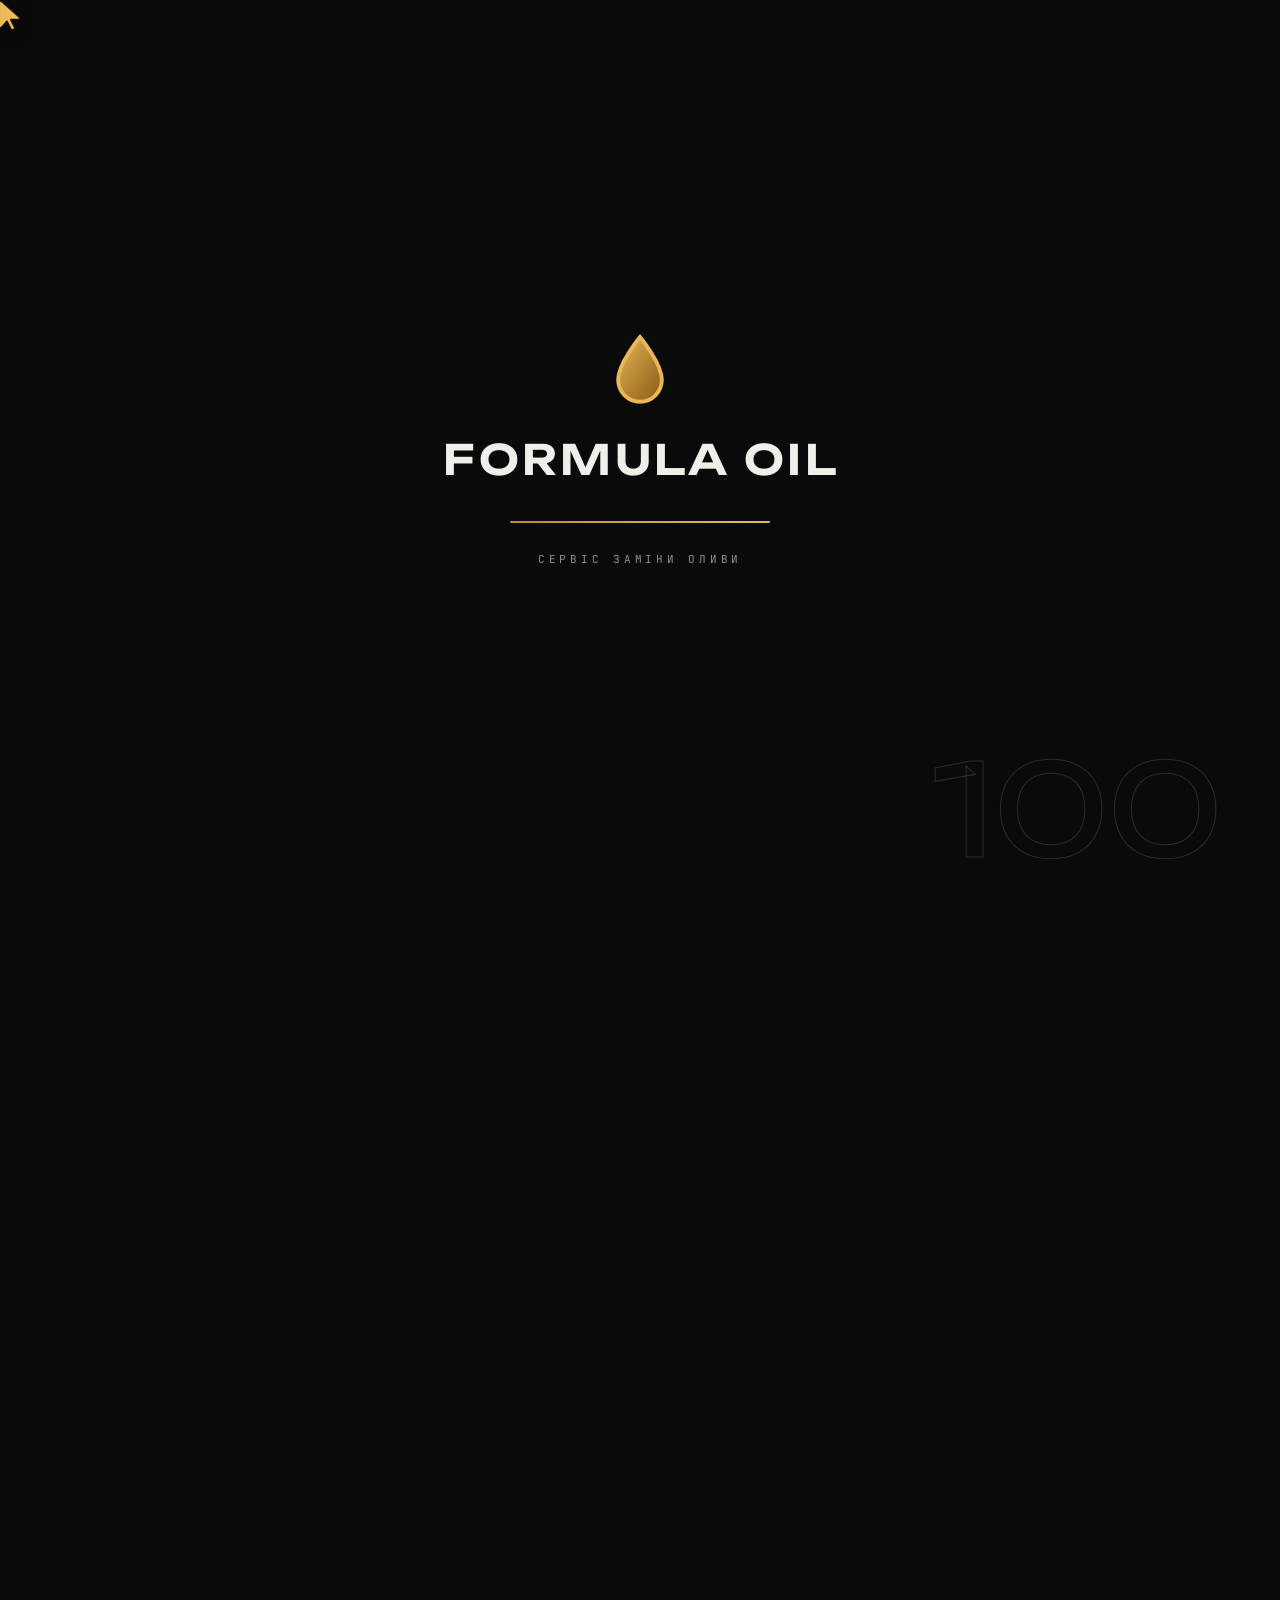
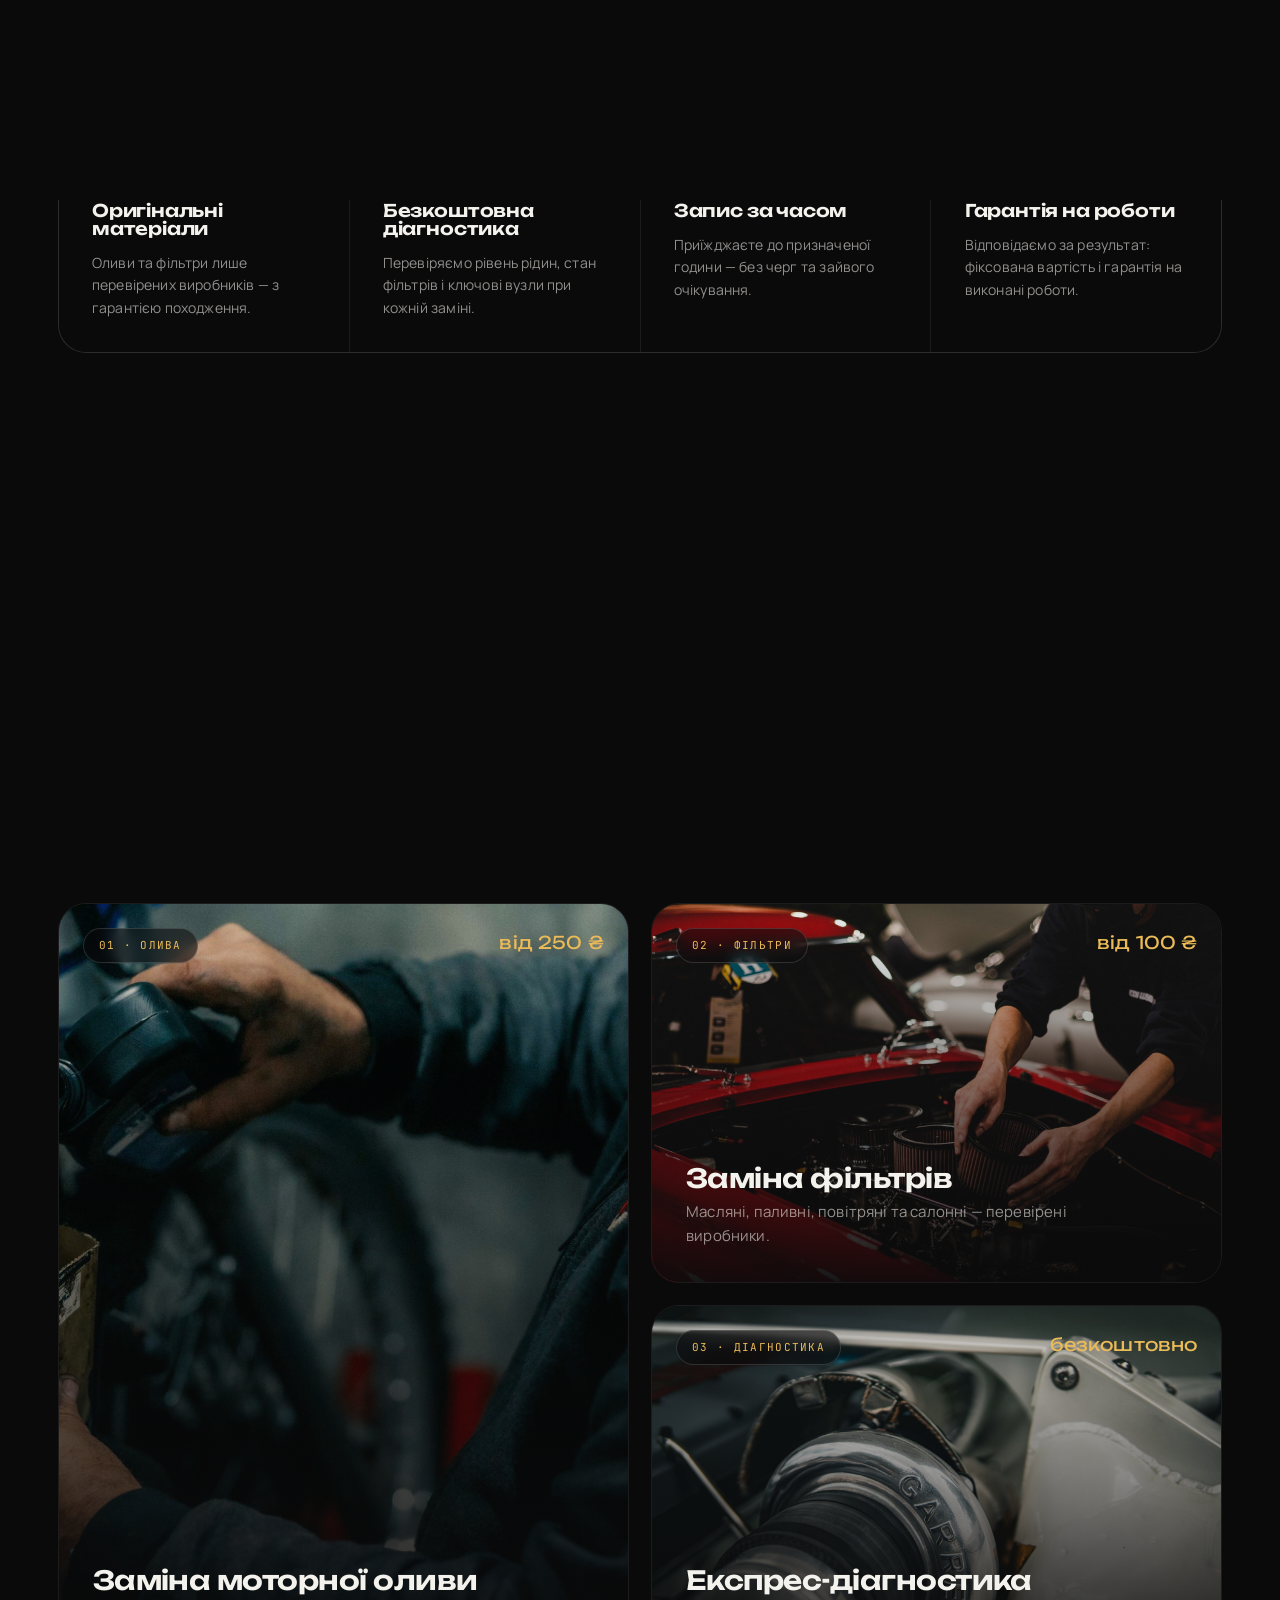
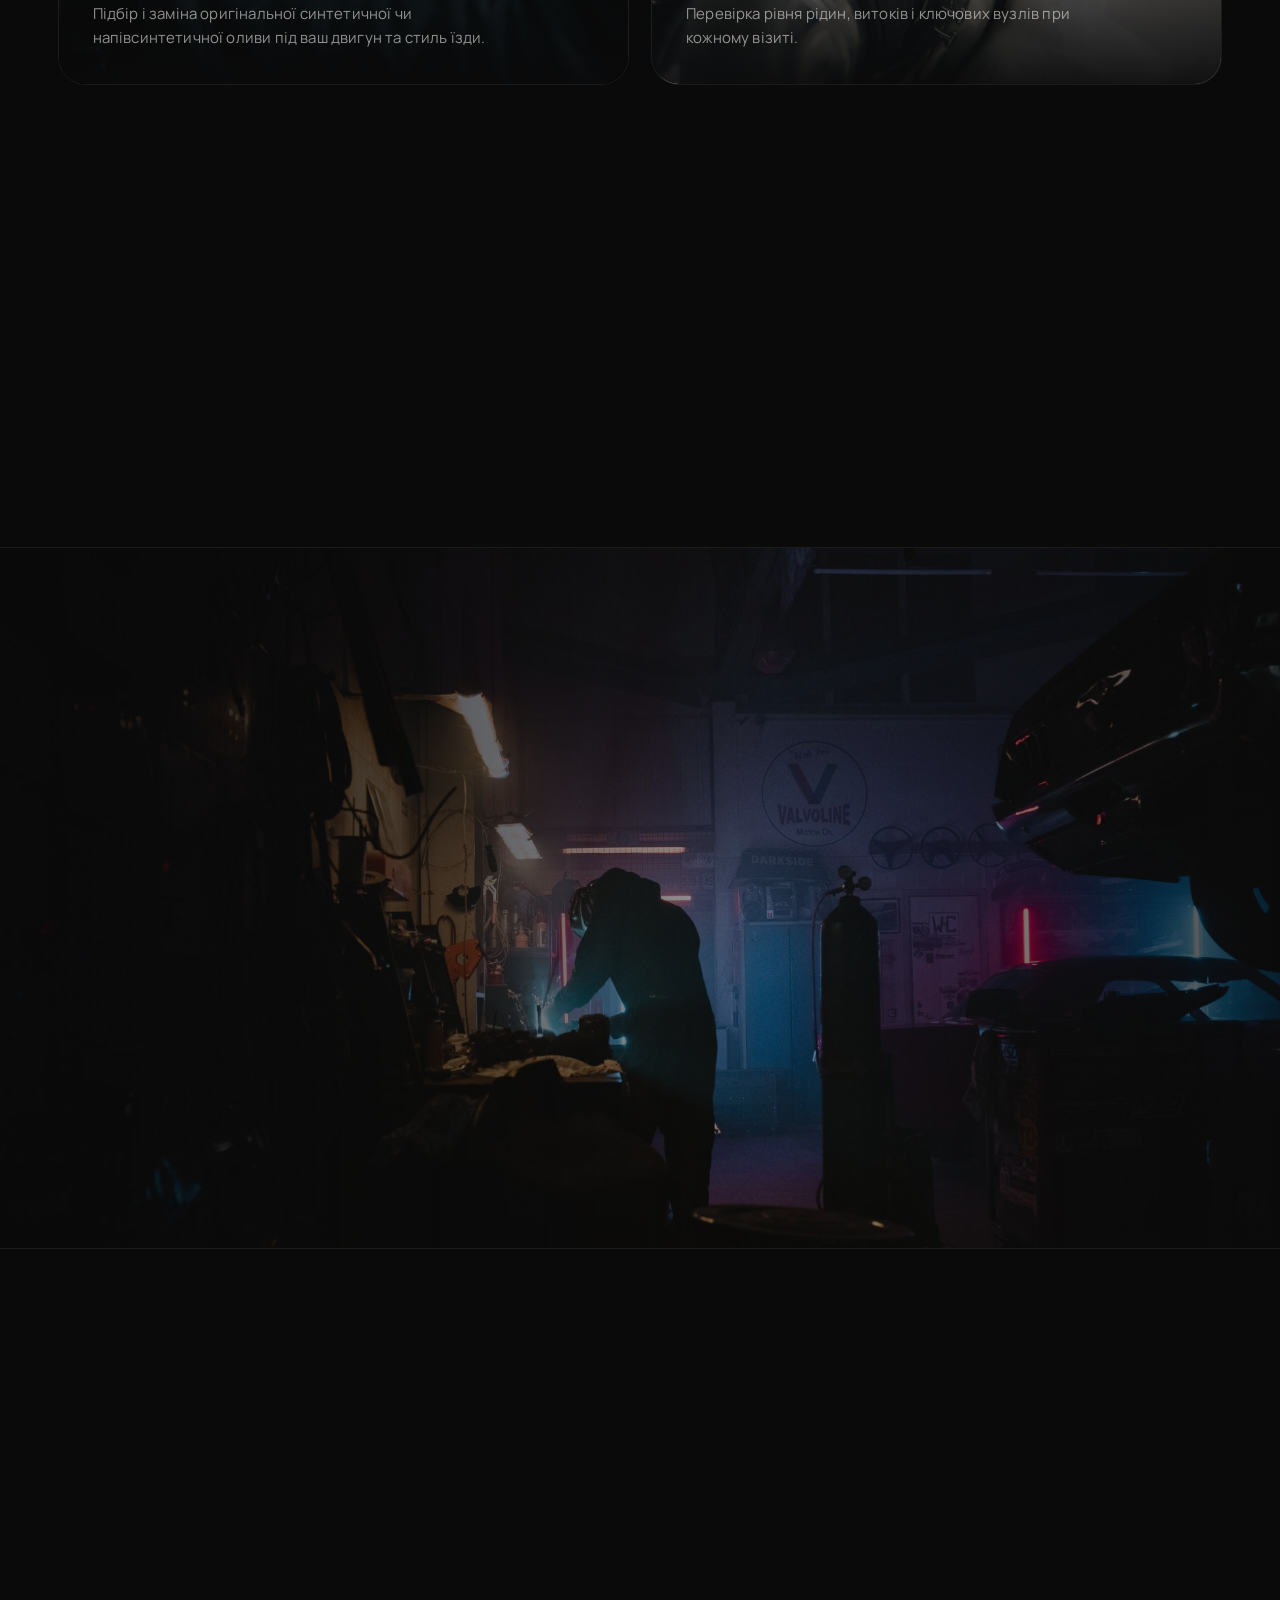
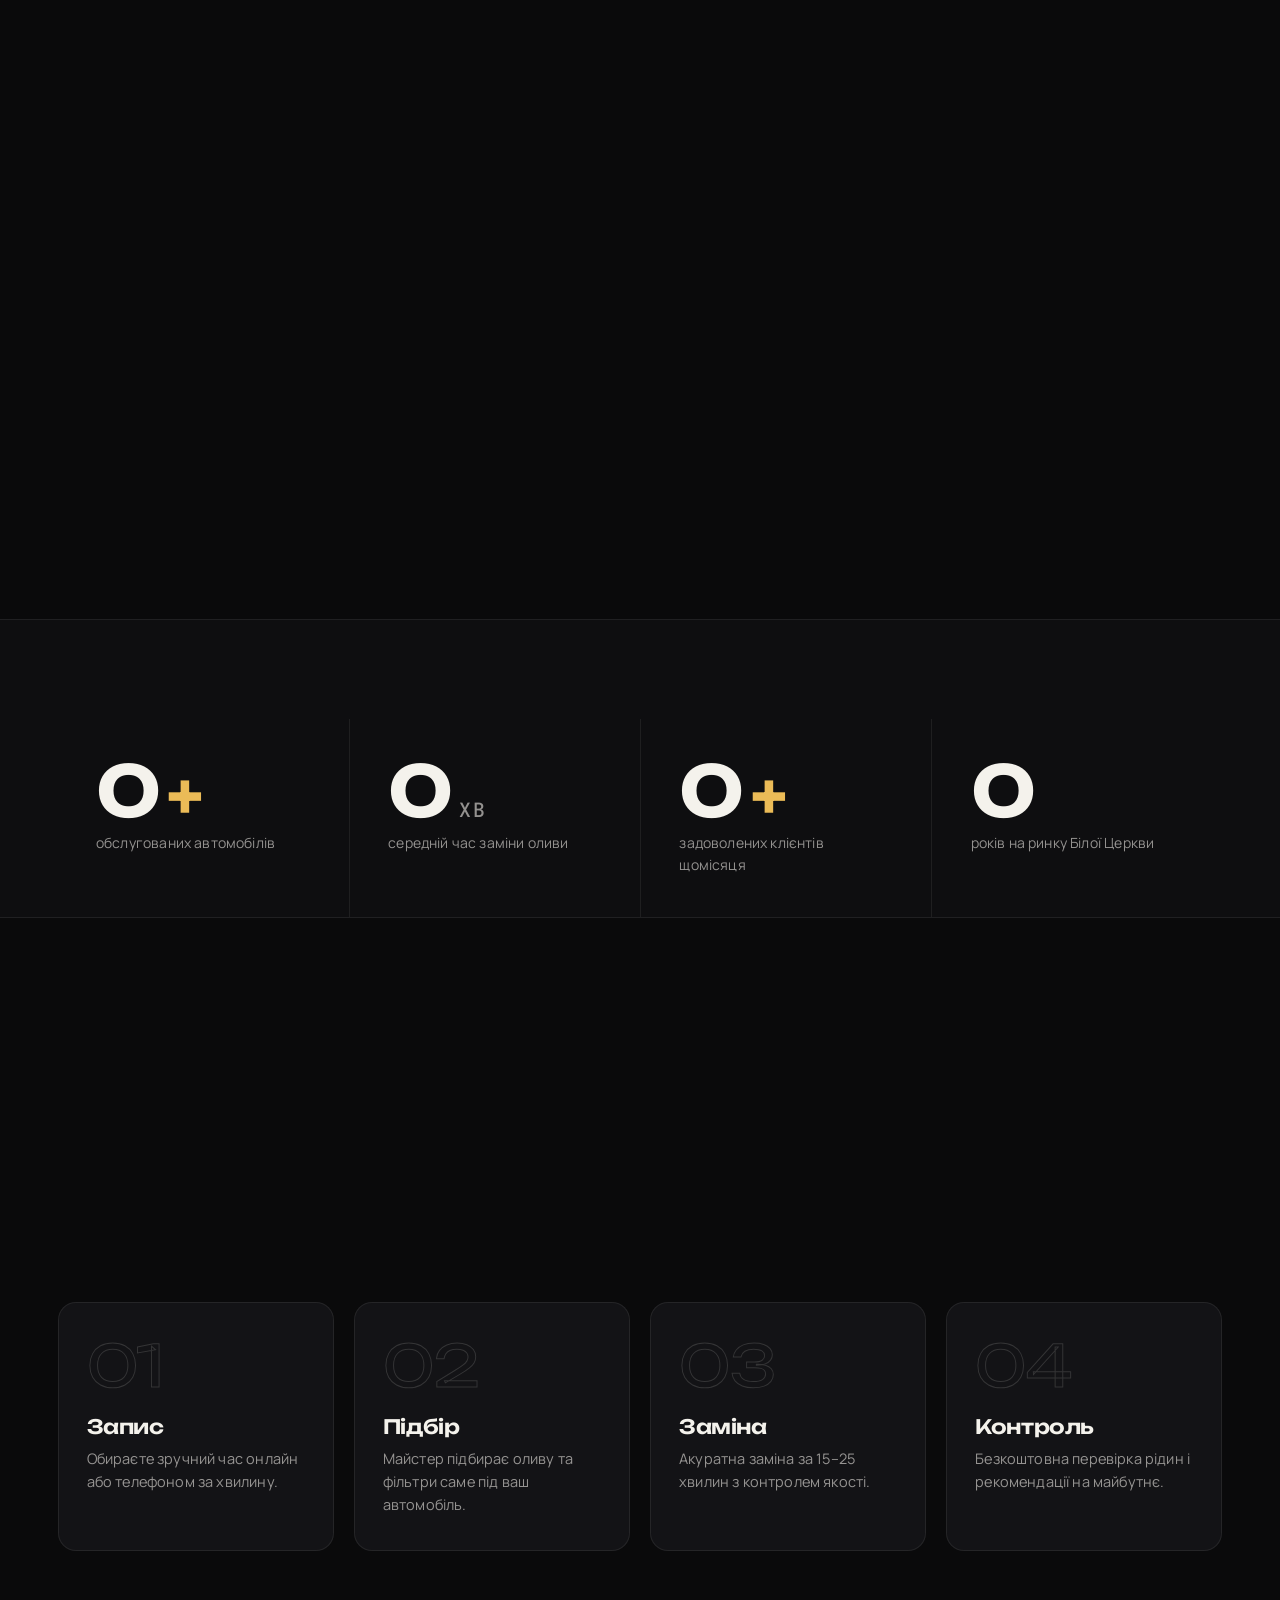
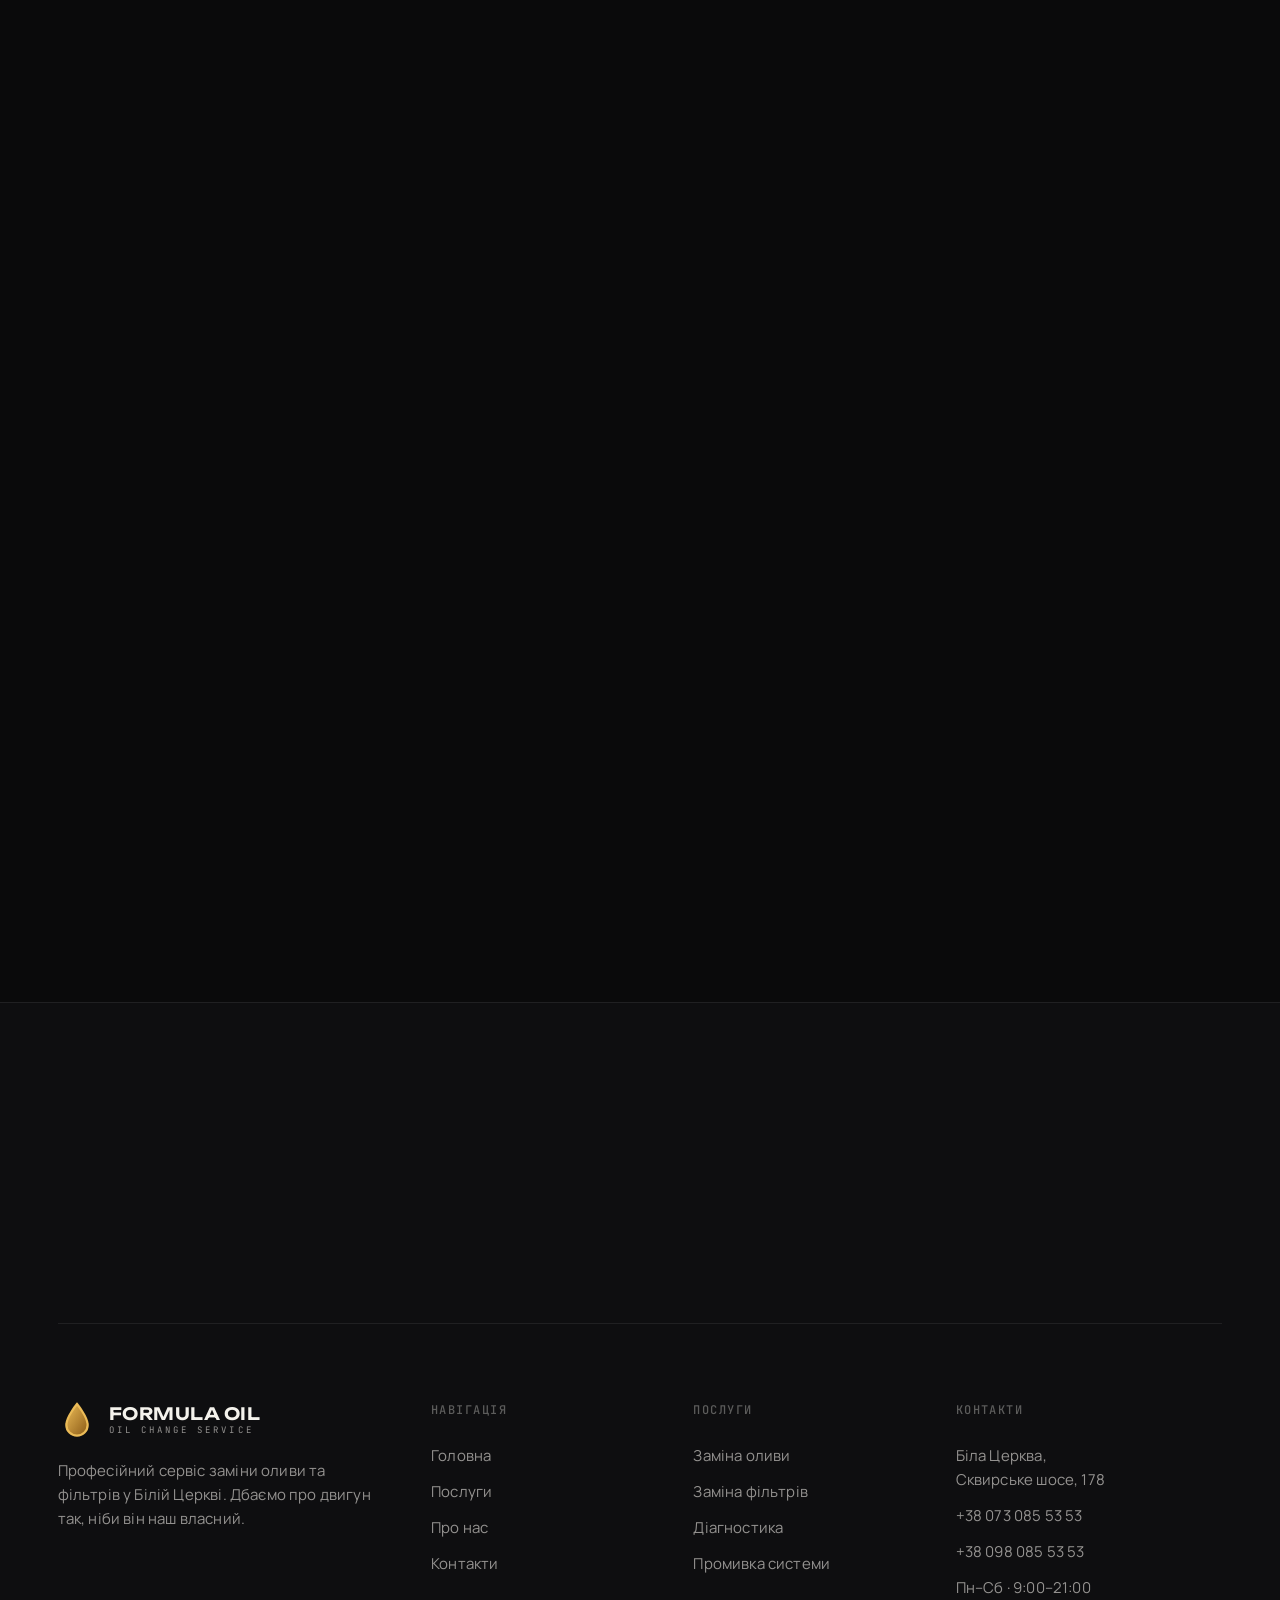
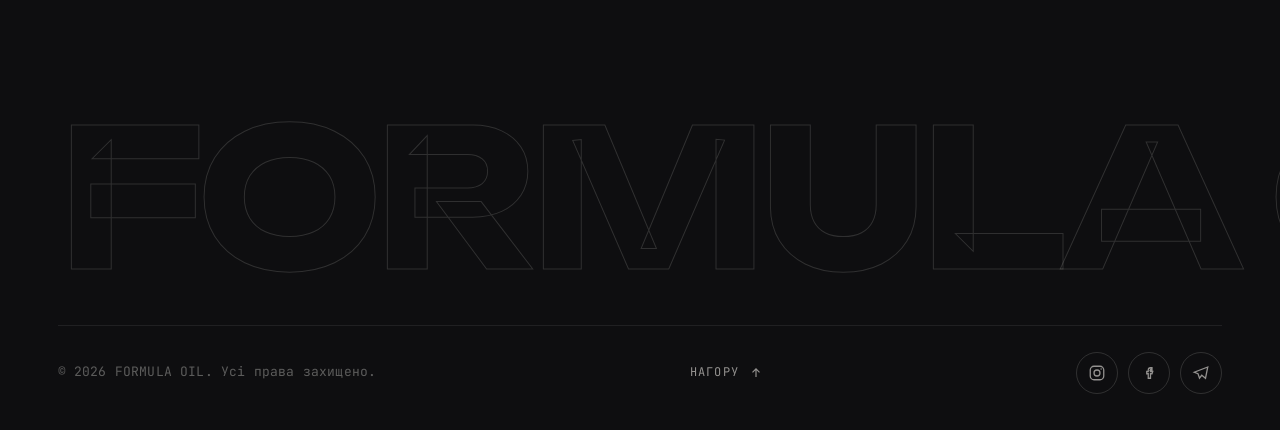
==== index.html @ d1374e4c "Replace hero kicker with a clean phone line Removed "Сервісний центр · Est. 2013"; the hero top line" ====
<!DOCTYPE html>
<html lang="uk" class="no-js">
<head>
  <meta charset="UTF-8" />
  <meta name="viewport" content="width=device-width, initial-scale=1.0" />
  <title>FORMULA OIL — Професійна заміна оливи та фільтрів · Біла Церква</title>
  <meta name="description" content="Сервісний центр FORMULA OIL: швидка та професійна заміна моторної оливи, масляних, паливних і повітряних фільтрів. Запис без черг. Біла Церква, Сквирське шосе 178." />
  <meta name="theme-color" content="#0A0A0B" />
  <link rel="preconnect" href="https://fonts.googleapis.com" />
  <link rel="preconnect" href="https://fonts.gstatic.com" crossorigin />
  <link href="https://fonts.googleapis.com/css2?family=Unbounded:wght@400;500;600;700;800&family=Manrope:wght@400;500;600;700;800&family=JetBrains+Mono:wght@400;500&display=swap" rel="stylesheet" />
  <link rel="stylesheet" href="assets/css/style.css" />
</head>
<body>

  <svg width="0" height="0" style="position:absolute" aria-hidden="true">
    <defs><linearGradient id="oilgrad" x1="0" y1="0" x2="1" y2="1"><stop offset="0" stop-color="#EBBB57" /><stop offset="1" stop-color="#8A5A16" /></linearGradient></defs>
  </svg>

  <div class="bg-fx" aria-hidden="true"><span class="glow glow--1"></span><span class="glow glow--2"></span><span class="grain"></span></div>

  <!-- PRELOADER -->
  <div class="preloader" role="status" aria-label="Завантаження">
    <div class="preloader__count">0</div>
    <div class="preloader__logo">
      <svg class="preloader__mark" viewBox="0 0 100 100" aria-hidden="true">
        <path class="drop-fill" d="M50 8 C50 8 22 42 22 63 a28 28 0 0 0 56 0 C78 42 50 8 50 8 Z" />
        <path class="drop" d="M50 8 C50 8 22 42 22 63 a28 28 0 0 0 56 0 C78 42 50 8 50 8 Z" />
      </svg>
      <div class="preloader__word" aria-label="FORMULA OIL"><span>F</span><span>O</span><span>R</span><span>M</span><span>U</span><span>L</span><span>A</span><span>&nbsp;</span><span>O</span><span>I</span><span>L</span></div>
    </div>
    <div class="preloader__bar"><i></i></div>
    <div class="preloader__sub" style="opacity:0">Сервіс заміни оливи</div>
  </div>

  <!-- TRANSITION -->
  <div class="transition" aria-hidden="true">
    <svg class="transition__mark" viewBox="0 0 100 100"><path class="drop-fill" d="M50 8 C50 8 22 42 22 63 a28 28 0 0 0 56 0 C78 42 50 8 50 8 Z" /><path class="drop" d="M50 8 C50 8 22 42 22 63 a28 28 0 0 0 56 0 C78 42 50 8 50 8 Z" /></svg>
  </div>

  <!-- HEADER -->
  <header class="header">
    <div class="container container--wide">
      <a class="logo" href="index.html" aria-label="FORMULA OIL — головна">
        <svg class="logo__mark" viewBox="0 0 100 100" aria-hidden="true"><path class="drop-fill" d="M50 8 C50 8 22 42 22 63 a28 28 0 0 0 56 0 C78 42 50 8 50 8 Z" /><path class="drop" d="M50 8 C50 8 22 42 22 63 a28 28 0 0 0 56 0 C78 42 50 8 50 8 Z" /></svg>
        <span class="logo__word"><b>FORMULA OIL</b><span>Oil change service</span></span>
      </a>
      <nav class="nav" aria-label="Головне меню">
        <a class="nav__link" href="index.html"><span>Головна</span></a>
        <a class="nav__link" href="services.html"><span>Послуги</span></a>
        <a class="nav__link" href="about.html"><span>Про нас</span></a>
        <a class="nav__link" href="contacts.html"><span>Контакти</span></a>
      </nav>
      <div class="header__actions">
        <a class="header__phone" href="tel:+380730855353" aria-label="Зателефонувати"><svg viewBox="0 0 24 24" fill="currentColor"><path d="M6.6 10.8a15.5 15.5 0 0 0 6.6 6.6l2.2-2.2c.3-.28.7-.37 1.02-.24 1.12.37 2.33.57 3.58.57.55 0 1 .45 1 1V20c0 .55-.45 1-1 1C10.4 21 3 13.6 3 4.5 3 3.95 3.45 3.5 4 3.5H7.5c.55 0 1 .45 1 1 0 1.25.2 2.46.57 3.58.13.32.04.72-.24 1L6.6 10.8z"/></svg><span>+38 073 085 53 53</span></a>
        <div class="header__socials">
          <a href="https://instagram.com/" target="_blank" rel="noopener" aria-label="Instagram"><svg viewBox="0 0 24 24" fill="currentColor"><path d="M12 2.2c3.2 0 3.58.01 4.85.07 1.17.05 1.8.25 2.23.42.56.22.96.48 1.38.9.42.42.68.82.9 1.38.17.43.37 1.06.42 2.23.06 1.27.07 1.65.07 4.85s-.01 3.58-.07 4.85c-.05 1.17-.25 1.8-.42 2.23-.22.56-.48.96-.9 1.38-.42.42-.82.68-1.38.9-.43.17-1.06.37-2.23.42-1.27.06-1.65.07-4.85.07s-3.58-.01-4.85-.07c-1.17-.05-1.8-.25-2.23-.42a3.7 3.7 0 0 1-1.38-.9 3.7 3.7 0 0 1-.9-1.38c-.17-.43-.37-1.06-.42-2.23C2.2 15.58 2.2 15.2 2.2 12s.01-3.58.07-4.85c.05-1.17.25-1.8.42-2.23.22-.56.48-.96.9-1.38.42-.42.82-.68 1.38-.9.43-.17 1.06-.37 2.23-.42C8.42 2.2 8.8 2.2 12 2.2zm0 1.8c-3.15 0-3.5.01-4.75.07-.9.04-1.4.2-1.72.32-.43.17-.74.37-1.06.7-.32.32-.52.63-.7 1.06-.12.32-.28.82-.32 1.72C3.98 8.5 3.98 8.85 3.98 12s0 3.5.07 4.75c.04.9.2 1.4.32 1.72.17.43.37.74.7 1.06.32.32.63.52 1.06.7.32.12.82.28 1.72.32 1.25.06 1.6.07 4.75.07s3.5-.01 4.75-.07c.9-.04 1.4-.2 1.72-.32.43-.17.74-.37 1.06-.7.32-.32.52-.63.7-1.06.12-.32.28-.82.32-1.72.06-1.25.07-1.6.07-4.75s0-3.5-.07-4.75c-.04-.9-.2-1.4-.32-1.72a2.9 2.9 0 0 0-.7-1.06 2.9 2.9 0 0 0-1.06-.7c-.32-.12-.82-.28-1.72-.32C15.5 4.01 15.15 4 12 4zm0 3.06A4.94 4.94 0 1 1 7.06 12 4.94 4.94 0 0 1 12 7.06zm0 1.8A3.14 3.14 0 1 0 15.14 12 3.14 3.14 0 0 0 12 8.86zm5.15-.63a1.15 1.15 0 1 1-1.15-1.15 1.15 1.15 0 0 1 1.15 1.15z"/></svg></a>
          <a href="https://t.me/" target="_blank" rel="noopener" aria-label="Telegram"><svg viewBox="0 0 24 24" fill="currentColor"><path d="M21.94 4.3L2.9 11.64c-1.05.42-1.04 1.02-.19 1.28l4.88 1.52 1.9 5.82c.23.63.4.87.85.87.35 0 .5-.16.7-.35l2.34-2.28 4.87 3.6c.9.5 1.54.24 1.76-.83l3.18-14.98c.33-1.3-.5-1.9-1.36-1.5z"/></svg></a>
          <a href="https://facebook.com/" target="_blank" rel="noopener" aria-label="Facebook"><svg viewBox="0 0 24 24" fill="currentColor"><path d="M22 12a10 10 0 1 0-11.56 9.88v-6.99H7.9V12h2.54V9.8c0-2.5 1.5-3.9 3.78-3.9 1.1 0 2.24.2 2.24.2v2.46h-1.26c-1.24 0-1.63.77-1.63 1.56V12h2.78l-.44 2.89h-2.34v6.99A10 10 0 0 0 22 12z"/></svg></a>
        </div>
        <span class="header__sep" aria-hidden="true"></span>
        <a class="btn btn--primary" href="contacts.html#zapys"><span class="hide-sm">Записатися</span>
          <svg class="btn__ico" viewBox="0 0 24 24" fill="none" stroke="currentColor" stroke-width="2"><path d="M5 12h14M13 6l6 6-6 6"/></svg></a>
        <button class="burger" aria-label="Меню"><span></span><span></span></button>
      </div>
    </div>
  </header>

  <!-- MOBILE MENU -->
  <div class="mobile-menu">
    <nav class="mobile-menu__nav">
      <a href="index.html">Головна <i>01</i></a>
      <a href="services.html">Послуги <i>02</i></a>
      <a href="about.html">Про нас <i>03</i></a>
      <a href="contacts.html">Контакти <i>04</i></a>
    </nav>
    <div class="mobile-menu__foot">
      <span>Біла Церква · Сквирське шосе, 178</span><span>Пн–Сб · 9:00–21:00</span><a href="tel:+380730855353">+38 073 085 53 53</a>
    </div>
  </div>

  <a class="mobile-cta" href="contacts.html#zapys" aria-label="Записатися на заміну">Записатися
    <svg viewBox="0 0 24 24" fill="none" stroke="currentColor" stroke-width="2"><path d="M5 12h14M13 6l6 6-6 6"/></svg></a>

  <main>
    <!-- HERO -->
    <section class="hero">
      <div class="hero__media"><img src="assets/img/gallery/engine-2.jpg" alt="Макрозйомка двигуна автомобіля" fetchpriority="high" /></div>
      <div class="container container--wide">
        <div class="hero__grid">
          <div class="hero__main">
            <div class="hero__phones" data-hero>
              <span class="hero__phones-status"><i></i>Відчинено</span>
              <a href="tel:+380730855353"><svg viewBox="0 0 24 24" fill="currentColor" aria-hidden="true"><path d="M6.6 10.8a15.5 15.5 0 0 0 6.6 6.6l2.2-2.2c.3-.28.7-.37 1.02-.24 1.12.37 2.33.57 3.58.57.55 0 1 .45 1 1V20c0 .55-.45 1-1 1C10.4 21 3 13.6 3 4.5 3 3.95 3.45 3.5 4 3.5H7.5c.55 0 1 .45 1 1 0 1.25.2 2.46.57 3.58.13.32.04.72-.24 1L6.6 10.8z"/></svg>+38 073 085 53 53</a>
              <a href="tel:+380980855353">+38 098 085 53 53</a>
            </div>
            <h1 class="hero__title">
              <span class="line"><span>Заміна оливи</span></span>
              <span class="line"><span>для тих, хто</span></span>
              <span class="line"><span><em>чує</em> свій <span class="outline">мотор</span></span></span>
            </h1>
            <div class="hero__bottom">
              <div class="hero__lead-wrap">
                <p class="lead" data-hero>Швидка та професійна заміна моторної оливи, масляних, паливних і повітряних фільтрів. Запис за часом — без черг та зайвого очікування.</p>
              </div>
              <div class="hero__stats" data-hero>
                <div class="stat"><b><span data-count="12">0</span><span class="plus">+</span></b><span>років досвіду</span></div>
                <div class="stat"><b><span data-count="20">0</span><span class="unit">хв</span></b><span>середня заміна</span></div>
                <div class="stat"><b><span data-count="6000">0</span><span class="plus">+</span></b><span>обслугованих авто</span></div>
              </div>
            </div>
          </div>
          <div class="hero__side" aria-hidden="true">Formula Oil — Біла Церква</div>
        </div>
      </div>
    </section>

    <!-- MARQUEE -->
    <div class="marquee" aria-hidden="true">
      <div class="marquee__track" data-speed="34">
        <span>Синтетика</span><span class="outline">Заміна оливи</span><span>Масляний фільтр</span><span class="outline">Повітряний фільтр</span><span>Паливний фільтр</span><span class="outline">Діагностика</span>
        <span>Синтетика</span><span class="outline">Заміна оливи</span><span>Масляний фільтр</span><span class="outline">Повітряний фільтр</span><span>Паливний фільтр</span><span class="outline">Діагностика</span>
      </div>
    </div>

    <!-- APPROACH / MANIFEST -->
    <section class="section section--tight" id="approach">
      <div class="container container--wide">
        <div class="approach">
          <div class="approach__lead">
            <span class="kicker" data-reveal>Наш підхід</span>
            <h2 class="h-xl" data-reveal>Ми не просто зливаємо стару оливу — ми <em class="hl">продовжуємо життя</em> вашого двигуна.</h2>
          </div>
          <div class="approach__note" data-reveal data-delay="0.1">
            <p>FORMULA OIL — це сервіс, де кожна заміна проходить за чітким протоколом: підбір матеріалів під ваш двигун, контроль рівня рідин і безкоштовна діагностика ключових вузлів. Уважно, чесно та за розкладом.</p>
            <a class="link-arrow" href="about.html">Дізнатися більше про нас
              <svg viewBox="0 0 24 24" fill="none" stroke="currentColor" stroke-width="2"><path d="M5 12h14M13 6l6 6-6 6"/></svg></a>
          </div>
        </div>

        <div class="approach-grid" data-reveal-group>
          <article class="acard">
            <span class="acard__n">01</span>
            <span class="acard__ico"><svg viewBox="0 0 24 24" fill="none" stroke="currentColor" stroke-width="1.5"><path d="M12 2l2.4 5.4L20 8.3l-4 3.9.95 5.8L12 15.3 7.05 18l.95-5.8-4-3.9 5.6-.9L12 2z"/></svg></span>
            <h3>Оригінальні матеріали</h3>
            <p>Оливи та фільтри лише перевірених виробників — з гарантією походження.</p>
          </article>
          <article class="acard">
            <span class="acard__n">02</span>
            <span class="acard__ico"><svg viewBox="0 0 24 24" fill="none" stroke="currentColor" stroke-width="1.5"><circle cx="11" cy="11" r="7"/><path d="M21 21l-4.3-4.3"/></svg></span>
            <h3>Безкоштовна діагностика</h3>
            <p>Перевіряємо рівень рідин, стан фільтрів і ключові вузли при кожній заміні.</p>
          </article>
          <article class="acard">
            <span class="acard__n">03</span>
            <span class="acard__ico"><svg viewBox="0 0 24 24" fill="none" stroke="currentColor" stroke-width="1.5"><circle cx="12" cy="12" r="9"/><path d="M12 7v5l3 2"/></svg></span>
            <h3>Запис за часом</h3>
            <p>Приїжджаєте до призначеної години — без черг та зайвого очікування.</p>
          </article>
          <article class="acard">
            <span class="acard__n">04</span>
            <span class="acard__ico"><svg viewBox="0 0 24 24" fill="none" stroke="currentColor" stroke-width="1.5"><path d="M12 3l7 3v6c0 4.5-3 7.5-7 9-4-1.5-7-4.5-7-9V6l7-3z"/><path d="M9 12l2 2 4-4"/></svg></span>
            <h3>Гарантія на роботи</h3>
            <p>Відповідаємо за результат: фіксована вартість і гарантія на виконані роботи.</p>
          </article>
        </div>
      </div>
    </section>

    <!-- SERVICES PREVIEW -->
    <section class="section" id="services">
      <div class="container container--wide">
        <div class="section-head section-head--split">
          <div class="section-head__l">
            <span class="kicker" data-reveal>Наші послуги</span>
            <h2 class="h-xl" data-reveal data-delay="0.05">Повний догляд за системою мащення</h2>
          </div>
          <span class="sec-index" data-reveal><b>01</b> / 04 напрямки</span>
        </div>

        <div class="grid grid--2" data-reveal-group>
          <article class="svc svc--tall">
            <img src="assets/img/services/oil-2.jpg" alt="Заливання свіжої моторної оливи" />
            <span class="svc__tag">01 · Олива</span><span class="svc__price">від 250 ₴</span>
            <div class="svc__body"><h3>Заміна моторної оливи</h3><p>Підбір і заміна оригінальної синтетичної чи напівсинтетичної оливи під ваш двигун та стиль їзди.</p></div>
          </article>
          <div class="grid" style="gap:22px">
            <article class="svc">
              <img src="assets/img/services/filter-1.jpg" alt="Заміна фільтрів" />
              <span class="svc__tag">02 · Фільтри</span><span class="svc__price">від 100 ₴</span>
              <div class="svc__body"><h3>Заміна фільтрів</h3><p>Масляні, паливні, повітряні та салонні — перевірені виробники.</p></div>
            </article>
            <article class="svc">
              <img src="assets/img/gallery/engine-1.jpg" alt="Діагностика двигуна" />
              <span class="svc__tag">03 · Діагностика</span><span class="svc__price">безкоштовно</span>
              <div class="svc__body"><h3>Експрес-діагностика</h3><p>Перевірка рівня рідин, витоків і ключових вузлів при кожному візиті.</p></div>
            </article>
          </div>
        </div>
        <div style="margin-top:22px" data-reveal>
          <article class="svc" style="min-height:300px">
            <img src="assets/img/services/mechanic-3.jpg" alt="Комплексне обслуговування" />
            <span class="svc__tag">04 · Комплекс</span><span class="svc__price">від 590 ₴</span>
            <div class="svc__body" style="display:flex;justify-content:space-between;align-items:flex-end;flex-wrap:wrap;gap:20px">
              <div><h3>Промивка системи та комплексне ТО</h3><p>Промивка мащення, заміна технічних рідин і планове ТО «під ключ».</p></div>
              <a class="link-arrow" href="services.html">Усі послуги <svg viewBox="0 0 24 24" fill="none" stroke="currentColor" stroke-width="2"><path d="M5 12h14M13 6l6 6-6 6"/></svg></a>
            </div>
          </article>
        </div>
      </div>
    </section>

    <!-- SHOWCASE full-bleed -->
    <section class="showcase bleed">
      <img src="assets/img/wide/shop-1.jpg" alt="Атмосфера сервісного боксу" />
      <div class="container container--wide">
        <div class="showcase__inner">
          <span class="kicker" data-reveal>Атмосфера сервісу</span>
          <h2 class="h-xl" data-reveal data-delay="0.05">Місце, де техніка<br />зустрічає турботу</h2>
          <p class="lead" data-reveal data-delay="0.1">Обладнаний бокс, професійний інструмент і майстри, які люблять свою справу. Поки ми доглядаємо ваше авто — ви відпочиваєте за кавою.</p>
          <div data-reveal data-delay="0.15"><a class="btn btn--ghost btn--lg" href="about.html">Про сервіс</a></div>
        </div>
      </div>
    </section>

    <!-- WHY US -->
    <section class="section">
      <div class="container container--wide">
        <div class="split">
          <div class="split__body">
            <span class="kicker" data-reveal>Чому обирають нас</span>
            <h2 class="h-lg" data-reveal data-delay="0.05">Сервіс, у якому<br />відчувається турбота</h2>
            <div class="features">
              <div class="feature" data-reveal><span class="feature__n">01</span><div class="feature__c"><h4>Запис за часом</h4><p>Приїжджаєте до призначеної години — жодних черг та втраченого часу.</p></div></div>
              <div class="feature" data-reveal data-delay="0.05"><span class="feature__n">02</span><div class="feature__c"><h4>Оригінальні матеріали</h4><p>Працюємо лише з якісними оливами й фільтрами перевірених виробників.</p></div></div>
              <div class="feature" data-reveal data-delay="0.1"><span class="feature__n">03</span><div class="feature__c"><h4>Прозорі ціни</h4><p>Фіксована вартість робіт, яку ви бачите заздалегідь. Без прихованих доплат.</p></div></div>
              <div class="feature" data-reveal data-delay="0.15"><span class="feature__n">04</span><div class="feature__c"><h4>Комфортна зона очікування</h4><p>Затишний простір і кава, поки ми доглядаємо ваше авто.</p></div></div>
            </div>
          </div>
          <div class="split__media" data-reveal="scale">
            <img src="assets/img/services/dip-1.jpg" alt="Перевірка рівня оливи по щупу" />
            <div class="split__badge"><b><span data-count="100">0</span><span class="unit" style="font-size:0.5em;color:var(--accent-2)">%</span></b><span>клієнтів повертаються<br />на планове ТО</span></div>
          </div>
        </div>
      </div>
    </section>

    <!-- STAT STRIP full-bleed -->
    <div class="bleed" style="border-block:1px solid var(--line);background:var(--bg-2)">
      <div class="container container--wide">
        <div class="stat-strip__head">
          <div data-reveal><span class="kicker">Цифри, що говорять</span></div>
          <p class="text-muted" data-reveal style="font-size:14px;max-width:320px">Десятки років сумарного досвіду й тисячі авто, яким ми продовжили життя.</p>
        </div>
        <div class="stat-strip" data-reveal-group>
          <div class="cell"><b><span data-count="6000">0</span><span class="plus">+</span></b><span>обслугованих автомобілів</span></div>
          <div class="cell"><b><span data-count="20">0</span><span class="unit">хв</span></b><span>середній час заміни оливи</span></div>
          <div class="cell"><b><span data-count="100">0</span><span class="plus">+</span></b><span>задоволених клієнтів щомісяця</span></div>
          <div class="cell"><b><span data-count="12">0</span></b><span>років на ринку Білої Церкви</span></div>
        </div>
      </div>
    </div>

    <!-- PROCESS -->
    <section class="section">
      <div class="container container--wide">
        <div class="section-head section-head--center" data-reveal>
          <span class="kicker kicker--center">Як це працює</span>
          <h2 class="h-xl">Чотири кроки до<br />здорового двигуна</h2>
        </div>
        <div class="steps" data-reveal-group>
          <div class="step"><div class="step__n">01</div><h4>Запис</h4><p>Обираєте зручний час онлайн або телефоном за хвилину.</p></div>
          <div class="step"><div class="step__n">02</div><h4>Підбір</h4><p>Майстер підбирає оливу та фільтри саме під ваш автомобіль.</p></div>
          <div class="step"><div class="step__n">03</div><h4>Заміна</h4><p>Акуратна заміна за 15–25 хвилин з контролем якості.</p></div>
          <div class="step"><div class="step__n">04</div><h4>Контроль</h4><p>Безкоштовна перевірка рідин і рекомендації на майбутнє.</p></div>
        </div>
      </div>
    </section>

    <!-- TESTIMONIALS -->
    <section class="section section--tight" style="background:var(--bg-2);border-block:1px solid var(--line)">
      <div class="container container--wide">
        <div class="section-head section-head--split">
          <div class="section-head__l"><span class="kicker" data-reveal>Відгуки клієнтів</span><h2 class="h-lg" data-reveal data-delay="0.05">Понад 100 задоволених<br />водіїв Білої Церкви</h2></div>
          <span class="sec-index" data-reveal>★ 4.9 / 5 · Google</span>
        </div>
      </div>
      <div class="reviews-marquee bleed" data-reveal>
        <div class="reviews-track" data-speed="90">
          <div class="quote"><span class="quote__mark">“</span><p>Записався ввечері, приїхав вранці — за 20 хвилин усе зробили. Показали стару оливу, пояснили стан фільтрів. Дуже професійно.</p><div class="quote__by"><span class="quote__ava"><img src="assets/img/faces/person-4.jpg" alt="" /></span><div><b>Олександр К.</b><span>Volkswagen Passat</span></div></div><span class="quote__stars">★★★★★</span></div>
          <div class="quote"><span class="quote__mark">“</span><p>Нарешті сервіс, де не треба сидіти в черзі пів дня. Все за часом, чисто, культурно. Кава поки чекаєш — приємна дрібниця.</p><div class="quote__by"><span class="quote__ava"><img src="assets/img/faces/person-2.jpg" alt="" /></span><div><b>Ірина М.</b><span>Toyota RAV4</span></div></div><span class="quote__stars">★★★★★</span></div>
          <div class="quote"><span class="quote__mark">“</span><p>Ціну назвали одразу й не змінили після роботи. Порадили, яку оливу краще лити наступного разу. Тепер обслуговуюсь тільки тут.</p><div class="quote__by"><span class="quote__ava"><img src="assets/img/faces/person-7.jpg" alt="" /></span><div><b>Дмитро П.</b><span>Skoda Octavia</span></div></div><span class="quote__stars">★★★★★</span></div>
          <div class="quote"><span class="quote__mark">“</span><p>Дуже уважні хлопці. Перевірили не лише оливу, а й усі рідини. Знайшли невеликий витік, про який я навіть не знала.</p><div class="quote__by"><span class="quote__ava"><img src="assets/img/faces/person-1.jpg" alt="" /></span><div><b>Наталія С.</b><span>Hyundai Tucson</span></div></div><span class="quote__stars">★★★★★</span></div>
          <div class="quote"><span class="quote__mark">“</span><p>Швидко, акуратно, без нав’язування зайвого. Саме те, що потрібно. Рекомендую всім знайомим.</p><div class="quote__by"><span class="quote__ava"><img src="assets/img/faces/person-9.jpg" alt="" /></span><div><b>Оксана В.</b><span>Renault Megane</span></div></div><span class="quote__stars">★★★★★</span></div>
          <div class="quote"><span class="quote__mark">“</span><p>Обслуговую тут два авто вже третій рік. Жодного разу не підвели. Завжди чесно й по совісті.</p><div class="quote__by"><span class="quote__ava"><img src="assets/img/faces/person-3.jpg" alt="" /></span><div><b>Юлія К.</b><span>Nissan Qashqai</span></div></div><span class="quote__stars">★★★★★</span></div>
          <div class="quote"><span class="quote__mark">“</span><p>Приємно, коли до твоєї машини ставляться дбайливо. Все пояснили простими словами, показали, що і навіщо.</p><div class="quote__by"><span class="quote__ava"><img src="assets/img/faces/person-11.jpg" alt="" /></span><div><b>Тетяна Л.</b><span>Mazda CX-5</span></div></div><span class="quote__stars">★★★★★</span></div>
          <div class="quote"><span class="quote__mark">“</span><p>Зручний онлайн-запис, нагадали про візит. Заміна зайняла менше пів години. Сервіс на рівні.</p><div class="quote__by"><span class="quote__ava"><img src="assets/img/faces/person-13.jpg" alt="" /></span><div><b>Марина Д.</b><span>Kia Sportage</span></div></div><span class="quote__stars">★★★★★</span></div>
          <div class="quote"><span class="quote__mark">“</span><p>Робили комплекс — олива і три фільтри. Ціна вийшла адекватна, а різницю в роботі двигуна було чути одразу.</p><div class="quote__by"><span class="quote__ava"><img src="assets/img/faces/person-12.jpg" alt="" /></span><div><b>Світлана Р.</b><span>Audi A4</span></div></div><span class="quote__stars">★★★★★</span></div>
          <div class="quote"><span class="quote__mark">“</span><p>Культура спілкування на висоті. Порадили інтервал заміни під мій стиль їзди. Дуже задоволена результатом.</p><div class="quote__by"><span class="quote__ava"><img src="assets/img/faces/person-5.jpg" alt="" /></span><div><b>Людмила Ф.</b><span>Ford Kuga</span></div></div><span class="quote__stars">★★★★★</span></div>
          <div class="quote" aria-hidden="true"><span class="quote__mark">“</span><p>Записався ввечері, приїхав вранці — за 20 хвилин усе зробили. Показали стару оливу, пояснили стан фільтрів. Дуже професійно.</p><div class="quote__by"><span class="quote__ava"><img src="assets/img/faces/person-4.jpg" alt="" /></span><div><b>Олександр К.</b><span>Volkswagen Passat</span></div></div><span class="quote__stars">★★★★★</span></div>
          <div class="quote" aria-hidden="true"><span class="quote__mark">“</span><p>Нарешті сервіс, де не треба сидіти в черзі пів дня. Все за часом, чисто, культурно. Кава поки чекаєш — приємна дрібниця.</p><div class="quote__by"><span class="quote__ava"><img src="assets/img/faces/person-2.jpg" alt="" /></span><div><b>Ірина М.</b><span>Toyota RAV4</span></div></div><span class="quote__stars">★★★★★</span></div>
          <div class="quote" aria-hidden="true"><span class="quote__mark">“</span><p>Ціну назвали одразу й не змінили після роботи. Порадили, яку оливу краще лити наступного разу. Тепер обслуговуюсь тільки тут.</p><div class="quote__by"><span class="quote__ava"><img src="assets/img/faces/person-7.jpg" alt="" /></span><div><b>Дмитро П.</b><span>Skoda Octavia</span></div></div><span class="quote__stars">★★★★★</span></div>
          <div class="quote" aria-hidden="true"><span class="quote__mark">“</span><p>Дуже уважні хлопці. Перевірили не лише оливу, а й усі рідини. Знайшли невеликий витік, про який я навіть не знала.</p><div class="quote__by"><span class="quote__ava"><img src="assets/img/faces/person-1.jpg" alt="" /></span><div><b>Наталія С.</b><span>Hyundai Tucson</span></div></div><span class="quote__stars">★★★★★</span></div>
          <div class="quote" aria-hidden="true"><span class="quote__mark">“</span><p>Швидко, акуратно, без нав’язування зайвого. Саме те, що потрібно. Рекомендую всім знайомим.</p><div class="quote__by"><span class="quote__ava"><img src="assets/img/faces/person-9.jpg" alt="" /></span><div><b>Оксана В.</b><span>Renault Megane</span></div></div><span class="quote__stars">★★★★★</span></div>
          <div class="quote" aria-hidden="true"><span class="quote__mark">“</span><p>Обслуговую тут два авто вже третій рік. Жодного разу не підвели. Завжди чесно й по совісті.</p><div class="quote__by"><span class="quote__ava"><img src="assets/img/faces/person-3.jpg" alt="" /></span><div><b>Юлія К.</b><span>Nissan Qashqai</span></div></div><span class="quote__stars">★★★★★</span></div>
          <div class="quote" aria-hidden="true"><span class="quote__mark">“</span><p>Приємно, коли до твоєї машини ставляться дбайливо. Все пояснили простими словами, показали, що і навіщо.</p><div class="quote__by"><span class="quote__ava"><img src="assets/img/faces/person-11.jpg" alt="" /></span><div><b>Тетяна Л.</b><span>Mazda CX-5</span></div></div><span class="quote__stars">★★★★★</span></div>
          <div class="quote" aria-hidden="true"><span class="quote__mark">“</span><p>Зручний онлайн-запис, нагадали про візит. Заміна зайняла менше пів години. Сервіс на рівні.</p><div class="quote__by"><span class="quote__ava"><img src="assets/img/faces/person-13.jpg" alt="" /></span><div><b>Марина Д.</b><span>Kia Sportage</span></div></div><span class="quote__stars">★★★★★</span></div>
          <div class="quote" aria-hidden="true"><span class="quote__mark">“</span><p>Робили комплекс — олива і три фільтри. Ціна вийшла адекватна, а різницю в роботі двигуна було чути одразу.</p><div class="quote__by"><span class="quote__ava"><img src="assets/img/faces/person-12.jpg" alt="" /></span><div><b>Світлана Р.</b><span>Audi A4</span></div></div><span class="quote__stars">★★★★★</span></div>
          <div class="quote" aria-hidden="true"><span class="quote__mark">“</span><p>Культура спілкування на висоті. Порадили інтервал заміни під мій стиль їзди. Дуже задоволена результатом.</p><div class="quote__by"><span class="quote__ava"><img src="assets/img/faces/person-5.jpg" alt="" /></span><div><b>Людмила Ф.</b><span>Ford Kuga</span></div></div><span class="quote__stars">★★★★★</span></div>
        </div>
      </div>
    </section>

    <!-- FAQ -->
    <section class="section">
      <div class="container container--wide">
        <div class="split" style="align-items:start">
          <div class="split__body">
            <span class="kicker" data-reveal>Питання та відповіді</span>
            <h2 class="h-xl" data-reveal data-delay="0.05">Коротко про<br />головне</h2>
            <p class="text-muted" data-reveal data-delay="0.1">Не знайшли відповідь? Зателефонуйте — підкажемо все за хвилину.</p>
            <div data-reveal data-delay="0.15"><a class="btn btn--ghost" href="tel:+380730855353">+38 073 085 53 53</a></div>
          </div>
          <div class="faq" data-reveal>
            <div class="faq__item"><button class="faq__q">Як часто потрібно міняти оливу?<span class="faq__ico"></span></button><div class="faq__a"><div class="faq__a-inner">Для більшості легкових авто — кожні 8 000–10 000 км або раз на рік. Точний інтервал залежить від двигуна, типу оливи та умов експлуатації. Підкажемо оптимальний саме для вас.</div></div></div>
            <div class="faq__item"><button class="faq__q">Скільки триває заміна?<span class="faq__ico"></span></button><div class="faq__a"><div class="faq__a-inner">Стандартна заміна оливи з фільтром — 15–25 хвилин. Комплексне ТО з кількома фільтрами — до години. Оскільки працюємо за записом, вам не доведеться чекати.</div></div></div>
            <div class="faq__item"><button class="faq__q">Чи можна приїхати зі своєю оливою?<span class="faq__ico"></span></button><div class="faq__a"><div class="faq__a-inner">Так, ми виконаємо заміну з вашими матеріалами. Але завжди перевіримо відповідність допускам виробника, щоб убезпечити двигун.</div></div></div>
            <div class="faq__item"><button class="faq__q">Потрібен запис чи можна без нього?<span class="faq__ico"></span></button><div class="faq__a"><div class="faq__a-inner">Ми радимо записатися — так ви приїдете до вільного майстра без черги. Але й без запису намагаємось прийняти якнайшвидше.</div></div></div>
            <div class="faq__item"><button class="faq__q">Чи є гарантія на роботи?<span class="faq__ico"></span></button><div class="faq__a"><div class="faq__a-inner">Так. Ми відповідаємо за якість виконаних робіт і використані матеріали, а після заміни проводимо безкоштовний контроль рівня та відсутності витоків.</div></div></div>
          </div>
        </div>
      </div>
    </section>

    <!-- CTA -->
    <section class="section section--tight">
      <div class="container container--wide">
        <div class="cta-band" data-reveal="scale">
          <img src="assets/img/services/oil-1.jpg" alt="Свіжа моторна олива" />
          <div class="cta-band__inner">
            <span class="kicker">Готові подбати про авто?</span>
            <h2 class="h-xl">Запишіться на заміну<br />оливи вже сьогодні</h2>
            <p class="lead">Оберіть зручний час — решту зробимо швидко, якісно та з турботою про ваш двигун.</p>
            <div class="hero__actions">
              <a class="btn btn--primary btn--lg" href="contacts.html#zapys">Записатися онлайн
                <svg class="btn__ico" viewBox="0 0 24 24" fill="none" stroke="currentColor" stroke-width="2"><path d="M5 12h14M13 6l6 6-6 6"/></svg></a>
              <a class="btn btn--ghost btn--lg" href="tel:+380730855353">Зателефонувати</a>
            </div>
          </div>
        </div>
      </div>
    </section>
  </main>

  <!-- FOOTER -->
  <footer class="footer">
    <div class="container container--wide">
      <div class="footer__cta">
        <h2 data-reveal>Час подбати<br />про ваш двигун.</h2>
        <a class="btn btn--primary btn--lg" href="contacts.html#zapys" data-reveal>Записатися на заміну
          <svg class="btn__ico" viewBox="0 0 24 24" fill="none" stroke="currentColor" stroke-width="2"><path d="M5 12h14M13 6l6 6-6 6"/></svg></a>
      </div>

      <div class="footer__top">
        <div class="footer__brand">
          <a class="logo" href="index.html"><svg class="logo__mark" viewBox="0 0 100 100" aria-hidden="true"><path class="drop-fill" d="M50 8 C50 8 22 42 22 63 a28 28 0 0 0 56 0 C78 42 50 8 50 8 Z" /><path class="drop" d="M50 8 C50 8 22 42 22 63 a28 28 0 0 0 56 0 C78 42 50 8 50 8 Z" /></svg><span class="logo__word"><b>FORMULA OIL</b><span>Oil change service</span></span></a>
          <p>Професійний сервіс заміни оливи та фільтрів у Білій Церкві. Дбаємо про двигун так, ніби він наш власний.</p>
        </div>
        <div class="footer__col"><h5>Навігація</h5><a href="index.html">Головна</a><a href="services.html">Послуги</a><a href="about.html">Про нас</a><a href="contacts.html">Контакти</a></div>
        <div class="footer__col"><h5>Послуги</h5><a href="services.html">Заміна оливи</a><a href="services.html">Заміна фільтрів</a><a href="services.html">Діагностика</a><a href="services.html">Промивка системи</a></div>
        <div class="footer__col"><h5>Контакти</h5><p>Біла Церква,<br />Сквирське шосе, 178</p><a href="tel:+380730855353">+38 073 085 53 53</a><a href="tel:+380980855353">+38 098 085 53 53</a><p>Пн–Сб · 9:00–21:00</p></div>
      </div>

      <div class="footer__word" aria-hidden="true">FORMULA OIL</div>

      <div class="footer__bottom">
        <p>© <span data-year>2026</span> FORMULA OIL. Усі права захищено.</p>
        <a class="to-top" href="#" data-totop>Нагору
          <svg viewBox="0 0 24 24" fill="none" stroke="currentColor" stroke-width="2" style="width:14px;height:14px"><path d="M12 19V5M6 11l6-6 6 6"/></svg></a>
        <div class="footer__socials">
          <a href="#" aria-label="Instagram"><svg viewBox="0 0 24 24" fill="none" stroke="currentColor" stroke-width="1.7"><rect x="3" y="3" width="18" height="18" rx="5"/><circle cx="12" cy="12" r="4"/><circle cx="17.5" cy="6.5" r="1" fill="currentColor" stroke="none"/></svg></a>
          <a href="#" aria-label="Facebook"><svg viewBox="0 0 24 24" fill="none" stroke="currentColor" stroke-width="1.7"><path d="M14 8h2V5h-2a3 3 0 0 0-3 3v2H9v3h2v6h3v-6h2l1-3h-3V8a1 1 0 0 1 1-1z"/></svg></a>
          <a href="#" aria-label="Telegram"><svg viewBox="0 0 24 24" fill="none" stroke="currentColor" stroke-width="1.7"><path d="M21 4 3 11l5 2 2 6 3-4 5 4z"/></svg></a>
        </div>
      </div>
    </div>
  </footer>

  <script src="assets/js/vendor/gsap.min.js"></script>
  <script src="assets/js/vendor/ScrollTrigger.min.js"></script>
  <script src="assets/js/vendor/ScrollToPlugin.min.js"></script>
  <script src="assets/js/vendor/lax.min.js"></script>
  <script src="assets/js/app.js"></script>
</body>
</html>
---- assets/css/style.css ----
/* =============================================================
   FORMULA OIL — Premium dark techno design system  v2
   Wider, bolder, more individual · pure HTML/CSS/JS + GSAP
   ============================================================= */

/* ---------- Design tokens ---------- */
:root {
  --bg:        #0A0A0B;
  --bg-2:      #0E0E10;
  --surface:   #131316;
  --surface-2: #191920;
  --line:      rgba(242, 240, 234, 0.08);
  --line-2:    rgba(242, 240, 234, 0.15);

  --text:      #F4F2EC;
  --muted:     rgba(244, 242, 236, 0.58);
  --faint:     rgba(244, 242, 236, 0.34);

  --accent:      #C8892A;
  --accent-2:    #EBBB57;
  --accent-deep: #8A5A16;
  --accent-glow: rgba(200, 137, 42, 0.32);

  --font-display: "Unbounded", "Manrope", system-ui, sans-serif;
  --font-body:    "Manrope", system-ui, -apple-system, sans-serif;
  --font-mono:    "JetBrains Mono", ui-monospace, monospace;

  --container: 1440px;
  --container-wide: 1760px;
  --gutter: clamp(22px, 4.5vw, 76px);
  --radius: 18px;
  --radius-lg: 28px;

  --ease: cubic-bezier(0.22, 1, 0.36, 1);
  --ease-out: cubic-bezier(0.16, 1, 0.3, 1);
  --ease-inout: cubic-bezier(0.76, 0, 0.24, 1);

  --header-h: 88px;
}

*, *::before, *::after { box-sizing: border-box; }

/* Force a PERMANENT scrollbar so locking scroll during the preloader never
   removes it — otherwise the page (and full-bleed hero image) shifts ~15px
   sideways when the lock releases = the "image jumps into place". */
html { -webkit-text-size-adjust: 100%; scroll-behavior: smooth; overflow-y: scroll; }
html.has-cursor, html.has-cursor * { cursor: none; }

body {
  margin: 0;
  font-family: var(--font-body);
  background: var(--bg);
  color: var(--text);
  font-size: 17px;
  line-height: 1.6;
  letter-spacing: 0.01em;
  -webkit-font-smoothing: antialiased;
  text-rendering: optimizeLegibility;
  overflow-x: hidden;
}
/* lock scroll WITHOUT touching overflow (that would drop the scrollbar and
   reflow the page). position:fixed pins the body; JS sets `top` to preserve the
   current scroll position; the permanent html scrollbar keeps width constant. */
body.is-locked { position: fixed; left: 0; right: 0; width: 100%; }

img { max-width: 100%; display: block; }
a { color: inherit; text-decoration: none; }
button { font-family: inherit; cursor: pointer; border: none; background: none; color: inherit; }

h1, h2, h3, h4 {
  font-family: var(--font-display);
  font-weight: 600;
  line-height: 1.02;
  letter-spacing: -0.02em;
  margin: 0;
}
p { margin: 0; }
::selection { background: var(--accent); color: #0A0A0B; }

/* ---------- Ambient background ---------- */
.bg-fx { position: fixed; inset: 0; z-index: 0; pointer-events: none; overflow: hidden; }
.bg-fx .glow { position: absolute; border-radius: 50%; filter: blur(130px); opacity: 0.5; }
.bg-fx .glow--1 { width: 48vw; height: 48vw; top: -14vw; right: -8vw; background: radial-gradient(circle, rgba(200,137,42,0.30), transparent 70%); }
.bg-fx .glow--2 { width: 42vw; height: 42vw; bottom: -16vw; left: -12vw; background: radial-gradient(circle, rgba(200,137,42,0.15), transparent 70%); }
.bg-fx .grain {
  position: absolute; inset: -200%;
  background-image: url("data:image/svg+xml,%3Csvg xmlns='http://www.w3.org/2000/svg' width='140' height='140'%3E%3Cfilter id='n'%3E%3CfeTurbulence type='fractalNoise' baseFrequency='0.9' numOctaves='2'/%3E%3C/filter%3E%3Crect width='100%25' height='100%25' filter='url(%23n)' opacity='0.35'/%3E%3C/svg%3E");
  opacity: 0.04; mix-blend-mode: overlay;
}

/* ---------- Custom cursor: a yellow OS-style arrow pointer ---------- */
.cur { position: fixed; top: 0; left: 0; z-index: 9999; pointer-events: none; will-change: transform; transition: opacity 0.25s var(--ease); }
.cur__arrow { position: absolute; left: -1px; top: -1px; width: 21px; height: 33px; filter: drop-shadow(0 2px 4px rgba(0,0,0,0.5)); transform-origin: 2px 2px; transition: transform 0.14s var(--ease); }
.cur.is-pointer .cur__arrow { transform: scale(1.18); }
.cur.is-down .cur__arrow { transform: scale(0.9); }
@media (hover: none), (pointer: coarse) { .cur { display: none; } html.has-cursor, html.has-cursor * { cursor: auto; } }

/* ---------- Layout ---------- */
.container { width: 100%; max-width: var(--container); margin: 0 auto; padding-inline: var(--gutter); position: relative; z-index: 1; }
.container--wide { max-width: var(--container-wide); }
.container--narrow { max-width: 1080px; }

.section { position: relative; padding-block: clamp(80px, 11vw, 176px); z-index: 1; }
.section--tight { padding-block: clamp(60px, 8vw, 116px); }

/* APPROACH / manifest section */
.approach { display: grid; grid-template-columns: 1.3fr 1fr; gap: clamp(30px, 5vw, 80px); align-items: start; }
.approach__lead { display: flex; flex-direction: column; gap: 24px; }
.approach__lead .h-xl { max-width: 16ch; }
.approach__note { display: flex; flex-direction: column; gap: 26px; padding-top: clamp(6px, 1vw, 14px); border-left: 1px solid var(--line); padding-left: clamp(24px, 3vw, 44px); }
.approach__note p { color: var(--muted); font-size: 16.5px; line-height: 1.72; }

.approach-grid { display: grid; grid-template-columns: repeat(4, 1fr); gap: 1px; margin-top: clamp(50px, 6vw, 92px); background: var(--line); border: 1px solid var(--line); border-radius: var(--radius-lg); overflow: hidden; }
.acard { background: var(--bg); padding: clamp(28px, 2.6vw, 42px); display: flex; flex-direction: column; gap: 14px; position: relative; transition: background 0.4s var(--ease); }
.acard::before { content: ""; position: absolute; top: 0; left: 0; right: 0; height: 2px; background: linear-gradient(90deg, var(--accent-2), var(--accent)); transform: scaleX(0); transform-origin: left; transition: transform 0.55s var(--ease); }
.acard:hover { background: var(--bg-2); }
.acard:hover::before { transform: scaleX(1); }
.acard__n { font-family: var(--font-mono); font-size: 12px; letter-spacing: 0.22em; color: var(--faint); }
.acard__ico { width: 40px; height: 40px; color: var(--accent-2); margin-top: 8px; }
.acard__ico svg { width: 100%; height: 100%; }
.acard h3 { font-size: 17.5px; font-weight: 600; letter-spacing: -0.01em; margin-top: 4px; }
.acard p { font-size: 14px; color: var(--muted); line-height: 1.6; }
@media (max-width: 900px) { .approach { grid-template-columns: 1fr; gap: 26px; } .approach__note { border-left: none; padding-left: 0; padding-top: 0; } .approach-grid { grid-template-columns: repeat(2, 1fr); } }
@media (max-width: 540px) { .approach-grid { grid-template-columns: 1fr; } }
main { position: relative; z-index: 1; }

.bleed { width: 100vw; position: relative; left: 50%; right: 50%; margin-left: -50vw; margin-right: -50vw; }

/* ---------- Kicker ---------- */
.kicker { display: inline-flex; align-items: center; gap: 12px; font-family: var(--font-mono); font-size: 12px; letter-spacing: 0.28em; text-transform: uppercase; color: var(--accent-2); font-weight: 500; }
.kicker::before { content: ""; width: 30px; height: 1px; background: linear-gradient(90deg, var(--accent), transparent); }
.kicker--center::after { content: ""; width: 30px; height: 1px; background: linear-gradient(90deg, transparent, var(--accent)); }
.kicker--plain::before { display: none; }

/* ---------- Headings ---------- */
.display { font-size: clamp(2.8rem, 8vw, 8.5rem); line-height: 0.94; letter-spacing: -0.035em; font-weight: 600; }
.h-xl { font-size: clamp(2.2rem, 5vw, 4.6rem); line-height: 0.98; }
.h-lg { font-size: clamp(1.8rem, 3.2vw, 3rem); }
.h-md { font-size: clamp(1.3rem, 2vw, 1.8rem); }

.lead { font-size: clamp(1.05rem, 1.5vw, 1.32rem); color: var(--muted); line-height: 1.6; max-width: 58ch; }
.text-accent { color: var(--accent-2); }
.text-muted { color: var(--muted); }
.mono { font-family: var(--font-mono); }
em.hl { font-style: normal; color: var(--accent-2); }

.section-head { display: flex; flex-direction: column; gap: 22px; max-width: 820px; margin-bottom: clamp(44px, 6vw, 84px); }
.section-head--center { align-items: center; text-align: center; margin-inline: auto; }
.section-head--split { max-width: none; flex-direction: row; justify-content: space-between; align-items: flex-end; gap: 40px; }
.section-head--split .section-head__l { max-width: 720px; display: flex; flex-direction: column; gap: 22px; }

/* index number tag for sections */
.sec-index { font-family: var(--font-mono); font-size: 13px; letter-spacing: 0.2em; color: var(--faint); }
.sec-index b { color: var(--accent-2); }

/* ---------- Buttons ---------- */
.btn {
  --pad-y: 16px; --pad-x: 32px;
  position: relative; display: inline-flex; align-items: center; justify-content: center; gap: 12px;
  padding: var(--pad-y) var(--pad-x); border-radius: 100px;
  font-family: var(--font-mono); font-size: 13px; letter-spacing: 0.12em; text-transform: uppercase; font-weight: 500;
  transition: transform 0.5s var(--ease), background 0.4s var(--ease), color 0.4s var(--ease), box-shadow 0.5s var(--ease), border-color 0.4s var(--ease);
  will-change: transform; overflow: hidden;
}
/* Primary CTA — rectangular gold-outline that fills gold on hover, with an
   inverting arrow coin. Deliberately different from the pill ghost buttons. */
.btn--primary { --pad-x: 22px; border-radius: 10px; background: rgba(235,187,87,0.05); color: var(--accent-2); border: 1.5px solid rgba(235,187,87,0.55); font-weight: 600; z-index: 0; }
.btn--primary::before { content: ""; position: absolute; inset: 0; z-index: -1; background: linear-gradient(135deg, #F6D482 0%, #EBBB57 50%, #D49B3B 100%); transform: scaleX(0); transform-origin: left; will-change: transform; transition: transform 0.5s cubic-bezier(0.7, 0, 0.2, 1); }
.btn--primary:hover { color: #1B1204; border-color: var(--accent); box-shadow: 0 16px 40px -14px rgba(211,155,59,0.5); }
.btn--primary:hover::before { transform: scaleX(1); }
.btn--primary > * { position: relative; z-index: 1; }
.btn--primary .btn__ico { width: 28px; height: 28px; padding: 7px; border-radius: 50%; background: var(--accent-2); color: #1B1204; box-sizing: border-box; transition: background 0.4s var(--ease), color 0.4s var(--ease), transform 0.5s var(--ease); }
.btn--primary:hover .btn__ico { background: #1B1204; color: var(--accent-2); transform: translateX(3px); }
.btn--ghost { border: 1px solid var(--line-2); color: var(--text); background: rgba(255,255,255,0.02); backdrop-filter: blur(6px); }
.btn--ghost:hover { border-color: var(--accent); color: var(--accent-2); }
.btn--lg { --pad-y: 19px; --pad-x: 40px; font-size: 14px; }
.btn__ico { width: 16px; height: 16px; transition: transform 0.5s var(--ease); }
.btn:hover .btn__ico { transform: translateX(4px); }

.link-arrow { display: inline-flex; align-items: center; gap: 10px; font-family: var(--font-mono); font-size: 13px; letter-spacing: 0.1em; text-transform: uppercase; color: var(--text); transition: gap 0.4s var(--ease), color 0.4s var(--ease); }
.link-arrow svg { width: 16px; height: 16px; color: var(--accent-2); transition: transform 0.4s var(--ease); }
.link-arrow:hover { gap: 16px; color: var(--accent-2); }

/* ============================================================
   HEADER — edge to edge, individual
   ============================================================ */
@keyframes pulse { 0%{box-shadow:0 0 0 0 rgba(87,199,122,0.5)} 70%{box-shadow:0 0 0 7px rgba(87,199,122,0)} 100%{box-shadow:0 0 0 0 rgba(87,199,122,0)} }

.header {
  position: fixed; top: 0; left: 0; right: 0; height: var(--header-h); z-index: 90;
  display: flex; align-items: center;
  transition: height 0.4s var(--ease), background 0.4s var(--ease), border-color 0.4s var(--ease);
  border-bottom: 1px solid transparent;
}
.header::before { content: ""; position: absolute; inset: 0; background: linear-gradient(180deg, rgba(8,8,10,0.9) 0%, rgba(8,8,10,0.55) 55%, rgba(8,8,10,0) 100%); backdrop-filter: blur(3px); -webkit-backdrop-filter: blur(3px); opacity: 0; transition: opacity 0.4s var(--ease); z-index: -1; }
.header.is-scrolled { height: 72px; border-bottom-color: var(--line); }
.header.is-scrolled::before { opacity: 1; }
.header .container--wide { display: flex; align-items: center; justify-content: space-between; width: 100%; }

.logo { display: inline-flex; align-items: center; gap: 13px; z-index: 2; }
.logo__mark { width: 38px; height: 38px; flex: none; transition: transform 0.6s var(--ease); }
.logo:hover .logo__mark { transform: rotate(-8deg) scale(1.05); }
.logo__mark .drop { fill: none; stroke: var(--accent-2); stroke-width: 6; }
.logo__mark .drop-fill { fill: url(#oilgrad); }
.logo__word { display: flex; flex-direction: column; line-height: 1; }
.logo__word b { font-family: var(--font-display); font-weight: 600; font-size: 17px; letter-spacing: 0.03em; }
.logo__word span { font-family: var(--font-mono); font-size: 9px; letter-spacing: 0.34em; color: var(--muted); text-transform: uppercase; margin-top: 4px; }

.nav { display: flex; align-items: center; gap: 4px; }
.nav__link { position: relative; padding: 10px 18px; font-size: 15px; color: var(--muted); transition: color 0.3s var(--ease); overflow: hidden; }
.nav__link span { position: relative; display: inline-block; transition: transform 0.4s var(--ease); }
.nav__link::after { content: ""; position: absolute; left: 18px; right: 18px; bottom: 6px; height: 1px; background: var(--accent); transform: scaleX(0); transform-origin: left; transition: transform 0.4s var(--ease); }
.nav__link:hover { color: var(--text); }
.nav__link:hover::after, .nav__link.is-active::after { transform: scaleX(1); }
.nav__link.is-active { color: var(--text); }

.header__actions { display: flex; align-items: center; gap: 14px; }
.header__phone { display: inline-flex; align-items: center; gap: 9px; font-family: var(--font-mono); font-size: 13px; letter-spacing: 0.01em; color: var(--text); white-space: nowrap; transition: color 0.3s var(--ease); }
.header__phone svg { width: 16px; height: 16px; color: var(--accent-2); flex: none; }
.header__phone:hover { color: var(--accent-2); }
@media (max-width: 1180px) { .header__phone { display: none; } }
.header__socials { display: flex; align-items: center; gap: 9px; }
.header__socials a { width: 40px; height: 40px; border-radius: 50%; display: inline-flex; align-items: center; justify-content: center; border: 1px solid var(--line-2); color: var(--muted); background: rgba(255,255,255,0.015); transition: color 0.3s var(--ease), border-color 0.3s var(--ease), background 0.3s var(--ease), transform 0.3s var(--ease); }
.header__socials a:hover { color: var(--accent-2); border-color: rgba(235,187,87,0.5); background: rgba(235,187,87,0.08); transform: translateY(-2px); }
.header__socials svg { width: 17px; height: 17px; }
.header__sep { width: 1px; height: 26px; background: var(--line-2); }
@media (max-width: 1080px) { .header__socials, .header__sep { display: none; } }

/* mobile floating CTA (hero buttons removed → CTA lives in header + here) */
.mobile-cta { display: none; }
@media (max-width: 900px) {
  .mobile-cta { display: inline-flex; align-items: center; gap: 10px; position: fixed; right: 16px; bottom: 16px; z-index: 70; padding: 15px 22px; border-radius: 100px; background: linear-gradient(135deg, #F6D482, #EBBB57 46%, #D49B3B); color: #1E1406; font-family: var(--font-mono); font-size: 12px; letter-spacing: 0.1em; text-transform: uppercase; font-weight: 600; box-shadow: 0 12px 30px -8px rgba(211,155,59,0.6), inset 0 1px 0 rgba(255,255,255,0.5); }
  .mobile-cta svg { width: 16px; height: 16px; }
}

.burger { display: none; width: 48px; height: 48px; border-radius: 50%; border: 1px solid var(--line-2); position: relative; z-index: 2; }
.burger span { position: absolute; left: 50%; top: 50%; width: 20px; height: 1.6px; border-radius: 2px; background: var(--text); transition: transform 0.4s var(--ease), opacity 0.3s var(--ease); }
.burger span:nth-child(1) { transform: translate(-50%, -50%) translateY(-4px); }
.burger span:nth-child(2) { transform: translate(-50%, -50%) translateY(4px); }
.burger.is-open span:nth-child(1) { transform: translate(-50%, -50%) rotate(45deg); }
.burger.is-open span:nth-child(2) { transform: translate(-50%, -50%) rotate(-45deg); }

/* mobile menu */
.mobile-menu { position: fixed; inset: 0; z-index: 80; background: var(--bg); padding: calc(var(--header-h) + 50px) var(--gutter) 40px; display: flex; flex-direction: column; justify-content: space-between; clip-path: inset(0 0 100% 0); transition: clip-path 0.7s var(--ease); pointer-events: none; }
.mobile-menu.is-open { clip-path: inset(0 0 0 0); pointer-events: auto; }
.mobile-menu__nav { display: flex; flex-direction: column; gap: 4px; }
.mobile-menu__nav a { font-family: var(--font-display); font-size: clamp(2rem, 9vw, 3.2rem); padding: 10px 0; border-bottom: 1px solid var(--line); color: var(--text); display: flex; justify-content: space-between; align-items: center; }
.mobile-menu__nav a i { font-family: var(--font-mono); font-size: 13px; color: var(--faint); font-style: normal; }
.mobile-menu__foot { display: flex; flex-direction: column; gap: 8px; color: var(--muted); font-family: var(--font-mono); font-size: 13px; }

/* ============================================================
   PRELOADER & TRANSITION
   ============================================================ */
.preloader { position: fixed; inset: 0; z-index: 100; background: var(--bg); display: flex; flex-direction: column; align-items: center; justify-content: center; gap: 28px; }
.preloader.is-hidden { display: none; }
.preloader__logo { display: flex; flex-direction: column; align-items: center; gap: 18px; }
.preloader__mark { width: 78px; height: 78px; }
.preloader__mark .drop { fill: none; stroke: var(--accent-2); stroke-width: 5; }
.preloader__mark .drop-fill { fill: url(#oilgrad); opacity: 0; }
.preloader__word { font-family: var(--font-display); font-weight: 600; font-size: clamp(1.7rem, 5vw, 2.6rem); letter-spacing: 0.02em; display: flex; gap: 0.06em; overflow: hidden; }
.preloader__word span { display: inline-block; }
.preloader__sub { font-family: var(--font-mono); font-size: 11px; letter-spacing: 0.34em; text-transform: uppercase; color: var(--muted); }
.preloader__bar { width: min(260px, 62vw); height: 2px; background: var(--line); border-radius: 2px; overflow: hidden; }
.preloader__bar i { display: block; height: 100%; width: 0%; background: linear-gradient(90deg, var(--accent), var(--accent-2)); box-shadow: 0 0 16px var(--accent-glow); }
.preloader__count { position: absolute; bottom: 40px; right: var(--gutter); font-family: var(--font-display); font-size: clamp(3rem, 12vw, 8rem); color: transparent; -webkit-text-stroke: 1px var(--line-2); line-height: 0.8; }

.transition { position: fixed; inset: 0; z-index: 99; background: var(--bg); display: flex; align-items: center; justify-content: center; transform: translateY(100%); pointer-events: none; }
.transition__mark { width: 64px; height: 64px; opacity: 0; }
.transition__mark .drop { fill: none; stroke: var(--accent-2); stroke-width: 5; }
.transition__mark .drop-fill { fill: url(#oilgrad); }

/* ============================================================
   HERO — editorial, asymmetric, individual
   ============================================================ */
.hero { position: relative; min-height: 100svh; display: flex; align-items: flex-end; padding-top: calc(var(--header-h) + 22px); padding-bottom: clamp(26px, 3.4vw, 48px); overflow: hidden; }
.hero__media { position: absolute; inset: 0; z-index: 0; }
.hero__media img { width: 100%; height: 100%; object-fit: cover; filter: saturate(0.92) contrast(1.06); }
.hero__media::after { content: ""; position: absolute; inset: 0; background: linear-gradient(180deg, rgba(8,8,10,0.5) 0%, rgba(8,8,10,0.16) 22%, rgba(8,8,10,0.4) 56%, rgba(8,8,10,0.9) 85%, var(--bg) 100%), linear-gradient(90deg, rgba(8,8,10,0.82) 0%, rgba(8,8,10,0.3) 46%, transparent 72%); }

.hero__grid { position: relative; z-index: 2; width: 100%; display: grid; grid-template-columns: 1fr auto; align-items: end; gap: 40px; }
.hero__side { writing-mode: vertical-rl; transform: rotate(180deg); font-family: var(--font-mono); font-size: 12px; letter-spacing: 0.28em; text-transform: uppercase; color: var(--muted); display: flex; align-items: center; gap: 18px; }
.hero__side::before { content: ""; height: 60px; width: 1px; background: linear-gradient(var(--accent), transparent); }

.hero__main { display: grid; gap: clamp(18px, 2.6vw, 30px); max-width: 1120px; }
.hero__title { font-size: clamp(2.4rem, 6vw, 6rem); line-height: 0.95; letter-spacing: -0.035em; text-shadow: 0 2px 40px rgba(0,0,0,0.5); }
.hero .lead { text-shadow: 0 1px 16px rgba(0,0,0,0.55); }
.hero .kicker { text-shadow: 0 1px 10px rgba(0,0,0,0.5); }
.hero__title .line { display: block; overflow: hidden; padding-bottom: 0.09em; margin-top: -0.02em; }
.hero__title .line > span { display: inline-block; }
.hero__title em { font-style: normal; color: var(--accent-2); }
.hero__title .outline { color: transparent; -webkit-text-stroke: 1.5px var(--text); }

/* hero phones — clean line right under the header (replaces the old kicker) */
.hero__phones { display: inline-flex; align-items: center; gap: 22px; flex-wrap: wrap; align-self: flex-start; }
.hero__phones-status { display: inline-flex; align-items: center; gap: 8px; font-family: var(--font-mono); font-size: 11.5px; letter-spacing: 0.1em; text-transform: uppercase; color: var(--accent-2); white-space: nowrap; }
.hero__phones-status i { width: 7px; height: 7px; border-radius: 50%; background: #57C77A; box-shadow: 0 0 0 0 rgba(87,199,122,0.6); animation: pulse 2s infinite; flex: none; }
.hero__phones a { display: inline-flex; align-items: center; gap: 9px; font-family: var(--font-mono); font-size: clamp(15px, 1.5vw, 18px); font-weight: 500; letter-spacing: 0.02em; color: var(--text); white-space: nowrap; text-shadow: 0 1px 12px rgba(0,0,0,0.55); transition: color 0.3s var(--ease); }
.hero__phones a svg { width: 16px; height: 16px; color: var(--accent-2); flex: none; }
.hero__phones a:hover { color: var(--accent-2); }
@media (max-width: 620px) { .hero__phones { gap: 8px 18px; } .hero__phones-status { width: 100%; } }

.hero__bottom { display: flex; flex-wrap: wrap; gap: 26px 56px; align-items: flex-end; justify-content: space-between; }
.hero__lead-wrap { max-width: 500px; display: flex; flex-direction: column; gap: 22px; }
.hero__actions { display: flex; flex-wrap: wrap; gap: 16px; align-items: center; }

.hero__stats { display: flex; gap: clamp(28px, 3vw, 52px); }
.stat { display: flex; flex-direction: column; gap: 10px; }
.stat b { font-family: var(--font-display); font-size: clamp(2.4rem, 4vw, 3.6rem); font-weight: 600; color: var(--text); line-height: 0.9; display: inline-flex; align-items: baseline; gap: 5px; }
.stat b .plus { color: var(--accent-2); font-size: 0.82em; }
.stat b .unit { color: var(--muted); font-family: var(--font-mono); font-size: 0.32em; letter-spacing: 0.08em; text-transform: uppercase; font-weight: 500; }
.stat > span { font-size: 13px; color: var(--muted); font-family: var(--font-mono); letter-spacing: 0.02em; max-width: 18ch; }

.hero__scroll { position: absolute; bottom: 30px; left: 50%; transform: translateX(-50%); z-index: 3; display: flex; flex-direction: column; align-items: center; gap: 10px; font-family: var(--font-mono); font-size: 10px; letter-spacing: 0.2em; text-transform: uppercase; color: var(--muted); }
.hero__scroll .dot { width: 22px; height: 36px; border: 1px solid var(--line-2); border-radius: 20px; position: relative; }
.hero__scroll .dot::after { content: ""; position: absolute; top: 6px; left: 50%; transform: translateX(-50%); width: 4px; height: 4px; border-radius: 50%; background: var(--accent-2); animation: scrolldot 1.8s var(--ease) infinite; }
@keyframes scrolldot { 0%{opacity:0;top:6px} 30%{opacity:1} 100%{opacity:0;top:22px} }

/* ============================================================
   MARQUEE
   ============================================================ */
.marquee { border-block: 1px solid var(--line); padding-block: 26px; overflow: hidden; background: linear-gradient(180deg, rgba(200,137,42,0.05), transparent); }
.marquee--plain { background: none; }
.marquee__track { display: flex; gap: 64px; width: max-content; will-change: transform; }
.marquee__track span { font-family: var(--font-display); font-size: clamp(1.3rem, 2.6vw, 2.3rem); letter-spacing: 0.01em; color: var(--faint); display: inline-flex; align-items: center; gap: 64px; text-transform: uppercase; }
.marquee__track span::after { content: "◆"; color: var(--accent); font-size: 0.55em; }
.marquee__track .outline { color: transparent; -webkit-text-stroke: 1px var(--faint); }

/* ============================================================
   GRIDS / CARDS
   ============================================================ */
.grid { display: grid; gap: 22px; }
.grid--3 { grid-template-columns: repeat(3, 1fr); }
.grid--2 { grid-template-columns: repeat(2, 1fr); }
.grid--4 { grid-template-columns: repeat(4, 1fr); }
.grid--asym { grid-template-columns: 1.4fr 1fr; }

.card { position: relative; padding: 36px 32px; border-radius: var(--radius); background: linear-gradient(180deg, rgba(255,255,255,0.035), rgba(255,255,255,0.008)); border: 1px solid var(--line); backdrop-filter: blur(8px); overflow: hidden; transition: transform 0.6s var(--ease), border-color 0.5s var(--ease); will-change: transform; }
.card::after { content: ""; position: absolute; inset: 0; background: radial-gradient(600px circle at var(--mx, 50%) var(--my, 0%), rgba(200,137,42,0.10), transparent 40%); opacity: 0; transition: opacity 0.5s var(--ease); pointer-events: none; }
.card:hover { transform: translateY(-6px); border-color: var(--line-2); }
.card:hover::after { opacity: 1; }
.card__num { font-family: var(--font-mono); font-size: 12px; letter-spacing: 0.2em; color: var(--accent-2); }
.card__ico { width: 54px; height: 54px; border-radius: 14px; display: grid; place-items: center; background: rgba(200,137,42,0.12); border: 1px solid rgba(200,137,42,0.22); color: var(--accent-2); margin-bottom: 24px; }
.card__ico svg { width: 26px; height: 26px; }
.card h3 { font-size: 1.4rem; margin-bottom: 12px; letter-spacing: -0.01em; }
.card p { color: var(--muted); font-size: 15.5px; line-height: 1.6; }
.card__foot { margin-top: 26px; display: flex; align-items: center; justify-content: space-between; }

/* service card w/ image */
.svc { position: relative; border-radius: var(--radius-lg); overflow: hidden; border: 1px solid var(--line); min-height: 380px; display: flex; align-items: flex-end; isolation: isolate; }
.svc img { position: absolute; inset: 0; width: 100%; height: 100%; object-fit: cover; z-index: -2; transition: transform 1.1s var(--ease); }
.svc::after { content: ""; position: absolute; inset: 0; z-index: -1; background: linear-gradient(180deg, rgba(10,10,11,0.05) 0%, rgba(10,10,11,0.5) 52%, rgba(10,10,11,0.95) 100%); }
.svc:hover img { transform: scale(1.06); }
.svc__body { padding: 34px; width: 100%; }
.svc__body h3 { font-size: 1.65rem; margin-bottom: 8px; }
.svc__body p { color: var(--muted); font-size: 15px; max-width: 44ch; }
.svc__tag { position: absolute; top: 24px; left: 24px; font-family: var(--font-mono); font-size: 11px; letter-spacing: 0.12em; text-transform: uppercase; padding: 8px 15px; border-radius: 100px; background: rgba(10,10,11,0.55); backdrop-filter: blur(8px); border: 1px solid var(--line-2); color: var(--accent-2); }
.svc__price { position: absolute; top: 24px; right: 24px; font-family: var(--font-display); font-size: 1.1rem; color: var(--accent-2); }
.svc--tall { min-height: 520px; }

/* ============================================================
   SPLIT / feature
   ============================================================ */
.split { display: grid; grid-template-columns: 1fr 1fr; gap: clamp(32px, 5vw, 84px); align-items: center; }
.split--reverse .split__media { order: 2; }
.split__media { position: relative; border-radius: var(--radius-lg); overflow: hidden; aspect-ratio: 4/5; border: 1px solid var(--line); }
.split__media img { width: 100%; height: 100%; object-fit: cover; will-change: transform; }
.split__media--wide { aspect-ratio: 3/2; }
.split__badge { position: absolute; bottom: 24px; left: 24px; right: 24px; padding: 22px 26px; border-radius: 16px; background: rgba(10,10,11,0.6); backdrop-filter: blur(14px); border: 1px solid var(--line-2); display: flex; align-items: center; gap: 20px; }
.split__badge b { font-family: var(--font-display); font-size: 2.2rem; color: var(--accent-2); line-height: 1; }
.split__badge span { font-size: 14px; color: var(--muted); }
.split__body { display: flex; flex-direction: column; gap: 28px; }

.features { display: flex; flex-direction: column; gap: 2px; }
.feature { display: flex; gap: 22px; padding: 24px 4px; border-top: 1px solid var(--line); align-items: flex-start; transition: padding-left 0.4s var(--ease); }
.feature:last-child { border-bottom: 1px solid var(--line); }
.feature:hover { padding-left: 12px; }
.feature__n { font-family: var(--font-mono); font-size: 13px; color: var(--accent-2); padding-top: 3px; min-width: 42px; }
.feature__c h4 { font-size: 1.24rem; margin-bottom: 6px; font-family: var(--font-body); font-weight: 700; letter-spacing: 0; }
.feature__c p { color: var(--muted); font-size: 15px; }

/* ============================================================
   FULL-BLEED SHOWCASE
   ============================================================ */
.showcase { position: relative; min-height: 78vh; display: flex; align-items: center; overflow: hidden; isolation: isolate; border-block: 1px solid var(--line); }
.showcase img { position: absolute; inset: 0; width: 100%; height: 118%; object-fit: cover; z-index: -2; will-change: transform; }
.showcase::after { content: ""; position: absolute; inset: 0; z-index: -1; background: linear-gradient(90deg, rgba(10,10,11,0.92) 10%, rgba(10,10,11,0.35) 60%, rgba(10,10,11,0.7)); }
.showcase__inner { max-width: 660px; display: flex; flex-direction: column; gap: 28px; padding-block: 60px; }

/* stat strip */
.stat-strip { display: grid; grid-template-columns: repeat(4, 1fr); }
.stat-strip .cell { padding: 40px clamp(20px,3vw,44px); border-left: 1px solid var(--line); display: flex; flex-direction: column; gap: 10px; }
.stat-strip .cell:first-child { border-left: none; }
.stat-strip .cell b { font-family: var(--font-display); font-size: clamp(2.8rem, 5.5vw, 4.6rem); line-height: 0.9; color: var(--text); display: inline-flex; align-items: baseline; gap: 6px; }
.stat-strip .cell b .plus { color: var(--accent-2); font-size: 0.82em; }
.stat-strip .cell b .unit { color: var(--muted); font-family: var(--font-mono); font-size: 0.28em; letter-spacing: 0.08em; text-transform: uppercase; font-weight: 500; }
.stat-strip .cell > span { font-size: 14px; color: var(--muted); }
.stat-strip__head { display: flex; align-items: flex-end; justify-content: space-between; gap: 24px; padding: clamp(30px,4vw,50px) 0 4px; flex-wrap: wrap; }

/* ============================================================
   STEPS
   ============================================================ */
.steps { display: grid; grid-template-columns: repeat(4, 1fr); gap: 20px; }
.step { padding: 34px 28px; border-radius: var(--radius); border: 1px solid var(--line); background: var(--surface); position: relative; overflow: hidden; }
.step__n { font-family: var(--font-display); font-size: 3.6rem; line-height: 1; color: transparent; -webkit-text-stroke: 1px var(--line-2); margin-bottom: 22px; transition: -webkit-text-stroke 0.5s; }
.step h4 { font-size: 1.24rem; margin-bottom: 10px; }
.step p { color: var(--muted); font-size: 14.5px; }
.step:hover .step__n { -webkit-text-stroke: 1px var(--accent); }

/* ============================================================
   PRICING
   ============================================================ */
.price-table { border: 1px solid var(--line); border-radius: var(--radius-lg); overflow: hidden; background: var(--surface); }
.price-row { display: grid; grid-template-columns: 1.6fr 1fr auto; gap: 20px; align-items: center; padding: 26px clamp(24px, 3vw, 42px); border-top: 1px solid var(--line); transition: background 0.4s var(--ease); }
.price-row:first-child { border-top: none; }
.price-row:hover { background: rgba(200,137,42,0.05); }
.price-row--feat { background: rgba(200,137,42,0.07); }
.price-row__name { display: flex; flex-direction: column; gap: 4px; }
.price-row__name b { font-size: 1.14rem; font-weight: 600; }
.price-row__name span { font-size: 13.5px; color: var(--muted); }
.price-row__time { font-family: var(--font-mono); font-size: 13px; color: var(--muted); }
.price-row__cost { font-family: var(--font-display); font-size: 1.35rem; color: var(--accent-2); white-space: nowrap; }
.price-row__cost small { font-size: 0.7em; color: var(--muted); }

/* ============================================================
   TESTIMONIALS
   ============================================================ */
.quote { padding: 42px 38px; border-radius: var(--radius-lg); border: 1px solid var(--line); background: linear-gradient(180deg, rgba(255,255,255,0.035), rgba(255,255,255,0.008)); display: flex; flex-direction: column; gap: 26px; height: 100%; }
.quote__mark { font-family: var(--font-display); font-size: 3.2rem; color: var(--accent); line-height: 0.6; height: 26px; }
.quote p { font-size: 1.06rem; color: var(--text); line-height: 1.6; flex: 1; }
.quote__by { display: flex; align-items: center; gap: 15px; }
.quote__ava { width: 50px; height: 50px; border-radius: 50%; overflow: hidden; flex: none; border: 1px solid var(--line-2); }
.quote__ava img { width: 100%; height: 100%; object-fit: cover; object-position: center 30%; }
.quote__by b { display: block; font-size: 15px; }
.quote__by span { font-size: 13px; color: var(--muted); }
.quote__stars { color: var(--accent-2); letter-spacing: 2px; font-size: 13px; }

/* auto-swipe reviews carousel */
.reviews-marquee { overflow: hidden; -webkit-mask-image: linear-gradient(90deg, transparent, #000 5%, #000 95%, transparent); mask-image: linear-gradient(90deg, transparent, #000 5%, #000 95%, transparent); }
.reviews-track { display: flex; gap: 22px; width: max-content; will-change: transform; }
.reviews-track .quote { width: min(400px, 84vw); flex: none; }
@media (max-width: 560px) { .reviews-track .quote { padding: 32px 28px; } }

/* ============================================================
   TEAM
   ============================================================ */
.member { position: relative; border-radius: var(--radius-lg); overflow: hidden; border: 1px solid var(--line); aspect-ratio: 3/4; }
.member img { width: 100%; height: 100%; object-fit: cover; object-position: center 25%; filter: grayscale(0.4) contrast(1.05); transition: filter 0.6s var(--ease), transform 1s var(--ease); }
.member::after { content: ""; position: absolute; inset: 0; background: linear-gradient(180deg, transparent 42%, rgba(10,10,11,0.92)); }
.member:hover img { filter: grayscale(0) contrast(1.05); transform: scale(1.04); }
.member__info { position: absolute; left: 26px; right: 26px; bottom: 24px; z-index: 2; }
.member__info b { font-family: var(--font-display); font-size: 1.35rem; display: block; }
.member__info span { font-family: var(--font-mono); font-size: 12px; color: var(--accent-2); letter-spacing: 0.1em; text-transform: uppercase; }

/* ============================================================
   FAQ (accordion)
   ============================================================ */
.faq { display: flex; flex-direction: column; }
.faq__item { border-top: 1px solid var(--line); }
.faq__item:last-child { border-bottom: 1px solid var(--line); }
.faq__q { width: 100%; text-align: left; display: flex; align-items: center; justify-content: space-between; gap: 24px; padding: 30px 4px; font-family: var(--font-display); font-size: clamp(1.15rem, 2vw, 1.6rem); font-weight: 500; color: var(--text); transition: color 0.3s var(--ease); }
.faq__q:hover { color: var(--accent-2); }
.faq__ico { position: relative; width: 22px; height: 22px; flex: none; }
.faq__ico::before, .faq__ico::after { content: ""; position: absolute; background: var(--accent-2); transition: transform 0.4s var(--ease); }
.faq__ico::before { top: 10px; left: 0; right: 0; height: 1.5px; }
.faq__ico::after { left: 10px; top: 0; bottom: 0; width: 1.5px; }
.faq__item.is-open .faq__ico::after { transform: scaleY(0); }
.faq__a { overflow: hidden; height: 0; }
.faq__a-inner { padding: 0 4px 30px; color: var(--muted); font-size: 16px; max-width: 76ch; }

/* ============================================================
   CTA
   ============================================================ */
.cta-band { position: relative; border-radius: var(--radius-lg); overflow: hidden; padding: clamp(52px, 8vw, 104px) clamp(32px, 6vw, 88px); border: 1px solid var(--line); isolation: isolate; }
.cta-band img { position: absolute; inset: 0; width: 100%; height: 100%; object-fit: cover; z-index: -2; }
.cta-band::after { content: ""; position: absolute; inset: 0; z-index: -1; background: linear-gradient(90deg, rgba(10,10,11,0.94), rgba(10,10,11,0.55) 80%); }
.cta-band__inner { max-width: 640px; display: flex; flex-direction: column; gap: 28px; }

/* ============================================================
   PAGE HERO
   ============================================================ */
.page-hero { position: relative; padding-top: calc(var(--header-h) + clamp(56px, 9vw, 124px)); padding-bottom: clamp(44px, 6vw, 90px); overflow: hidden; }
.page-hero__media { position: absolute; inset: 0; z-index: -2; }
.page-hero__media img { width: 100%; height: 100%; object-fit: cover; opacity: 0.42; filter: saturate(0.8); will-change: transform; }
.page-hero::after { content: ""; position: absolute; inset: 0; z-index: -1; background: linear-gradient(180deg, rgba(10,10,11,0.72), var(--bg) 92%); }
.page-hero__inner { display: flex; flex-direction: column; gap: 24px; max-width: 900px; }
.breadcrumb { font-family: var(--font-mono); font-size: 12px; letter-spacing: 0.1em; color: var(--muted); text-transform: uppercase; }
.breadcrumb a:hover { color: var(--accent-2); }
.breadcrumb i { font-style: normal; color: var(--faint); margin-inline: 8px; }
.page-hero__meta { display: flex; gap: 40px; flex-wrap: wrap; margin-top: 12px; }

/* ============================================================
   FORM
   ============================================================ */
.form { display: grid; gap: 18px; }
.field { display: flex; flex-direction: column; gap: 8px; }
.field label { font-family: var(--font-mono); font-size: 12px; letter-spacing: 0.1em; text-transform: uppercase; color: var(--muted); }
.field input, .field select, .field textarea { width: 100%; padding: 17px 19px; border-radius: 12px; background: var(--surface); border: 1px solid var(--line-2); color: var(--text); font-family: var(--font-body); font-size: 16px; transition: border-color 0.3s var(--ease), background 0.3s var(--ease); }
.field input::placeholder, .field textarea::placeholder { color: var(--faint); }
.field input:focus, .field select:focus, .field textarea:focus { outline: none; border-color: var(--accent); background: var(--surface-2); }
.field textarea { resize: vertical; min-height: 120px; }
.form__row { display: grid; grid-template-columns: 1fr 1fr; gap: 18px; }
.form__note { font-size: 13px; color: var(--faint); }
.form__ok { display: none; padding: 16px 20px; border-radius: 12px; background: rgba(200,137,42,0.12); border: 1px solid rgba(200,137,42,0.3); color: var(--accent-2); font-size: 15px; }
.form__ok.is-visible { display: block; }

/* choice chips */
.chips { display: flex; flex-wrap: wrap; gap: 10px; }
.chip { padding: 11px 18px; border-radius: 100px; border: 1px solid var(--line-2); font-family: var(--font-mono); font-size: 12px; letter-spacing: 0.06em; text-transform: uppercase; color: var(--muted); background: var(--surface); transition: all 0.3s var(--ease); }
.chip:hover { border-color: var(--accent); color: var(--accent-2); }
.chip.is-active { background: linear-gradient(180deg, var(--accent-2), var(--accent)); color: #17110A; border-color: transparent; }

/* info tiles */
.info-tile { padding: 30px; border-radius: var(--radius); border: 1px solid var(--line); background: var(--surface); display: flex; gap: 18px; align-items: flex-start; transition: border-color 0.4s var(--ease), transform 0.5s var(--ease); }
.info-tile:hover { border-color: var(--line-2); transform: translateY(-3px); }
.info-tile__ico { width: 46px; height: 46px; border-radius: 12px; background: rgba(200,137,42,0.12); border: 1px solid rgba(200,137,42,0.22); display: grid; place-items: center; color: var(--accent-2); flex: none; }
.info-tile__ico svg { width: 22px; height: 22px; }
.info-tile b { display: block; font-size: 12px; font-family: var(--font-mono); letter-spacing: 0.1em; text-transform: uppercase; color: var(--muted); margin-bottom: 6px; }
.info-tile a, .info-tile p { font-size: 1.06rem; color: var(--text); }
.info-tile a:hover { color: var(--accent-2); }

.map-wrap { border-radius: var(--radius-lg); overflow: hidden; border: 1px solid var(--line); filter: grayscale(0.4) invert(0.9) hue-rotate(180deg) contrast(0.9); }
.map-wrap iframe { width: 100%; height: 100%; min-height: 340px; border: 0; display: block; }

/* ============================================================
   FOOTER — individual, oversized
   ============================================================ */
.footer { position: relative; z-index: 1; border-top: 1px solid var(--line); padding-top: clamp(60px, 8vw, 100px); padding-bottom: 36px; background: var(--bg-2); overflow: hidden; }
.footer__cta { display: flex; flex-wrap: wrap; justify-content: space-between; align-items: flex-end; gap: 34px; padding-bottom: clamp(50px, 7vw, 90px); border-bottom: 1px solid var(--line); }
.footer__cta h2 { font-size: clamp(2rem, 5vw, 4rem); }
.footer__top { display: grid; grid-template-columns: 1.5fr 1fr 1fr 1.2fr; gap: 40px; padding-block: clamp(50px, 6vw, 80px); }
.footer__brand { display: flex; flex-direction: column; gap: 20px; max-width: 320px; }
.footer__brand p { color: var(--muted); font-size: 15px; }
.footer__col h5 { font-family: var(--font-mono); font-size: 12px; letter-spacing: 0.12em; text-transform: uppercase; color: var(--faint); margin: 0 0 18px; font-weight: 500; }
.footer__col a, .footer__col p { display: block; color: var(--muted); font-size: 15px; padding: 6px 0; transition: color 0.3s var(--ease); }
.footer__col a:hover { color: var(--accent-2); }
.footer__word { font-family: var(--font-display); font-weight: 700; font-size: clamp(3.4rem, 15vw, 15rem); line-height: 0.8; letter-spacing: -0.04em; color: transparent; -webkit-text-stroke: 1px var(--line-2); white-space: nowrap; margin-block: clamp(20px, 3vw, 40px) clamp(30px, 4vw, 50px); user-select: none; }
.footer__bottom { display: flex; justify-content: space-between; align-items: center; padding-top: 26px; border-top: 1px solid var(--line); gap: 20px; flex-wrap: wrap; }
.footer__bottom p { font-size: 13px; color: var(--faint); font-family: var(--font-mono); }
.footer__socials { display: flex; gap: 10px; }
.footer__socials a { width: 42px; height: 42px; border-radius: 50%; border: 1px solid var(--line-2); display: grid; place-items: center; color: var(--muted); transition: all 0.3s var(--ease); }
.footer__socials a:hover { border-color: var(--accent); color: var(--accent-2); transform: translateY(-3px); }
.footer__socials svg { width: 18px; height: 18px; }
.to-top { display: inline-flex; align-items: center; gap: 10px; font-family: var(--font-mono); font-size: 12px; letter-spacing: 0.1em; text-transform: uppercase; color: var(--muted); transition: color 0.3s var(--ease); }
.to-top:hover { color: var(--accent-2); }

/* ============================================================
   REVEAL — initial states (JS-driven, guaranteed once)
   ============================================================ */
[data-reveal] { opacity: 0; }
.no-js [data-reveal], .no-js .hero__title .line > span { opacity: 1 !important; transform: none !important; }
.reveal-line { display: block; overflow: hidden; }
.reveal-line > * { display: block; }

/* ============================================================
   RESPONSIVE
   ============================================================ */
@media (max-width: 1180px) {
  .grid--4 { grid-template-columns: repeat(2, 1fr); }
  .steps { grid-template-columns: repeat(2, 1fr); }
  .footer__top { grid-template-columns: 1fr 1fr; gap: 34px; }
  .stat-strip { grid-template-columns: repeat(2, 1fr); }
  .stat-strip .cell:nth-child(3) { border-left: none; }
  .stat-strip .cell { border-top: 1px solid var(--line); }
  .stat-strip .cell:nth-child(-n+2) { border-top: none; }
}
@media (max-width: 900px) {
  .nav { display: none; }
  .burger { display: block; }
  .topbar__l .hide-mob, .topbar__r .hide-mob { display: none; }
  .grid--3, .grid--2, .grid--asym { grid-template-columns: 1fr; }
  .split { grid-template-columns: 1fr; }
  .split--reverse .split__media { order: 0; }
  .split__media { aspect-ratio: 3/2; }
  .price-row { grid-template-columns: 1fr auto; }
  .price-row__time { display: none; }
  .form__row { grid-template-columns: 1fr; }
  .hero__side { display: none; }
  .hero__grid { grid-template-columns: 1fr; }
  .hero__bottom { flex-direction: column; align-items: flex-start; gap: 28px; }
  .section-head--split { flex-direction: column; align-items: flex-start; }
  .section--tight { padding-block: clamp(48px, 9vw, 78px); }
  .approach-grid { margin-top: clamp(34px, 6vw, 52px); }
}
@media (max-width: 560px) {
  .grid--4 { grid-template-columns: 1fr; }
  .steps { grid-template-columns: 1fr; }
  .footer__top { grid-template-columns: 1fr; }
  .stat-strip { grid-template-columns: 1fr; }
  .stat-strip .cell { border-left: none; border-top: 1px solid var(--line); }
  .stat-strip .cell:first-child { border-top: none; }
  .hero__stats { display: none; }
  .hero__actions { flex-direction: column; align-items: stretch; width: 100%; }
  .hero__actions .btn { width: 100%; justify-content: center; }
  .header__actions .btn span.hide-sm { display: none; }
  :root { --gutter: 20px; }
}

@media (prefers-reduced-motion: reduce) {
  *, *::before, *::after { animation-duration: 0.001ms !important; transition-duration: 0.001ms !important; }
  .hero__media img, .showcase img { height: 100%; }
  [data-reveal] { opacity: 1 !important; }
}
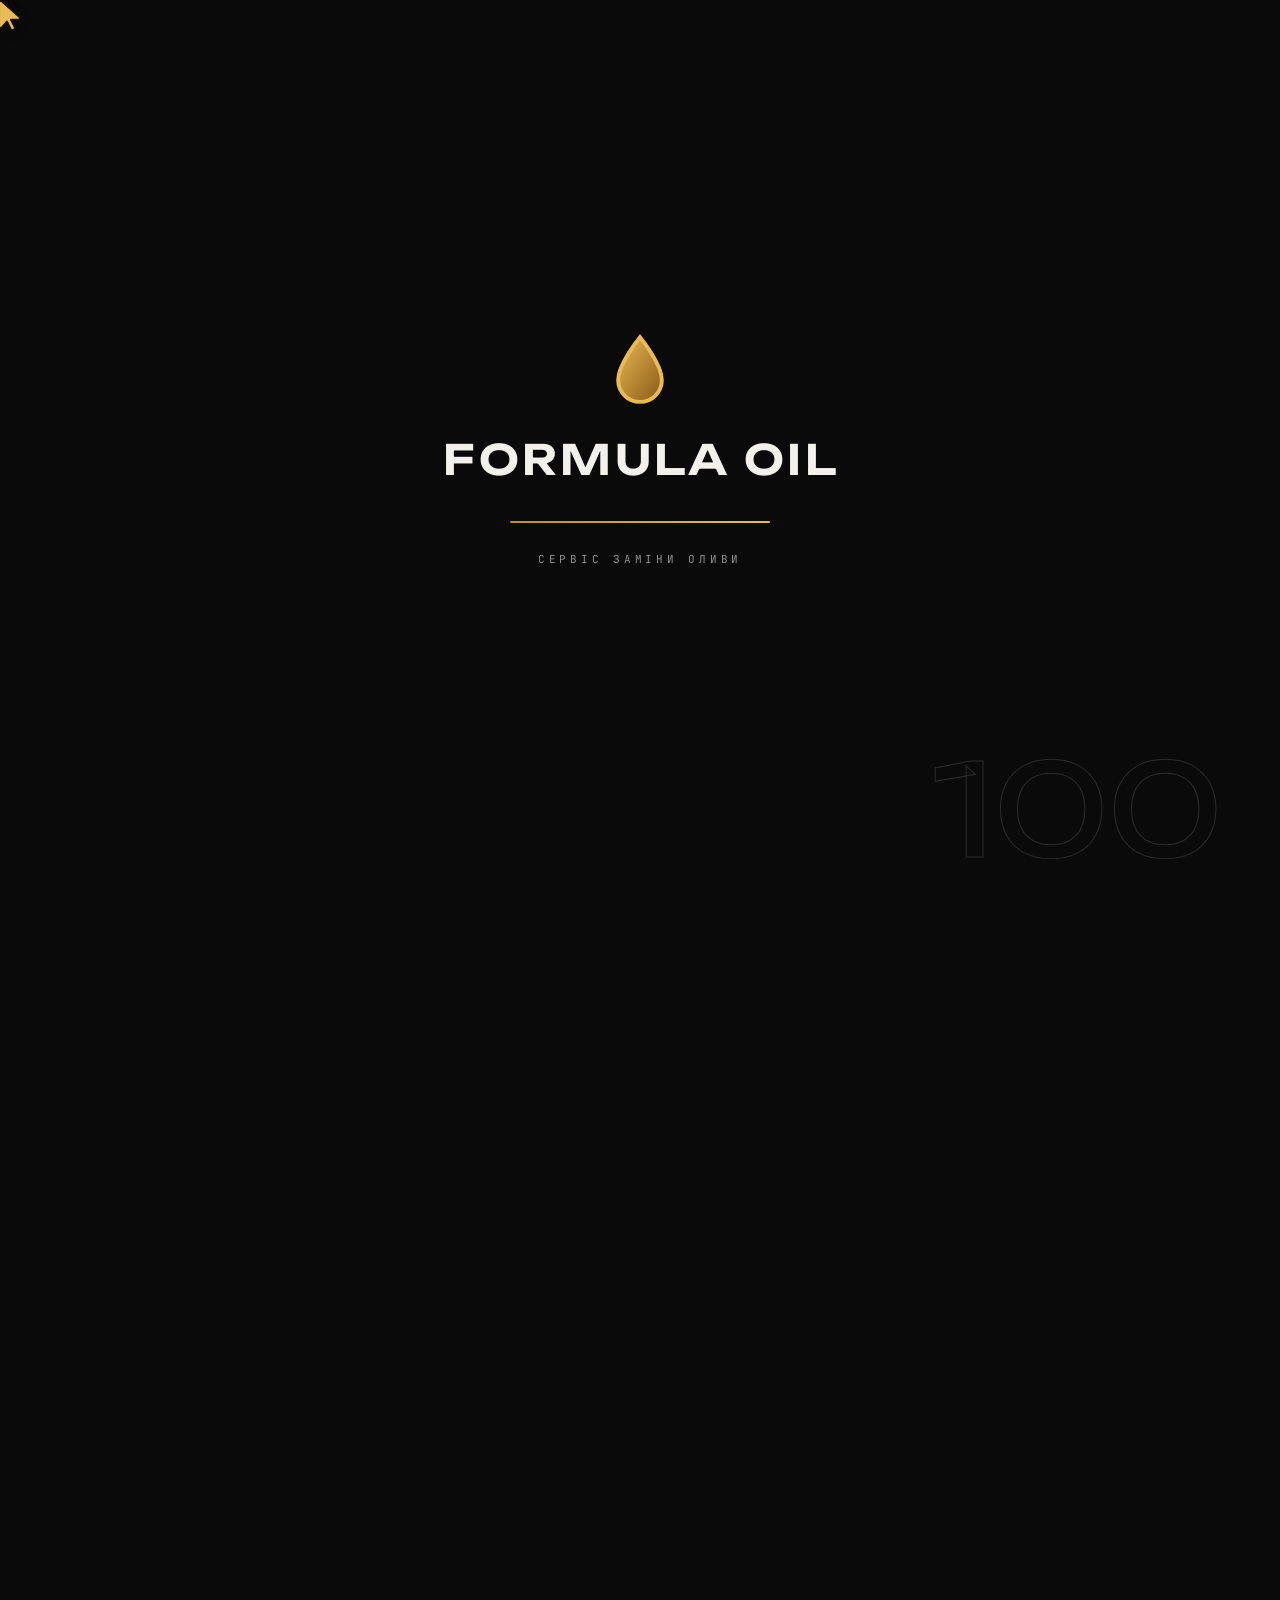
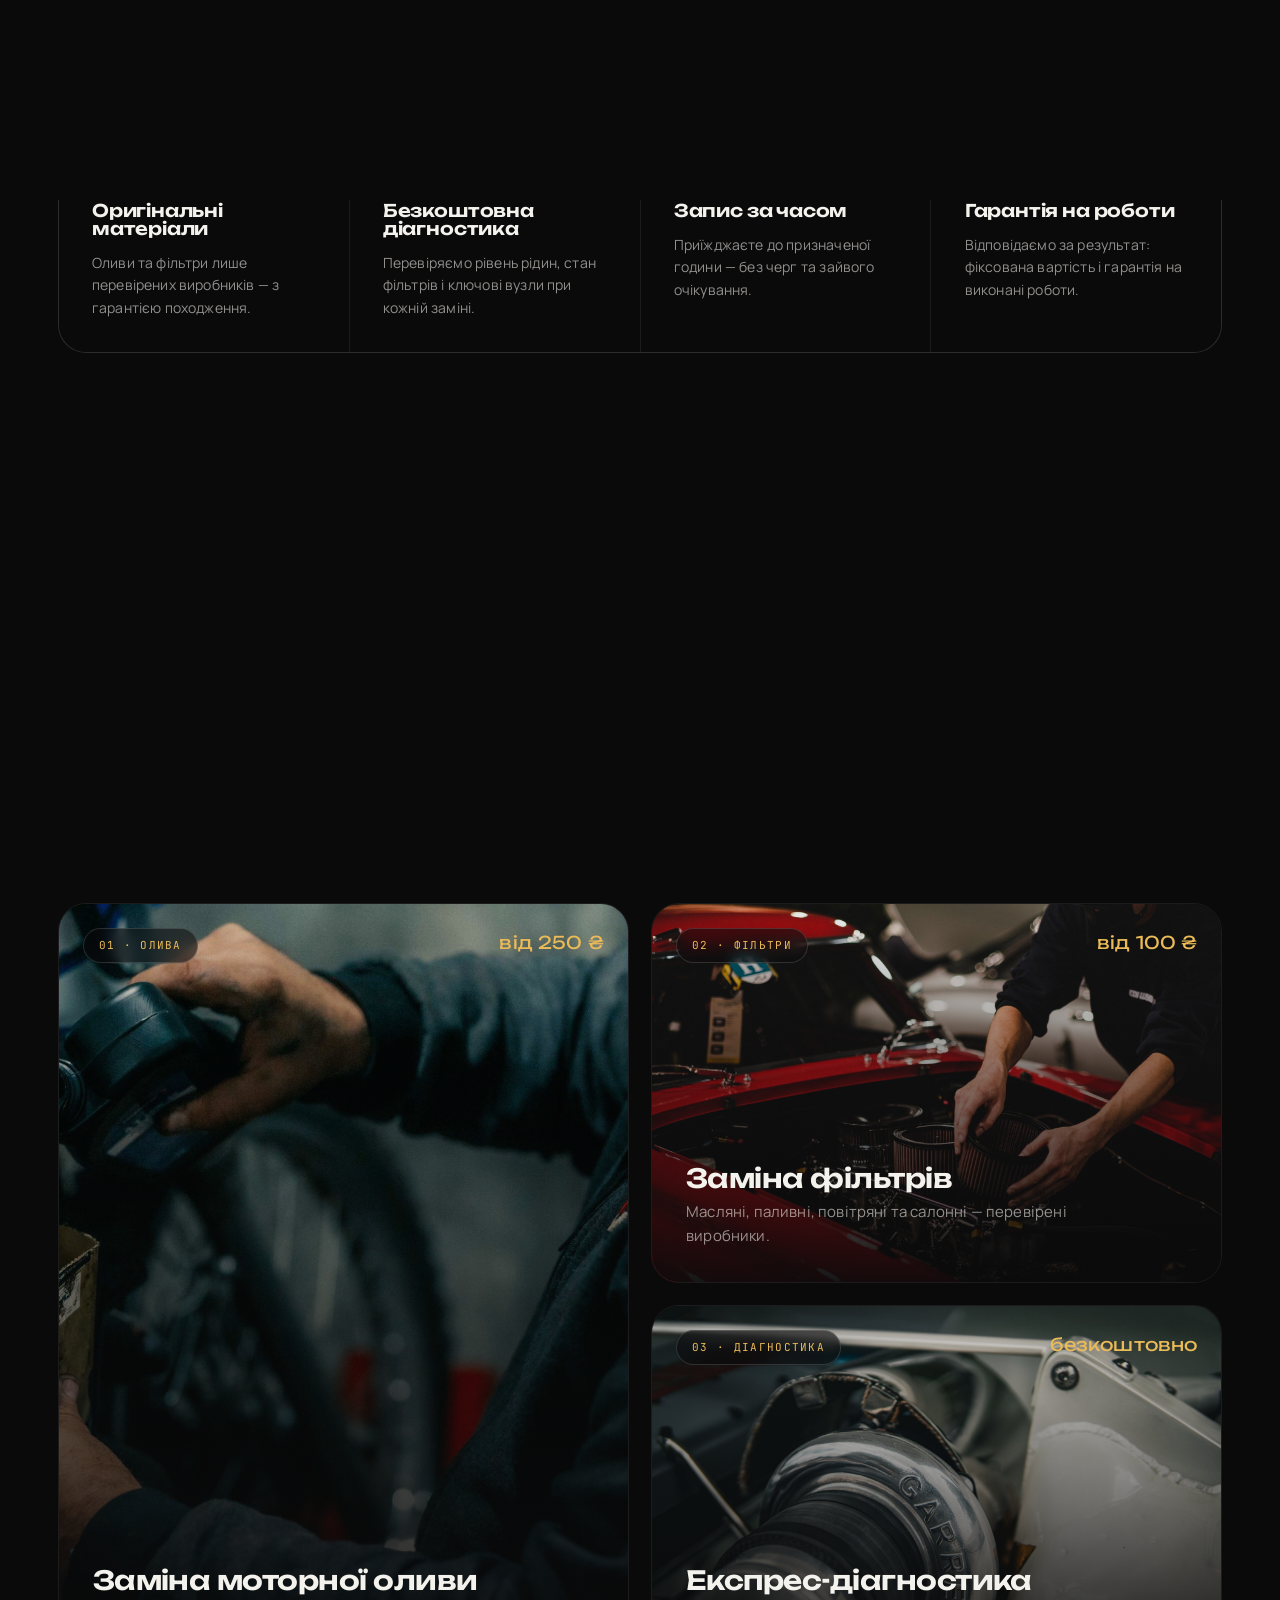
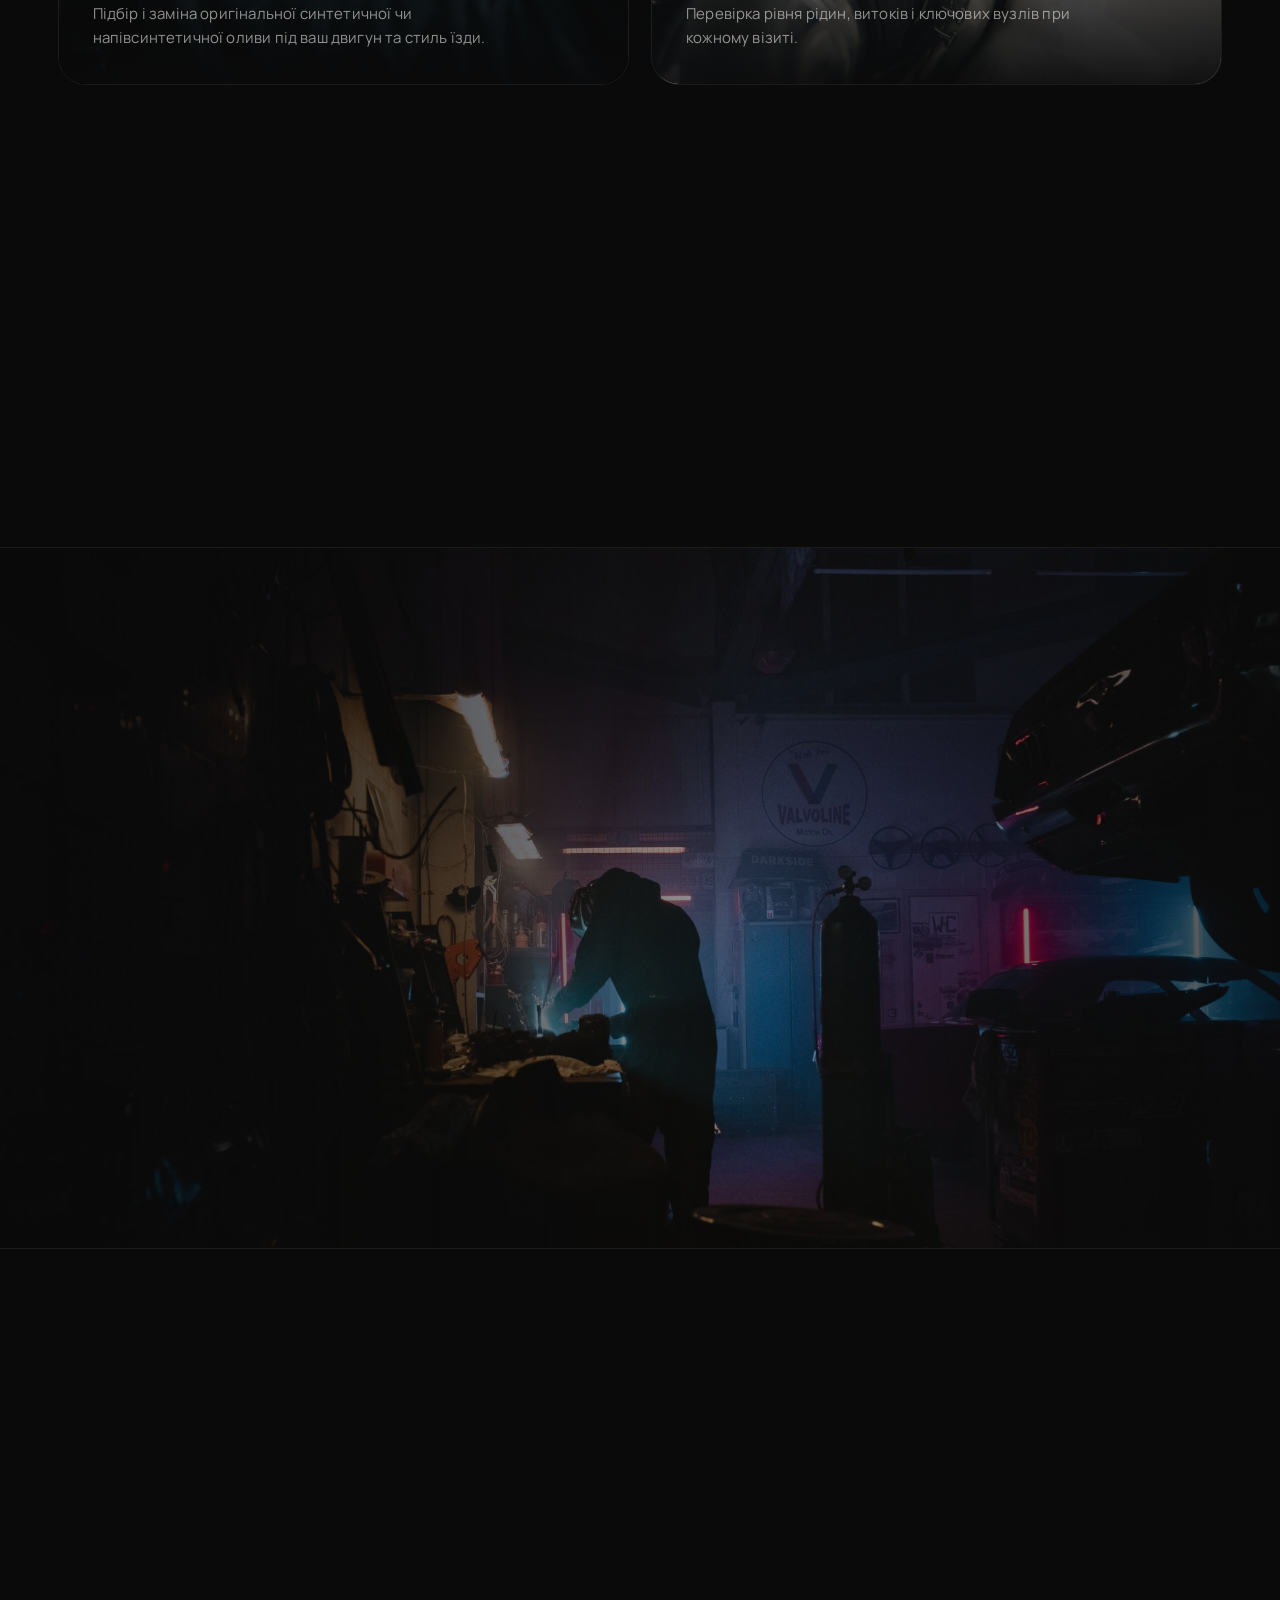
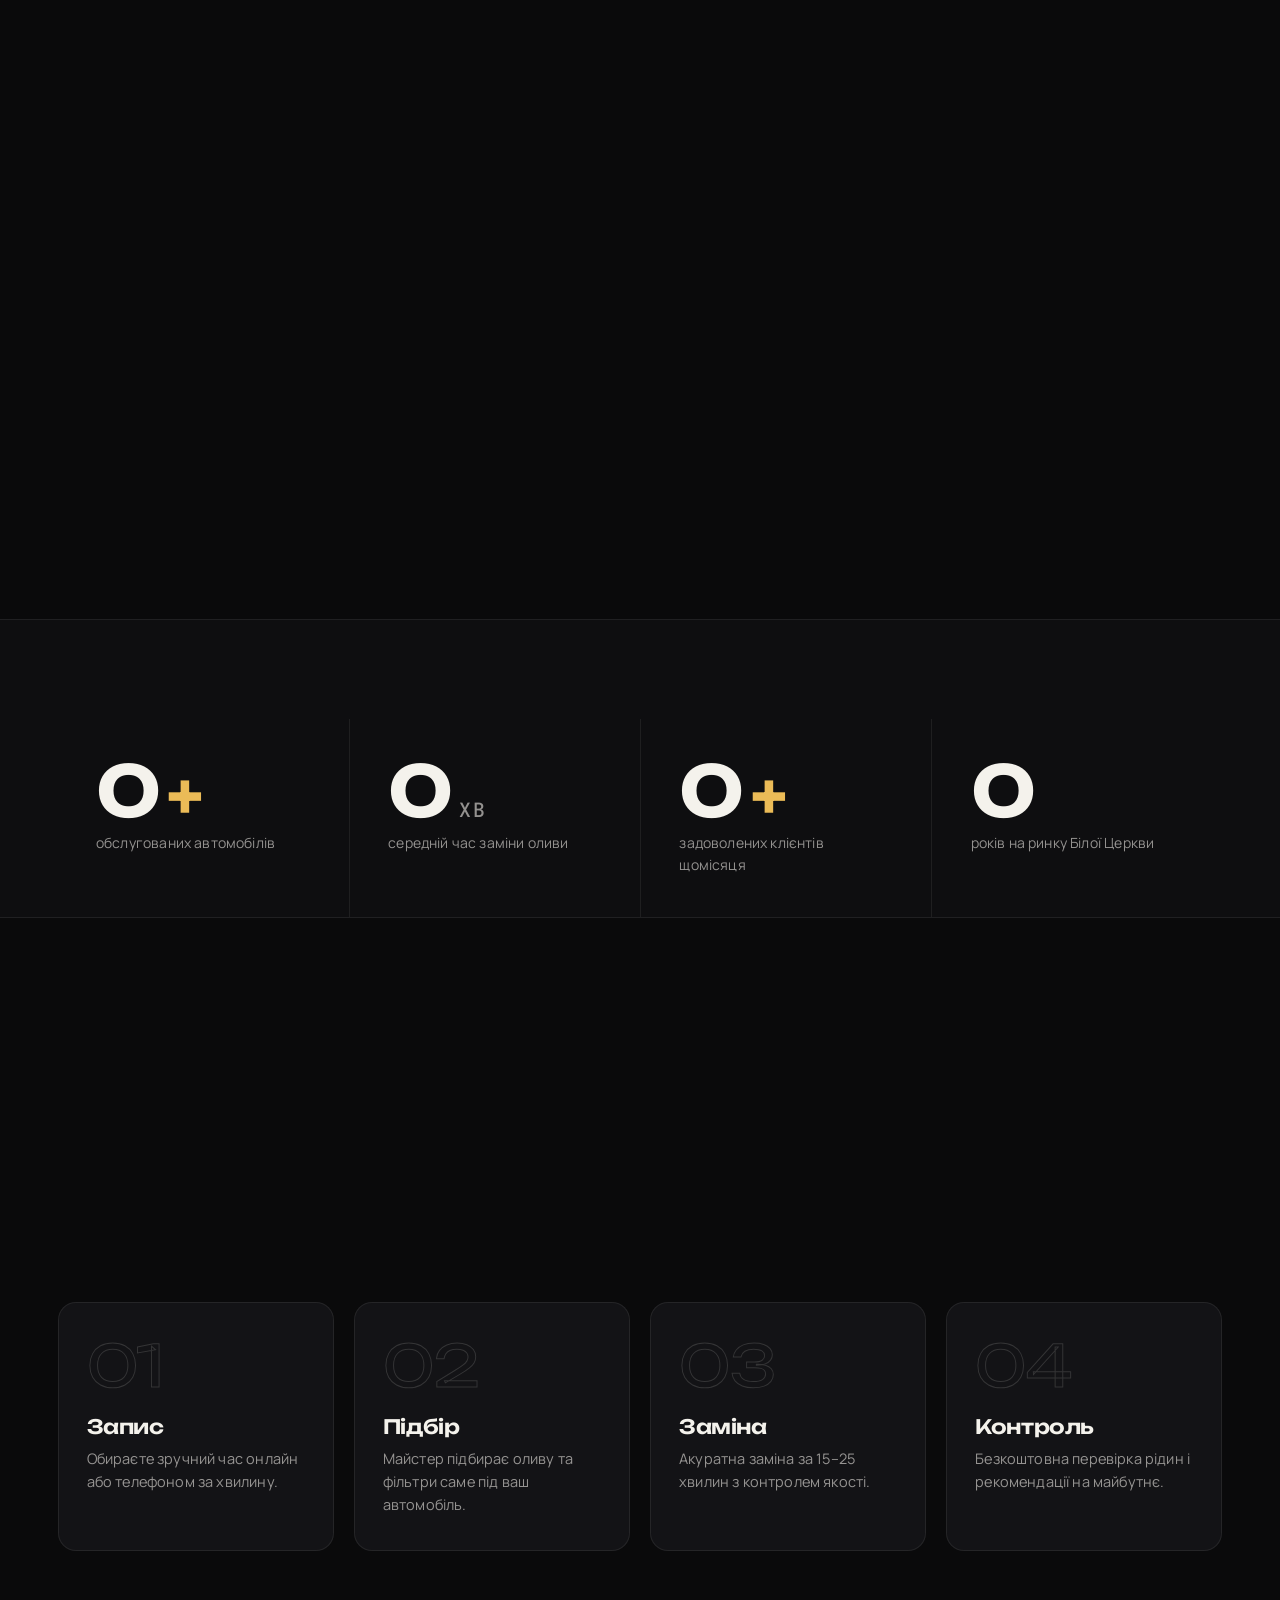
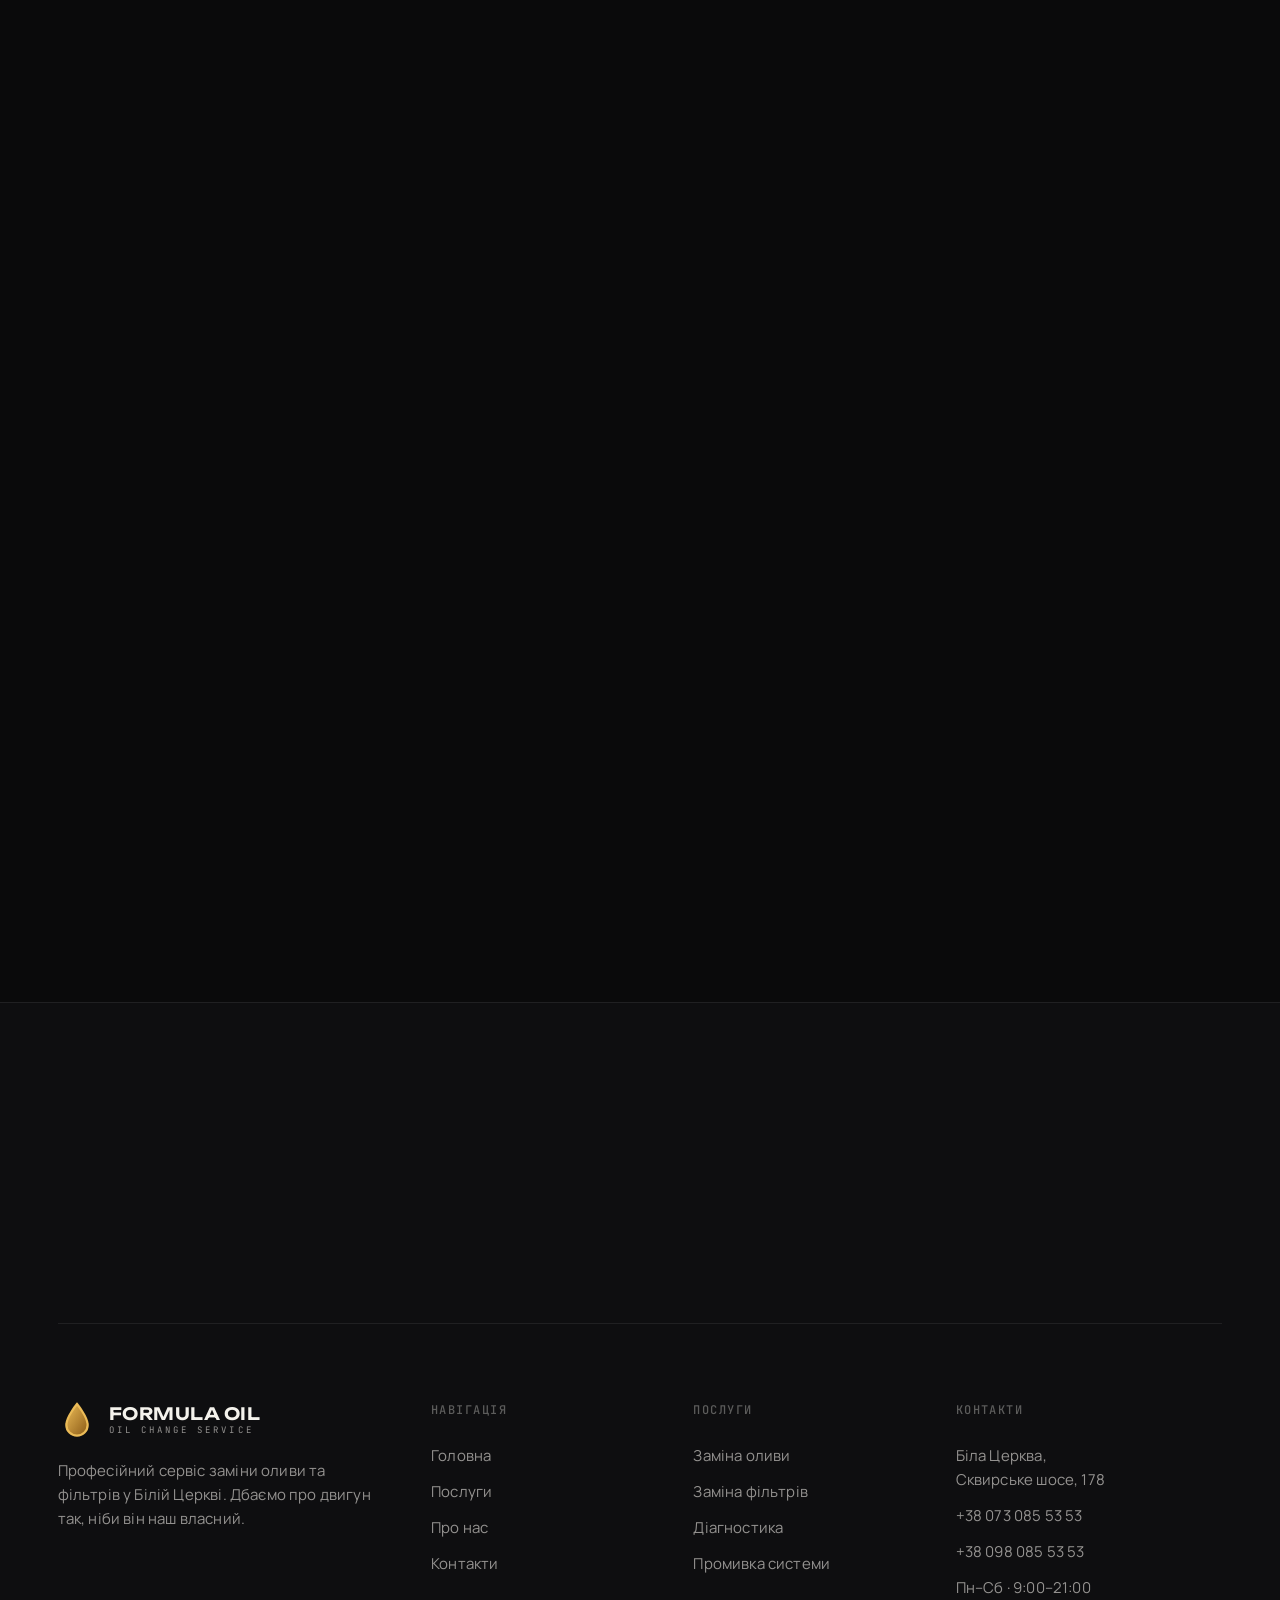
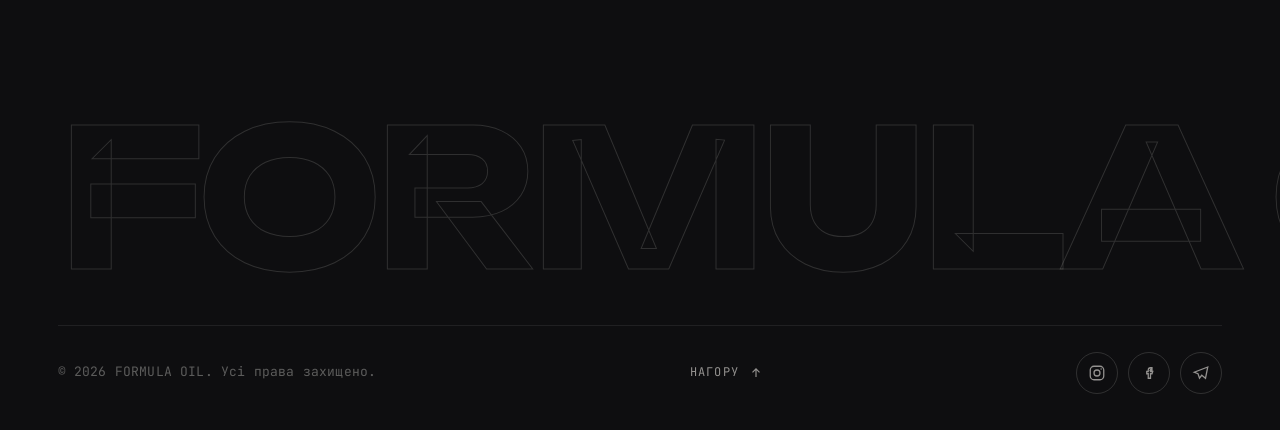
==== commit d960b871: "Hero phones: drop "open" status, make it a content-width boxed block Compact bordered box sized to i" ====
--- a/index.html
+++ b/index.html
@@ -90,8 +90,9 @@
         <div class="hero__grid">
           <div class="hero__main">
             <div class="hero__phones" data-hero>
-              <span class="hero__phones-status"><i></i>Відчинено</span>
-              <a href="tel:+380730855353"><svg viewBox="0 0 24 24" fill="currentColor" aria-hidden="true"><path d="M6.6 10.8a15.5 15.5 0 0 0 6.6 6.6l2.2-2.2c.3-.28.7-.37 1.02-.24 1.12.37 2.33.57 3.58.57.55 0 1 .45 1 1V20c0 .55-.45 1-1 1C10.4 21 3 13.6 3 4.5 3 3.95 3.45 3.5 4 3.5H7.5c.55 0 1 .45 1 1 0 1.25.2 2.46.57 3.58.13.32.04.72-.24 1L6.6 10.8z"/></svg>+38 073 085 53 53</a>
+              <span class="hero__phones-ico"><svg viewBox="0 0 24 24" fill="currentColor" aria-hidden="true"><path d="M6.6 10.8a15.5 15.5 0 0 0 6.6 6.6l2.2-2.2c.3-.28.7-.37 1.02-.24 1.12.37 2.33.57 3.58.57.55 0 1 .45 1 1V20c0 .55-.45 1-1 1C10.4 21 3 13.6 3 4.5 3 3.95 3.45 3.5 4 3.5H7.5c.55 0 1 .45 1 1 0 1.25.2 2.46.57 3.58.13.32.04.72-.24 1L6.6 10.8z"/></svg></span>
+              <a href="tel:+380730855353">+38 073 085 53 53</a>
+              <span class="hero__phones-sep"></span>
               <a href="tel:+380980855353">+38 098 085 53 53</a>
             </div>
             <h1 class="hero__title">
--- a/assets/css/style.css
+++ b/assets/css/style.css
@@ -290,14 +290,14 @@
 .hero__title em { font-style: normal; color: var(--accent-2); }
 .hero__title .outline { color: transparent; -webkit-text-stroke: 1.5px var(--text); }
 
-/* hero phones — clean line right under the header (replaces the old kicker) */
-.hero__phones { display: inline-flex; align-items: center; gap: 22px; flex-wrap: wrap; align-self: flex-start; }
-.hero__phones-status { display: inline-flex; align-items: center; gap: 8px; font-family: var(--font-mono); font-size: 11.5px; letter-spacing: 0.1em; text-transform: uppercase; color: var(--accent-2); white-space: nowrap; }
-.hero__phones-status i { width: 7px; height: 7px; border-radius: 50%; background: #57C77A; box-shadow: 0 0 0 0 rgba(87,199,122,0.6); animation: pulse 2s infinite; flex: none; }
-.hero__phones a { display: inline-flex; align-items: center; gap: 9px; font-family: var(--font-mono); font-size: clamp(15px, 1.5vw, 18px); font-weight: 500; letter-spacing: 0.02em; color: var(--text); white-space: nowrap; text-shadow: 0 1px 12px rgba(0,0,0,0.55); transition: color 0.3s var(--ease); }
-.hero__phones a svg { width: 16px; height: 16px; color: var(--accent-2); flex: none; }
+/* hero phones — compact box sized to its content (replaces the old kicker) */
+.hero__phones { display: inline-flex; width: fit-content; max-width: 100%; align-self: flex-start; align-items: center; gap: 16px; flex-wrap: wrap; padding: 12px 22px; border: 1px solid rgba(235,187,87,0.25); border-radius: 14px; background: rgba(12,11,10,0.42); backdrop-filter: blur(8px); -webkit-backdrop-filter: blur(8px); }
+.hero__phones-ico { display: inline-flex; color: var(--accent-2); flex: none; }
+.hero__phones-ico svg { width: 17px; height: 17px; }
+.hero__phones-sep { width: 1px; height: 16px; background: var(--line-2); flex: none; }
+.hero__phones a { font-family: var(--font-mono); font-size: clamp(14px, 1.4vw, 17px); font-weight: 500; letter-spacing: 0.02em; color: var(--text); white-space: nowrap; transition: color 0.3s var(--ease); }
 .hero__phones a:hover { color: var(--accent-2); }
-@media (max-width: 620px) { .hero__phones { gap: 8px 18px; } .hero__phones-status { width: 100%; } }
+@media (max-width: 620px) { .hero__phones { gap: 8px 14px; } .hero__phones-sep { display: none; } }
 
 .hero__bottom { display: flex; flex-wrap: wrap; gap: 26px 56px; align-items: flex-end; justify-content: space-between; }
 .hero__lead-wrap { max-width: 500px; display: flex; flex-direction: column; gap: 22px; }
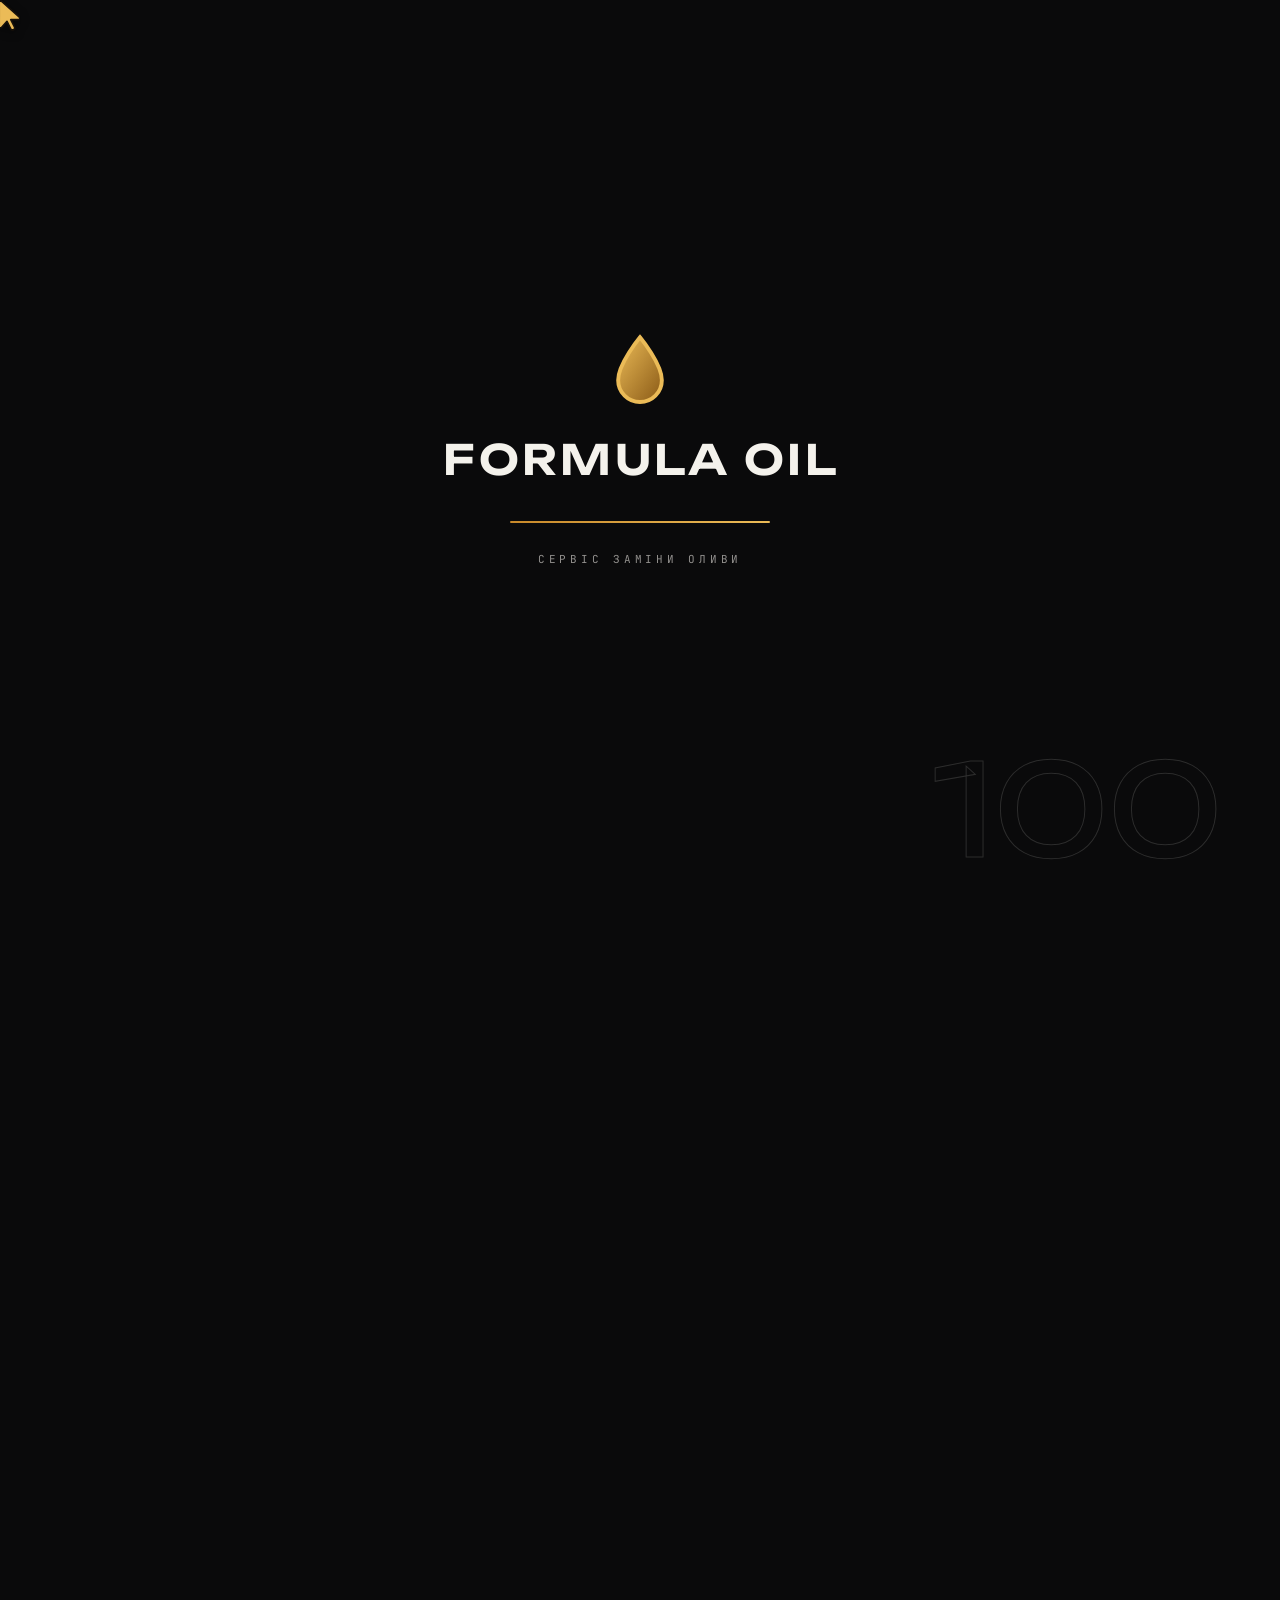
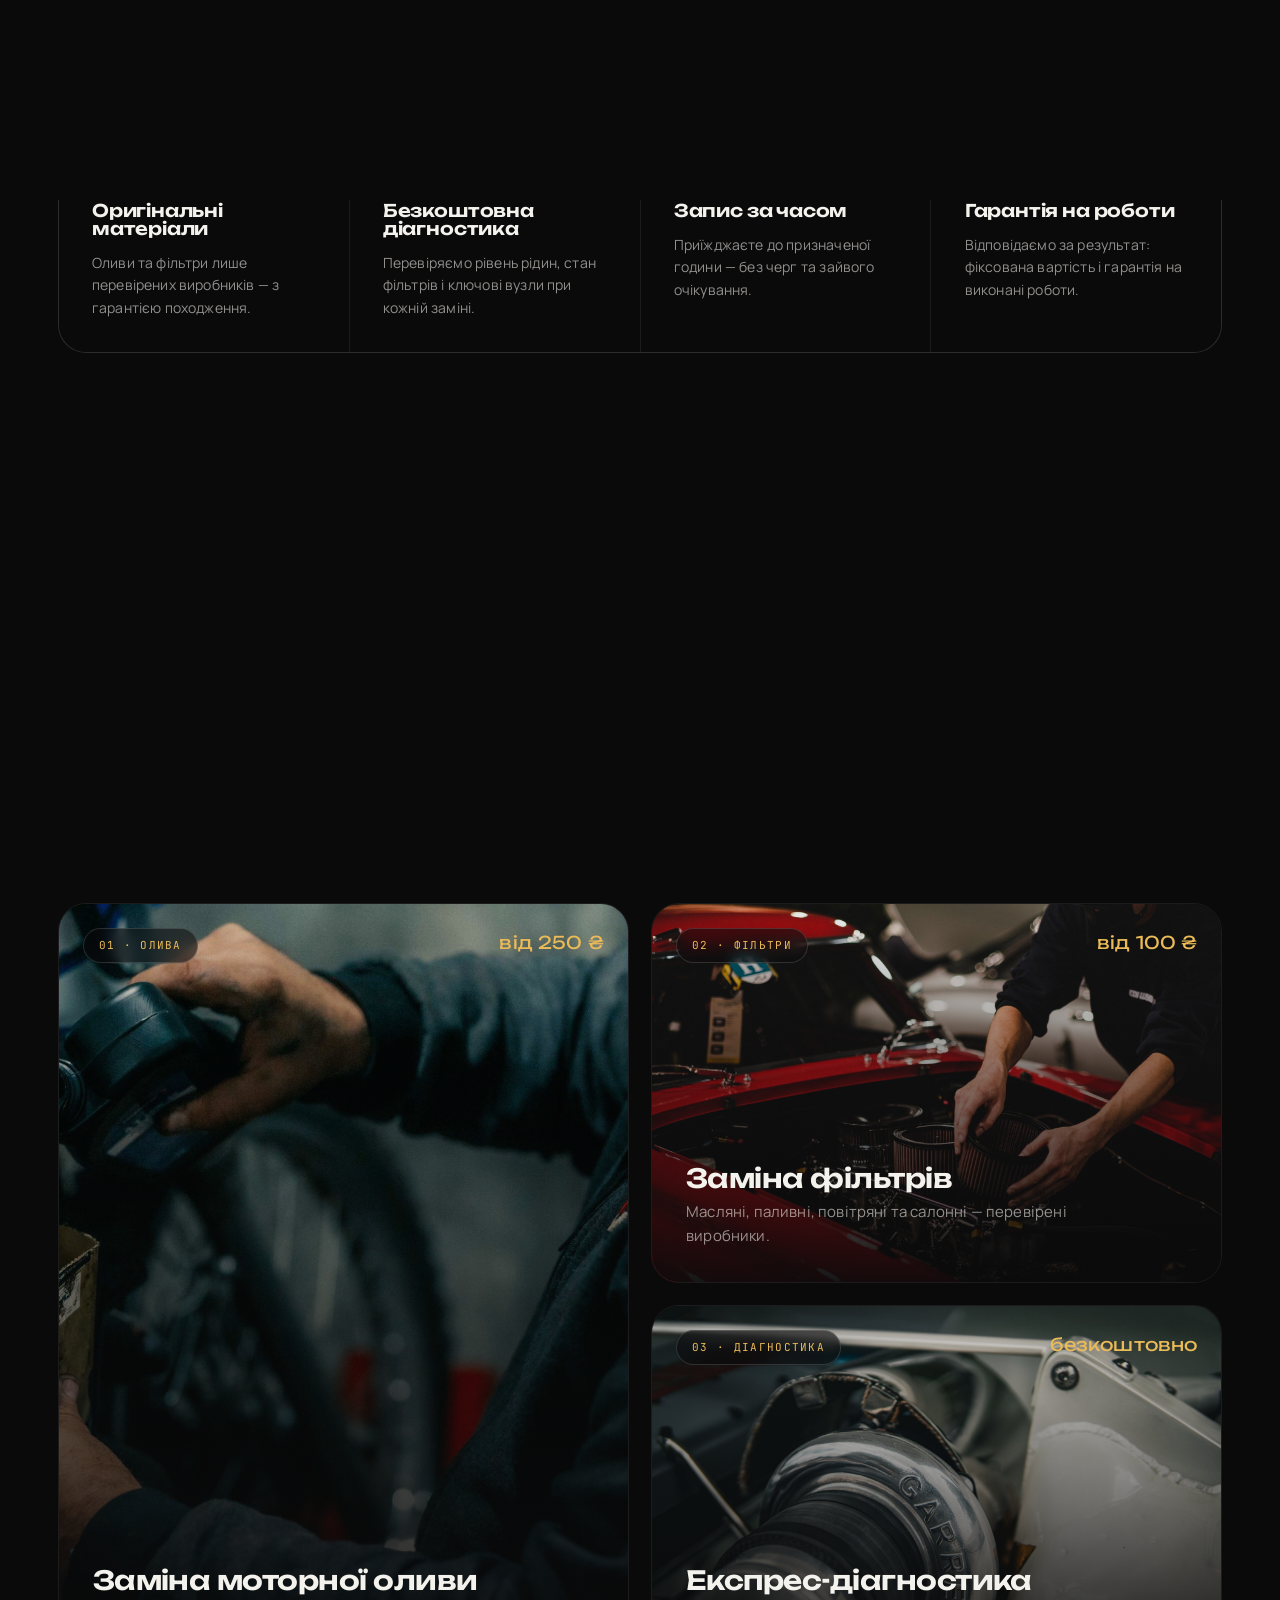
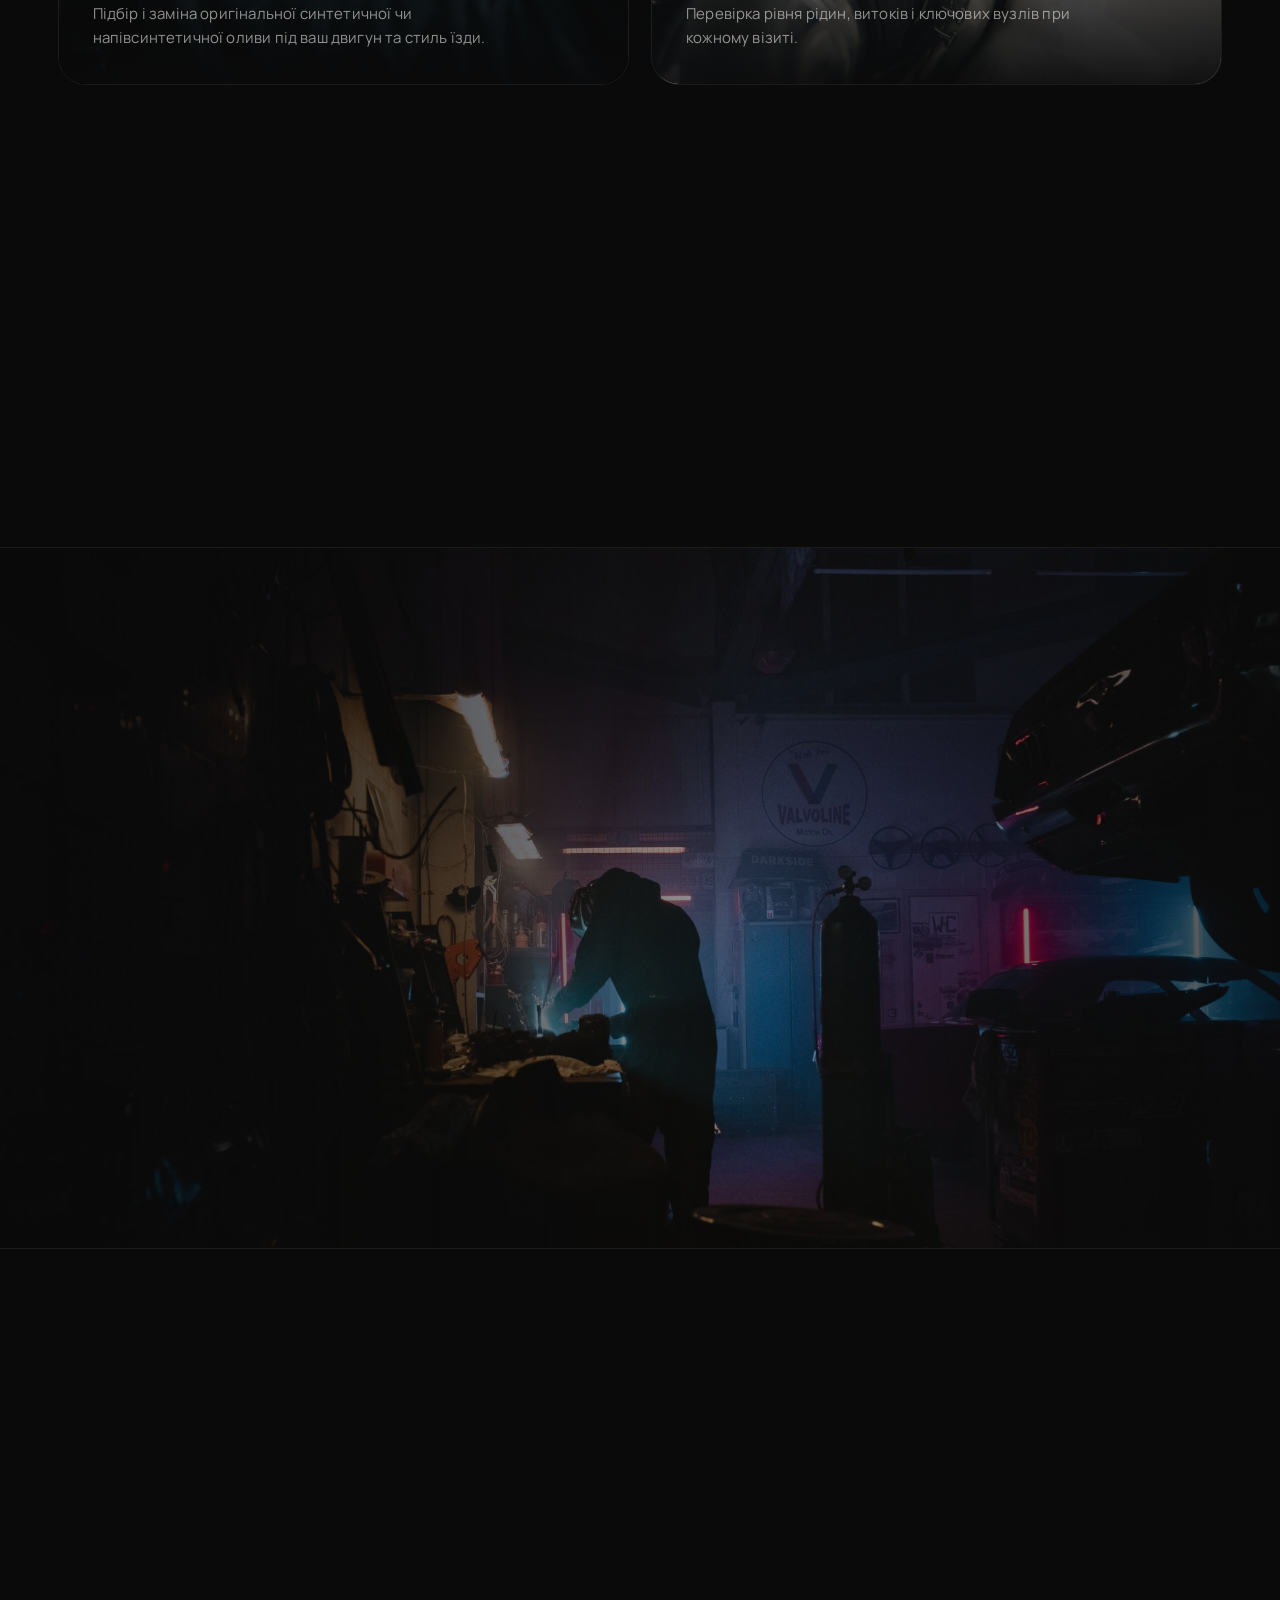
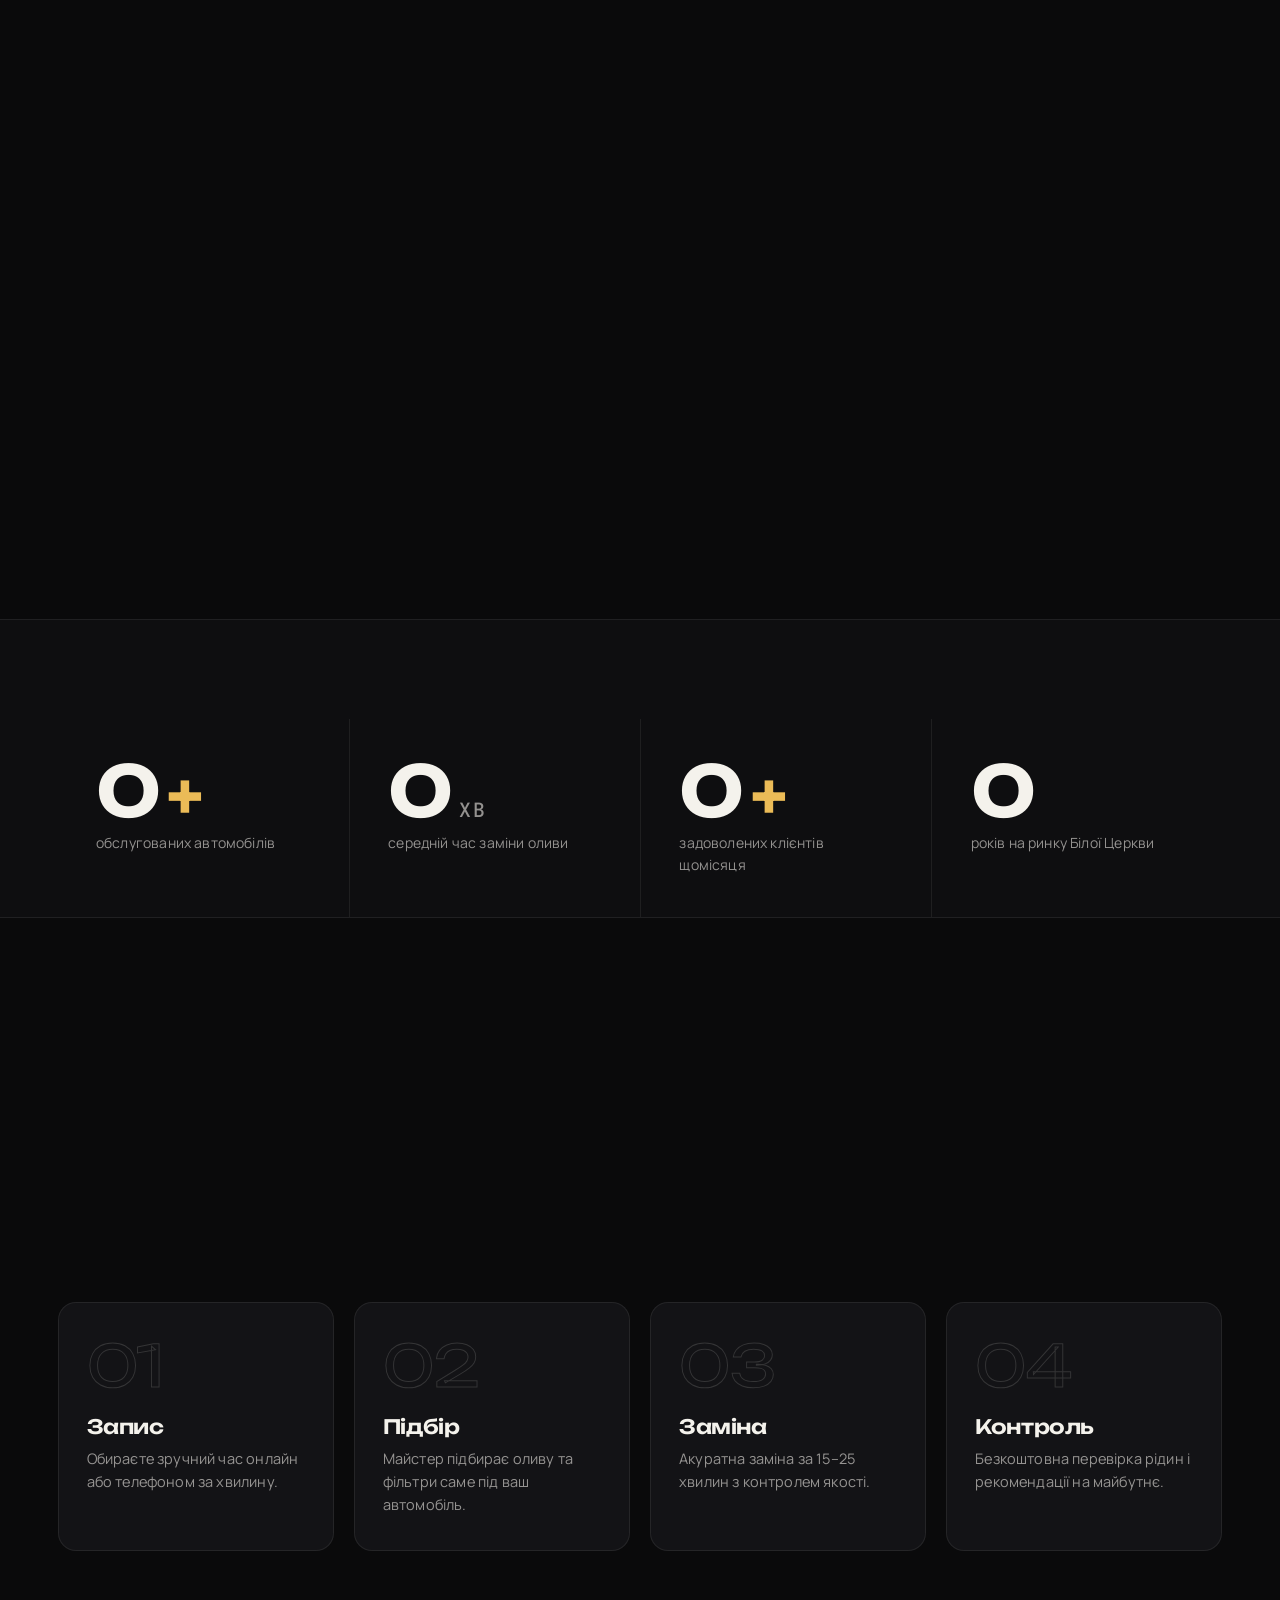
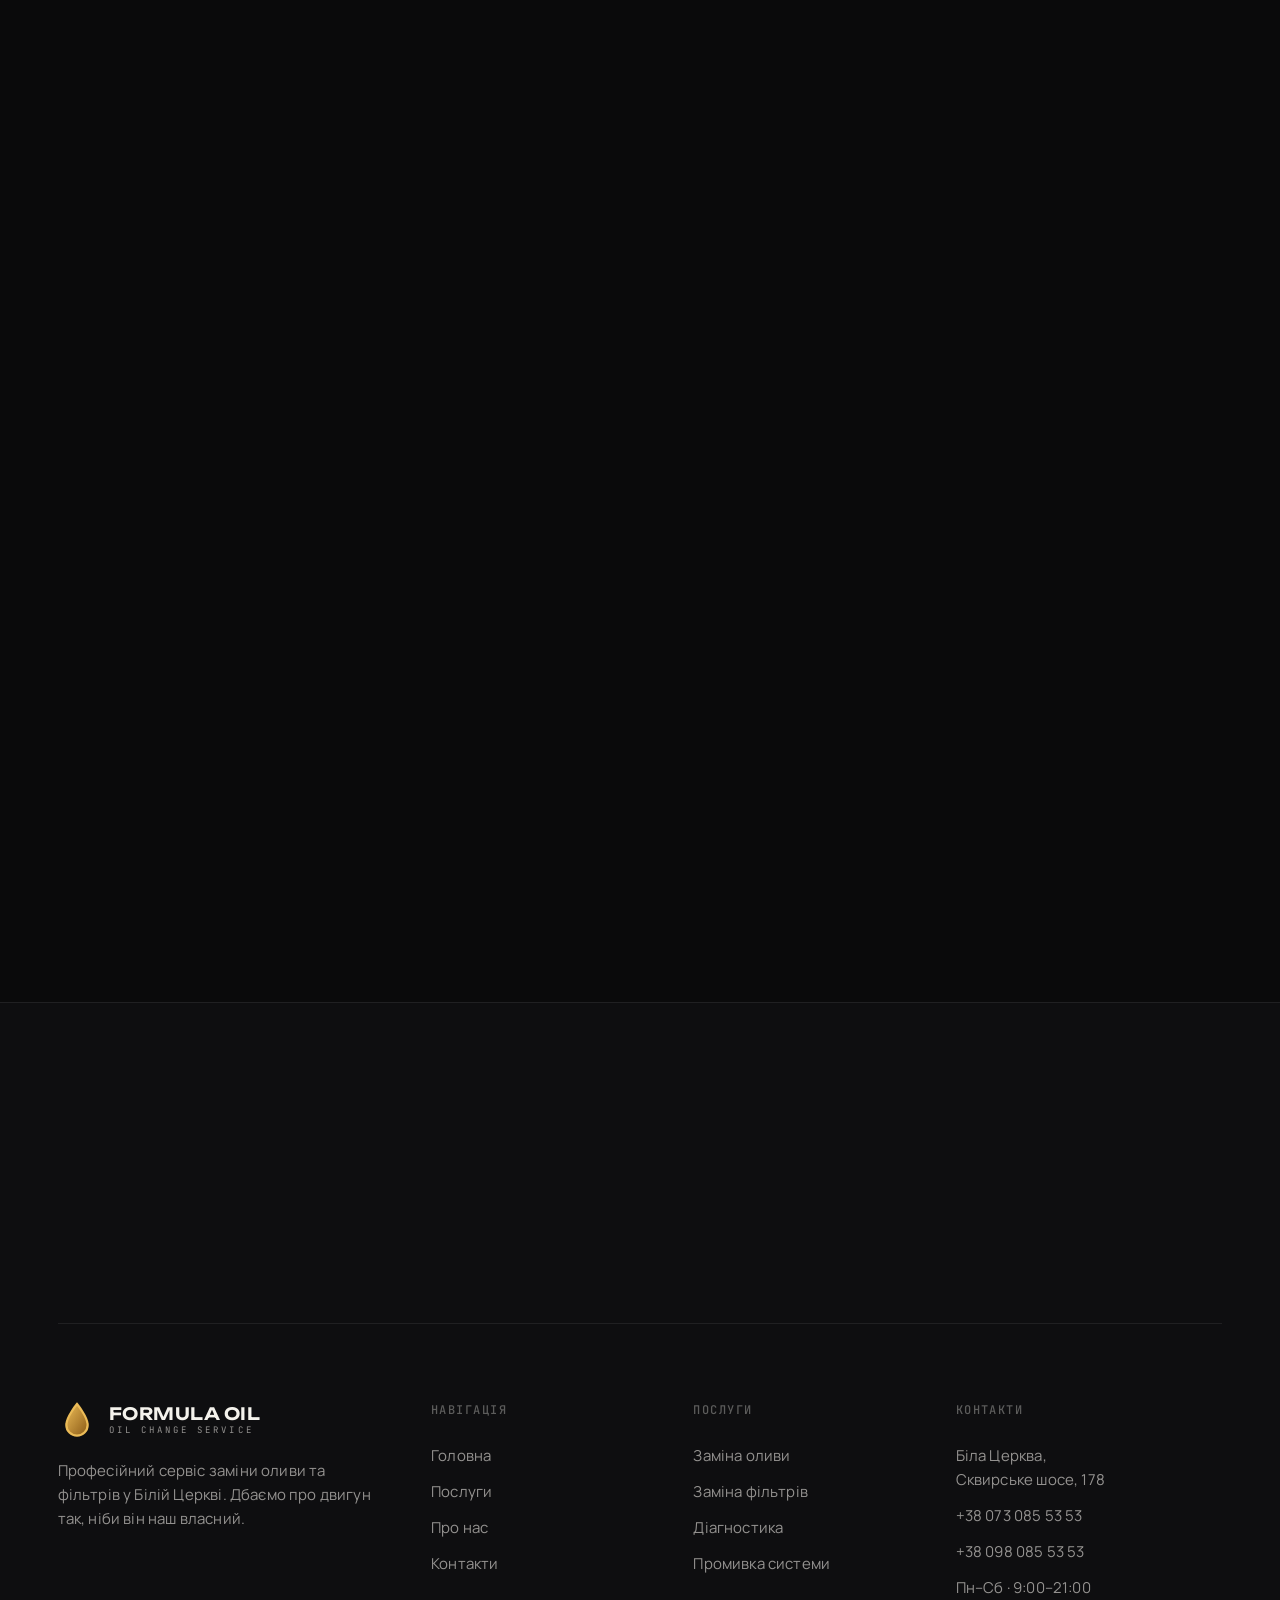
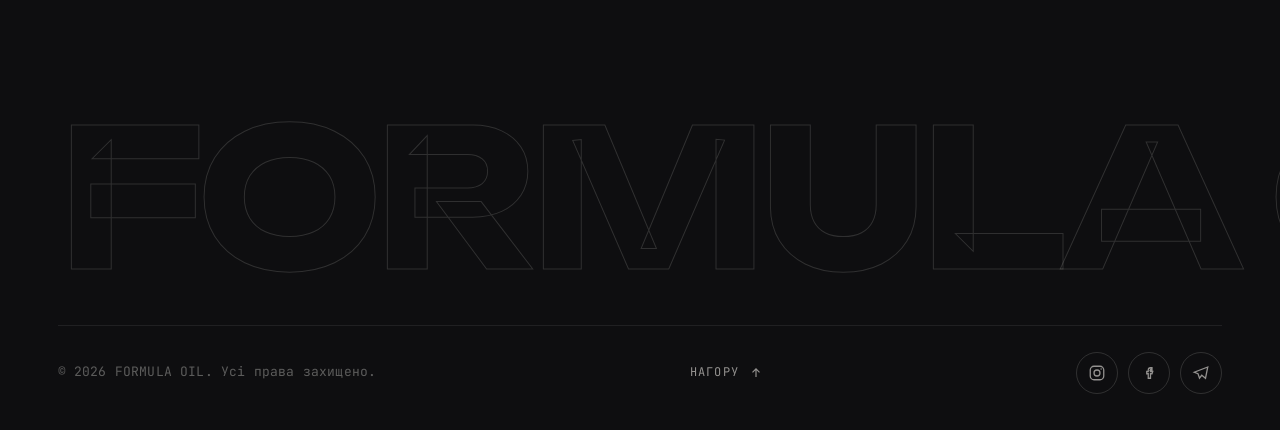
==== commit 7ce34119: "Mobile hero: center content vertically + stack phone numbers cleanly - Hero content is vertically ce" ====
--- a/index.html
+++ b/index.html
@@ -91,9 +91,11 @@
           <div class="hero__main">
             <div class="hero__phones" data-hero>
               <span class="hero__phones-ico"><svg viewBox="0 0 24 24" fill="currentColor" aria-hidden="true"><path d="M6.6 10.8a15.5 15.5 0 0 0 6.6 6.6l2.2-2.2c.3-.28.7-.37 1.02-.24 1.12.37 2.33.57 3.58.57.55 0 1 .45 1 1V20c0 .55-.45 1-1 1C10.4 21 3 13.6 3 4.5 3 3.95 3.45 3.5 4 3.5H7.5c.55 0 1 .45 1 1 0 1.25.2 2.46.57 3.58.13.32.04.72-.24 1L6.6 10.8z"/></svg></span>
-              <a href="tel:+380730855353">+38 073 085 53 53</a>
-              <span class="hero__phones-sep"></span>
-              <a href="tel:+380980855353">+38 098 085 53 53</a>
+              <div class="hero__phones-nums">
+                <a href="tel:+380730855353">+38 073 085 53 53</a>
+                <span class="hero__phones-sep"></span>
+                <a href="tel:+380980855353">+38 098 085 53 53</a>
+              </div>
             </div>
             <h1 class="hero__title">
               <span class="line"><span>Заміна оливи</span></span>
--- a/assets/css/style.css
+++ b/assets/css/style.css
@@ -291,13 +291,18 @@
 .hero__title .outline { color: transparent; -webkit-text-stroke: 1.5px var(--text); }
 
 /* hero phones — compact box sized to its content (replaces the old kicker) */
-.hero__phones { display: inline-flex; width: fit-content; max-width: 100%; align-self: flex-start; align-items: center; gap: 16px; flex-wrap: wrap; padding: 12px 22px; border: 1px solid rgba(235,187,87,0.25); border-radius: 14px; background: rgba(12,11,10,0.42); backdrop-filter: blur(8px); -webkit-backdrop-filter: blur(8px); }
+.hero__phones { display: inline-flex; width: fit-content; max-width: 100%; align-self: flex-start; align-items: center; gap: 14px; padding: 12px 22px; border: 1px solid rgba(235,187,87,0.25); border-radius: 14px; background: rgba(12,11,10,0.42); backdrop-filter: blur(8px); -webkit-backdrop-filter: blur(8px); }
 .hero__phones-ico { display: inline-flex; color: var(--accent-2); flex: none; }
 .hero__phones-ico svg { width: 17px; height: 17px; }
+.hero__phones-nums { display: inline-flex; align-items: center; gap: 16px; }
 .hero__phones-sep { width: 1px; height: 16px; background: var(--line-2); flex: none; }
 .hero__phones a { font-family: var(--font-mono); font-size: clamp(14px, 1.4vw, 17px); font-weight: 500; letter-spacing: 0.02em; color: var(--text); white-space: nowrap; transition: color 0.3s var(--ease); }
 .hero__phones a:hover { color: var(--accent-2); }
-@media (max-width: 620px) { .hero__phones { gap: 8px 14px; } .hero__phones-sep { display: none; } }
+@media (max-width: 620px) {
+  .hero__phones { gap: 12px; padding: 12px 18px; }
+  .hero__phones-nums { flex-direction: column; align-items: flex-start; gap: 5px; }
+  .hero__phones-sep { display: none; }
+}
 
 .hero__bottom { display: flex; flex-wrap: wrap; gap: 26px 56px; align-items: flex-end; justify-content: space-between; }
 .hero__lead-wrap { max-width: 500px; display: flex; flex-direction: column; gap: 22px; }
@@ -575,6 +580,7 @@
   .price-row__time { display: none; }
   .form__row { grid-template-columns: 1fr; }
   .hero__side { display: none; }
+  .hero { align-items: center; }
   .hero__grid { grid-template-columns: 1fr; }
   .hero__bottom { flex-direction: column; align-items: flex-start; gap: 28px; }
   .section-head--split { flex-direction: column; align-items: flex-start; }
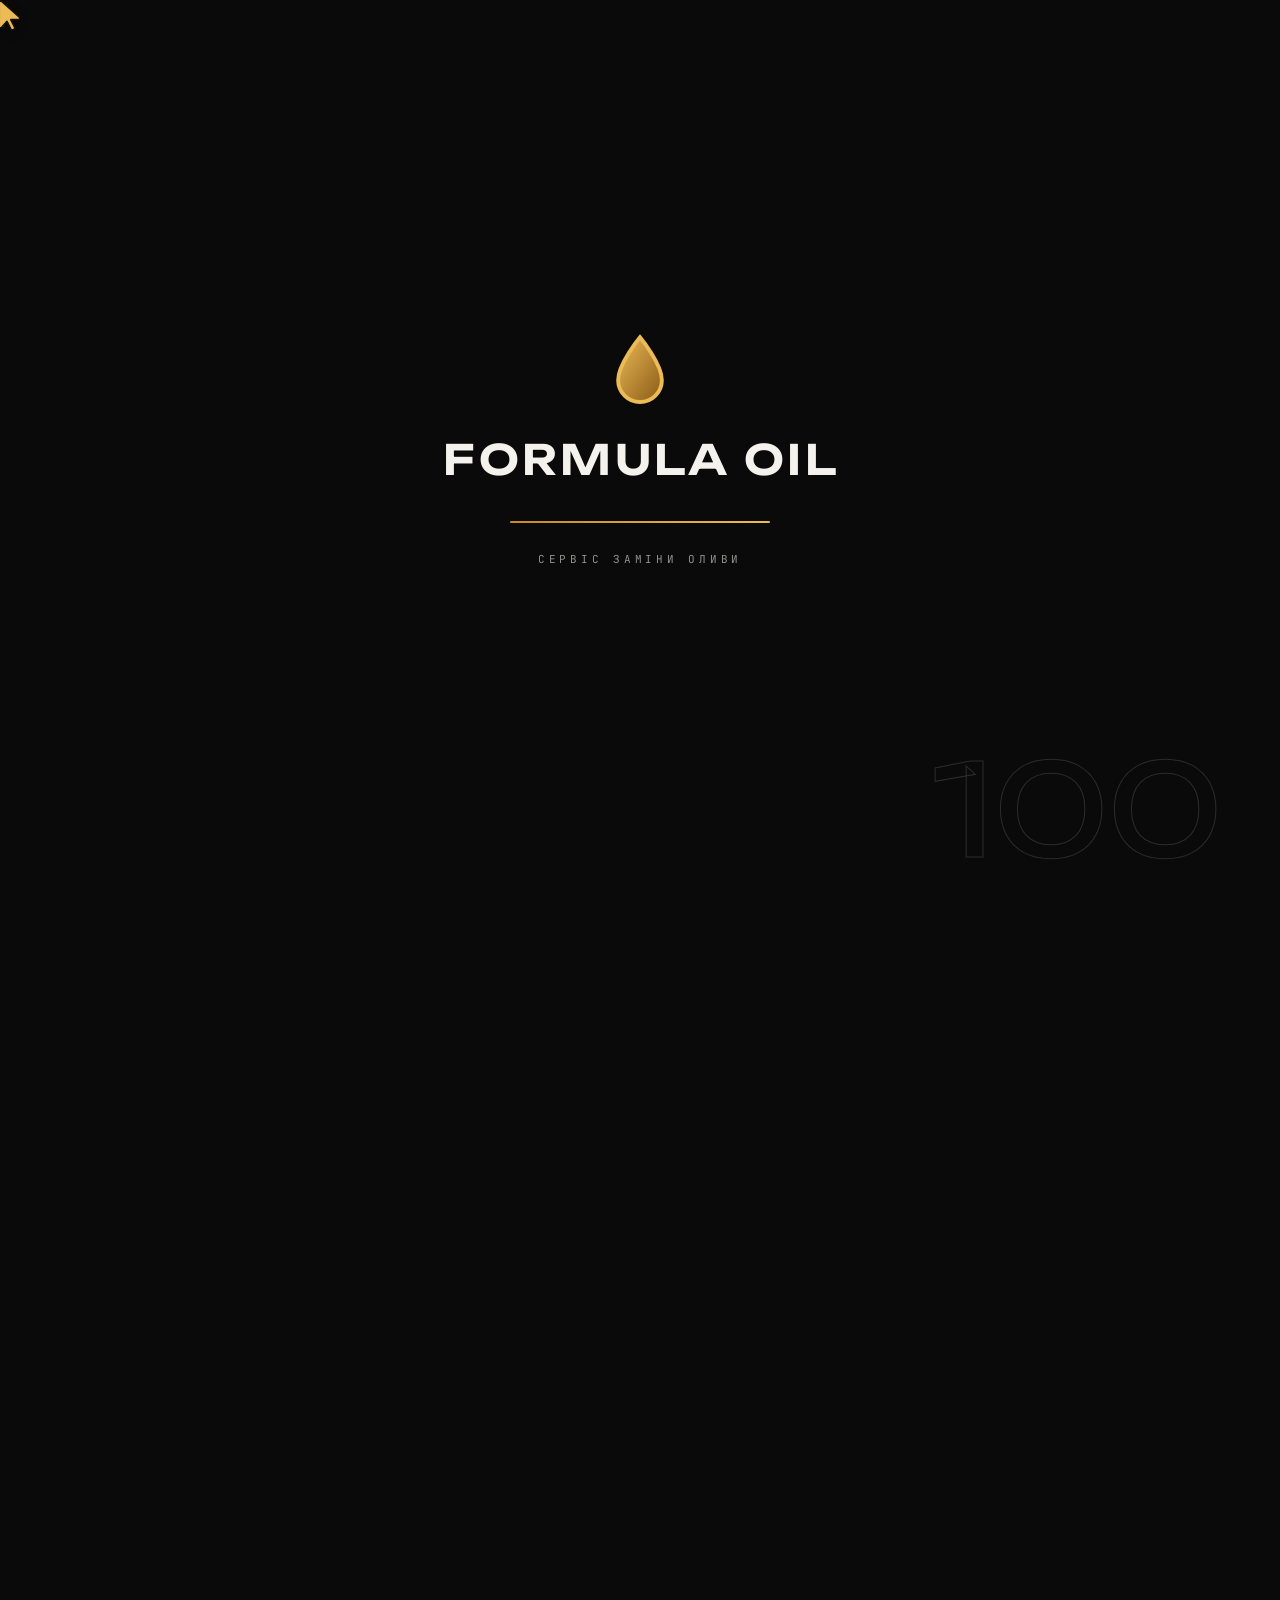
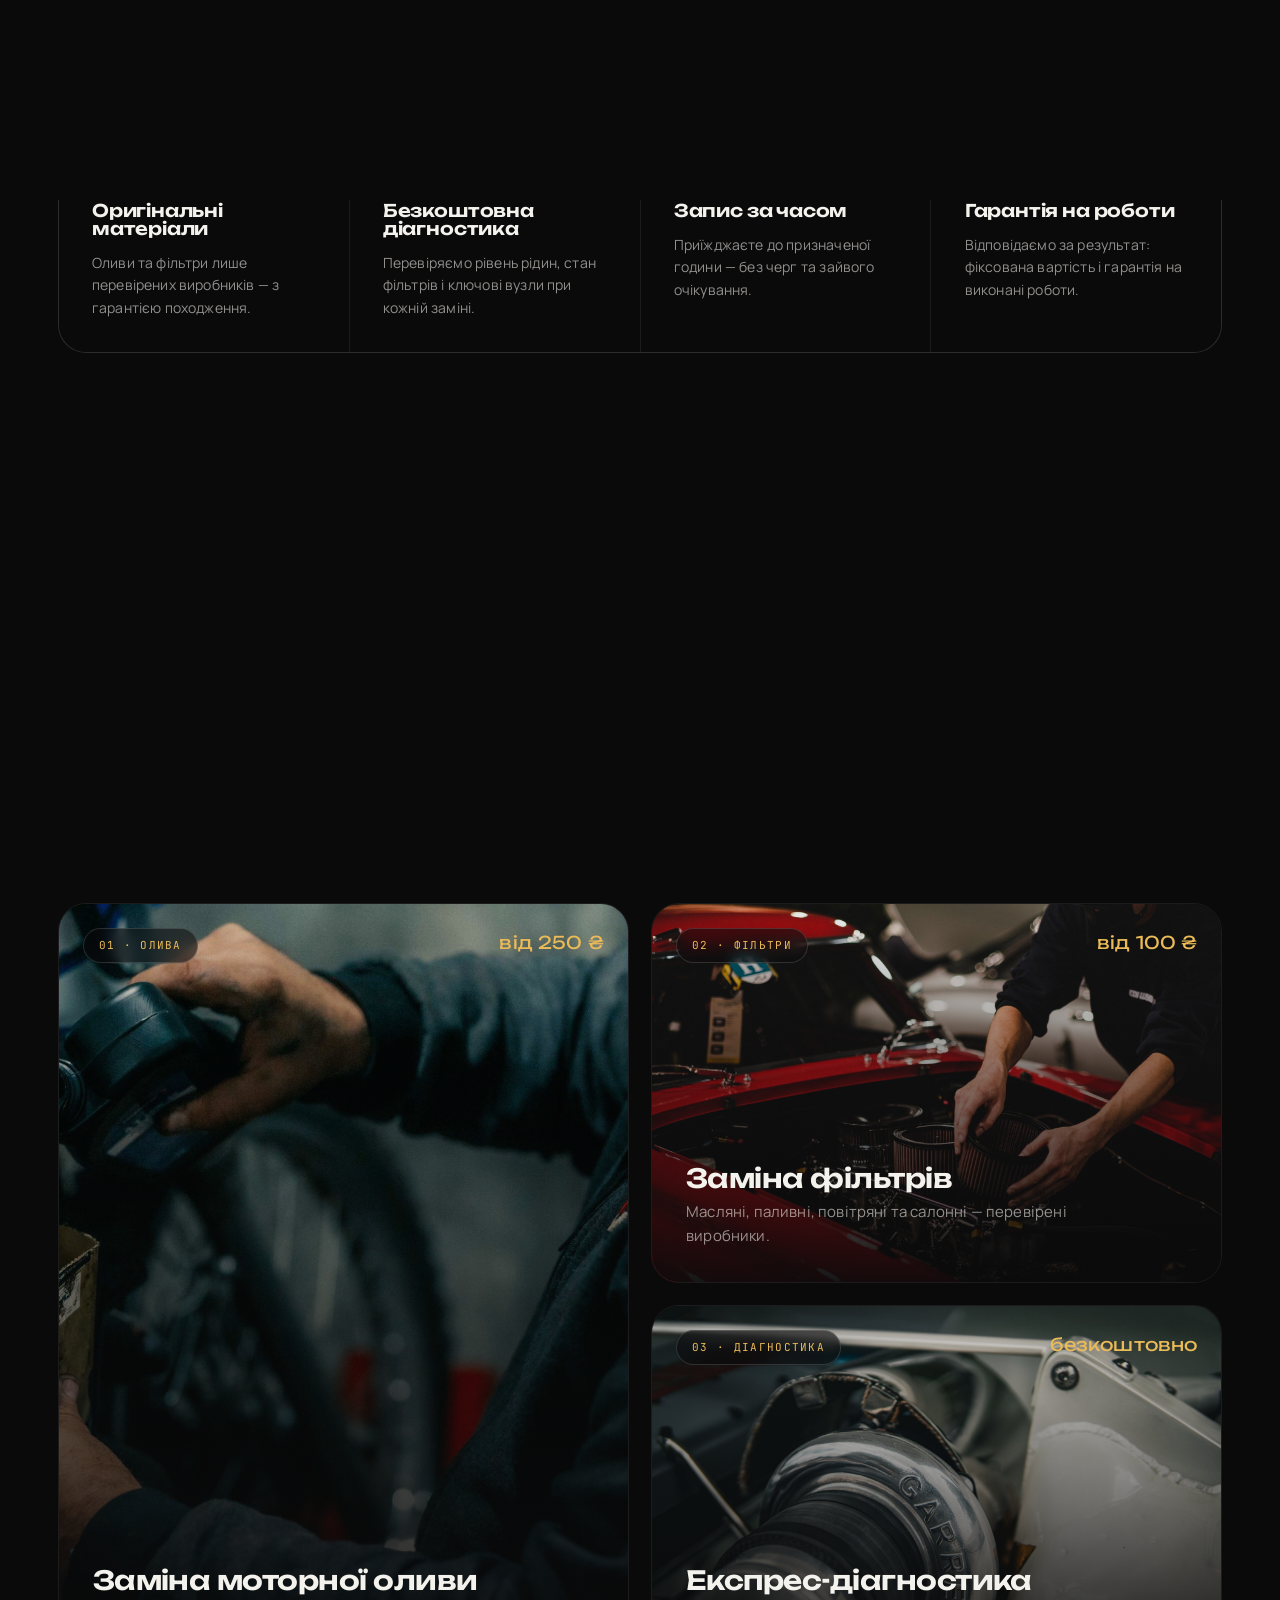
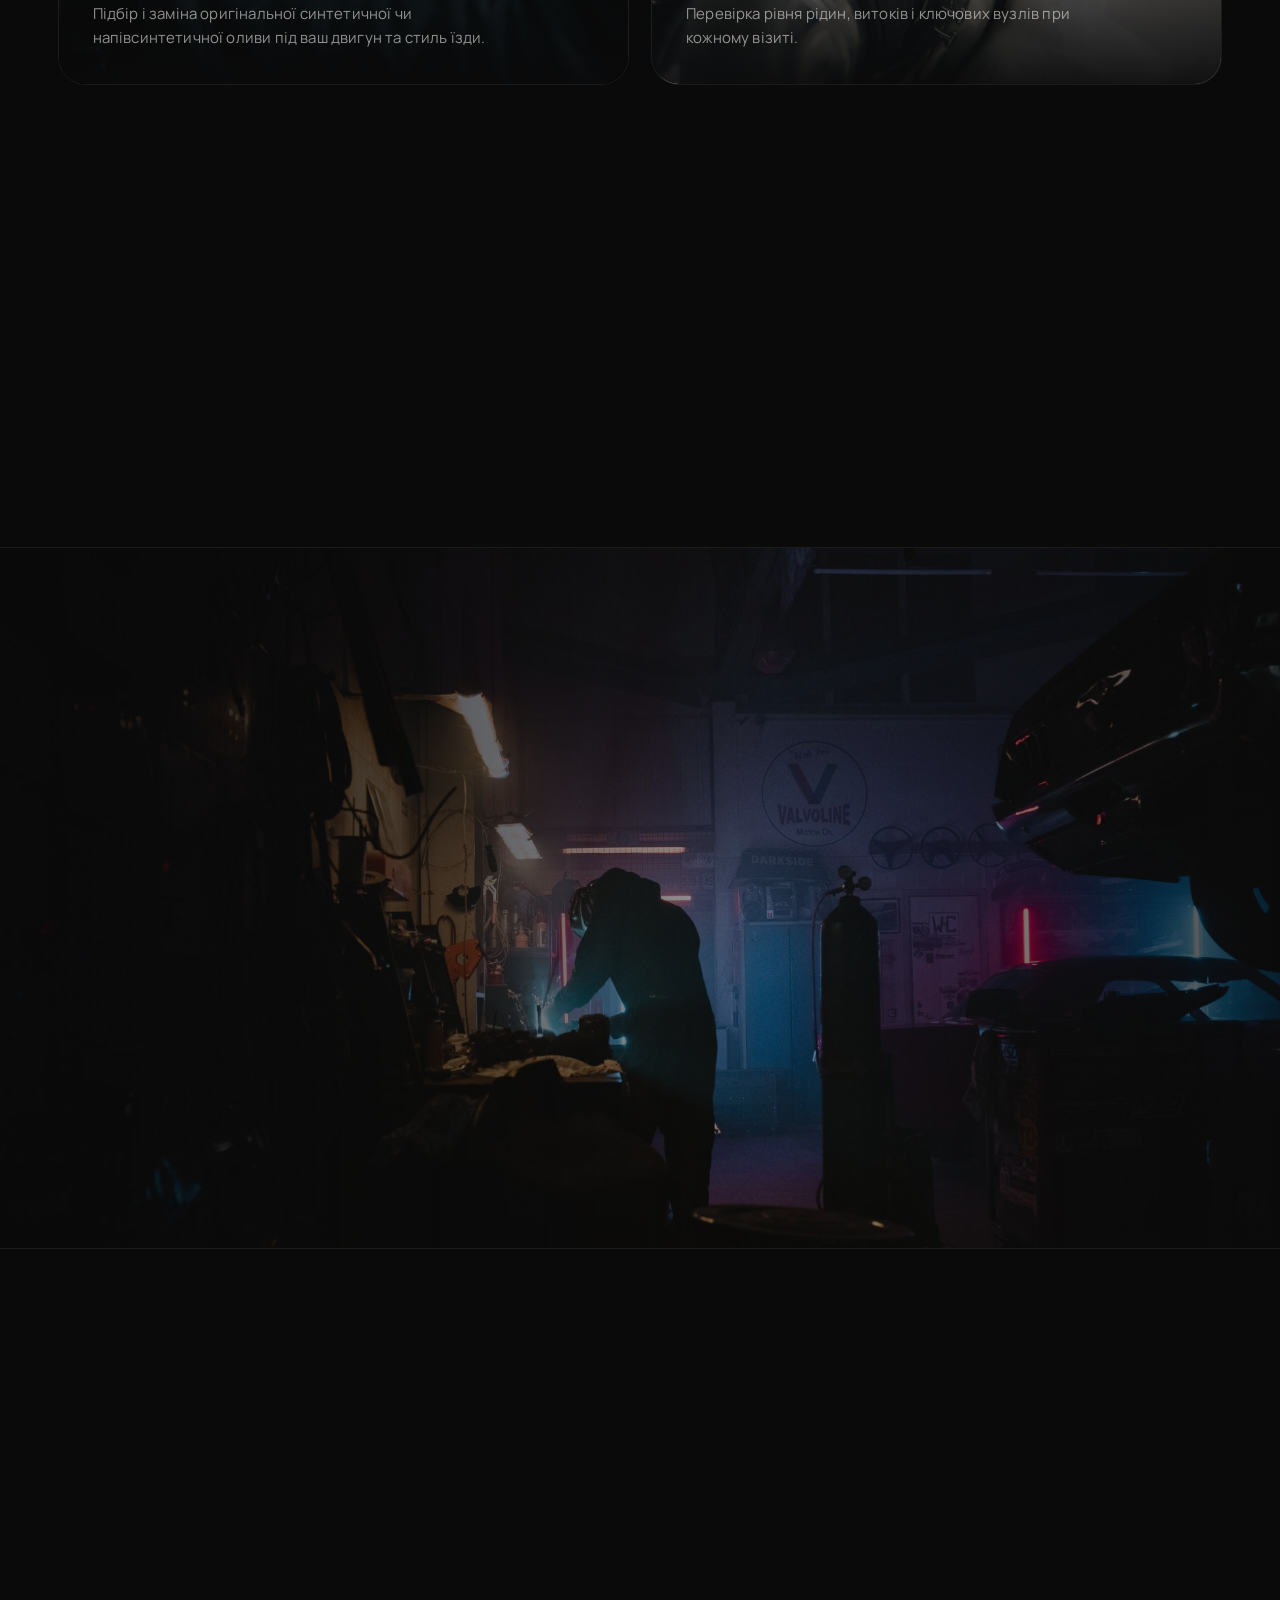
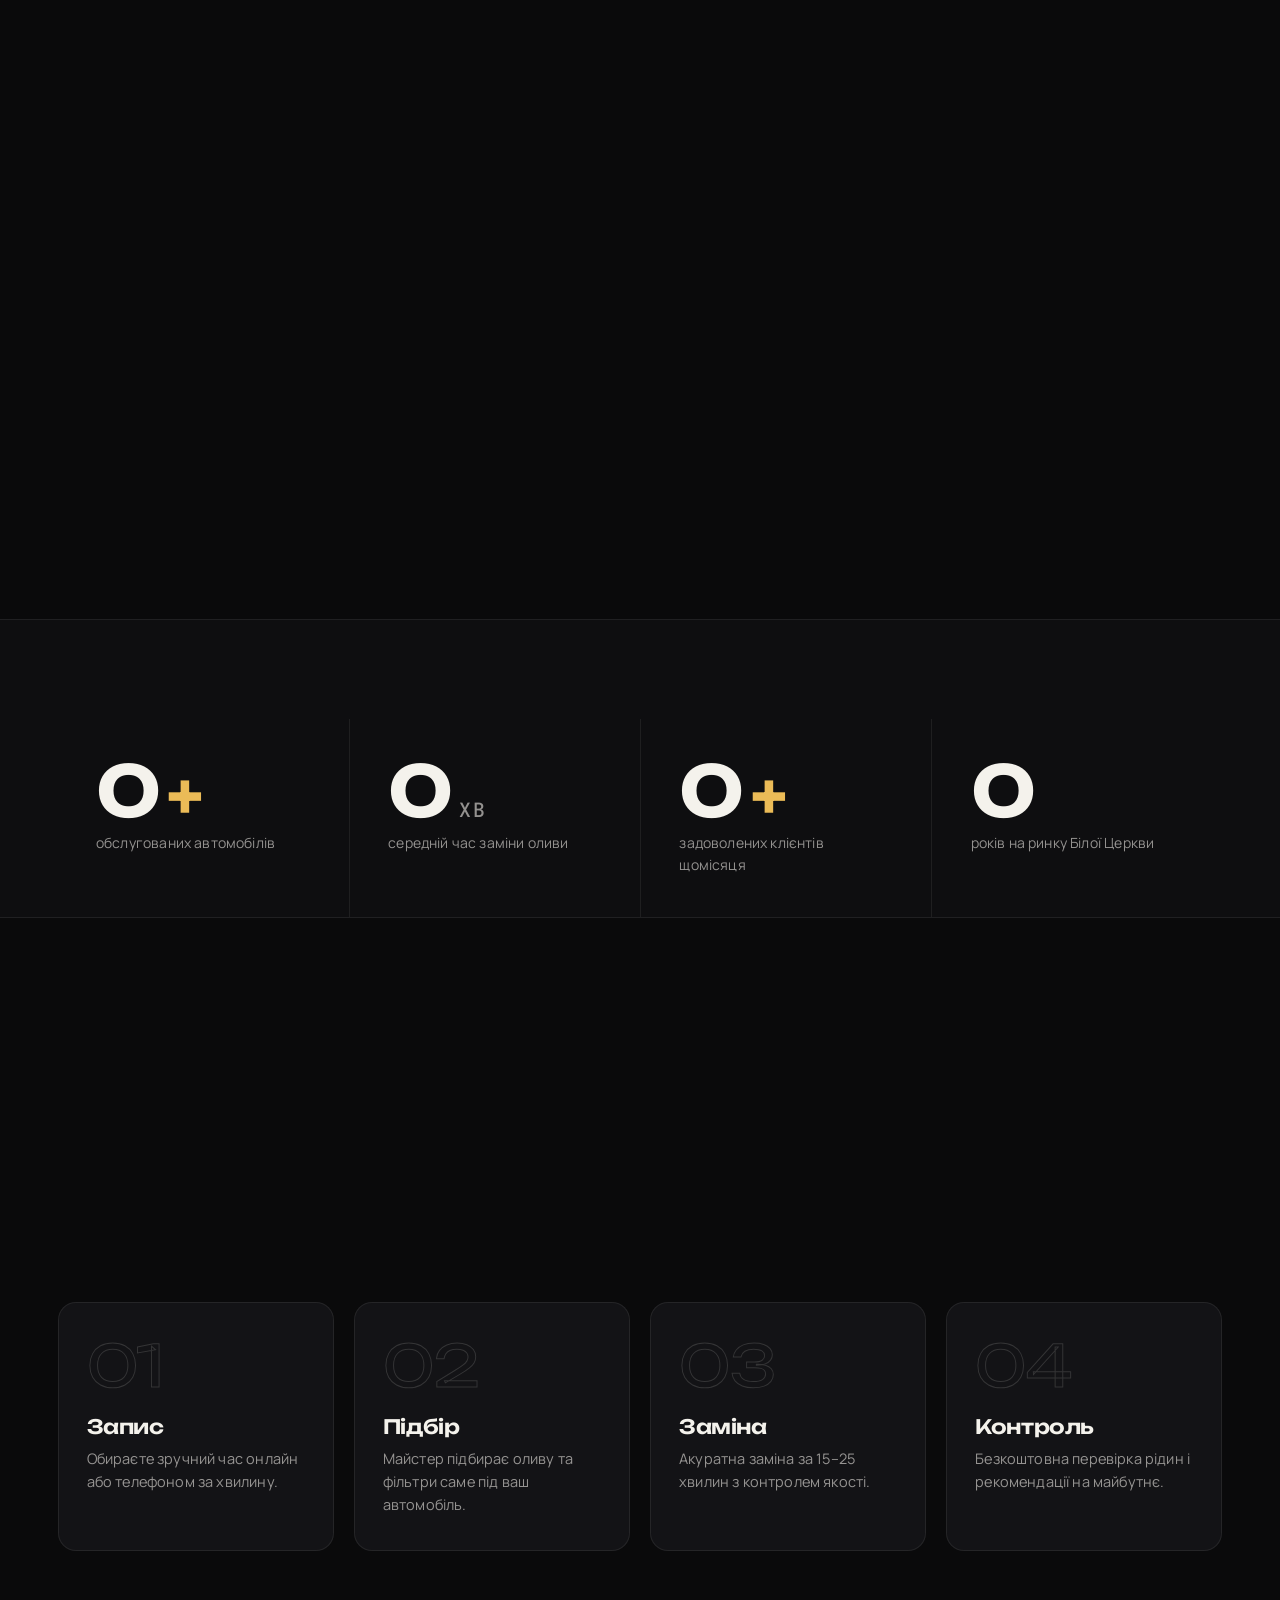
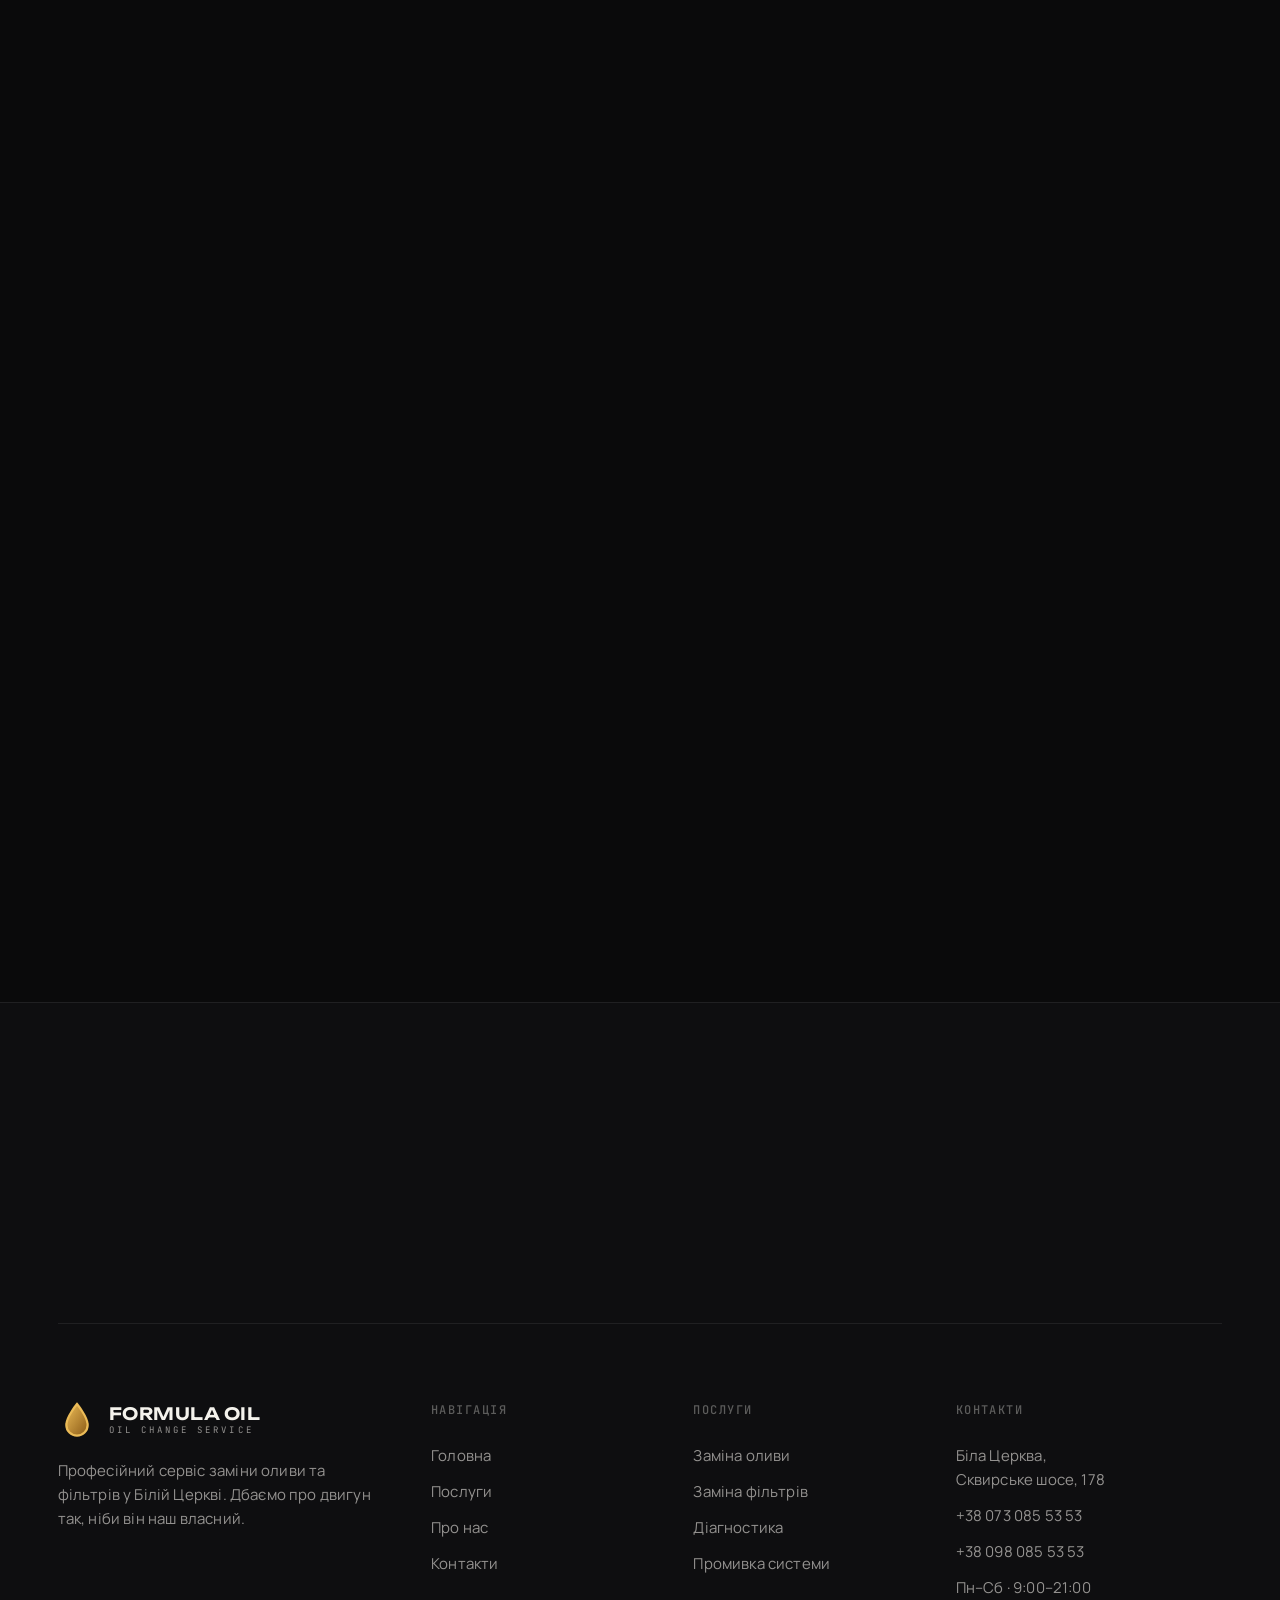
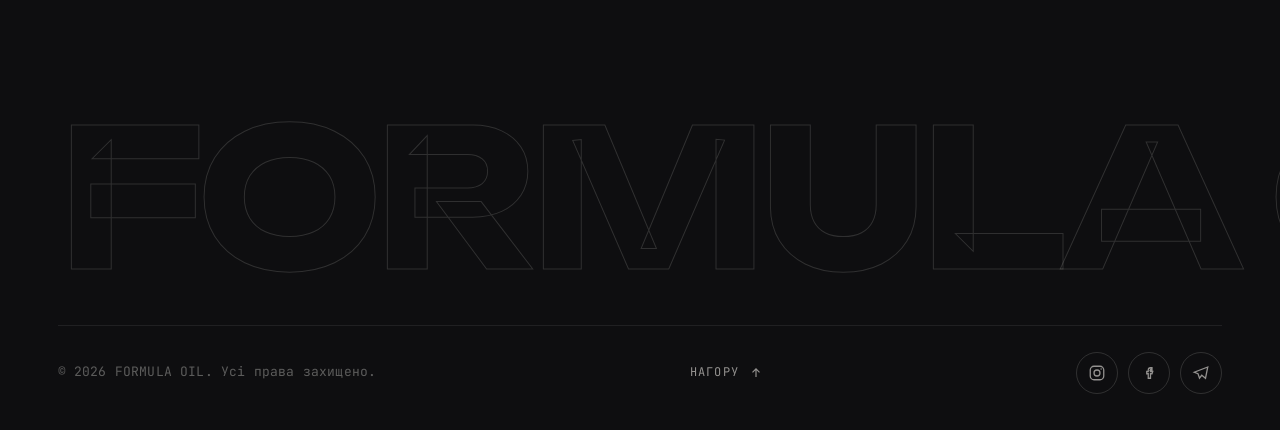
==== commit f65753e7: "Rework hero & header: minimal header, floating phone button, hero CTA - Header reduced to logo + ham" ====
--- a/index.html
+++ b/index.html
@@ -45,24 +45,7 @@
         <svg class="logo__mark" viewBox="0 0 100 100" aria-hidden="true"><path class="drop-fill" d="M50 8 C50 8 22 42 22 63 a28 28 0 0 0 56 0 C78 42 50 8 50 8 Z" /><path class="drop" d="M50 8 C50 8 22 42 22 63 a28 28 0 0 0 56 0 C78 42 50 8 50 8 Z" /></svg>
         <span class="logo__word"><b>FORMULA OIL</b><span>Oil change service</span></span>
       </a>
-      <nav class="nav" aria-label="Головне меню">
-        <a class="nav__link" href="index.html"><span>Головна</span></a>
-        <a class="nav__link" href="services.html"><span>Послуги</span></a>
-        <a class="nav__link" href="about.html"><span>Про нас</span></a>
-        <a class="nav__link" href="contacts.html"><span>Контакти</span></a>
-      </nav>
-      <div class="header__actions">
-        <a class="header__phone" href="tel:+380730855353" aria-label="Зателефонувати"><svg viewBox="0 0 24 24" fill="currentColor"><path d="M6.6 10.8a15.5 15.5 0 0 0 6.6 6.6l2.2-2.2c.3-.28.7-.37 1.02-.24 1.12.37 2.33.57 3.58.57.55 0 1 .45 1 1V20c0 .55-.45 1-1 1C10.4 21 3 13.6 3 4.5 3 3.95 3.45 3.5 4 3.5H7.5c.55 0 1 .45 1 1 0 1.25.2 2.46.57 3.58.13.32.04.72-.24 1L6.6 10.8z"/></svg><span>+38 073 085 53 53</span></a>
-        <div class="header__socials">
-          <a href="https://instagram.com/" target="_blank" rel="noopener" aria-label="Instagram"><svg viewBox="0 0 24 24" fill="currentColor"><path d="M12 2.2c3.2 0 3.58.01 4.85.07 1.17.05 1.8.25 2.23.42.56.22.96.48 1.38.9.42.42.68.82.9 1.38.17.43.37 1.06.42 2.23.06 1.27.07 1.65.07 4.85s-.01 3.58-.07 4.85c-.05 1.17-.25 1.8-.42 2.23-.22.56-.48.96-.9 1.38-.42.42-.82.68-1.38.9-.43.17-1.06.37-2.23.42-1.27.06-1.65.07-4.85.07s-3.58-.01-4.85-.07c-1.17-.05-1.8-.25-2.23-.42a3.7 3.7 0 0 1-1.38-.9 3.7 3.7 0 0 1-.9-1.38c-.17-.43-.37-1.06-.42-2.23C2.2 15.58 2.2 15.2 2.2 12s.01-3.58.07-4.85c.05-1.17.25-1.8.42-2.23.22-.56.48-.96.9-1.38.42-.42.82-.68 1.38-.9.43-.17 1.06-.37 2.23-.42C8.42 2.2 8.8 2.2 12 2.2zm0 1.8c-3.15 0-3.5.01-4.75.07-.9.04-1.4.2-1.72.32-.43.17-.74.37-1.06.7-.32.32-.52.63-.7 1.06-.12.32-.28.82-.32 1.72C3.98 8.5 3.98 8.85 3.98 12s0 3.5.07 4.75c.04.9.2 1.4.32 1.72.17.43.37.74.7 1.06.32.32.63.52 1.06.7.32.12.82.28 1.72.32 1.25.06 1.6.07 4.75.07s3.5-.01 4.75-.07c.9-.04 1.4-.2 1.72-.32.43-.17.74-.37 1.06-.7.32-.32.52-.63.7-1.06.12-.32.28-.82.32-1.72.06-1.25.07-1.6.07-4.75s0-3.5-.07-4.75c-.04-.9-.2-1.4-.32-1.72a2.9 2.9 0 0 0-.7-1.06 2.9 2.9 0 0 0-1.06-.7c-.32-.12-.82-.28-1.72-.32C15.5 4.01 15.15 4 12 4zm0 3.06A4.94 4.94 0 1 1 7.06 12 4.94 4.94 0 0 1 12 7.06zm0 1.8A3.14 3.14 0 1 0 15.14 12 3.14 3.14 0 0 0 12 8.86zm5.15-.63a1.15 1.15 0 1 1-1.15-1.15 1.15 1.15 0 0 1 1.15 1.15z"/></svg></a>
-          <a href="https://t.me/" target="_blank" rel="noopener" aria-label="Telegram"><svg viewBox="0 0 24 24" fill="currentColor"><path d="M21.94 4.3L2.9 11.64c-1.05.42-1.04 1.02-.19 1.28l4.88 1.52 1.9 5.82c.23.63.4.87.85.87.35 0 .5-.16.7-.35l2.34-2.28 4.87 3.6c.9.5 1.54.24 1.76-.83l3.18-14.98c.33-1.3-.5-1.9-1.36-1.5z"/></svg></a>
-          <a href="https://facebook.com/" target="_blank" rel="noopener" aria-label="Facebook"><svg viewBox="0 0 24 24" fill="currentColor"><path d="M22 12a10 10 0 1 0-11.56 9.88v-6.99H7.9V12h2.54V9.8c0-2.5 1.5-3.9 3.78-3.9 1.1 0 2.24.2 2.24.2v2.46h-1.26c-1.24 0-1.63.77-1.63 1.56V12h2.78l-.44 2.89h-2.34v6.99A10 10 0 0 0 22 12z"/></svg></a>
-        </div>
-        <span class="header__sep" aria-hidden="true"></span>
-        <a class="btn btn--primary" href="contacts.html#zapys"><span class="hide-sm">Записатися</span>
-          <svg class="btn__ico" viewBox="0 0 24 24" fill="none" stroke="currentColor" stroke-width="2"><path d="M5 12h14M13 6l6 6-6 6"/></svg></a>
-        <button class="burger" aria-label="Меню"><span></span><span></span></button>
-      </div>
+      <button class="burger" aria-label="Меню"><span></span><span></span></button>
     </div>
   </header>
 
@@ -79,8 +62,16 @@
     </div>
   </div>
 
-  <a class="mobile-cta" href="contacts.html#zapys" aria-label="Записатися на заміну">Записатися
-    <svg viewBox="0 0 24 24" fill="none" stroke="currentColor" stroke-width="2"><path d="M5 12h14M13 6l6 6-6 6"/></svg></a>
+  <!-- Floating phone: expands a compact panel with the two numbers -->
+  <div class="phone-fab" data-phone-fab>
+    <div class="phone-fab__panel">
+      <a href="tel:+380730855353">+38 073 085 53 53</a>
+      <a href="tel:+380980855353">+38 098 085 53 53</a>
+    </div>
+    <button class="phone-fab__btn" type="button" aria-label="Показати номери телефонів" aria-expanded="false">
+      <svg viewBox="0 0 24 24" fill="currentColor" aria-hidden="true"><path d="M6.6 10.8a15.5 15.5 0 0 0 6.6 6.6l2.2-2.2c.3-.28.7-.37 1.02-.24 1.12.37 2.33.57 3.58.57.55 0 1 .45 1 1V20c0 .55-.45 1-1 1C10.4 21 3 13.6 3 4.5 3 3.95 3.45 3.5 4 3.5H7.5c.55 0 1 .45 1 1 0 1.25.2 2.46.57 3.58.13.32.04.72-.24 1L6.6 10.8z"/></svg>
+    </button>
+  </div>
 
   <main>
     <!-- HERO -->
@@ -89,14 +80,6 @@
       <div class="container container--wide">
         <div class="hero__grid">
           <div class="hero__main">
-            <div class="hero__phones" data-hero>
-              <span class="hero__phones-ico"><svg viewBox="0 0 24 24" fill="currentColor" aria-hidden="true"><path d="M6.6 10.8a15.5 15.5 0 0 0 6.6 6.6l2.2-2.2c.3-.28.7-.37 1.02-.24 1.12.37 2.33.57 3.58.57.55 0 1 .45 1 1V20c0 .55-.45 1-1 1C10.4 21 3 13.6 3 4.5 3 3.95 3.45 3.5 4 3.5H7.5c.55 0 1 .45 1 1 0 1.25.2 2.46.57 3.58.13.32.04.72-.24 1L6.6 10.8z"/></svg></span>
-              <div class="hero__phones-nums">
-                <a href="tel:+380730855353">+38 073 085 53 53</a>
-                <span class="hero__phones-sep"></span>
-                <a href="tel:+380980855353">+38 098 085 53 53</a>
-              </div>
-            </div>
             <h1 class="hero__title">
               <span class="line"><span>Заміна оливи</span></span>
               <span class="line"><span>для тих, хто</span></span>
@@ -105,6 +88,10 @@
             <div class="hero__bottom">
               <div class="hero__lead-wrap">
                 <p class="lead" data-hero>Швидка та професійна заміна моторної оливи, масляних, паливних і повітряних фільтрів. Запис за часом — без черг та зайвого очікування.</p>
+                <div class="hero__actions" data-hero>
+                  <a class="btn btn--primary btn--lg" href="contacts.html#zapys">Записатися
+                    <svg class="btn__ico" viewBox="0 0 24 24" fill="none" stroke="currentColor" stroke-width="2"><path d="M5 12h14M13 6l6 6-6 6"/></svg></a>
+                </div>
               </div>
               <div class="hero__stats" data-hero>
                 <div class="stat"><b><span data-count="12">0</span><span class="plus">+</span></b><span>років досвіду</span></div>
--- a/assets/css/style.css
+++ b/assets/css/style.css
@@ -226,14 +226,19 @@
 .header__sep { width: 1px; height: 26px; background: var(--line-2); }
 @media (max-width: 1080px) { .header__socials, .header__sep { display: none; } }
 
-/* mobile floating CTA (hero buttons removed → CTA lives in header + here) */
-.mobile-cta { display: none; }
-@media (max-width: 900px) {
-  .mobile-cta { display: inline-flex; align-items: center; gap: 10px; position: fixed; right: 16px; bottom: 16px; z-index: 70; padding: 15px 22px; border-radius: 100px; background: linear-gradient(135deg, #F6D482, #EBBB57 46%, #D49B3B); color: #1E1406; font-family: var(--font-mono); font-size: 12px; letter-spacing: 0.1em; text-transform: uppercase; font-weight: 600; box-shadow: 0 12px 30px -8px rgba(211,155,59,0.6), inset 0 1px 0 rgba(255,255,255,0.5); }
-  .mobile-cta svg { width: 16px; height: 16px; }
-}
-
-.burger { display: none; width: 48px; height: 48px; border-radius: 50%; border: 1px solid var(--line-2); position: relative; z-index: 2; }
+/* Floating phone button (bottom-right) with an expanding numbers panel */
+.phone-fab { position: fixed; right: 22px; bottom: 22px; z-index: 75; display: flex; flex-direction: column; align-items: flex-end; gap: 12px; }
+.phone-fab__btn { width: 56px; height: 56px; border-radius: 50%; display: inline-flex; align-items: center; justify-content: center; border: 1px solid rgba(235,187,87,0.4); background: rgba(14,13,12,0.55); backdrop-filter: blur(12px); -webkit-backdrop-filter: blur(12px); color: var(--accent-2); box-shadow: 0 10px 30px -12px rgba(0,0,0,0.7); transition: border-color 0.35s var(--ease), box-shadow 0.35s var(--ease), transform 0.35s var(--ease); }
+.phone-fab__btn svg { width: 22px; height: 22px; }
+.phone-fab__btn:hover { border-color: rgba(235,187,87,0.85); box-shadow: 0 10px 30px -10px rgba(235,187,87,0.35); transform: translateY(-2px); }
+.phone-fab.is-open .phone-fab__btn { border-color: var(--accent); box-shadow: 0 0 0 1px rgba(235,187,87,0.14), 0 10px 30px -10px rgba(235,187,87,0.4); }
+.phone-fab__panel { display: flex; flex-direction: column; gap: 2px; padding: 12px 16px; border-radius: 14px; border: 1px solid rgba(235,187,87,0.28); background: rgba(14,13,12,0.72); backdrop-filter: blur(14px); -webkit-backdrop-filter: blur(14px); box-shadow: 0 18px 44px -16px rgba(0,0,0,0.75); opacity: 0; transform: translateY(12px) scale(0.94); transform-origin: bottom right; pointer-events: none; transition: opacity 0.35s var(--ease), transform 0.35s var(--ease); }
+.phone-fab.is-open .phone-fab__panel { opacity: 1; transform: translateY(0) scale(1); pointer-events: auto; }
+.phone-fab__panel a { font-family: var(--font-mono); font-size: 15px; letter-spacing: 0.02em; color: var(--text); white-space: nowrap; padding: 5px 4px; transition: color 0.25s var(--ease); }
+.phone-fab__panel a:hover { color: var(--accent-2); }
+@media (max-width: 620px) { .phone-fab { right: 16px; bottom: calc(18px + env(safe-area-inset-bottom, 0px)); } .phone-fab__btn { width: 52px; height: 52px; } }
+
+.burger { display: inline-flex; align-items: center; justify-content: center; width: 48px; height: 48px; border-radius: 50%; border: 1px solid var(--line-2); background: rgba(255,255,255,0.02); position: relative; z-index: 2; }
 .burger span { position: absolute; left: 50%; top: 50%; width: 20px; height: 1.6px; border-radius: 2px; background: var(--text); transition: transform 0.4s var(--ease), opacity 0.3s var(--ease); }
 .burger span:nth-child(1) { transform: translate(-50%, -50%) translateY(-4px); }
 .burger span:nth-child(2) { transform: translate(-50%, -50%) translateY(4px); }
@@ -290,19 +295,6 @@
 .hero__title em { font-style: normal; color: var(--accent-2); }
 .hero__title .outline { color: transparent; -webkit-text-stroke: 1.5px var(--text); }
 
-/* hero phones — compact box sized to its content (replaces the old kicker) */
-.hero__phones { display: inline-flex; width: fit-content; max-width: 100%; align-self: flex-start; align-items: center; gap: 14px; padding: 12px 22px; border: 1px solid rgba(235,187,87,0.25); border-radius: 14px; background: rgba(12,11,10,0.42); backdrop-filter: blur(8px); -webkit-backdrop-filter: blur(8px); }
-.hero__phones-ico { display: inline-flex; color: var(--accent-2); flex: none; }
-.hero__phones-ico svg { width: 17px; height: 17px; }
-.hero__phones-nums { display: inline-flex; align-items: center; gap: 16px; }
-.hero__phones-sep { width: 1px; height: 16px; background: var(--line-2); flex: none; }
-.hero__phones a { font-family: var(--font-mono); font-size: clamp(14px, 1.4vw, 17px); font-weight: 500; letter-spacing: 0.02em; color: var(--text); white-space: nowrap; transition: color 0.3s var(--ease); }
-.hero__phones a:hover { color: var(--accent-2); }
-@media (max-width: 620px) {
-  .hero__phones { gap: 12px; padding: 12px 18px; }
-  .hero__phones-nums { flex-direction: column; align-items: flex-start; gap: 5px; }
-  .hero__phones-sep { display: none; }
-}
 
 .hero__bottom { display: flex; flex-wrap: wrap; gap: 26px 56px; align-items: flex-end; justify-content: space-between; }
 .hero__lead-wrap { max-width: 500px; display: flex; flex-direction: column; gap: 22px; }
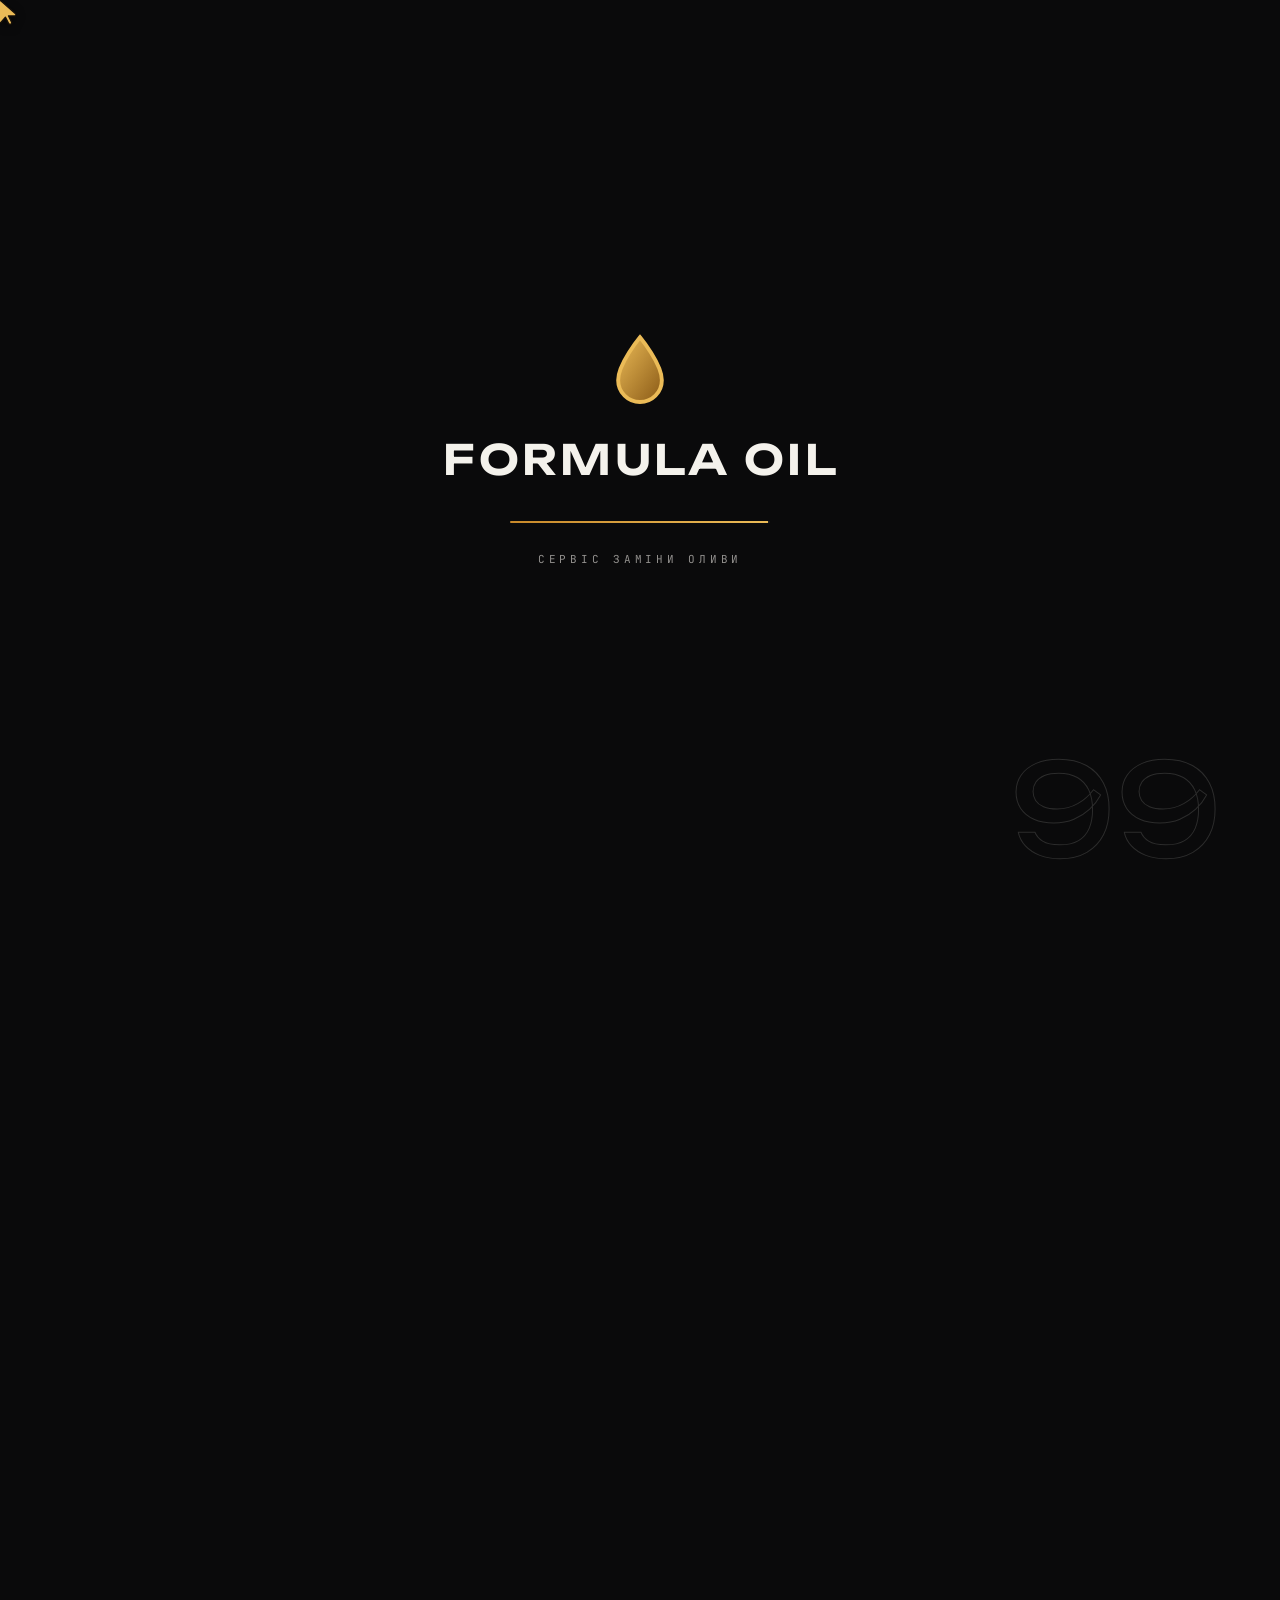
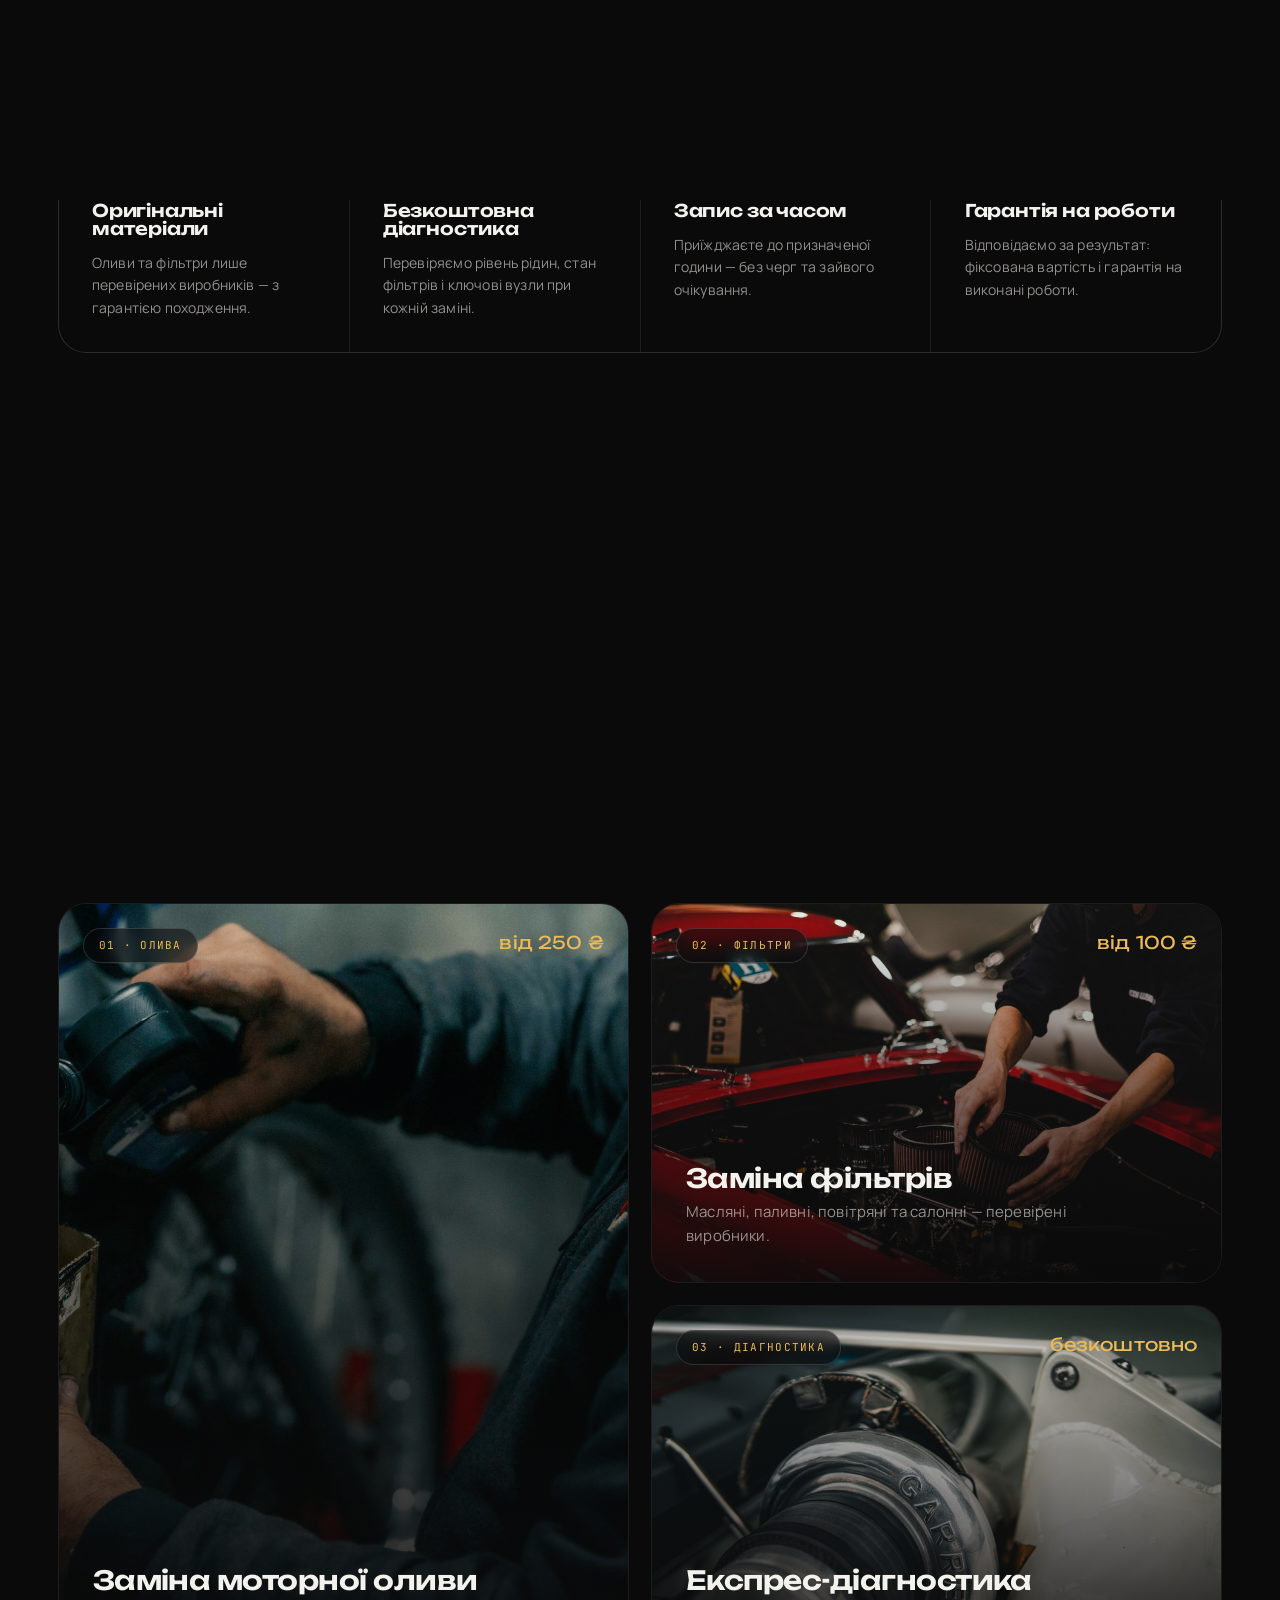
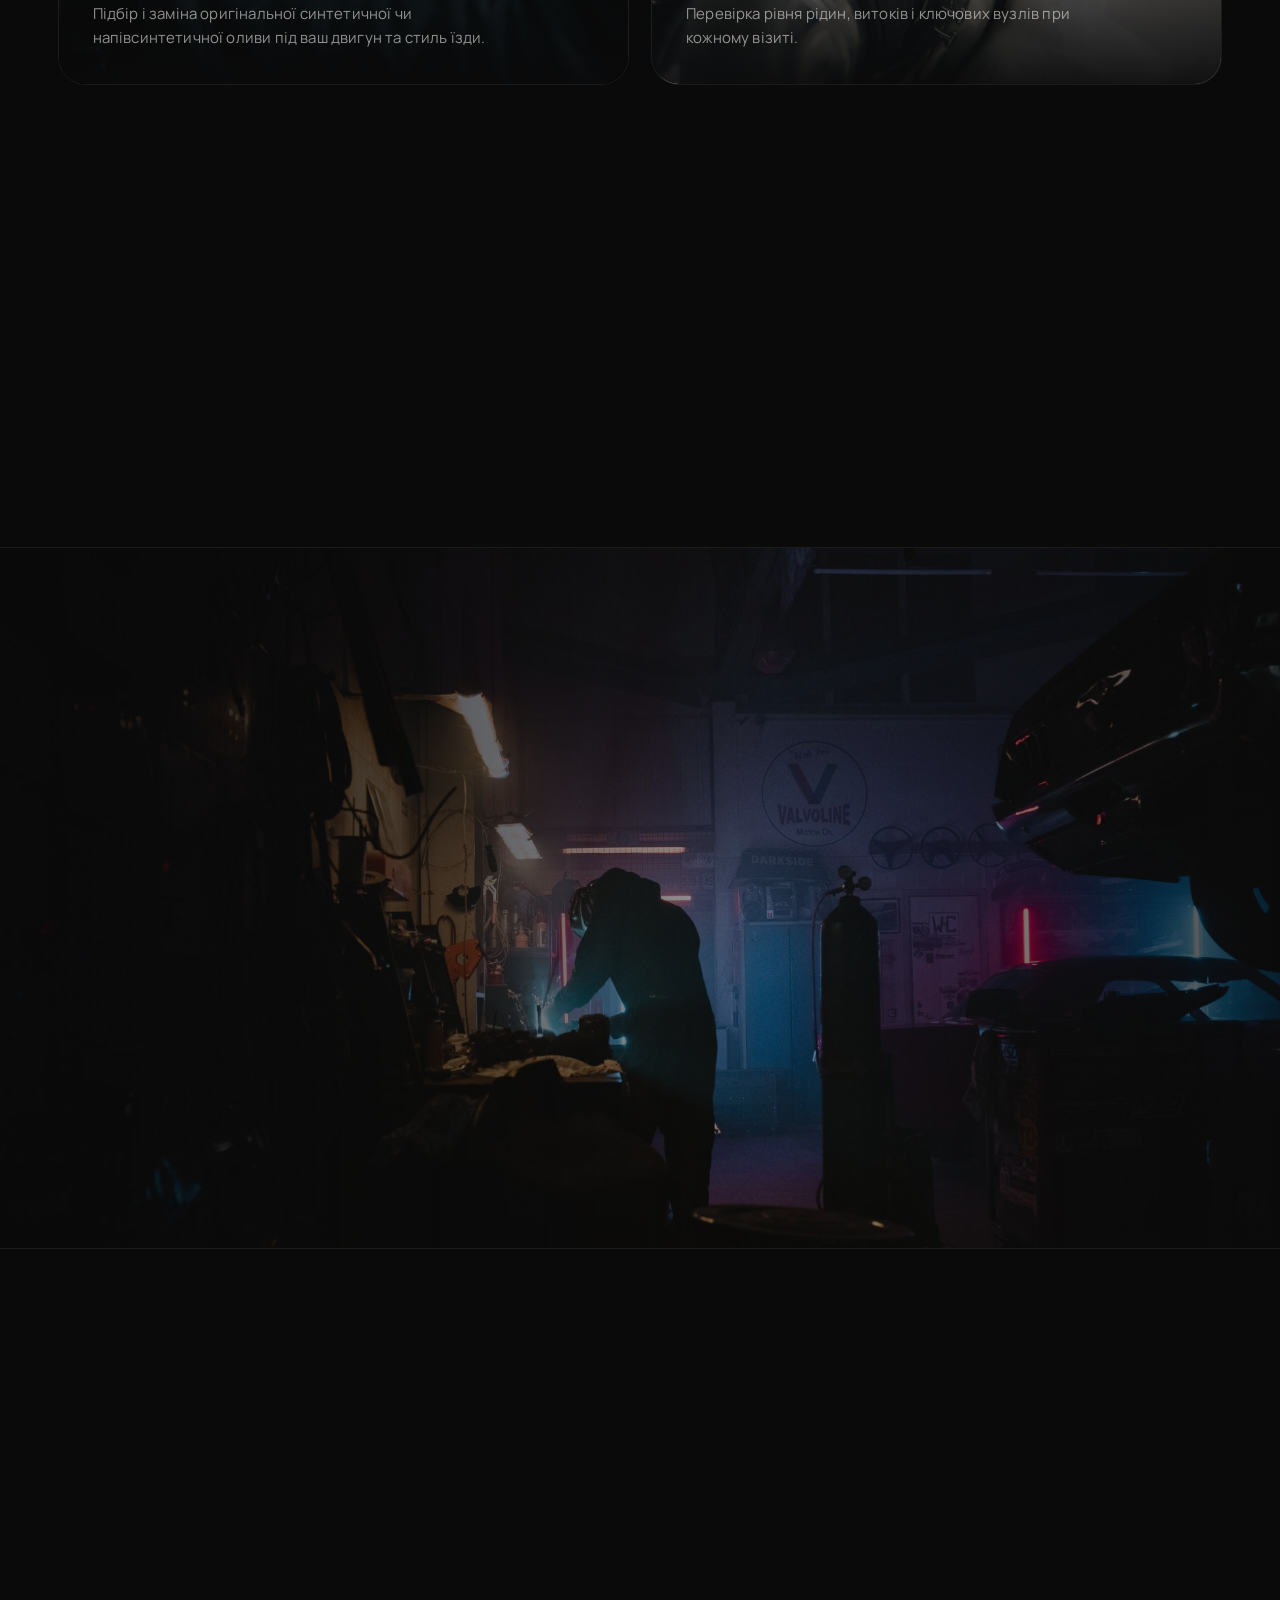
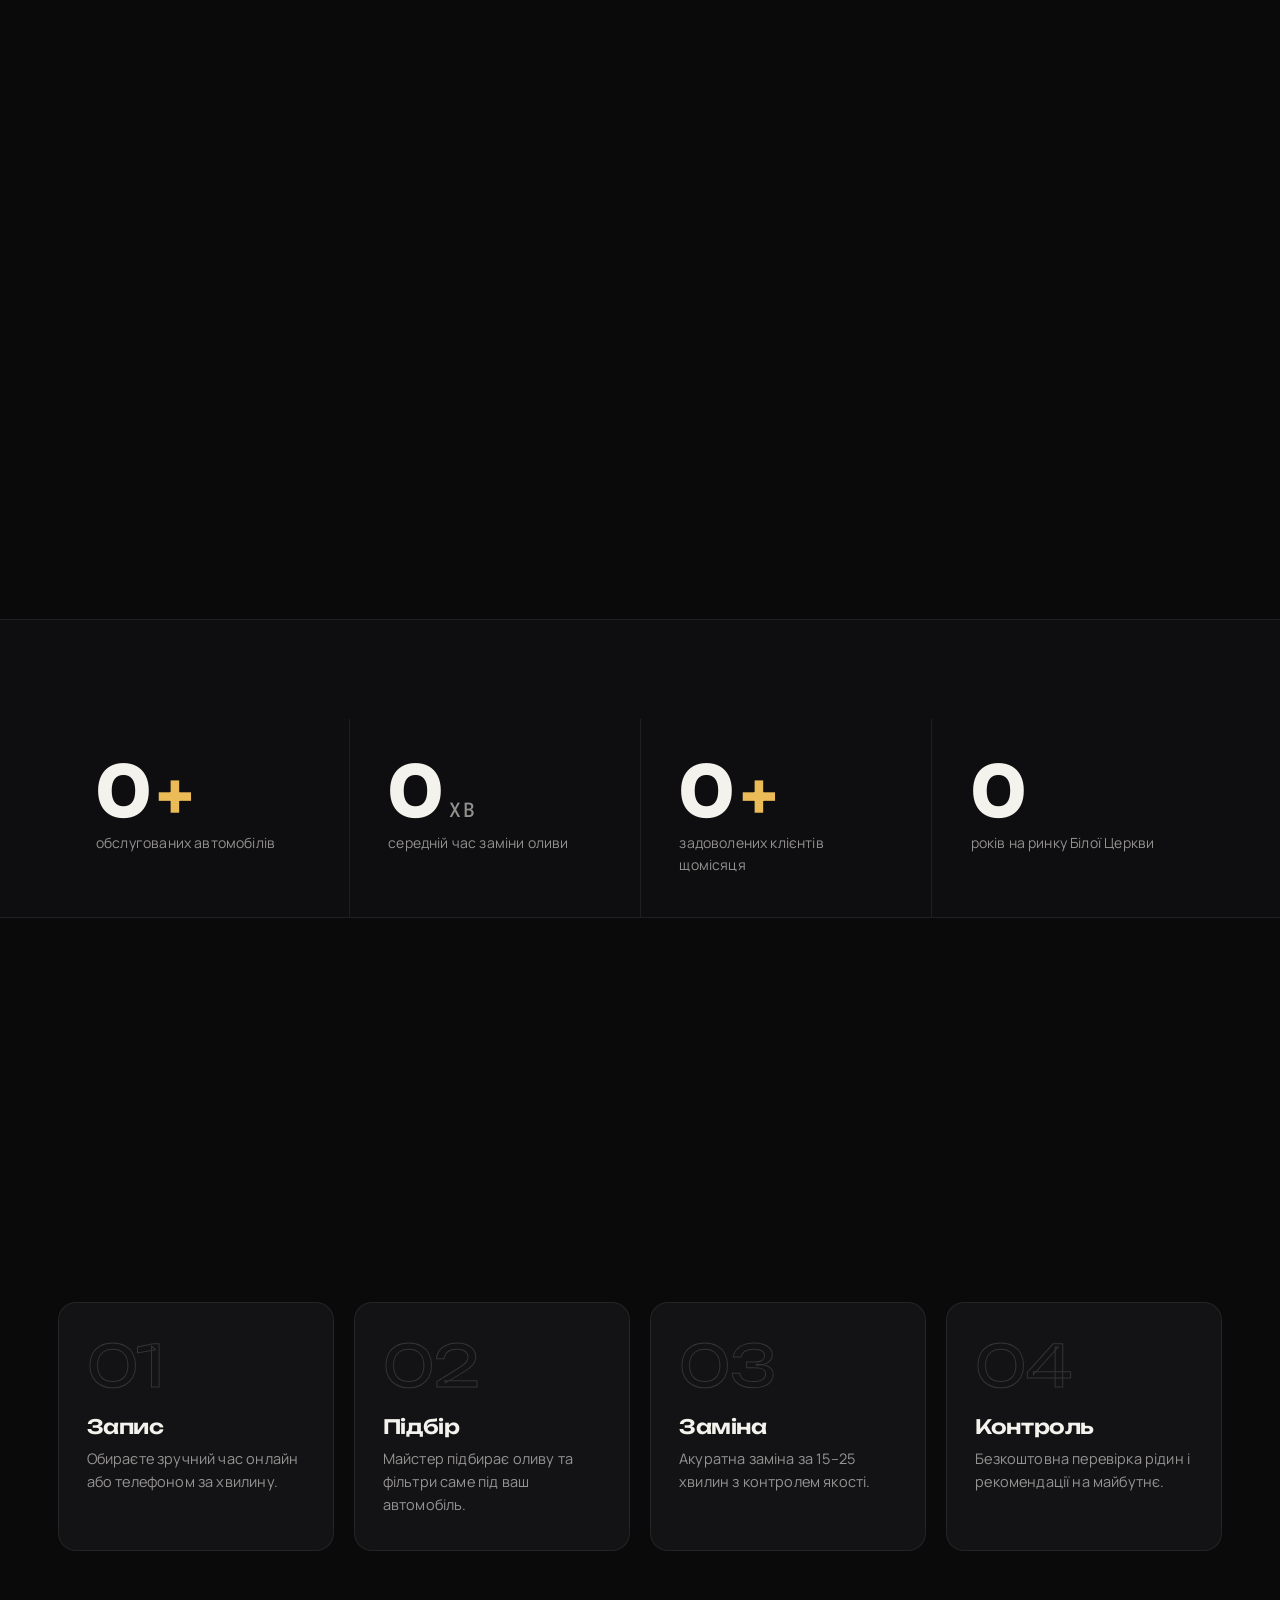
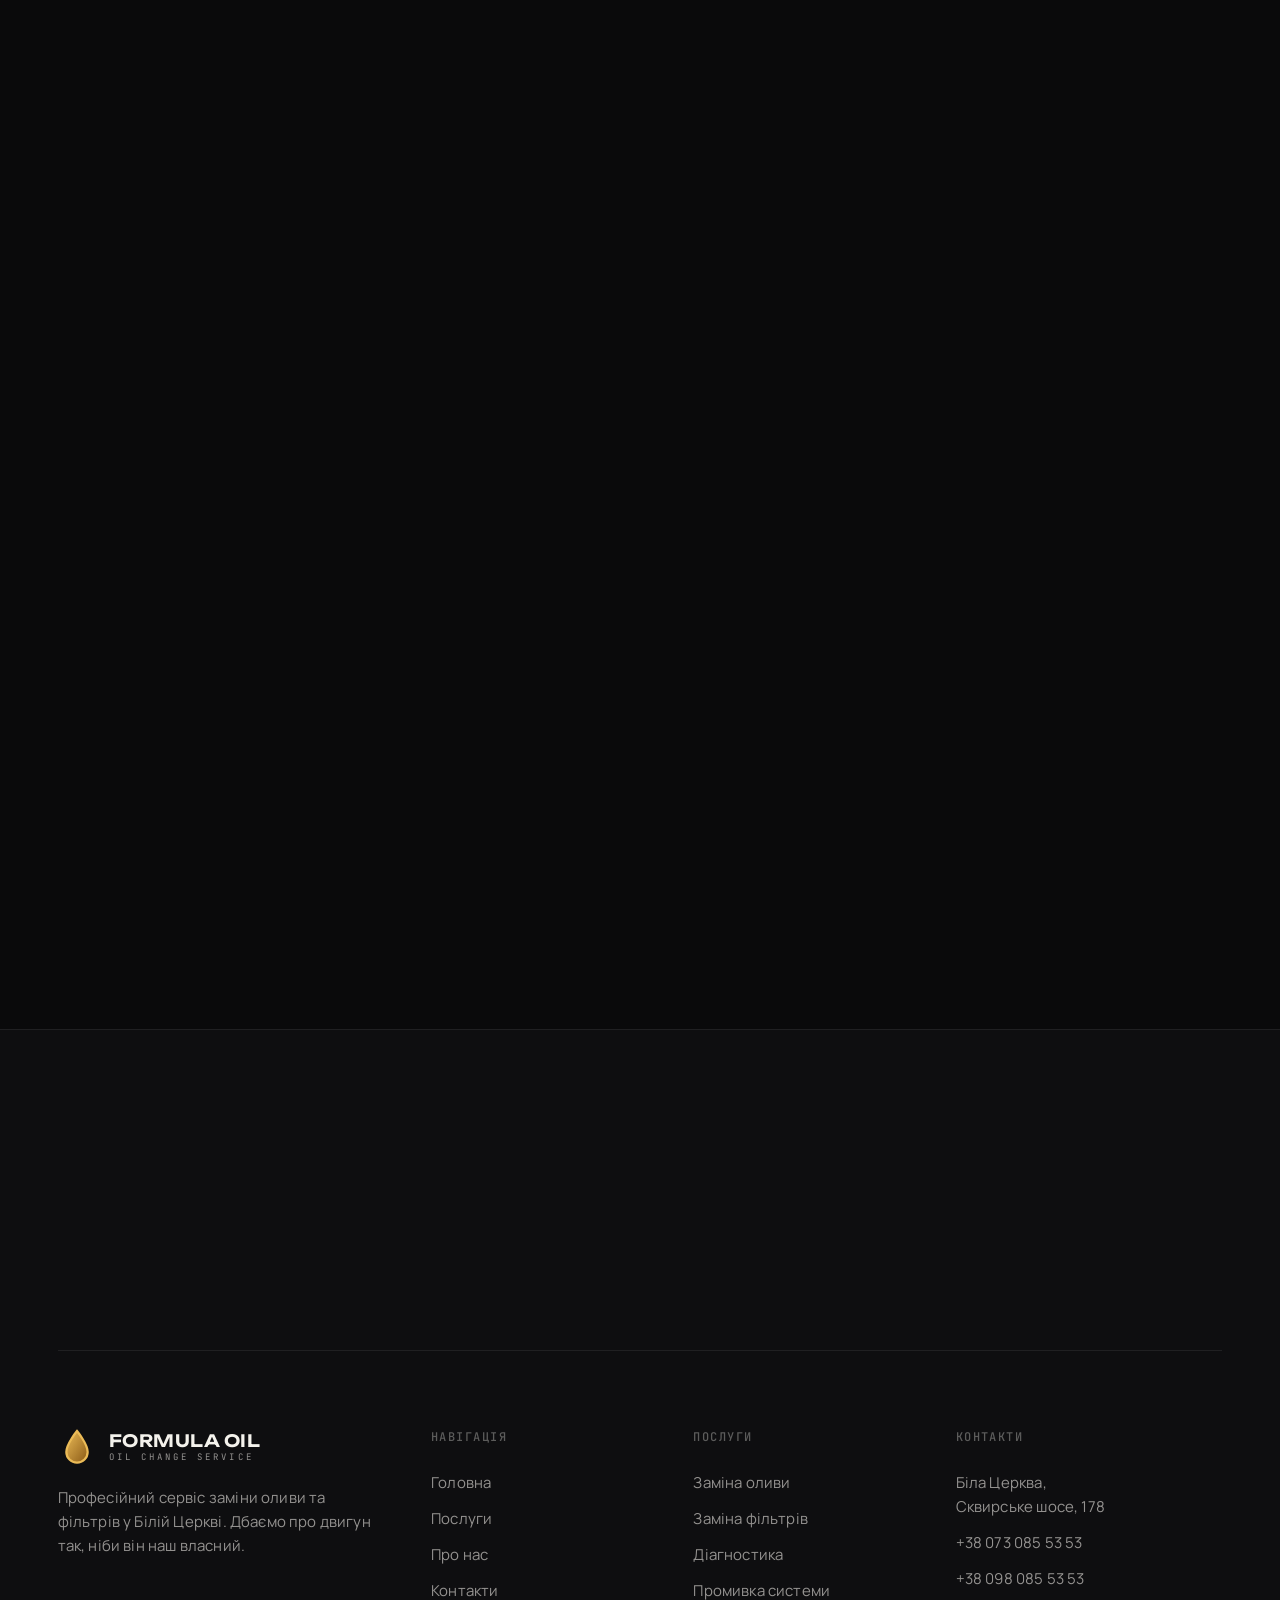
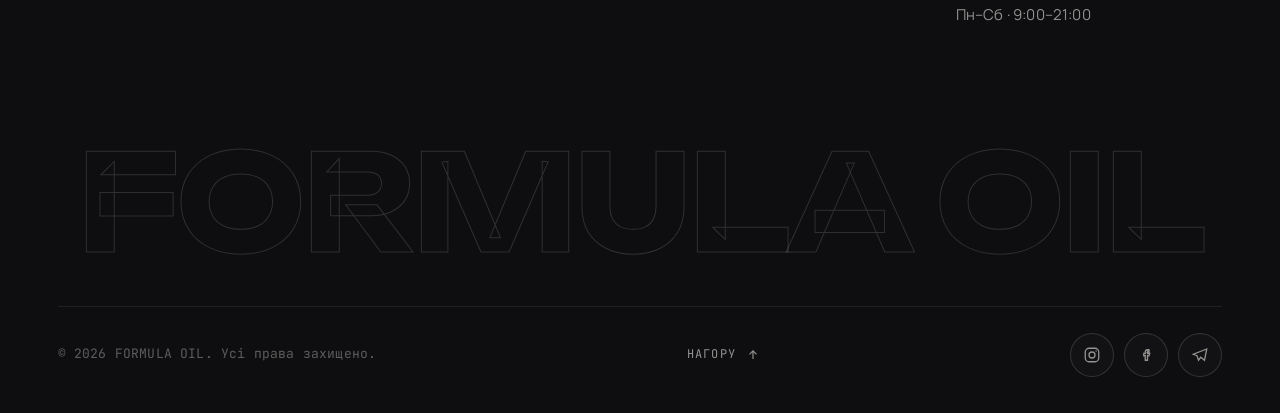
==== commit 8eb911f8: "Header: phones + CTA back (desktop) with burger kept; fix subpage top black strip - Header now shows" ====
--- a/index.html
+++ b/index.html
@@ -45,7 +45,18 @@
         <svg class="logo__mark" viewBox="0 0 100 100" aria-hidden="true"><path class="drop-fill" d="M50 8 C50 8 22 42 22 63 a28 28 0 0 0 56 0 C78 42 50 8 50 8 Z" /><path class="drop" d="M50 8 C50 8 22 42 22 63 a28 28 0 0 0 56 0 C78 42 50 8 50 8 Z" /></svg>
         <span class="logo__word"><b>FORMULA OIL</b><span>Oil change service</span></span>
       </a>
-      <button class="burger" aria-label="Меню"><span></span><span></span></button>
+      <div class="header__actions">
+        <div class="header__phones">
+          <span class="header__phones-ico"><svg viewBox="0 0 24 24" fill="currentColor" aria-hidden="true"><path d="M6.6 10.8a15.5 15.5 0 0 0 6.6 6.6l2.2-2.2c.3-.28.7-.37 1.02-.24 1.12.37 2.33.57 3.58.57.55 0 1 .45 1 1V20c0 .55-.45 1-1 1C10.4 21 3 13.6 3 4.5 3 3.95 3.45 3.5 4 3.5H7.5c.55 0 1 .45 1 1 0 1.25.2 2.46.57 3.58.13.32.04.72-.24 1L6.6 10.8z"/></svg></span>
+          <span class="header__phones-list">
+            <a href="tel:+380730855353">+38 073 085 53 53</a>
+            <a href="tel:+380980855353">+38 098 085 53 53</a>
+          </span>
+        </div>
+        <a class="btn btn--primary" href="contacts.html#zapys">Записатися
+          <svg class="btn__ico" viewBox="0 0 24 24" fill="none" stroke="currentColor" stroke-width="2"><path d="M5 12h14M13 6l6 6-6 6"/></svg></a>
+        <button class="burger" aria-label="Меню"><span></span><span></span></button>
+      </div>
     </div>
   </header>
 
@@ -88,10 +99,6 @@
             <div class="hero__bottom">
               <div class="hero__lead-wrap">
                 <p class="lead" data-hero>Швидка та професійна заміна моторної оливи, масляних, паливних і повітряних фільтрів. Запис за часом — без черг та зайвого очікування.</p>
-                <div class="hero__actions" data-hero>
-                  <a class="btn btn--primary btn--lg" href="contacts.html#zapys">Записатися
-                    <svg class="btn__ico" viewBox="0 0 24 24" fill="none" stroke="currentColor" stroke-width="2"><path d="M5 12h14M13 6l6 6-6 6"/></svg></a>
-                </div>
               </div>
               <div class="hero__stats" data-hero>
                 <div class="stat"><b><span data-count="12">0</span><span class="plus">+</span></b><span>років досвіду</span></div>
--- a/assets/css/style.css
+++ b/assets/css/style.css
@@ -88,11 +88,15 @@
   opacity: 0.04; mix-blend-mode: overlay;
 }
 
-/* ---------- Custom cursor: a yellow OS-style arrow pointer ---------- */
+/* ---------- Custom cursor: yellow OS-style arrow + hand pointer ---------- */
 .cur { position: fixed; top: 0; left: 0; z-index: 9999; pointer-events: none; will-change: transform; transition: opacity 0.25s var(--ease); }
-.cur__arrow { position: absolute; left: -1px; top: -1px; width: 21px; height: 33px; filter: drop-shadow(0 2px 4px rgba(0,0,0,0.5)); transform-origin: 2px 2px; transition: transform 0.14s var(--ease); }
-.cur.is-pointer .cur__arrow { transform: scale(1.18); }
-.cur.is-down .cur__arrow { transform: scale(0.9); }
+.cur__arrow, .cur__hand { position: absolute; filter: drop-shadow(0 2px 4px rgba(0,0,0,0.5)); transition: transform 0.14s var(--ease), opacity 0.15s var(--ease); }
+.cur__arrow { left: -1px; top: -1px; width: 17px; height: 27px; transform-origin: 2px 2px; }
+.cur__hand { left: -8px; top: -2px; width: 21px; height: 24px; opacity: 0; transform: scale(0.8); transform-origin: 8px 2px; }
+.cur.is-pointer .cur__arrow { opacity: 0; transform: scale(0.7); }
+.cur.is-pointer .cur__hand { opacity: 1; transform: scale(1); }
+.cur.is-down .cur__arrow, .cur.is-down .cur__hand { transform: scale(0.88); }
+html.has-cursor iframe { cursor: auto; }
 @media (hover: none), (pointer: coarse) { .cur { display: none; } html.has-cursor, html.has-cursor * { cursor: auto; } }
 
 /* ---------- Layout ---------- */
@@ -143,6 +147,7 @@
 .text-muted { color: var(--muted); }
 .mono { font-family: var(--font-mono); }
 em.hl { font-style: normal; color: var(--accent-2); }
+[data-count] { font-variant-numeric: tabular-nums; font-feature-settings: "tnum"; }
 
 .section-head { display: flex; flex-direction: column; gap: 22px; max-width: 820px; margin-bottom: clamp(44px, 6vw, 84px); }
 .section-head--center { align-items: center; text-align: center; margin-inline: auto; }
@@ -214,17 +219,15 @@
 .nav__link:hover::after, .nav__link.is-active::after { transform: scaleX(1); }
 .nav__link.is-active { color: var(--text); }
 
-.header__actions { display: flex; align-items: center; gap: 14px; }
-.header__phone { display: inline-flex; align-items: center; gap: 9px; font-family: var(--font-mono); font-size: 13px; letter-spacing: 0.01em; color: var(--text); white-space: nowrap; transition: color 0.3s var(--ease); }
-.header__phone svg { width: 16px; height: 16px; color: var(--accent-2); flex: none; }
-.header__phone:hover { color: var(--accent-2); }
-@media (max-width: 1180px) { .header__phone { display: none; } }
-.header__socials { display: flex; align-items: center; gap: 9px; }
-.header__socials a { width: 40px; height: 40px; border-radius: 50%; display: inline-flex; align-items: center; justify-content: center; border: 1px solid var(--line-2); color: var(--muted); background: rgba(255,255,255,0.015); transition: color 0.3s var(--ease), border-color 0.3s var(--ease), background 0.3s var(--ease), transform 0.3s var(--ease); }
-.header__socials a:hover { color: var(--accent-2); border-color: rgba(235,187,87,0.5); background: rgba(235,187,87,0.08); transform: translateY(-2px); }
-.header__socials svg { width: 17px; height: 17px; }
-.header__sep { width: 1px; height: 26px; background: var(--line-2); }
-@media (max-width: 1080px) { .header__socials, .header__sep { display: none; } }
+.header__actions { display: flex; align-items: center; gap: 22px; }
+.header__phones { display: inline-flex; align-items: center; gap: 11px; }
+.header__phones-ico { display: inline-flex; color: var(--accent-2); flex: none; }
+.header__phones-ico svg { width: 18px; height: 18px; }
+.header__phones-list { display: flex; flex-direction: column; line-height: 1.4; }
+.header__phones-list a { font-family: var(--font-mono); font-size: 12.5px; letter-spacing: 0.01em; color: var(--text); white-space: nowrap; transition: color 0.3s var(--ease); }
+.header__phones-list a:hover { color: var(--accent-2); }
+/* desktop: logo + phones + CTA + burger; mobile: logo + burger only */
+@media (max-width: 980px) { .header__phones, .header__actions .btn--primary { display: none; } }
 
 /* Floating phone button (bottom-right) with an expanding numbers panel */
 .phone-fab { position: fixed; right: 22px; bottom: 22px; z-index: 75; display: flex; flex-direction: column; align-items: flex-end; gap: 12px; }
@@ -432,9 +435,12 @@
 .quote__stars { color: var(--accent-2); letter-spacing: 2px; font-size: 13px; }
 
 /* auto-swipe reviews carousel */
-.reviews-marquee { overflow: hidden; -webkit-mask-image: linear-gradient(90deg, transparent, #000 5%, #000 95%, transparent); mask-image: linear-gradient(90deg, transparent, #000 5%, #000 95%, transparent); }
-.reviews-track { display: flex; gap: 22px; width: max-content; will-change: transform; }
-.reviews-track .quote { width: min(400px, 84vw); flex: none; }
+.reviews-marquee { overflow-x: auto; overflow-y: hidden; scrollbar-width: none; -ms-overflow-style: none; cursor: grab; -webkit-mask-image: linear-gradient(90deg, transparent, #000 5%, #000 95%, transparent); mask-image: linear-gradient(90deg, transparent, #000 5%, #000 95%, transparent); }
+.reviews-marquee::-webkit-scrollbar { display: none; }
+.reviews-marquee.is-dragging { cursor: grabbing; }
+.reviews-track { display: flex; gap: 22px; width: max-content; align-items: stretch; }
+.reviews-track .quote { width: min(360px, 82vw); flex: none; height: auto; min-height: 300px; }
+.reviews-track .quote * { user-select: none; }
 @media (max-width: 560px) { .reviews-track .quote { padding: 32px 28px; } }
 
 /* ============================================================
@@ -476,9 +482,11 @@
    PAGE HERO
    ============================================================ */
 .page-hero { position: relative; padding-top: calc(var(--header-h) + clamp(56px, 9vw, 124px)); padding-bottom: clamp(44px, 6vw, 90px); overflow: hidden; }
-.page-hero__media { position: absolute; inset: 0; z-index: -2; }
-.page-hero__media img { width: 100%; height: 100%; object-fit: cover; opacity: 0.42; filter: saturate(0.8); will-change: transform; }
-.page-hero::after { content: ""; position: absolute; inset: 0; z-index: -1; background: linear-gradient(180deg, rgba(10,10,11,0.72), var(--bg) 92%); }
+.page-hero__media { position: absolute; inset: 0; z-index: -2; overflow: hidden; }
+/* extra height + upward offset so the parallax shift never exposes the top edge
+   (that was the "black strip" appearing at the top of the subpages). */
+.page-hero__media img { width: 100%; height: 120%; position: relative; top: -10%; object-fit: cover; opacity: 0.72; filter: saturate(0.9) contrast(1.03); }
+.page-hero::after { content: ""; position: absolute; inset: 0; z-index: -1; background: linear-gradient(180deg, rgba(10,10,11,0.5) 0%, rgba(10,10,11,0.28) 42%, rgba(10,10,11,0.82) 88%, var(--bg) 100%); }
 .page-hero__inner { display: flex; flex-direction: column; gap: 24px; max-width: 900px; }
 .breadcrumb { font-family: var(--font-mono); font-size: 12px; letter-spacing: 0.1em; color: var(--muted); text-transform: uppercase; }
 .breadcrumb a:hover { color: var(--accent-2); }
@@ -530,12 +538,12 @@
 .footer__col h5 { font-family: var(--font-mono); font-size: 12px; letter-spacing: 0.12em; text-transform: uppercase; color: var(--faint); margin: 0 0 18px; font-weight: 500; }
 .footer__col a, .footer__col p { display: block; color: var(--muted); font-size: 15px; padding: 6px 0; transition: color 0.3s var(--ease); }
 .footer__col a:hover { color: var(--accent-2); }
-.footer__word { font-family: var(--font-display); font-weight: 700; font-size: clamp(3.4rem, 15vw, 15rem); line-height: 0.8; letter-spacing: -0.04em; color: transparent; -webkit-text-stroke: 1px var(--line-2); white-space: nowrap; margin-block: clamp(20px, 3vw, 40px) clamp(30px, 4vw, 50px); user-select: none; }
+.footer__word { font-family: var(--font-display); font-weight: 700; font-size: clamp(1.9rem, 11.2vw, 8.4rem); line-height: 0.8; letter-spacing: -0.03em; color: transparent; -webkit-text-stroke: 1px var(--line-2); white-space: nowrap; text-align: center; margin-block: clamp(20px, 3vw, 40px) clamp(30px, 4vw, 50px); user-select: none; }
 .footer__bottom { display: flex; justify-content: space-between; align-items: center; padding-top: 26px; border-top: 1px solid var(--line); gap: 20px; flex-wrap: wrap; }
 .footer__bottom p { font-size: 13px; color: var(--faint); font-family: var(--font-mono); }
 .footer__socials { display: flex; gap: 10px; }
-.footer__socials a { width: 42px; height: 42px; border-radius: 50%; border: 1px solid var(--line-2); display: grid; place-items: center; color: var(--muted); transition: all 0.3s var(--ease); }
-.footer__socials a:hover { border-color: var(--accent); color: var(--accent-2); transform: translateY(-3px); }
+.footer__socials a { width: 44px; height: 44px; border-radius: 50%; border: 1px solid var(--line-2); background: rgba(255,255,255,0.02); display: grid; place-items: center; color: var(--muted); transition: color 0.3s var(--ease), border-color 0.3s var(--ease), background 0.3s var(--ease), transform 0.3s var(--ease), box-shadow 0.3s var(--ease); }
+.footer__socials a:hover { border-color: rgba(235,187,87,0.6); color: var(--accent-2); background: rgba(235,187,87,0.08); transform: translateY(-3px); box-shadow: 0 10px 22px -10px rgba(235,187,87,0.45); }
 .footer__socials svg { width: 18px; height: 18px; }
 .to-top { display: inline-flex; align-items: center; gap: 10px; font-family: var(--font-mono); font-size: 12px; letter-spacing: 0.1em; text-transform: uppercase; color: var(--muted); transition: color 0.3s var(--ease); }
 .to-top:hover { color: var(--accent-2); }
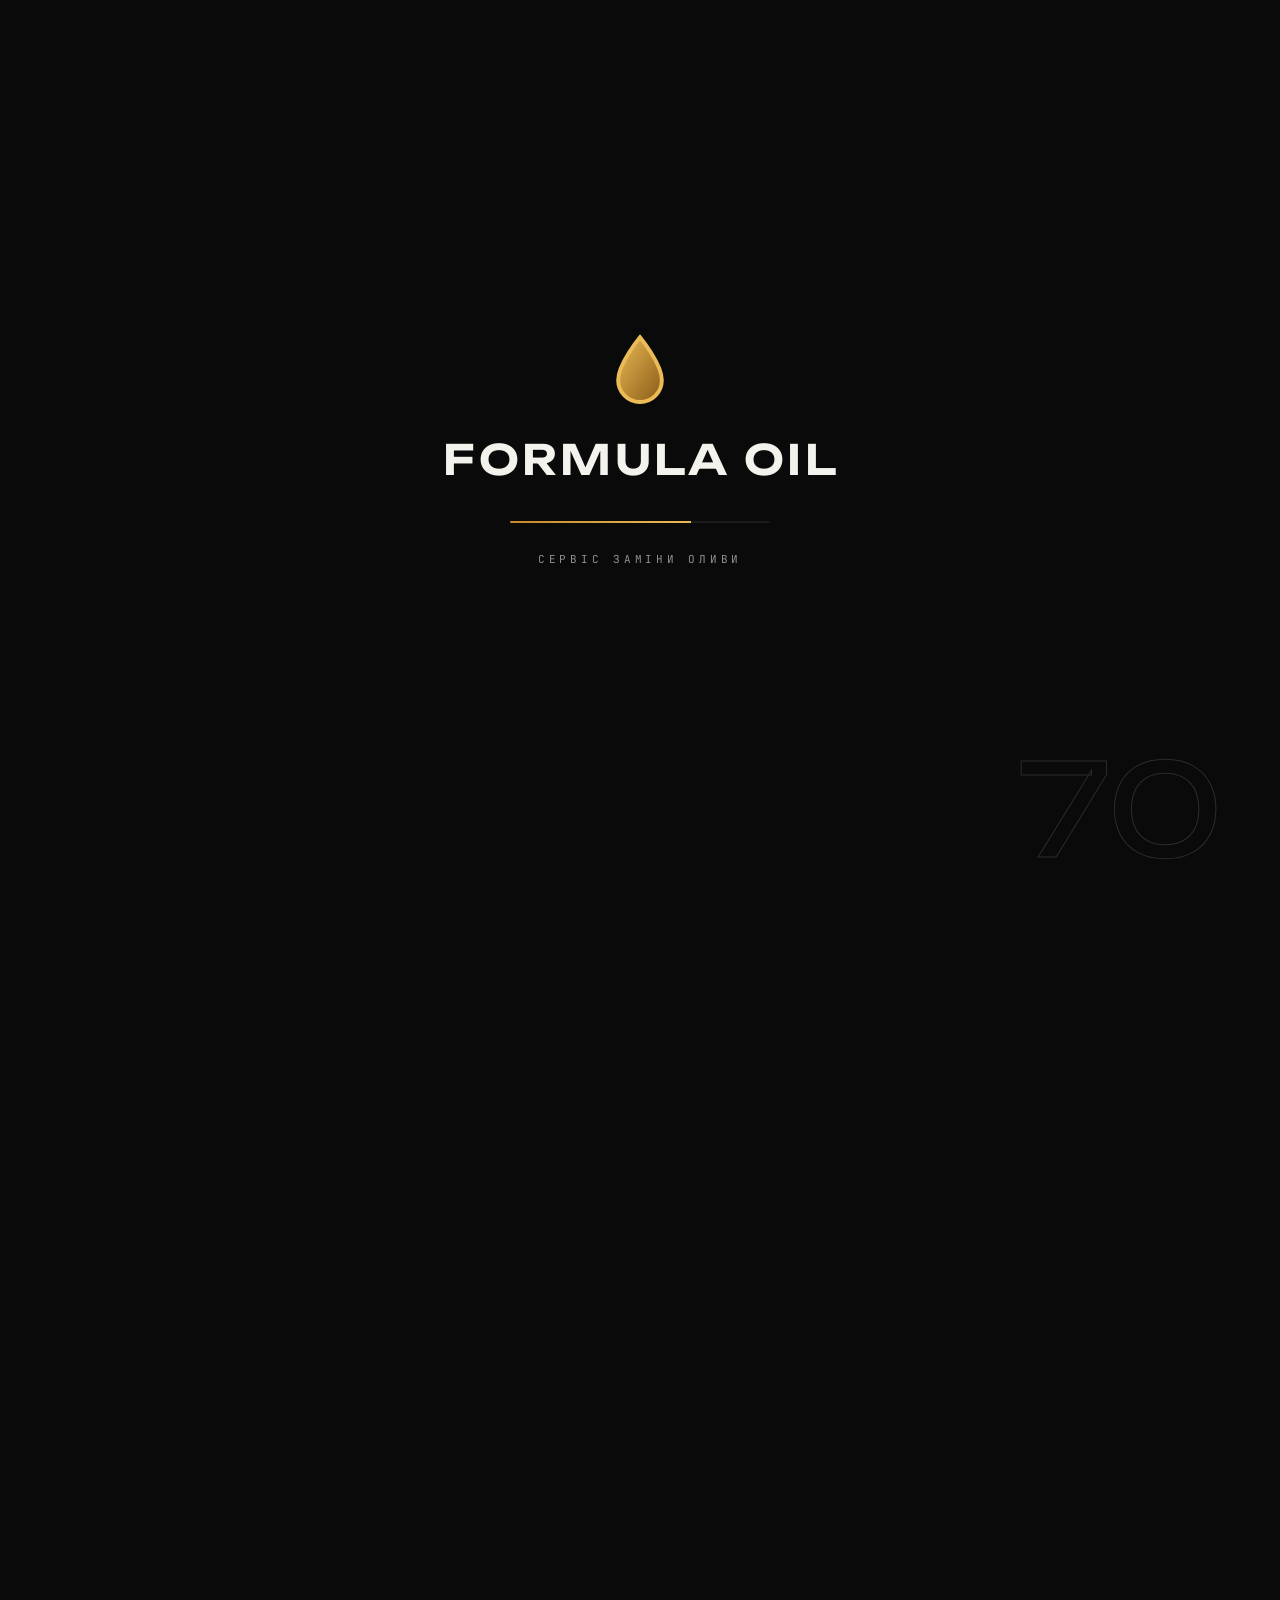
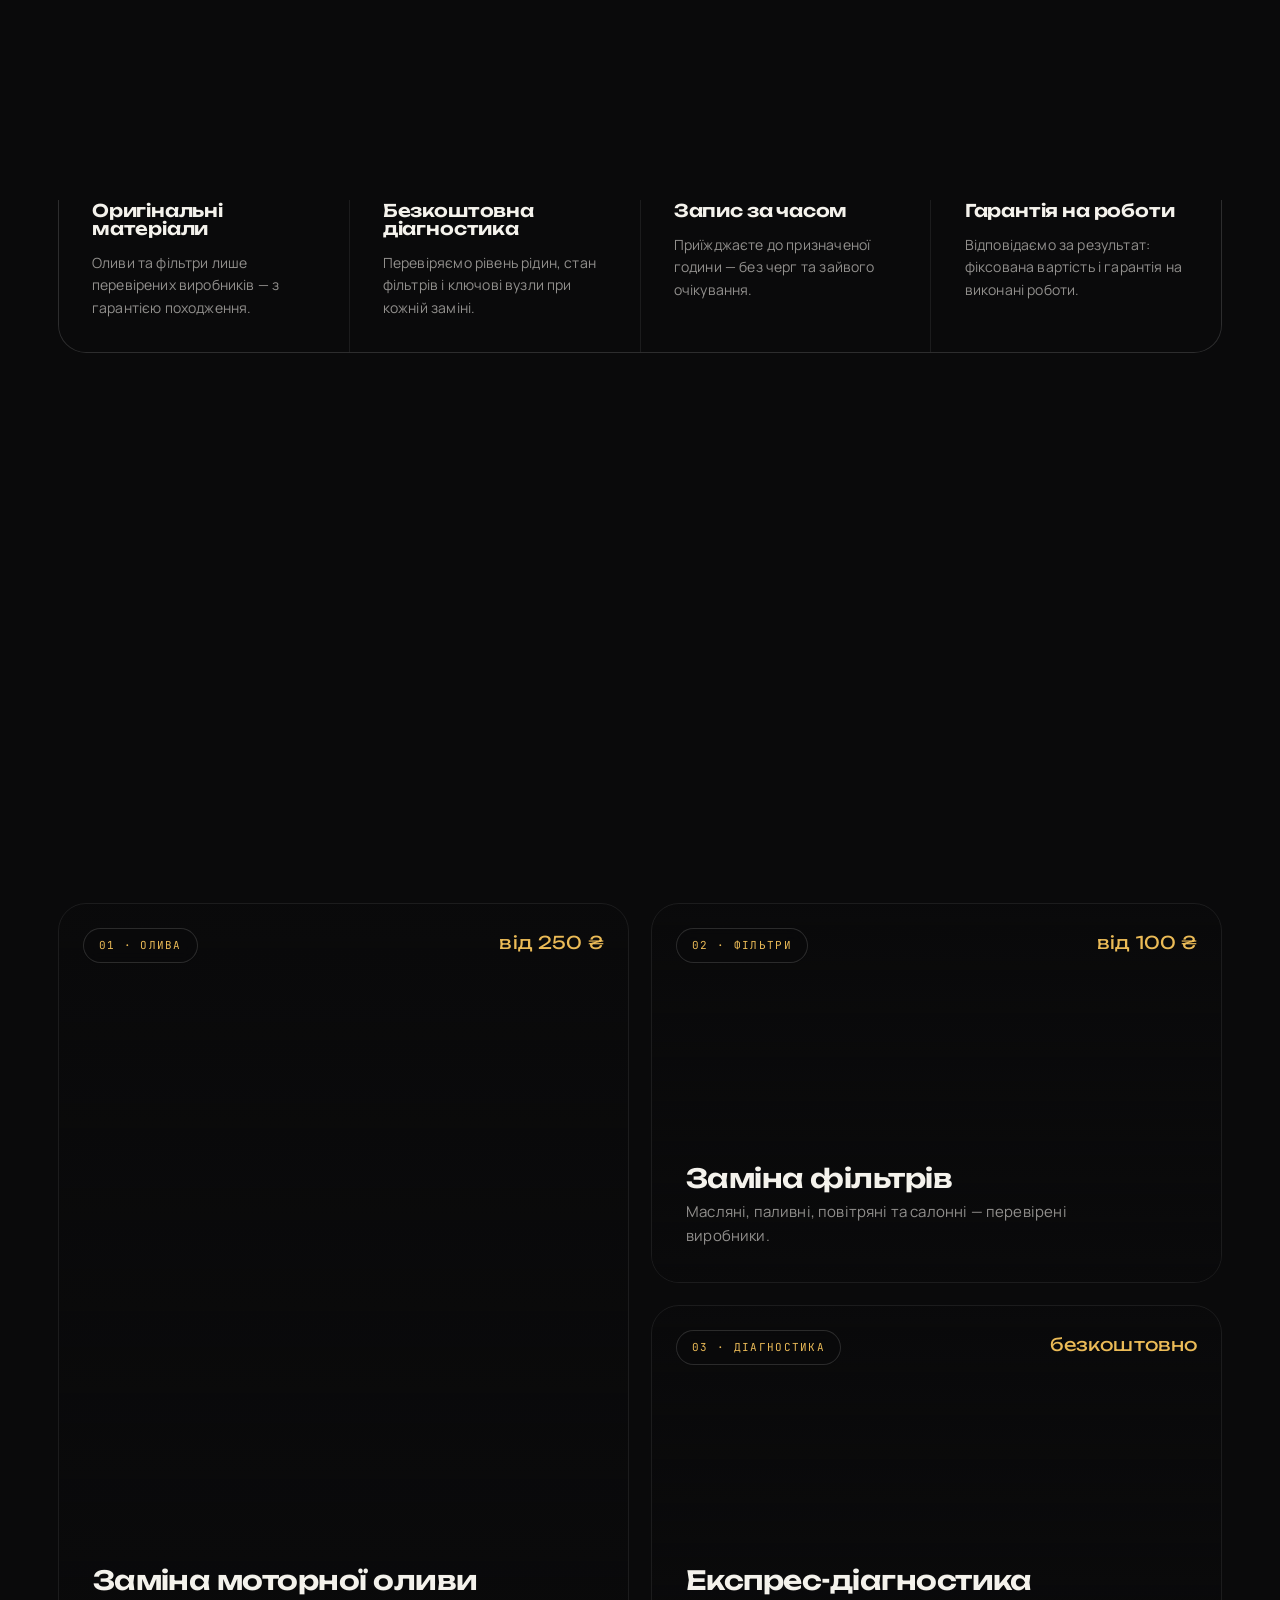
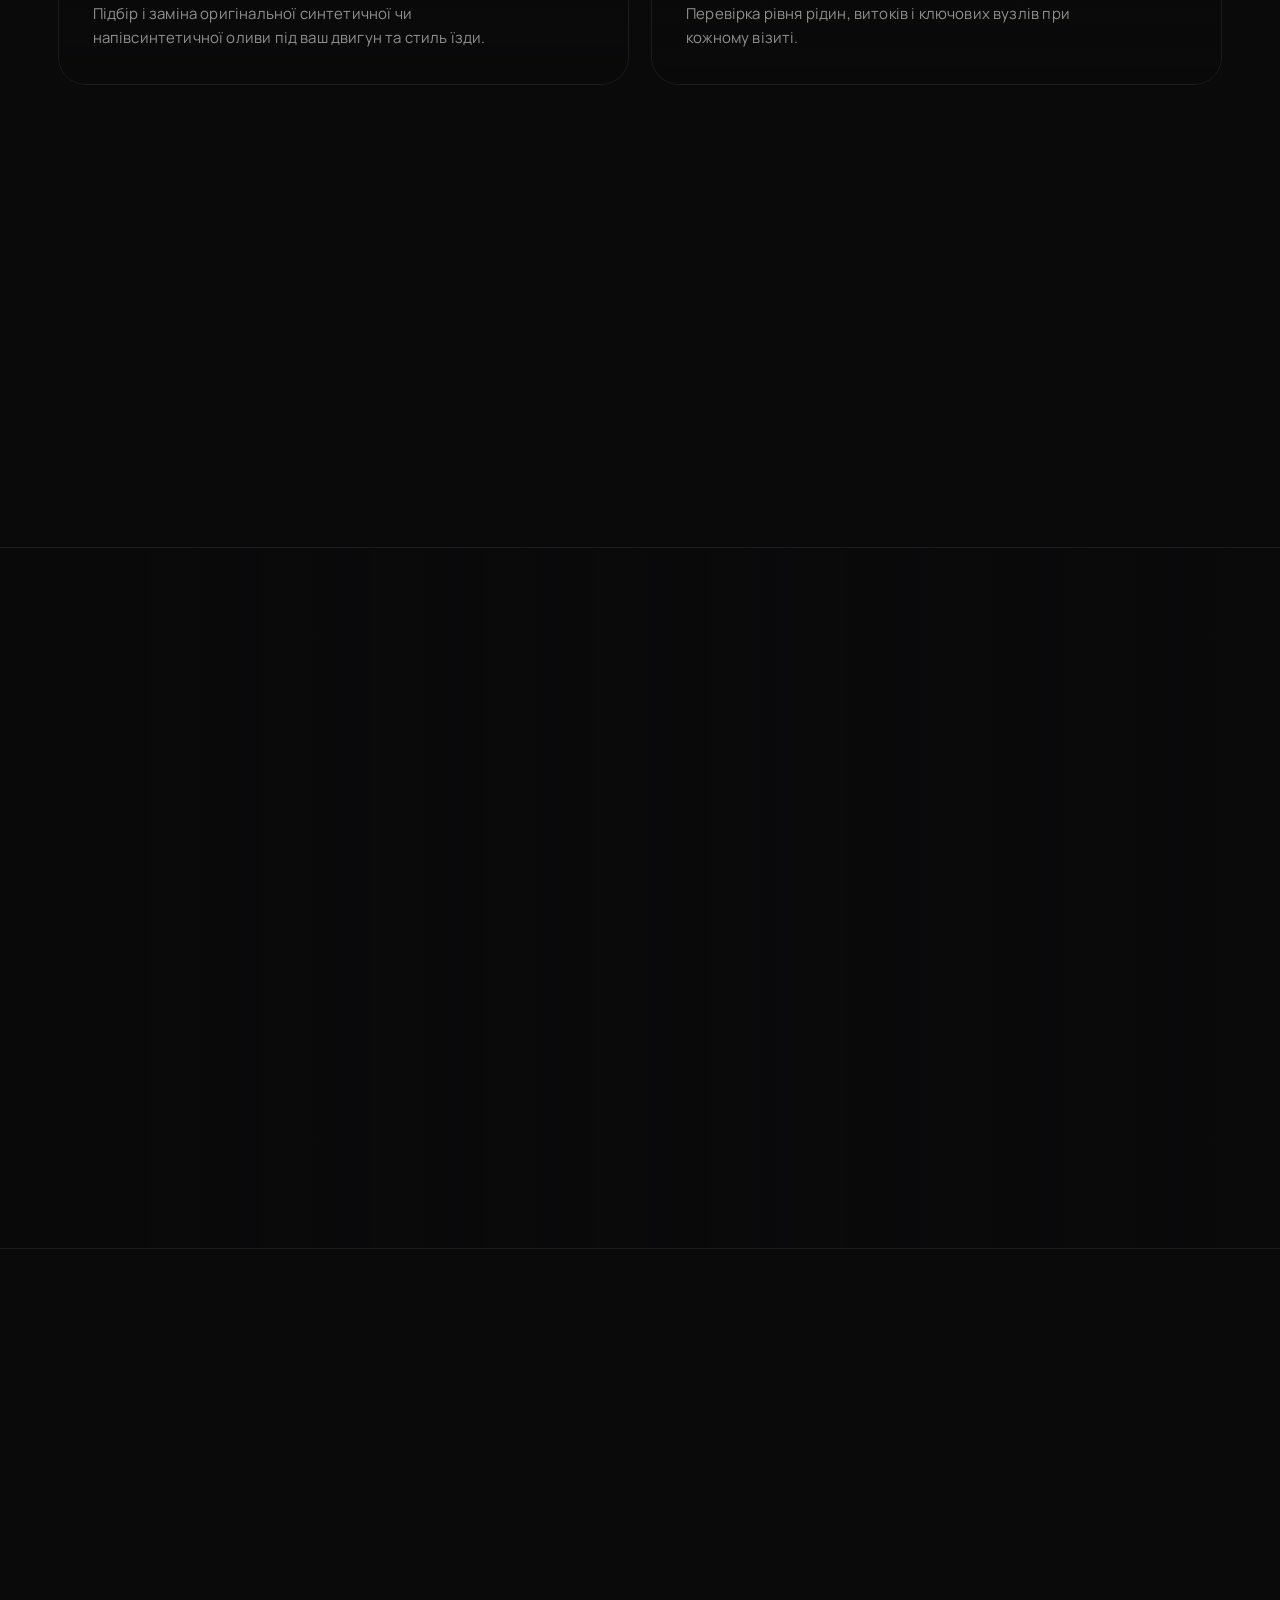
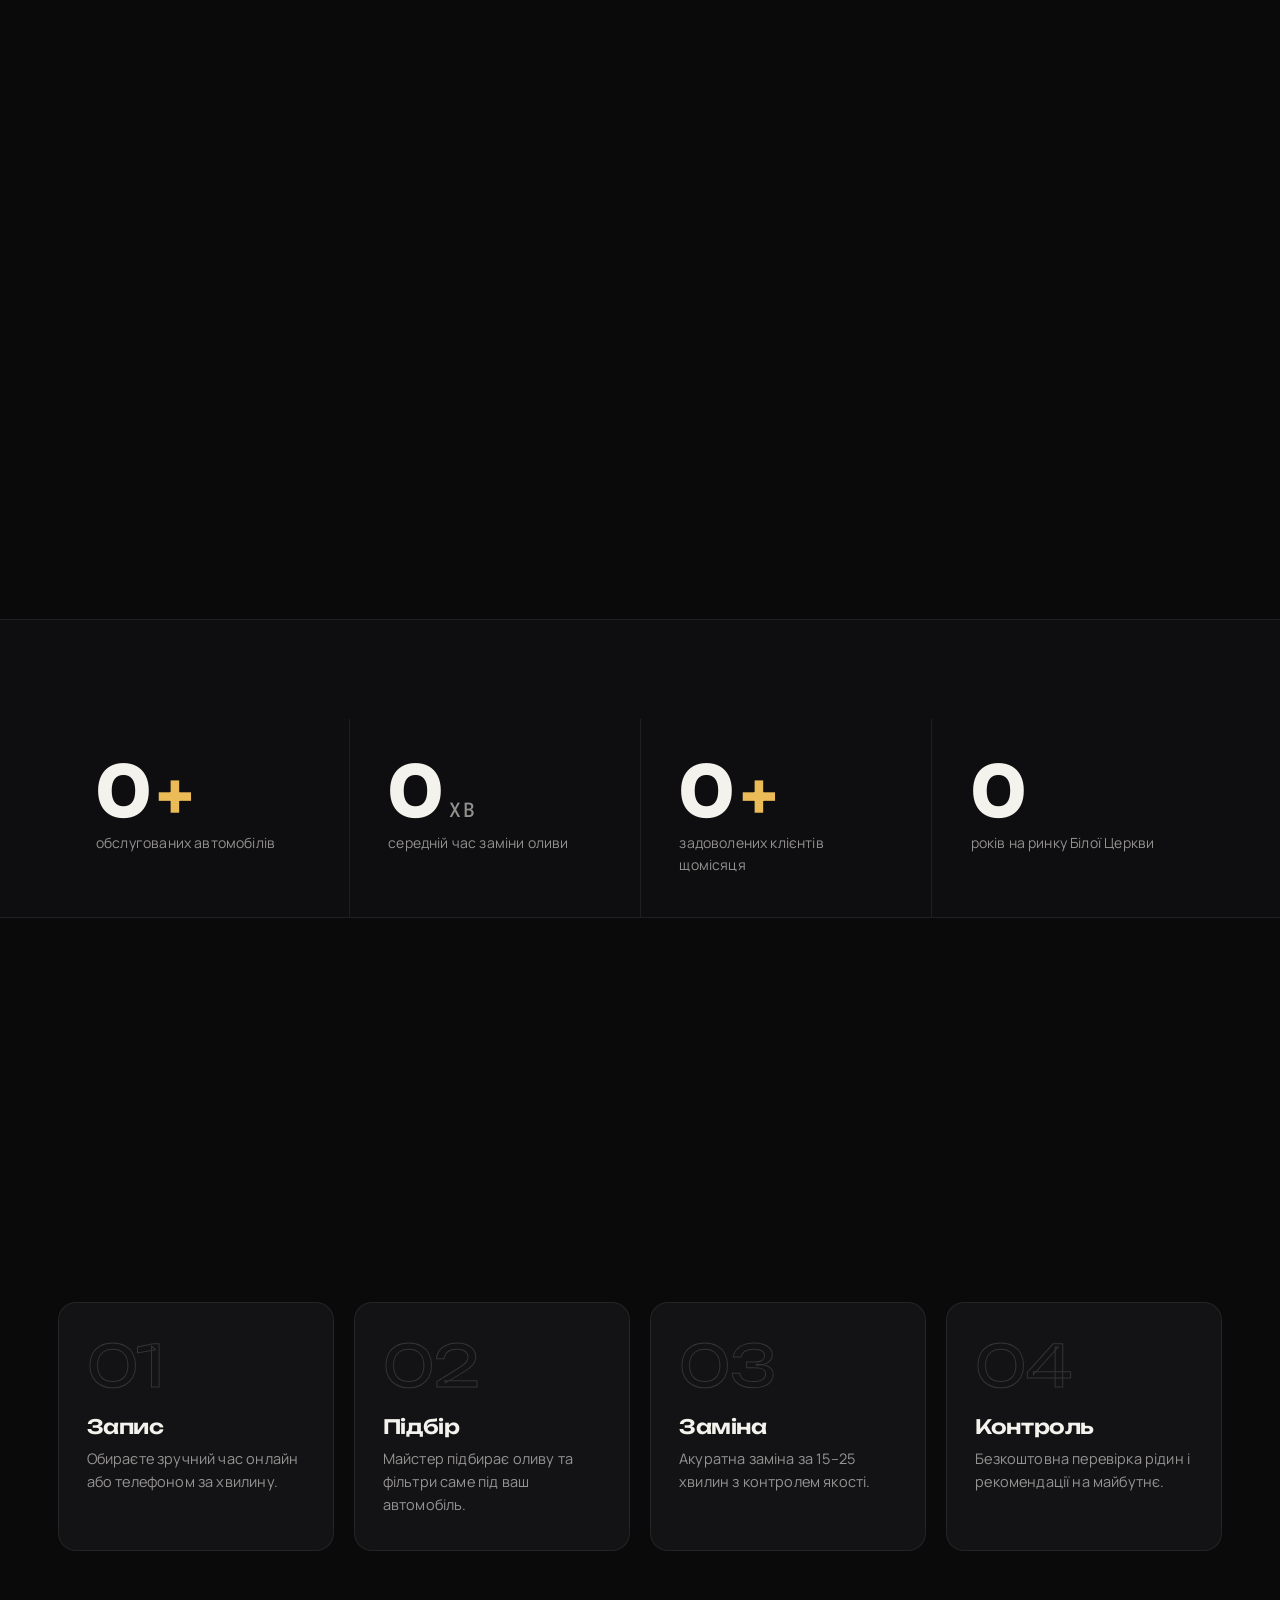
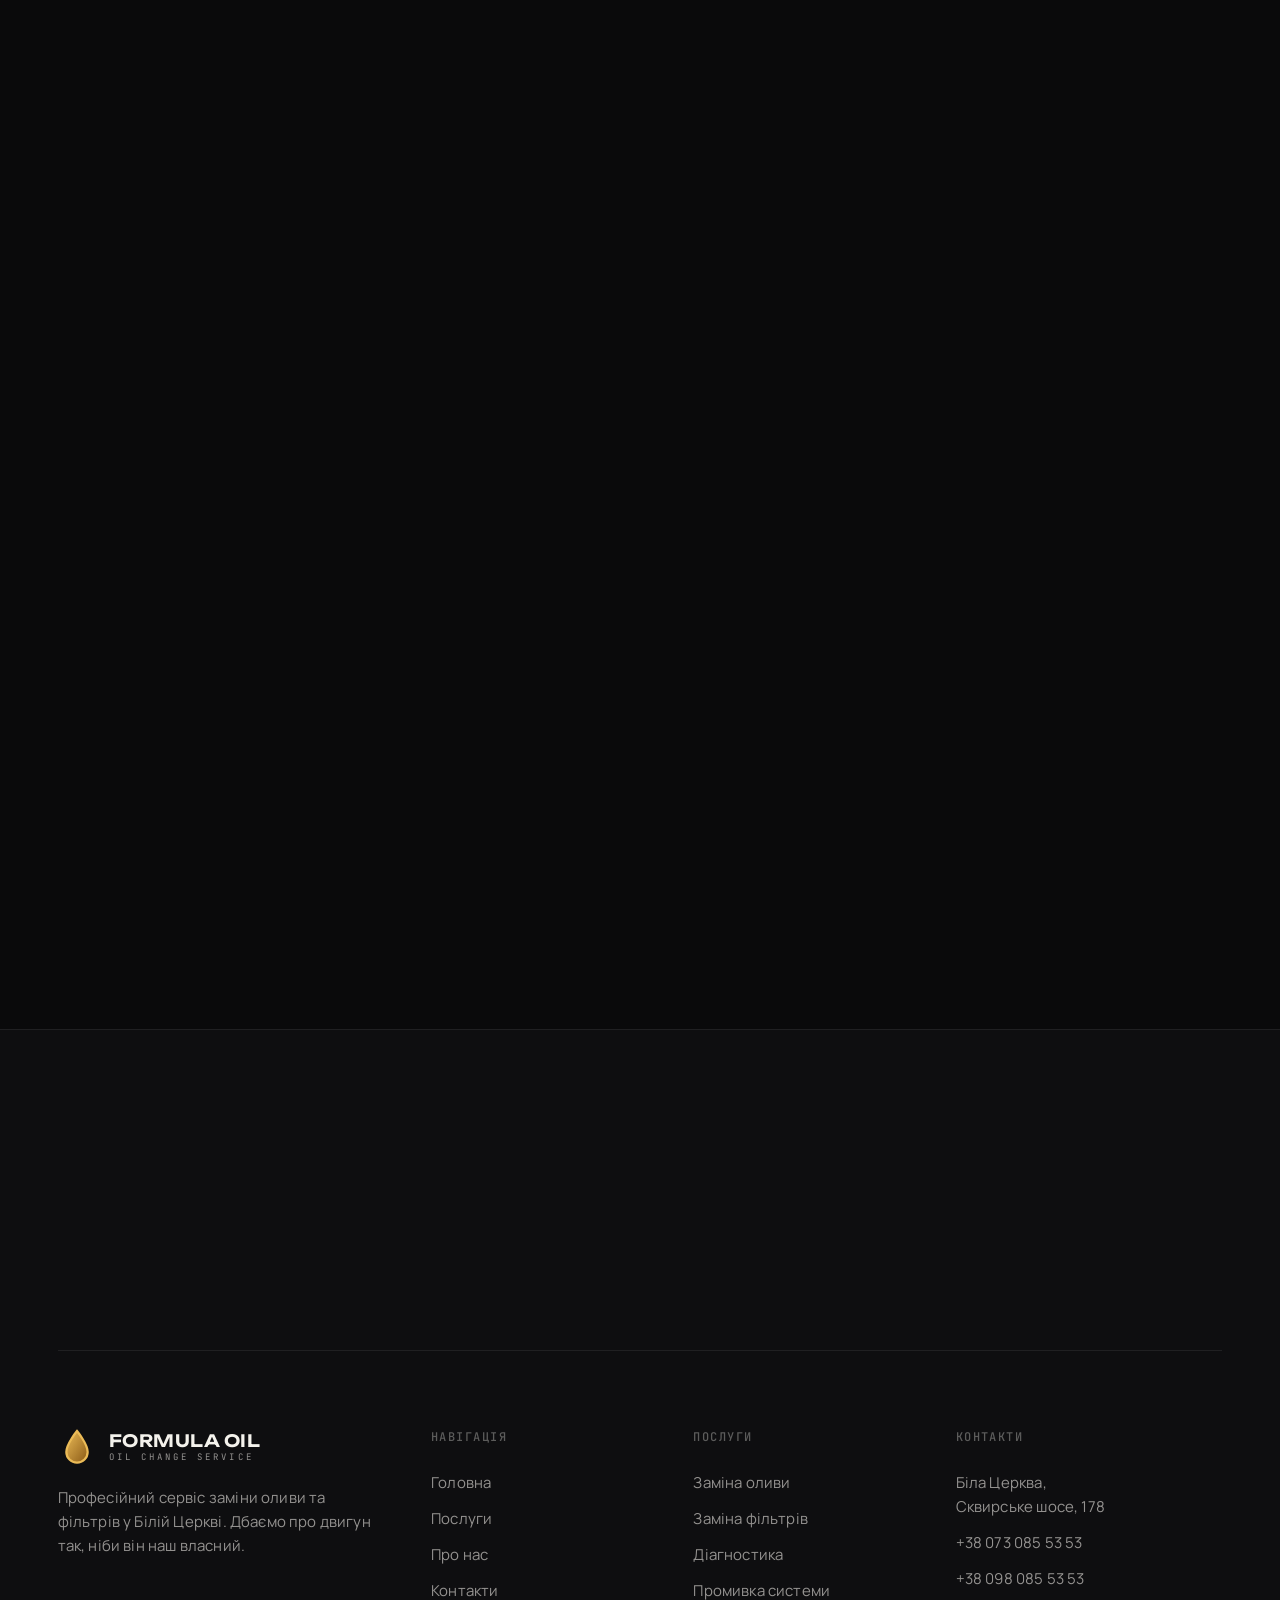
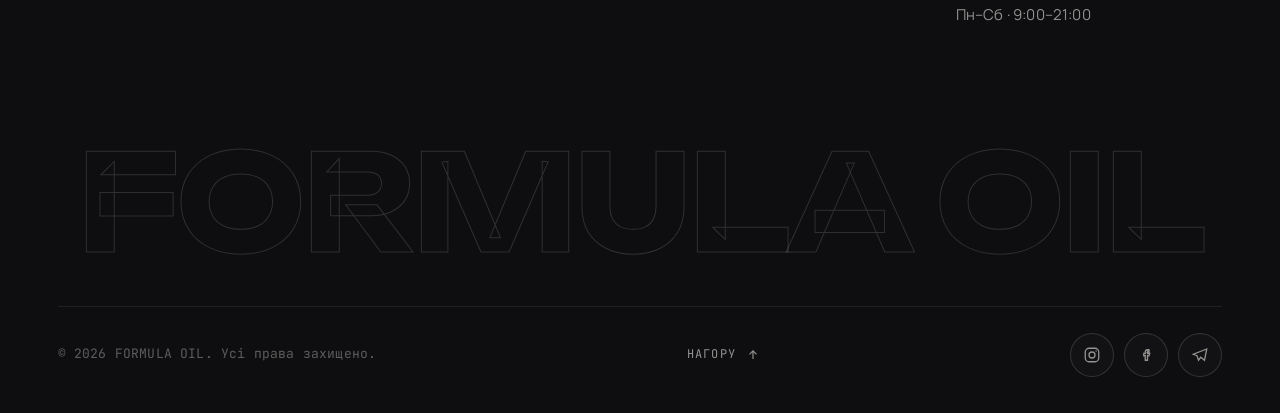
==== commit c7a4713f: "Cross-browser + performance pass (iOS Safari/Chrome, Android) Cross-browser: - Add missing -webkit-b" ====
--- a/index.html
+++ b/index.html
@@ -2,7 +2,7 @@
 <html lang="uk" class="no-js">
 <head>
   <meta charset="UTF-8" />
-  <meta name="viewport" content="width=device-width, initial-scale=1.0" />
+  <meta name="viewport" content="width=device-width, initial-scale=1.0, viewport-fit=cover" />
   <title>FORMULA OIL — Професійна заміна оливи та фільтрів · Біла Церква</title>
   <meta name="description" content="Сервісний центр FORMULA OIL: швидка та професійна заміна моторної оливи, масляних, паливних і повітряних фільтрів. Запис без черг. Біла Церква, Сквирське шосе 178." />
   <meta name="theme-color" content="#0A0A0B" />
@@ -87,7 +87,7 @@
   <main>
     <!-- HERO -->
     <section class="hero">
-      <div class="hero__media"><img src="assets/img/gallery/engine-2.jpg" alt="Макрозйомка двигуна автомобіля" fetchpriority="high" /></div>
+      <div class="hero__media"><img src="assets/img/gallery/engine-2.jpg" alt="Макрозйомка двигуна автомобіля" fetchpriority="high" decoding="async" /></div>
       <div class="container container--wide">
         <div class="hero__grid">
           <div class="hero__main">
@@ -177,18 +177,18 @@
 
         <div class="grid grid--2" data-reveal-group>
           <article class="svc svc--tall">
-            <img src="assets/img/services/oil-2.jpg" alt="Заливання свіжої моторної оливи" />
+            <img src="assets/img/services/oil-2.jpg" alt="Заливання свіжої моторної оливи" decoding="async" loading="lazy" />
             <span class="svc__tag">01 · Олива</span><span class="svc__price">від 250 ₴</span>
             <div class="svc__body"><h3>Заміна моторної оливи</h3><p>Підбір і заміна оригінальної синтетичної чи напівсинтетичної оливи під ваш двигун та стиль їзди.</p></div>
           </article>
           <div class="grid" style="gap:22px">
             <article class="svc">
-              <img src="assets/img/services/filter-1.jpg" alt="Заміна фільтрів" />
+              <img src="assets/img/services/filter-1.jpg" alt="Заміна фільтрів" decoding="async" loading="lazy" />
               <span class="svc__tag">02 · Фільтри</span><span class="svc__price">від 100 ₴</span>
               <div class="svc__body"><h3>Заміна фільтрів</h3><p>Масляні, паливні, повітряні та салонні — перевірені виробники.</p></div>
             </article>
             <article class="svc">
-              <img src="assets/img/gallery/engine-1.jpg" alt="Діагностика двигуна" />
+              <img src="assets/img/gallery/engine-1.jpg" alt="Діагностика двигуна" decoding="async" loading="lazy" />
               <span class="svc__tag">03 · Діагностика</span><span class="svc__price">безкоштовно</span>
               <div class="svc__body"><h3>Експрес-діагностика</h3><p>Перевірка рівня рідин, витоків і ключових вузлів при кожному візиті.</p></div>
             </article>
@@ -196,7 +196,7 @@
         </div>
         <div style="margin-top:22px" data-reveal>
           <article class="svc" style="min-height:300px">
-            <img src="assets/img/services/mechanic-3.jpg" alt="Комплексне обслуговування" />
+            <img src="assets/img/services/mechanic-3.jpg" alt="Комплексне обслуговування" decoding="async" loading="lazy" />
             <span class="svc__tag">04 · Комплекс</span><span class="svc__price">від 590 ₴</span>
             <div class="svc__body" style="display:flex;justify-content:space-between;align-items:flex-end;flex-wrap:wrap;gap:20px">
               <div><h3>Промивка системи та комплексне ТО</h3><p>Промивка мащення, заміна технічних рідин і планове ТО «під ключ».</p></div>
@@ -209,7 +209,7 @@
 
     <!-- SHOWCASE full-bleed -->
     <section class="showcase bleed">
-      <img src="assets/img/wide/shop-1.jpg" alt="Атмосфера сервісного боксу" />
+      <img src="assets/img/wide/shop-1.jpg" alt="Атмосфера сервісного боксу" decoding="async" loading="lazy" />
       <div class="container container--wide">
         <div class="showcase__inner">
           <span class="kicker" data-reveal>Атмосфера сервісу</span>
@@ -235,7 +235,7 @@
             </div>
           </div>
           <div class="split__media" data-reveal="scale">
-            <img src="assets/img/services/dip-1.jpg" alt="Перевірка рівня оливи по щупу" />
+            <img src="assets/img/services/dip-1.jpg" alt="Перевірка рівня оливи по щупу" decoding="async" loading="lazy" />
             <div class="split__badge"><b><span data-count="100">0</span><span class="unit" style="font-size:0.5em;color:var(--accent-2)">%</span></b><span>клієнтів повертаються<br />на планове ТО</span></div>
           </div>
         </div>
@@ -284,26 +284,26 @@
       </div>
       <div class="reviews-marquee bleed" data-reveal>
         <div class="reviews-track" data-speed="90">
-          <div class="quote"><span class="quote__mark">“</span><p>Записався ввечері, приїхав вранці — за 20 хвилин усе зробили. Показали стару оливу, пояснили стан фільтрів. Дуже професійно.</p><div class="quote__by"><span class="quote__ava"><img src="assets/img/faces/person-4.jpg" alt="" /></span><div><b>Олександр К.</b><span>Volkswagen Passat</span></div></div><span class="quote__stars">★★★★★</span></div>
-          <div class="quote"><span class="quote__mark">“</span><p>Нарешті сервіс, де не треба сидіти в черзі пів дня. Все за часом, чисто, культурно. Кава поки чекаєш — приємна дрібниця.</p><div class="quote__by"><span class="quote__ava"><img src="assets/img/faces/person-2.jpg" alt="" /></span><div><b>Ірина М.</b><span>Toyota RAV4</span></div></div><span class="quote__stars">★★★★★</span></div>
-          <div class="quote"><span class="quote__mark">“</span><p>Ціну назвали одразу й не змінили після роботи. Порадили, яку оливу краще лити наступного разу. Тепер обслуговуюсь тільки тут.</p><div class="quote__by"><span class="quote__ava"><img src="assets/img/faces/person-7.jpg" alt="" /></span><div><b>Дмитро П.</b><span>Skoda Octavia</span></div></div><span class="quote__stars">★★★★★</span></div>
-          <div class="quote"><span class="quote__mark">“</span><p>Дуже уважні хлопці. Перевірили не лише оливу, а й усі рідини. Знайшли невеликий витік, про який я навіть не знала.</p><div class="quote__by"><span class="quote__ava"><img src="assets/img/faces/person-1.jpg" alt="" /></span><div><b>Наталія С.</b><span>Hyundai Tucson</span></div></div><span class="quote__stars">★★★★★</span></div>
-          <div class="quote"><span class="quote__mark">“</span><p>Швидко, акуратно, без нав’язування зайвого. Саме те, що потрібно. Рекомендую всім знайомим.</p><div class="quote__by"><span class="quote__ava"><img src="assets/img/faces/person-9.jpg" alt="" /></span><div><b>Оксана В.</b><span>Renault Megane</span></div></div><span class="quote__stars">★★★★★</span></div>
-          <div class="quote"><span class="quote__mark">“</span><p>Обслуговую тут два авто вже третій рік. Жодного разу не підвели. Завжди чесно й по совісті.</p><div class="quote__by"><span class="quote__ava"><img src="assets/img/faces/person-3.jpg" alt="" /></span><div><b>Юлія К.</b><span>Nissan Qashqai</span></div></div><span class="quote__stars">★★★★★</span></div>
-          <div class="quote"><span class="quote__mark">“</span><p>Приємно, коли до твоєї машини ставляться дбайливо. Все пояснили простими словами, показали, що і навіщо.</p><div class="quote__by"><span class="quote__ava"><img src="assets/img/faces/person-11.jpg" alt="" /></span><div><b>Тетяна Л.</b><span>Mazda CX-5</span></div></div><span class="quote__stars">★★★★★</span></div>
-          <div class="quote"><span class="quote__mark">“</span><p>Зручний онлайн-запис, нагадали про візит. Заміна зайняла менше пів години. Сервіс на рівні.</p><div class="quote__by"><span class="quote__ava"><img src="assets/img/faces/person-13.jpg" alt="" /></span><div><b>Марина Д.</b><span>Kia Sportage</span></div></div><span class="quote__stars">★★★★★</span></div>
-          <div class="quote"><span class="quote__mark">“</span><p>Робили комплекс — олива і три фільтри. Ціна вийшла адекватна, а різницю в роботі двигуна було чути одразу.</p><div class="quote__by"><span class="quote__ava"><img src="assets/img/faces/person-12.jpg" alt="" /></span><div><b>Світлана Р.</b><span>Audi A4</span></div></div><span class="quote__stars">★★★★★</span></div>
-          <div class="quote"><span class="quote__mark">“</span><p>Культура спілкування на висоті. Порадили інтервал заміни під мій стиль їзди. Дуже задоволена результатом.</p><div class="quote__by"><span class="quote__ava"><img src="assets/img/faces/person-5.jpg" alt="" /></span><div><b>Людмила Ф.</b><span>Ford Kuga</span></div></div><span class="quote__stars">★★★★★</span></div>
-          <div class="quote" aria-hidden="true"><span class="quote__mark">“</span><p>Записався ввечері, приїхав вранці — за 20 хвилин усе зробили. Показали стару оливу, пояснили стан фільтрів. Дуже професійно.</p><div class="quote__by"><span class="quote__ava"><img src="assets/img/faces/person-4.jpg" alt="" /></span><div><b>Олександр К.</b><span>Volkswagen Passat</span></div></div><span class="quote__stars">★★★★★</span></div>
-          <div class="quote" aria-hidden="true"><span class="quote__mark">“</span><p>Нарешті сервіс, де не треба сидіти в черзі пів дня. Все за часом, чисто, культурно. Кава поки чекаєш — приємна дрібниця.</p><div class="quote__by"><span class="quote__ava"><img src="assets/img/faces/person-2.jpg" alt="" /></span><div><b>Ірина М.</b><span>Toyota RAV4</span></div></div><span class="quote__stars">★★★★★</span></div>
-          <div class="quote" aria-hidden="true"><span class="quote__mark">“</span><p>Ціну назвали одразу й не змінили після роботи. Порадили, яку оливу краще лити наступного разу. Тепер обслуговуюсь тільки тут.</p><div class="quote__by"><span class="quote__ava"><img src="assets/img/faces/person-7.jpg" alt="" /></span><div><b>Дмитро П.</b><span>Skoda Octavia</span></div></div><span class="quote__stars">★★★★★</span></div>
-          <div class="quote" aria-hidden="true"><span class="quote__mark">“</span><p>Дуже уважні хлопці. Перевірили не лише оливу, а й усі рідини. Знайшли невеликий витік, про який я навіть не знала.</p><div class="quote__by"><span class="quote__ava"><img src="assets/img/faces/person-1.jpg" alt="" /></span><div><b>Наталія С.</b><span>Hyundai Tucson</span></div></div><span class="quote__stars">★★★★★</span></div>
-          <div class="quote" aria-hidden="true"><span class="quote__mark">“</span><p>Швидко, акуратно, без нав’язування зайвого. Саме те, що потрібно. Рекомендую всім знайомим.</p><div class="quote__by"><span class="quote__ava"><img src="assets/img/faces/person-9.jpg" alt="" /></span><div><b>Оксана В.</b><span>Renault Megane</span></div></div><span class="quote__stars">★★★★★</span></div>
-          <div class="quote" aria-hidden="true"><span class="quote__mark">“</span><p>Обслуговую тут два авто вже третій рік. Жодного разу не підвели. Завжди чесно й по совісті.</p><div class="quote__by"><span class="quote__ava"><img src="assets/img/faces/person-3.jpg" alt="" /></span><div><b>Юлія К.</b><span>Nissan Qashqai</span></div></div><span class="quote__stars">★★★★★</span></div>
-          <div class="quote" aria-hidden="true"><span class="quote__mark">“</span><p>Приємно, коли до твоєї машини ставляться дбайливо. Все пояснили простими словами, показали, що і навіщо.</p><div class="quote__by"><span class="quote__ava"><img src="assets/img/faces/person-11.jpg" alt="" /></span><div><b>Тетяна Л.</b><span>Mazda CX-5</span></div></div><span class="quote__stars">★★★★★</span></div>
-          <div class="quote" aria-hidden="true"><span class="quote__mark">“</span><p>Зручний онлайн-запис, нагадали про візит. Заміна зайняла менше пів години. Сервіс на рівні.</p><div class="quote__by"><span class="quote__ava"><img src="assets/img/faces/person-13.jpg" alt="" /></span><div><b>Марина Д.</b><span>Kia Sportage</span></div></div><span class="quote__stars">★★★★★</span></div>
-          <div class="quote" aria-hidden="true"><span class="quote__mark">“</span><p>Робили комплекс — олива і три фільтри. Ціна вийшла адекватна, а різницю в роботі двигуна було чути одразу.</p><div class="quote__by"><span class="quote__ava"><img src="assets/img/faces/person-12.jpg" alt="" /></span><div><b>Світлана Р.</b><span>Audi A4</span></div></div><span class="quote__stars">★★★★★</span></div>
-          <div class="quote" aria-hidden="true"><span class="quote__mark">“</span><p>Культура спілкування на висоті. Порадили інтервал заміни під мій стиль їзди. Дуже задоволена результатом.</p><div class="quote__by"><span class="quote__ava"><img src="assets/img/faces/person-5.jpg" alt="" /></span><div><b>Людмила Ф.</b><span>Ford Kuga</span></div></div><span class="quote__stars">★★★★★</span></div>
+          <div class="quote"><span class="quote__mark">“</span><p>Записався ввечері, приїхав вранці — за 20 хвилин усе зробили. Показали стару оливу, пояснили стан фільтрів. Дуже професійно.</p><div class="quote__by"><span class="quote__ava"><img src="assets/img/faces/person-4.jpg" alt="" decoding="async" loading="lazy" /></span><div><b>Олександр К.</b><span>Volkswagen Passat</span></div></div><span class="quote__stars">★★★★★</span></div>
+          <div class="quote"><span class="quote__mark">“</span><p>Нарешті сервіс, де не треба сидіти в черзі пів дня. Все за часом, чисто, культурно. Кава поки чекаєш — приємна дрібниця.</p><div class="quote__by"><span class="quote__ava"><img src="assets/img/faces/person-2.jpg" alt="" decoding="async" loading="lazy" /></span><div><b>Ірина М.</b><span>Toyota RAV4</span></div></div><span class="quote__stars">★★★★★</span></div>
+          <div class="quote"><span class="quote__mark">“</span><p>Ціну назвали одразу й не змінили після роботи. Порадили, яку оливу краще лити наступного разу. Тепер обслуговуюсь тільки тут.</p><div class="quote__by"><span class="quote__ava"><img src="assets/img/faces/person-7.jpg" alt="" decoding="async" loading="lazy" /></span><div><b>Дмитро П.</b><span>Skoda Octavia</span></div></div><span class="quote__stars">★★★★★</span></div>
+          <div class="quote"><span class="quote__mark">“</span><p>Дуже уважні хлопці. Перевірили не лише оливу, а й усі рідини. Знайшли невеликий витік, про який я навіть не знала.</p><div class="quote__by"><span class="quote__ava"><img src="assets/img/faces/person-1.jpg" alt="" decoding="async" loading="lazy" /></span><div><b>Наталія С.</b><span>Hyundai Tucson</span></div></div><span class="quote__stars">★★★★★</span></div>
+          <div class="quote"><span class="quote__mark">“</span><p>Швидко, акуратно, без нав’язування зайвого. Саме те, що потрібно. Рекомендую всім знайомим.</p><div class="quote__by"><span class="quote__ava"><img src="assets/img/faces/person-9.jpg" alt="" decoding="async" loading="lazy" /></span><div><b>Оксана В.</b><span>Renault Megane</span></div></div><span class="quote__stars">★★★★★</span></div>
+          <div class="quote"><span class="quote__mark">“</span><p>Обслуговую тут два авто вже третій рік. Жодного разу не підвели. Завжди чесно й по совісті.</p><div class="quote__by"><span class="quote__ava"><img src="assets/img/faces/person-3.jpg" alt="" decoding="async" loading="lazy" /></span><div><b>Юлія К.</b><span>Nissan Qashqai</span></div></div><span class="quote__stars">★★★★★</span></div>
+          <div class="quote"><span class="quote__mark">“</span><p>Приємно, коли до твоєї машини ставляться дбайливо. Все пояснили простими словами, показали, що і навіщо.</p><div class="quote__by"><span class="quote__ava"><img src="assets/img/faces/person-11.jpg" alt="" decoding="async" loading="lazy" /></span><div><b>Тетяна Л.</b><span>Mazda CX-5</span></div></div><span class="quote__stars">★★★★★</span></div>
+          <div class="quote"><span class="quote__mark">“</span><p>Зручний онлайн-запис, нагадали про візит. Заміна зайняла менше пів години. Сервіс на рівні.</p><div class="quote__by"><span class="quote__ava"><img src="assets/img/faces/person-13.jpg" alt="" decoding="async" loading="lazy" /></span><div><b>Марина Д.</b><span>Kia Sportage</span></div></div><span class="quote__stars">★★★★★</span></div>
+          <div class="quote"><span class="quote__mark">“</span><p>Робили комплекс — олива і три фільтри. Ціна вийшла адекватна, а різницю в роботі двигуна було чути одразу.</p><div class="quote__by"><span class="quote__ava"><img src="assets/img/faces/person-12.jpg" alt="" decoding="async" loading="lazy" /></span><div><b>Світлана Р.</b><span>Audi A4</span></div></div><span class="quote__stars">★★★★★</span></div>
+          <div class="quote"><span class="quote__mark">“</span><p>Культура спілкування на висоті. Порадили інтервал заміни під мій стиль їзди. Дуже задоволена результатом.</p><div class="quote__by"><span class="quote__ava"><img src="assets/img/faces/person-5.jpg" alt="" decoding="async" loading="lazy" /></span><div><b>Людмила Ф.</b><span>Ford Kuga</span></div></div><span class="quote__stars">★★★★★</span></div>
+          <div class="quote" aria-hidden="true"><span class="quote__mark">“</span><p>Записався ввечері, приїхав вранці — за 20 хвилин усе зробили. Показали стару оливу, пояснили стан фільтрів. Дуже професійно.</p><div class="quote__by"><span class="quote__ava"><img src="assets/img/faces/person-4.jpg" alt="" decoding="async" loading="lazy" /></span><div><b>Олександр К.</b><span>Volkswagen Passat</span></div></div><span class="quote__stars">★★★★★</span></div>
+          <div class="quote" aria-hidden="true"><span class="quote__mark">“</span><p>Нарешті сервіс, де не треба сидіти в черзі пів дня. Все за часом, чисто, культурно. Кава поки чекаєш — приємна дрібниця.</p><div class="quote__by"><span class="quote__ava"><img src="assets/img/faces/person-2.jpg" alt="" decoding="async" loading="lazy" /></span><div><b>Ірина М.</b><span>Toyota RAV4</span></div></div><span class="quote__stars">★★★★★</span></div>
+          <div class="quote" aria-hidden="true"><span class="quote__mark">“</span><p>Ціну назвали одразу й не змінили після роботи. Порадили, яку оливу краще лити наступного разу. Тепер обслуговуюсь тільки тут.</p><div class="quote__by"><span class="quote__ava"><img src="assets/img/faces/person-7.jpg" alt="" decoding="async" loading="lazy" /></span><div><b>Дмитро П.</b><span>Skoda Octavia</span></div></div><span class="quote__stars">★★★★★</span></div>
+          <div class="quote" aria-hidden="true"><span class="quote__mark">“</span><p>Дуже уважні хлопці. Перевірили не лише оливу, а й усі рідини. Знайшли невеликий витік, про який я навіть не знала.</p><div class="quote__by"><span class="quote__ava"><img src="assets/img/faces/person-1.jpg" alt="" decoding="async" loading="lazy" /></span><div><b>Наталія С.</b><span>Hyundai Tucson</span></div></div><span class="quote__stars">★★★★★</span></div>
+          <div class="quote" aria-hidden="true"><span class="quote__mark">“</span><p>Швидко, акуратно, без нав’язування зайвого. Саме те, що потрібно. Рекомендую всім знайомим.</p><div class="quote__by"><span class="quote__ava"><img src="assets/img/faces/person-9.jpg" alt="" decoding="async" loading="lazy" /></span><div><b>Оксана В.</b><span>Renault Megane</span></div></div><span class="quote__stars">★★★★★</span></div>
+          <div class="quote" aria-hidden="true"><span class="quote__mark">“</span><p>Обслуговую тут два авто вже третій рік. Жодного разу не підвели. Завжди чесно й по совісті.</p><div class="quote__by"><span class="quote__ava"><img src="assets/img/faces/person-3.jpg" alt="" decoding="async" loading="lazy" /></span><div><b>Юлія К.</b><span>Nissan Qashqai</span></div></div><span class="quote__stars">★★★★★</span></div>
+          <div class="quote" aria-hidden="true"><span class="quote__mark">“</span><p>Приємно, коли до твоєї машини ставляться дбайливо. Все пояснили простими словами, показали, що і навіщо.</p><div class="quote__by"><span class="quote__ava"><img src="assets/img/faces/person-11.jpg" alt="" decoding="async" loading="lazy" /></span><div><b>Тетяна Л.</b><span>Mazda CX-5</span></div></div><span class="quote__stars">★★★★★</span></div>
+          <div class="quote" aria-hidden="true"><span class="quote__mark">“</span><p>Зручний онлайн-запис, нагадали про візит. Заміна зайняла менше пів години. Сервіс на рівні.</p><div class="quote__by"><span class="quote__ava"><img src="assets/img/faces/person-13.jpg" alt="" decoding="async" loading="lazy" /></span><div><b>Марина Д.</b><span>Kia Sportage</span></div></div><span class="quote__stars">★★★★★</span></div>
+          <div class="quote" aria-hidden="true"><span class="quote__mark">“</span><p>Робили комплекс — олива і три фільтри. Ціна вийшла адекватна, а різницю в роботі двигуна було чути одразу.</p><div class="quote__by"><span class="quote__ava"><img src="assets/img/faces/person-12.jpg" alt="" decoding="async" loading="lazy" /></span><div><b>Світлана Р.</b><span>Audi A4</span></div></div><span class="quote__stars">★★★★★</span></div>
+          <div class="quote" aria-hidden="true"><span class="quote__mark">“</span><p>Культура спілкування на висоті. Порадили інтервал заміни під мій стиль їзди. Дуже задоволена результатом.</p><div class="quote__by"><span class="quote__ava"><img src="assets/img/faces/person-5.jpg" alt="" decoding="async" loading="lazy" /></span><div><b>Людмила Ф.</b><span>Ford Kuga</span></div></div><span class="quote__stars">★★★★★</span></div>
         </div>
       </div>
     </section>
@@ -333,7 +333,7 @@
     <section class="section section--tight">
       <div class="container container--wide">
         <div class="cta-band" data-reveal="scale">
-          <img src="assets/img/services/oil-1.jpg" alt="Свіжа моторна олива" />
+          <img src="assets/img/services/oil-1.jpg" alt="Свіжа моторна олива" decoding="async" loading="lazy" />
           <div class="cta-band__inner">
             <span class="kicker">Готові подбати про авто?</span>
             <h2 class="h-xl">Запишіться на заміну<br />оливи вже сьогодні</h2>
@@ -383,10 +383,9 @@
     </div>
   </footer>
 
-  <script src="assets/js/vendor/gsap.min.js"></script>
-  <script src="assets/js/vendor/ScrollTrigger.min.js"></script>
-  <script src="assets/js/vendor/ScrollToPlugin.min.js"></script>
-  <script src="assets/js/vendor/lax.min.js"></script>
-  <script src="assets/js/app.js"></script>
+  <script defer src="assets/js/vendor/gsap.min.js"></script>
+  <script defer src="assets/js/vendor/ScrollTrigger.min.js"></script>
+  <script defer src="assets/js/vendor/ScrollToPlugin.min.js"></script>
+  <script defer src="assets/js/app.js"></script>
 </body>
 </html>
--- a/assets/css/style.css
+++ b/assets/css/style.css
@@ -43,7 +43,7 @@
 /* Force a PERMANENT scrollbar so locking scroll during the preloader never
    removes it — otherwise the page (and full-bleed hero image) shifts ~15px
    sideways when the lock releases = the "image jumps into place". */
-html { -webkit-text-size-adjust: 100%; scroll-behavior: smooth; overflow-y: scroll; }
+html { -webkit-text-size-adjust: 100%; text-size-adjust: 100%; scroll-behavior: smooth; overflow-y: scroll; -webkit-tap-highlight-color: transparent; }
 html.has-cursor, html.has-cursor * { cursor: none; }
 
 body {
@@ -176,7 +176,7 @@
 .btn--primary > * { position: relative; z-index: 1; }
 .btn--primary .btn__ico { width: 28px; height: 28px; padding: 7px; border-radius: 50%; background: var(--accent-2); color: #1B1204; box-sizing: border-box; transition: background 0.4s var(--ease), color 0.4s var(--ease), transform 0.5s var(--ease); }
 .btn--primary:hover .btn__ico { background: #1B1204; color: var(--accent-2); transform: translateX(3px); }
-.btn--ghost { border: 1px solid var(--line-2); color: var(--text); background: rgba(255,255,255,0.02); backdrop-filter: blur(6px); }
+.btn--ghost { border: 1px solid var(--line-2); color: var(--text); background: rgba(255,255,255,0.02); -webkit-backdrop-filter: blur(6px); backdrop-filter: blur(6px); }
 .btn--ghost:hover { border-color: var(--accent); color: var(--accent-2); }
 .btn--lg { --pad-y: 19px; --pad-x: 40px; font-size: 14px; }
 .btn__ico { width: 16px; height: 16px; transition: transform 0.5s var(--ease); }
@@ -239,7 +239,12 @@
 .phone-fab.is-open .phone-fab__panel { opacity: 1; transform: translateY(0) scale(1); pointer-events: auto; }
 .phone-fab__panel a { font-family: var(--font-mono); font-size: 15px; letter-spacing: 0.02em; color: var(--text); white-space: nowrap; padding: 5px 4px; transition: color 0.25s var(--ease); }
 .phone-fab__panel a:hover { color: var(--accent-2); }
-@media (max-width: 620px) { .phone-fab { right: 16px; bottom: calc(18px + env(safe-area-inset-bottom, 0px)); } .phone-fab__btn { width: 52px; height: 52px; } }
+@media (max-width: 620px) {
+  .phone-fab { right: 4.5vw; bottom: calc(4.5vw + env(safe-area-inset-bottom, 0px)); }
+  .phone-fab__btn { width: clamp(64px, 17vw, 88px); height: clamp(64px, 17vw, 88px); }
+  .phone-fab__btn svg { width: 40%; height: 40%; }
+  .phone-fab__panel a { font-size: 16px; }
+}
 
 .burger { display: inline-flex; align-items: center; justify-content: center; width: 48px; height: 48px; border-radius: 50%; border: 1px solid var(--line-2); background: rgba(255,255,255,0.02); position: relative; z-index: 2; }
 .burger span { position: absolute; left: 50%; top: 50%; width: 20px; height: 1.6px; border-radius: 2px; background: var(--text); transition: transform 0.4s var(--ease), opacity 0.3s var(--ease); }
@@ -280,7 +285,7 @@
 /* ============================================================
    HERO — editorial, asymmetric, individual
    ============================================================ */
-.hero { position: relative; min-height: 100svh; display: flex; align-items: flex-end; padding-top: calc(var(--header-h) + 22px); padding-bottom: clamp(26px, 3.4vw, 48px); overflow: hidden; }
+.hero { position: relative; min-height: 100vh; min-height: 100svh; display: flex; align-items: flex-end; padding-top: calc(var(--header-h) + 22px); padding-bottom: clamp(26px, 3.4vw, 48px); overflow: hidden; }
 .hero__media { position: absolute; inset: 0; z-index: 0; }
 .hero__media img { width: 100%; height: 100%; object-fit: cover; filter: saturate(0.92) contrast(1.06); }
 .hero__media::after { content: ""; position: absolute; inset: 0; background: linear-gradient(180deg, rgba(8,8,10,0.5) 0%, rgba(8,8,10,0.16) 22%, rgba(8,8,10,0.4) 56%, rgba(8,8,10,0.9) 85%, var(--bg) 100%), linear-gradient(90deg, rgba(8,8,10,0.82) 0%, rgba(8,8,10,0.3) 46%, transparent 72%); }
@@ -334,7 +339,7 @@
 .grid--4 { grid-template-columns: repeat(4, 1fr); }
 .grid--asym { grid-template-columns: 1.4fr 1fr; }
 
-.card { position: relative; padding: 36px 32px; border-radius: var(--radius); background: linear-gradient(180deg, rgba(255,255,255,0.035), rgba(255,255,255,0.008)); border: 1px solid var(--line); backdrop-filter: blur(8px); overflow: hidden; transition: transform 0.6s var(--ease), border-color 0.5s var(--ease); will-change: transform; }
+.card { position: relative; padding: 36px 32px; border-radius: var(--radius); background: linear-gradient(180deg, rgba(255,255,255,0.035), rgba(255,255,255,0.008)); border: 1px solid var(--line); -webkit-backdrop-filter: blur(8px); backdrop-filter: blur(8px); overflow: hidden; transition: transform 0.6s var(--ease), border-color 0.5s var(--ease); will-change: transform; }
 .card::after { content: ""; position: absolute; inset: 0; background: radial-gradient(600px circle at var(--mx, 50%) var(--my, 0%), rgba(200,137,42,0.10), transparent 40%); opacity: 0; transition: opacity 0.5s var(--ease); pointer-events: none; }
 .card:hover { transform: translateY(-6px); border-color: var(--line-2); }
 .card:hover::after { opacity: 1; }
@@ -353,7 +358,7 @@
 .svc__body { padding: 34px; width: 100%; }
 .svc__body h3 { font-size: 1.65rem; margin-bottom: 8px; }
 .svc__body p { color: var(--muted); font-size: 15px; max-width: 44ch; }
-.svc__tag { position: absolute; top: 24px; left: 24px; font-family: var(--font-mono); font-size: 11px; letter-spacing: 0.12em; text-transform: uppercase; padding: 8px 15px; border-radius: 100px; background: rgba(10,10,11,0.55); backdrop-filter: blur(8px); border: 1px solid var(--line-2); color: var(--accent-2); }
+.svc__tag { position: absolute; top: 24px; left: 24px; font-family: var(--font-mono); font-size: 11px; letter-spacing: 0.12em; text-transform: uppercase; padding: 8px 15px; border-radius: 100px; background: rgba(10,10,11,0.55); -webkit-backdrop-filter: blur(8px); backdrop-filter: blur(8px); border: 1px solid var(--line-2); color: var(--accent-2); }
 .svc__price { position: absolute; top: 24px; right: 24px; font-family: var(--font-display); font-size: 1.1rem; color: var(--accent-2); }
 .svc--tall { min-height: 520px; }
 
@@ -365,7 +370,7 @@
 .split__media { position: relative; border-radius: var(--radius-lg); overflow: hidden; aspect-ratio: 4/5; border: 1px solid var(--line); }
 .split__media img { width: 100%; height: 100%; object-fit: cover; will-change: transform; }
 .split__media--wide { aspect-ratio: 3/2; }
-.split__badge { position: absolute; bottom: 24px; left: 24px; right: 24px; padding: 22px 26px; border-radius: 16px; background: rgba(10,10,11,0.6); backdrop-filter: blur(14px); border: 1px solid var(--line-2); display: flex; align-items: center; gap: 20px; }
+.split__badge { position: absolute; bottom: 24px; left: 24px; right: 24px; padding: 22px 26px; border-radius: 16px; background: rgba(10,10,11,0.6); -webkit-backdrop-filter: blur(14px); backdrop-filter: blur(14px); border: 1px solid var(--line-2); display: flex; align-items: center; gap: 20px; }
 .split__badge b { font-family: var(--font-display); font-size: 2.2rem; color: var(--accent-2); line-height: 1; }
 .split__badge span { font-size: 14px; color: var(--muted); }
 .split__body { display: flex; flex-direction: column; gap: 28px; }
@@ -435,12 +440,12 @@
 .quote__stars { color: var(--accent-2); letter-spacing: 2px; font-size: 13px; }
 
 /* auto-swipe reviews carousel */
-.reviews-marquee { overflow-x: auto; overflow-y: hidden; scrollbar-width: none; -ms-overflow-style: none; cursor: grab; -webkit-mask-image: linear-gradient(90deg, transparent, #000 5%, #000 95%, transparent); mask-image: linear-gradient(90deg, transparent, #000 5%, #000 95%, transparent); }
+.reviews-marquee { overflow-x: auto; overflow-y: hidden; scrollbar-width: none; -ms-overflow-style: none; -webkit-overflow-scrolling: touch; overscroll-behavior-x: contain; cursor: grab; -webkit-mask-image: linear-gradient(90deg, transparent, #000 5%, #000 95%, transparent); mask-image: linear-gradient(90deg, transparent, #000 5%, #000 95%, transparent); }
 .reviews-marquee::-webkit-scrollbar { display: none; }
 .reviews-marquee.is-dragging { cursor: grabbing; }
 .reviews-track { display: flex; gap: 22px; width: max-content; align-items: stretch; }
 .reviews-track .quote { width: min(360px, 82vw); flex: none; height: auto; min-height: 300px; }
-.reviews-track .quote * { user-select: none; }
+.reviews-track .quote * { -webkit-user-select: none; user-select: none; }
 @media (max-width: 560px) { .reviews-track .quote { padding: 32px 28px; } }
 
 /* ============================================================
@@ -538,7 +543,7 @@
 .footer__col h5 { font-family: var(--font-mono); font-size: 12px; letter-spacing: 0.12em; text-transform: uppercase; color: var(--faint); margin: 0 0 18px; font-weight: 500; }
 .footer__col a, .footer__col p { display: block; color: var(--muted); font-size: 15px; padding: 6px 0; transition: color 0.3s var(--ease); }
 .footer__col a:hover { color: var(--accent-2); }
-.footer__word { font-family: var(--font-display); font-weight: 700; font-size: clamp(1.9rem, 11.2vw, 8.4rem); line-height: 0.8; letter-spacing: -0.03em; color: transparent; -webkit-text-stroke: 1px var(--line-2); white-space: nowrap; text-align: center; margin-block: clamp(20px, 3vw, 40px) clamp(30px, 4vw, 50px); user-select: none; }
+.footer__word { font-family: var(--font-display); font-weight: 700; font-size: clamp(1.9rem, 11.2vw, 8.4rem); line-height: 0.8; letter-spacing: -0.03em; color: transparent; -webkit-text-stroke: 1px var(--line-2); white-space: nowrap; text-align: center; margin-block: clamp(20px, 3vw, 40px) clamp(30px, 4vw, 50px); -webkit-user-select: none; user-select: none; }
 .footer__bottom { display: flex; justify-content: space-between; align-items: center; padding-top: 26px; border-top: 1px solid var(--line); gap: 20px; flex-wrap: wrap; }
 .footer__bottom p { font-size: 13px; color: var(--faint); font-family: var(--font-mono); }
 .footer__socials { display: flex; gap: 10px; }
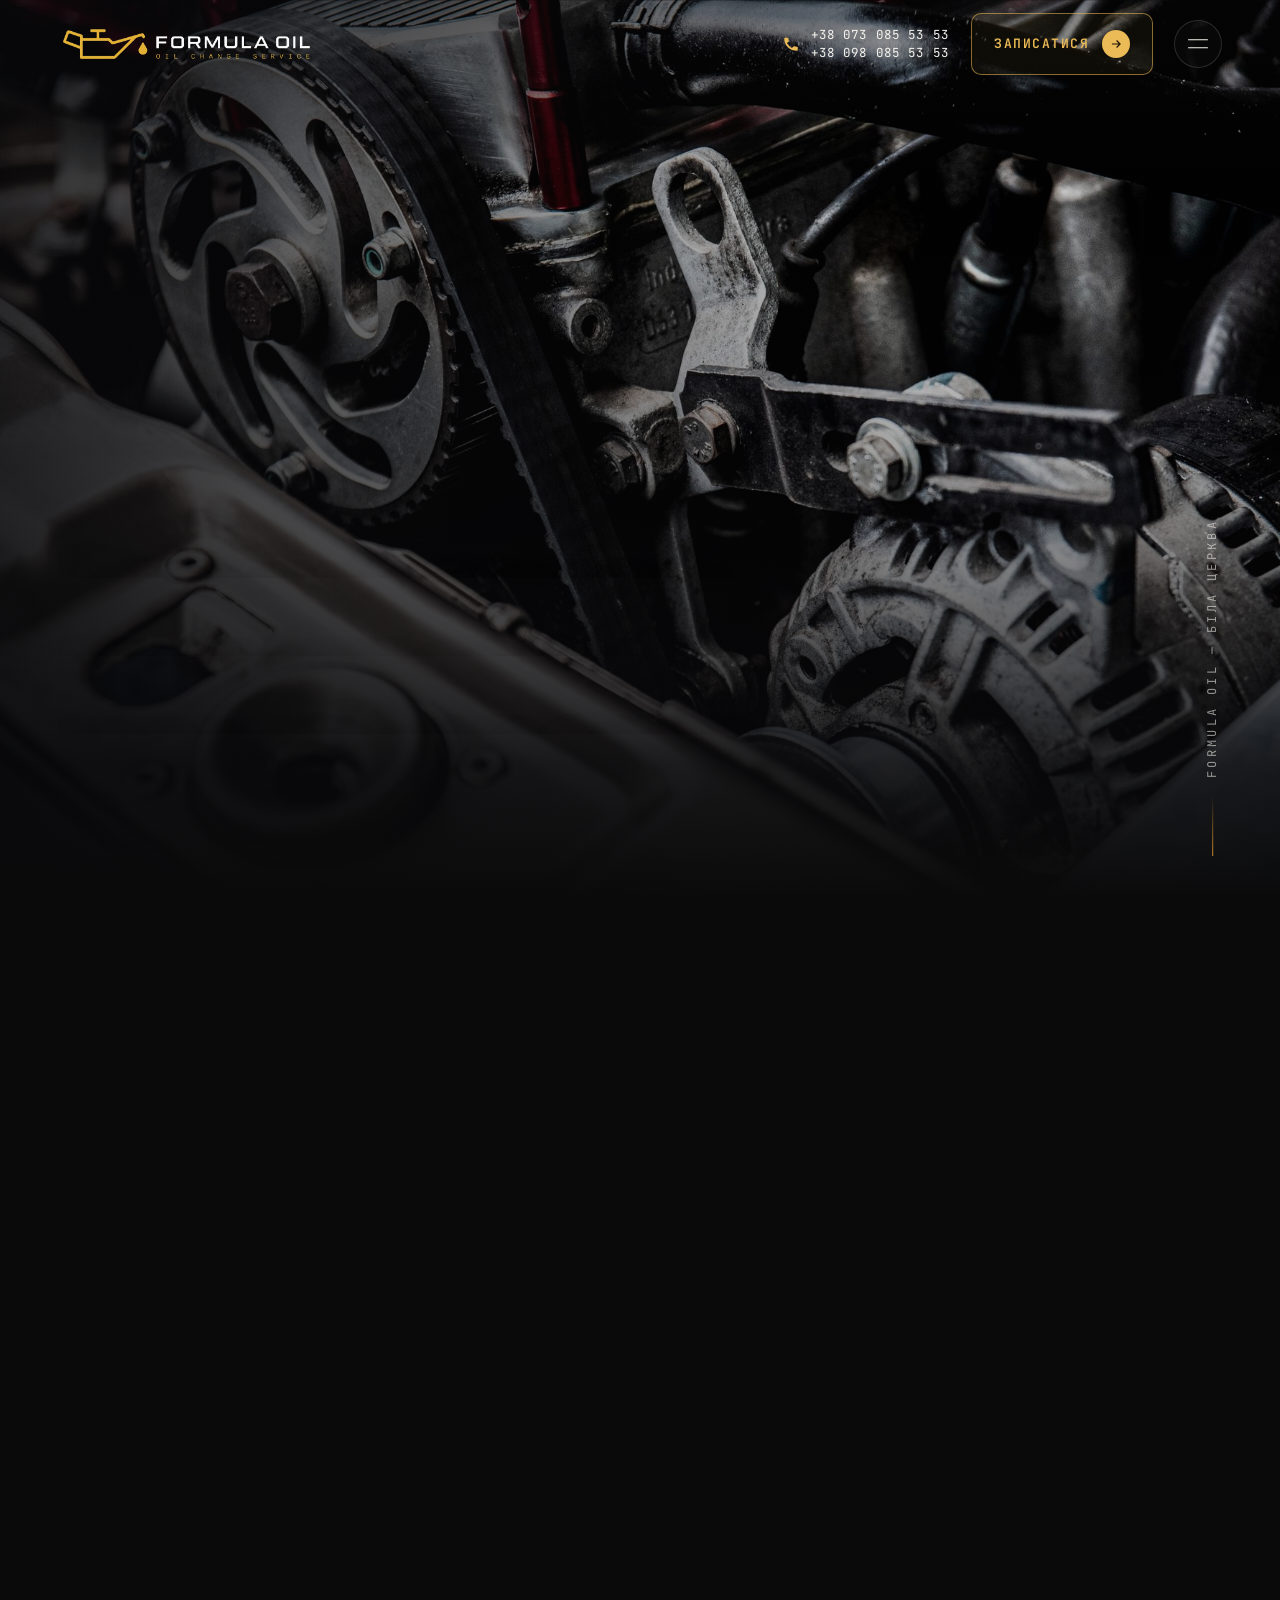
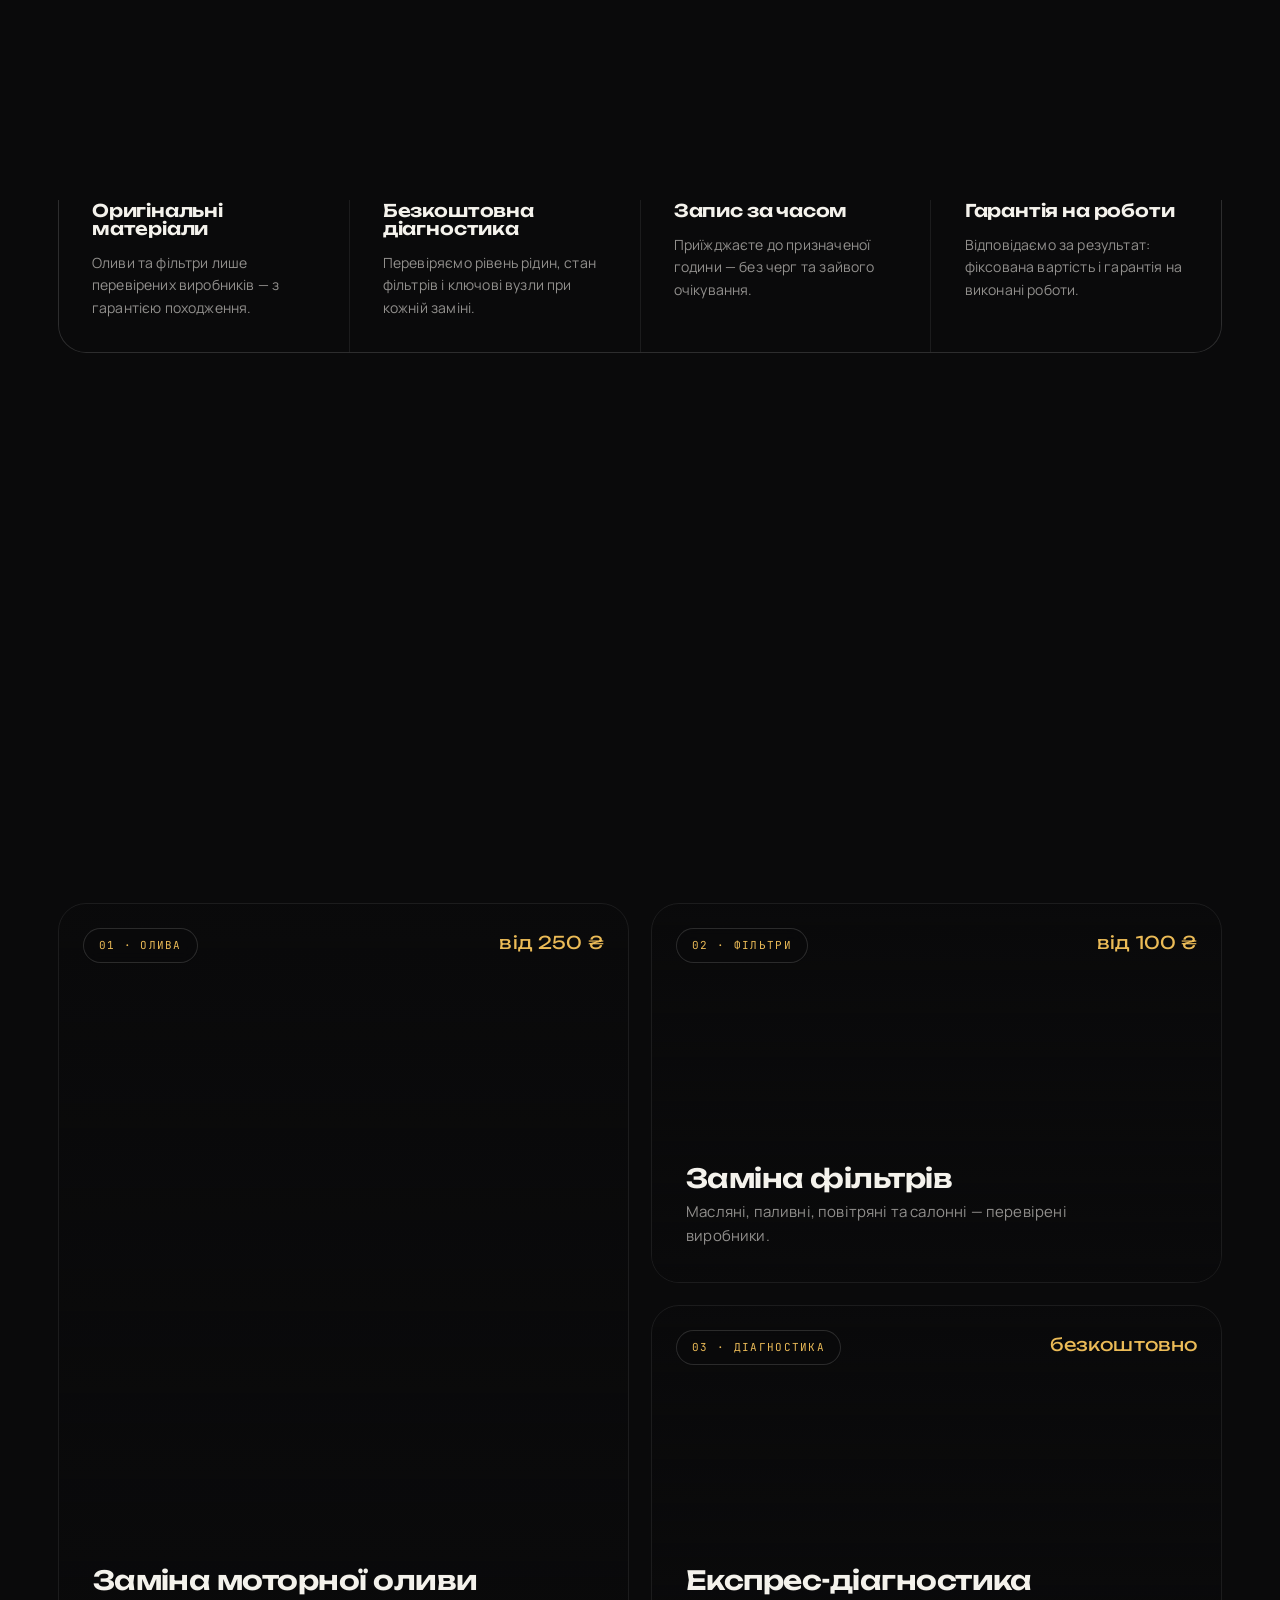
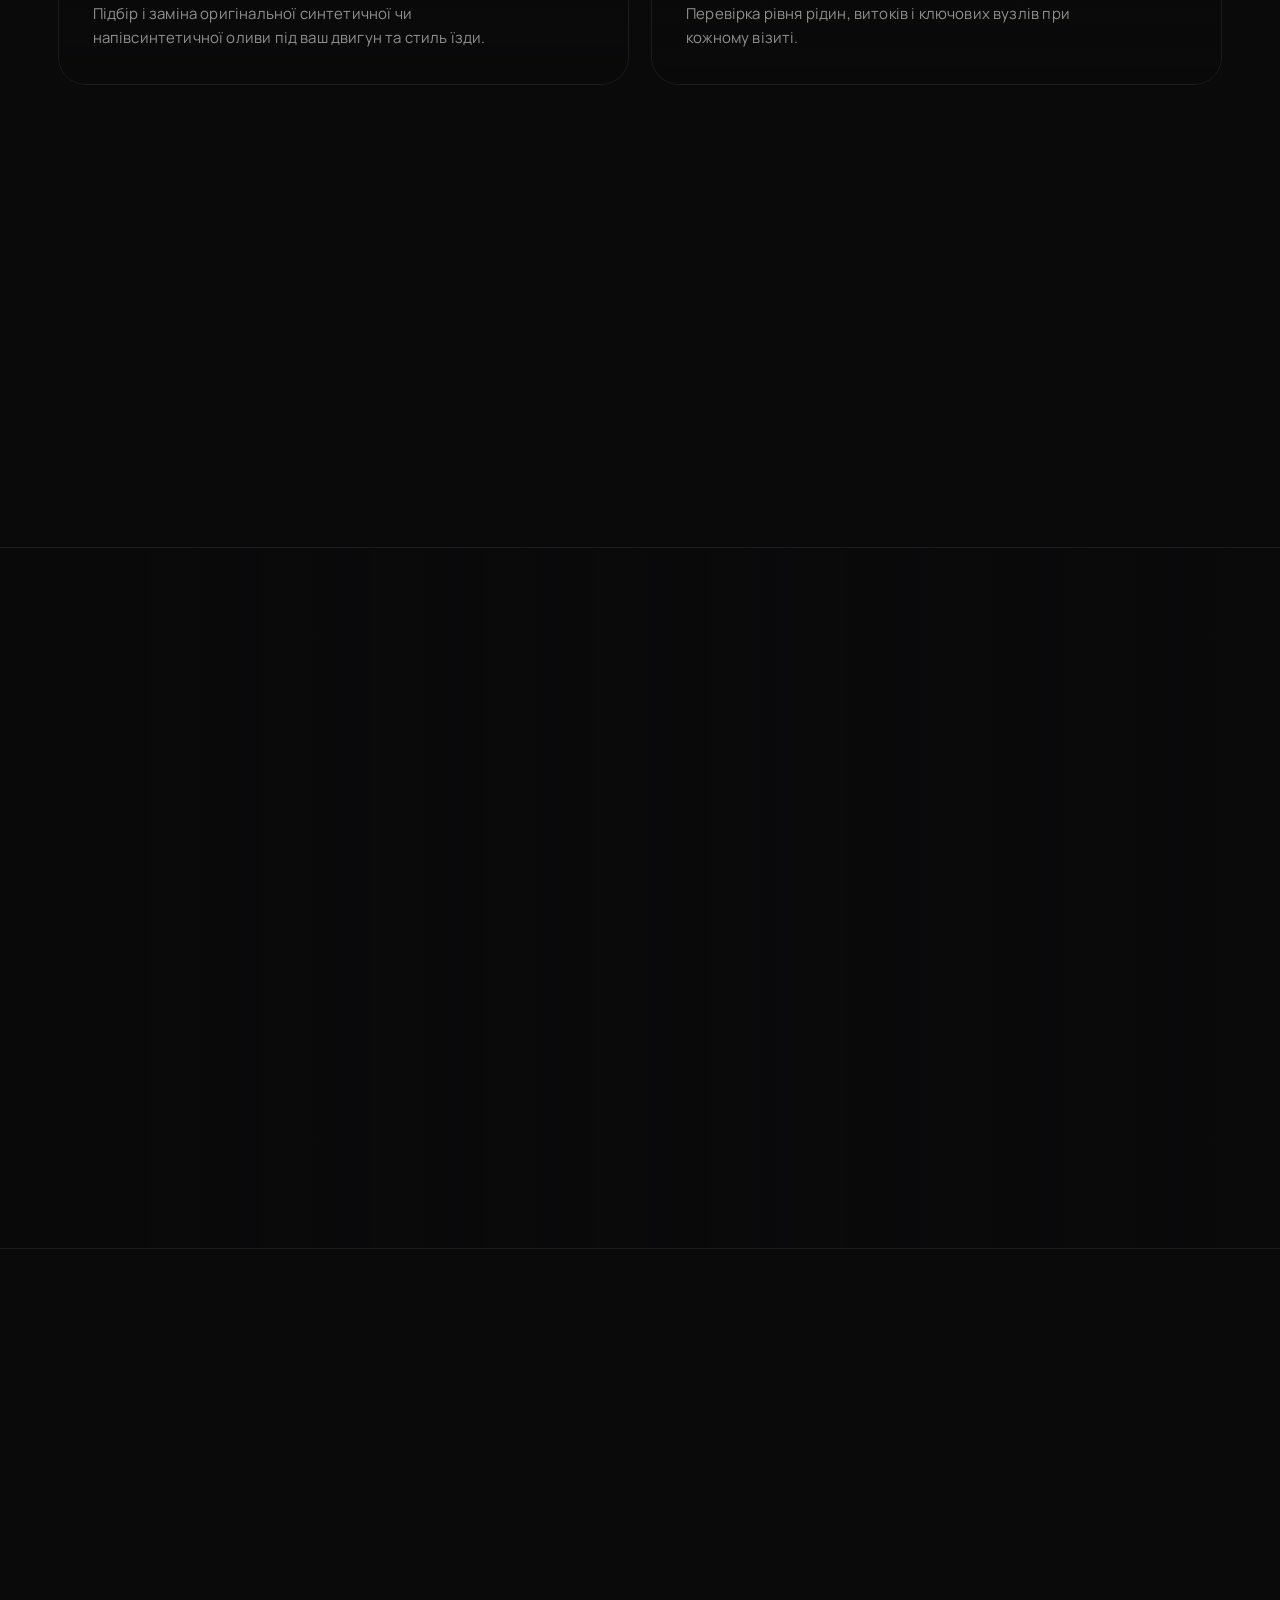
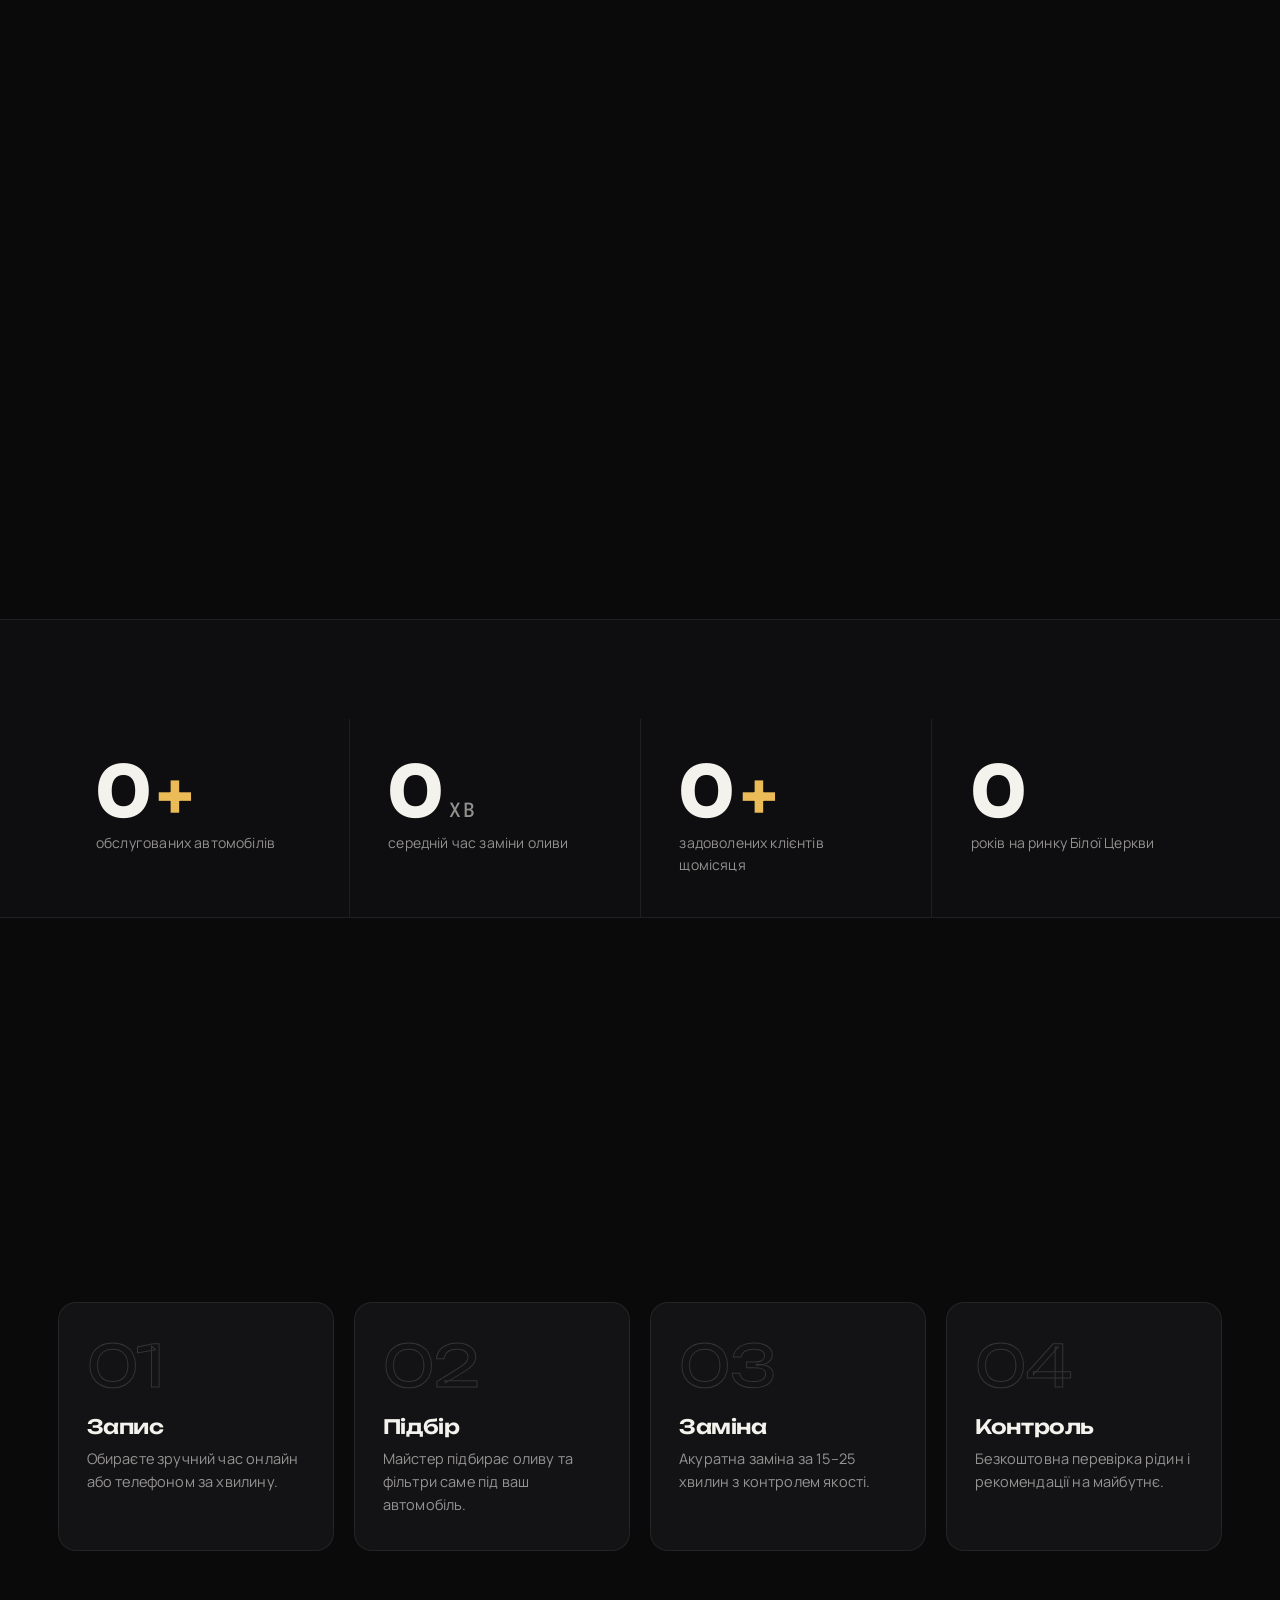
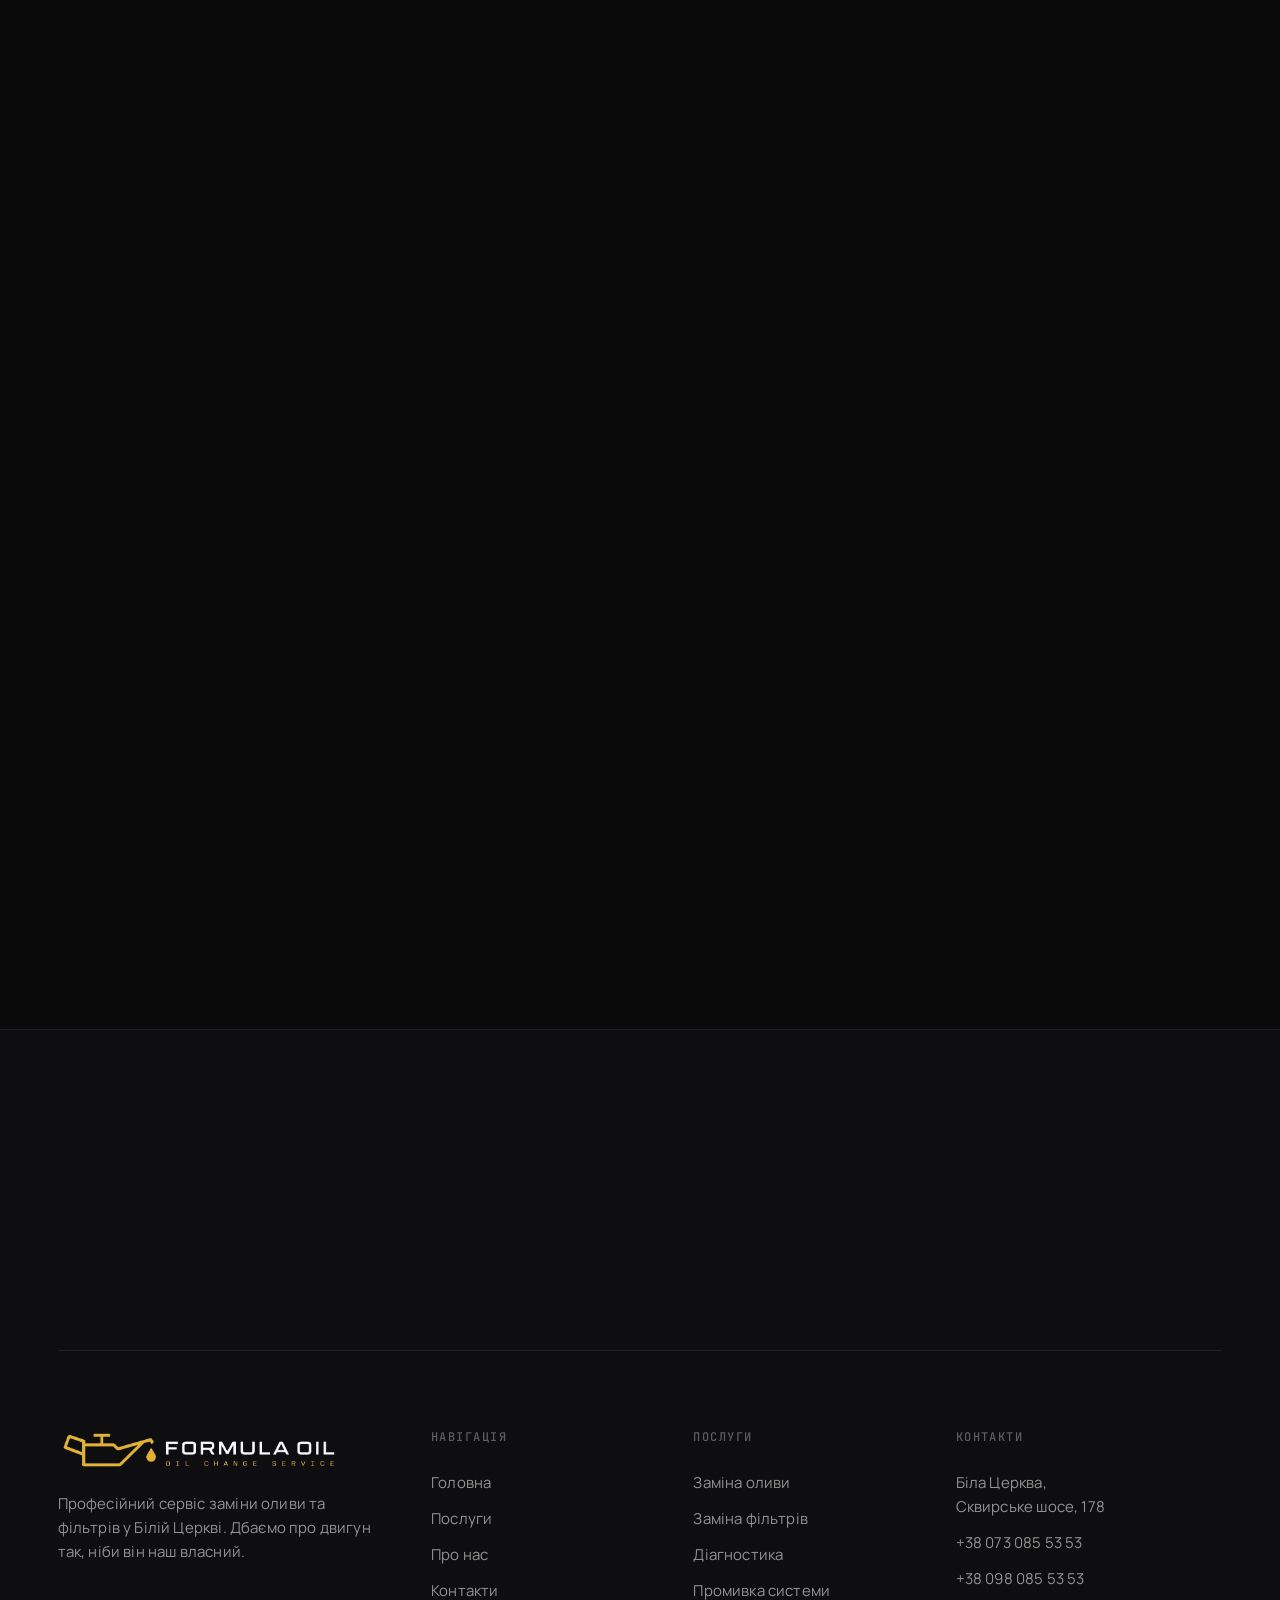
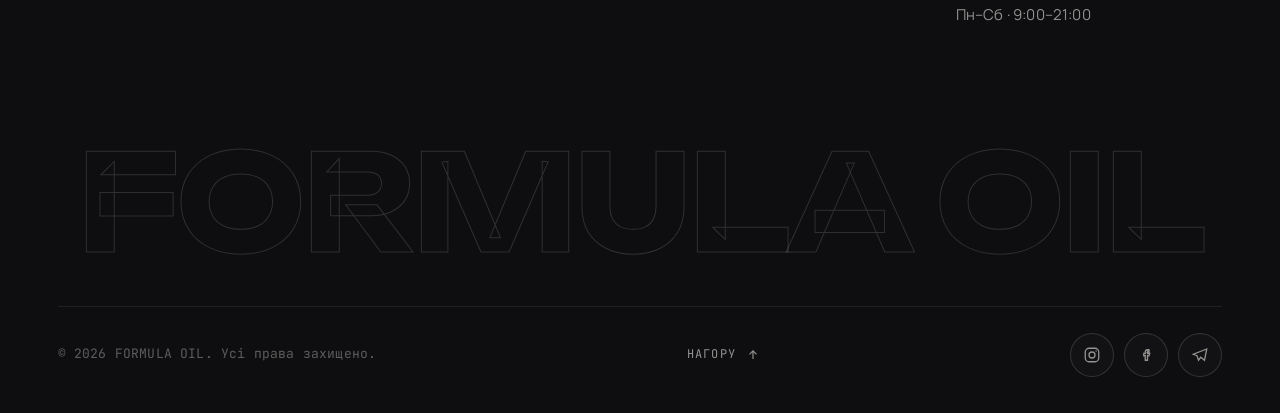
==== commit 8b861684: "New logo, favicon, desktop phone-fab removed, iOS-safe preloader - Replaced the old SVG wordmark wit" ====
--- a/index.html
+++ b/index.html
@@ -6,6 +6,7 @@
   <title>FORMULA OIL — Професійна заміна оливи та фільтрів · Біла Церква</title>
   <meta name="description" content="Сервісний центр FORMULA OIL: швидка та професійна заміна моторної оливи, масляних, паливних і повітряних фільтрів. Запис без черг. Біла Церква, Сквирське шосе 178." />
   <meta name="theme-color" content="#0A0A0B" />
+  <link rel="icon" type="image/svg+xml" href="data:image/svg+xml,%3Csvg%20xmlns%3D'http%3A%2F%2Fwww.w3.org%2F2000%2Fsvg'%20viewBox%3D'0%200%20100%20100'%3E%3Crect%20width%3D'100'%20height%3D'100'%20rx%3D'24'%20fill%3D'%230A0A0B'%2F%3E%3Cpath%20d%3D'M50%2020%20C50%2020%2029%2047%2029%2064%20a21%2021%200%200%200%2042%200%20C71%2047%2050%2020%2050%2020%20Z'%20fill%3D'%23EBBB57'%2F%3E%3C%2Fsvg%3E" />
   <link rel="preconnect" href="https://fonts.googleapis.com" />
   <link rel="preconnect" href="https://fonts.gstatic.com" crossorigin />
   <link href="https://fonts.googleapis.com/css2?family=Unbounded:wght@400;500;600;700;800&family=Manrope:wght@400;500;600;700;800&family=JetBrains+Mono:wght@400;500&display=swap" rel="stylesheet" />
@@ -41,10 +42,7 @@
   <!-- HEADER -->
   <header class="header">
     <div class="container container--wide">
-      <a class="logo" href="index.html" aria-label="FORMULA OIL — головна">
-        <svg class="logo__mark" viewBox="0 0 100 100" aria-hidden="true"><path class="drop-fill" d="M50 8 C50 8 22 42 22 63 a28 28 0 0 0 56 0 C78 42 50 8 50 8 Z" /><path class="drop" d="M50 8 C50 8 22 42 22 63 a28 28 0 0 0 56 0 C78 42 50 8 50 8 Z" /></svg>
-        <span class="logo__word"><b>FORMULA OIL</b><span>Oil change service</span></span>
-      </a>
+      <a class="logo" href="index.html" aria-label="FORMULA OIL — головна"><img class="logo__img" src="assets/img/logo-mark.png" alt="FORMULA OIL — заміна оливи та фільтрів" decoding="async" /></a>
       <div class="header__actions">
         <div class="header__phones">
           <span class="header__phones-ico"><svg viewBox="0 0 24 24" fill="currentColor" aria-hidden="true"><path d="M6.6 10.8a15.5 15.5 0 0 0 6.6 6.6l2.2-2.2c.3-.28.7-.37 1.02-.24 1.12.37 2.33.57 3.58.57.55 0 1 .45 1 1V20c0 .55-.45 1-1 1C10.4 21 3 13.6 3 4.5 3 3.95 3.45 3.5 4 3.5H7.5c.55 0 1 .45 1 1 0 1.25.2 2.46.57 3.58.13.32.04.72-.24 1L6.6 10.8z"/></svg></span>
@@ -360,7 +358,7 @@
 
       <div class="footer__top">
         <div class="footer__brand">
-          <a class="logo" href="index.html"><svg class="logo__mark" viewBox="0 0 100 100" aria-hidden="true"><path class="drop-fill" d="M50 8 C50 8 22 42 22 63 a28 28 0 0 0 56 0 C78 42 50 8 50 8 Z" /><path class="drop" d="M50 8 C50 8 22 42 22 63 a28 28 0 0 0 56 0 C78 42 50 8 50 8 Z" /></svg><span class="logo__word"><b>FORMULA OIL</b><span>Oil change service</span></span></a>
+          <a class="logo" href="index.html"><img class="logo__img" src="assets/img/logo-mark.png" alt="FORMULA OIL — заміна оливи та фільтрів" decoding="async" /></a>
           <p>Професійний сервіс заміни оливи та фільтрів у Білій Церкві. Дбаємо про двигун так, ніби він наш власний.</p>
         </div>
         <div class="footer__col"><h5>Навігація</h5><a href="index.html">Головна</a><a href="services.html">Послуги</a><a href="about.html">Про нас</a><a href="contacts.html">Контакти</a></div>
--- a/assets/css/style.css
+++ b/assets/css/style.css
@@ -202,14 +202,10 @@
 .header.is-scrolled::before { opacity: 1; }
 .header .container--wide { display: flex; align-items: center; justify-content: space-between; width: 100%; }
 
-.logo { display: inline-flex; align-items: center; gap: 13px; z-index: 2; }
-.logo__mark { width: 38px; height: 38px; flex: none; transition: transform 0.6s var(--ease); }
-.logo:hover .logo__mark { transform: rotate(-8deg) scale(1.05); }
-.logo__mark .drop { fill: none; stroke: var(--accent-2); stroke-width: 6; }
-.logo__mark .drop-fill { fill: url(#oilgrad); }
-.logo__word { display: flex; flex-direction: column; line-height: 1; }
-.logo__word b { font-family: var(--font-display); font-weight: 600; font-size: 17px; letter-spacing: 0.03em; }
-.logo__word span { font-family: var(--font-mono); font-size: 9px; letter-spacing: 0.34em; color: var(--muted); text-transform: uppercase; margin-top: 4px; }
+.logo { display: inline-flex; align-items: center; z-index: 2; }
+.logo__img { display: block; height: clamp(30px, 4.2vw, 40px); width: auto; transition: opacity 0.3s var(--ease); }
+.logo:hover .logo__img { opacity: 0.82; }
+.footer__brand .logo__img { height: 44px; }
 
 .nav { display: flex; align-items: center; gap: 4px; }
 .nav__link { position: relative; padding: 10px 18px; font-size: 15px; color: var(--muted); transition: color 0.3s var(--ease); overflow: hidden; }
@@ -229,8 +225,9 @@
 /* desktop: logo + phones + CTA + burger; mobile: logo + burger only */
 @media (max-width: 980px) { .header__phones, .header__actions .btn--primary { display: none; } }
 
-/* Floating phone button (bottom-right) with an expanding numbers panel */
-.phone-fab { position: fixed; right: 22px; bottom: 22px; z-index: 75; display: flex; flex-direction: column; align-items: flex-end; gap: 12px; }
+/* Floating phone button (mobile only — desktop shows the numbers in the header) */
+.phone-fab { position: fixed; right: 22px; bottom: 22px; z-index: 75; display: none; flex-direction: column; align-items: flex-end; gap: 12px; }
+@media (max-width: 980px) { .phone-fab { display: flex; } }
 .phone-fab__btn { width: 56px; height: 56px; border-radius: 50%; display: inline-flex; align-items: center; justify-content: center; border: 1px solid rgba(235,187,87,0.4); background: rgba(14,13,12,0.55); backdrop-filter: blur(12px); -webkit-backdrop-filter: blur(12px); color: var(--accent-2); box-shadow: 0 10px 30px -12px rgba(0,0,0,0.7); transition: border-color 0.35s var(--ease), box-shadow 0.35s var(--ease), transform 0.35s var(--ease); }
 .phone-fab__btn svg { width: 22px; height: 22px; }
 .phone-fab__btn:hover { border-color: rgba(235,187,87,0.85); box-shadow: 0 10px 30px -10px rgba(235,187,87,0.35); transform: translateY(-2px); }
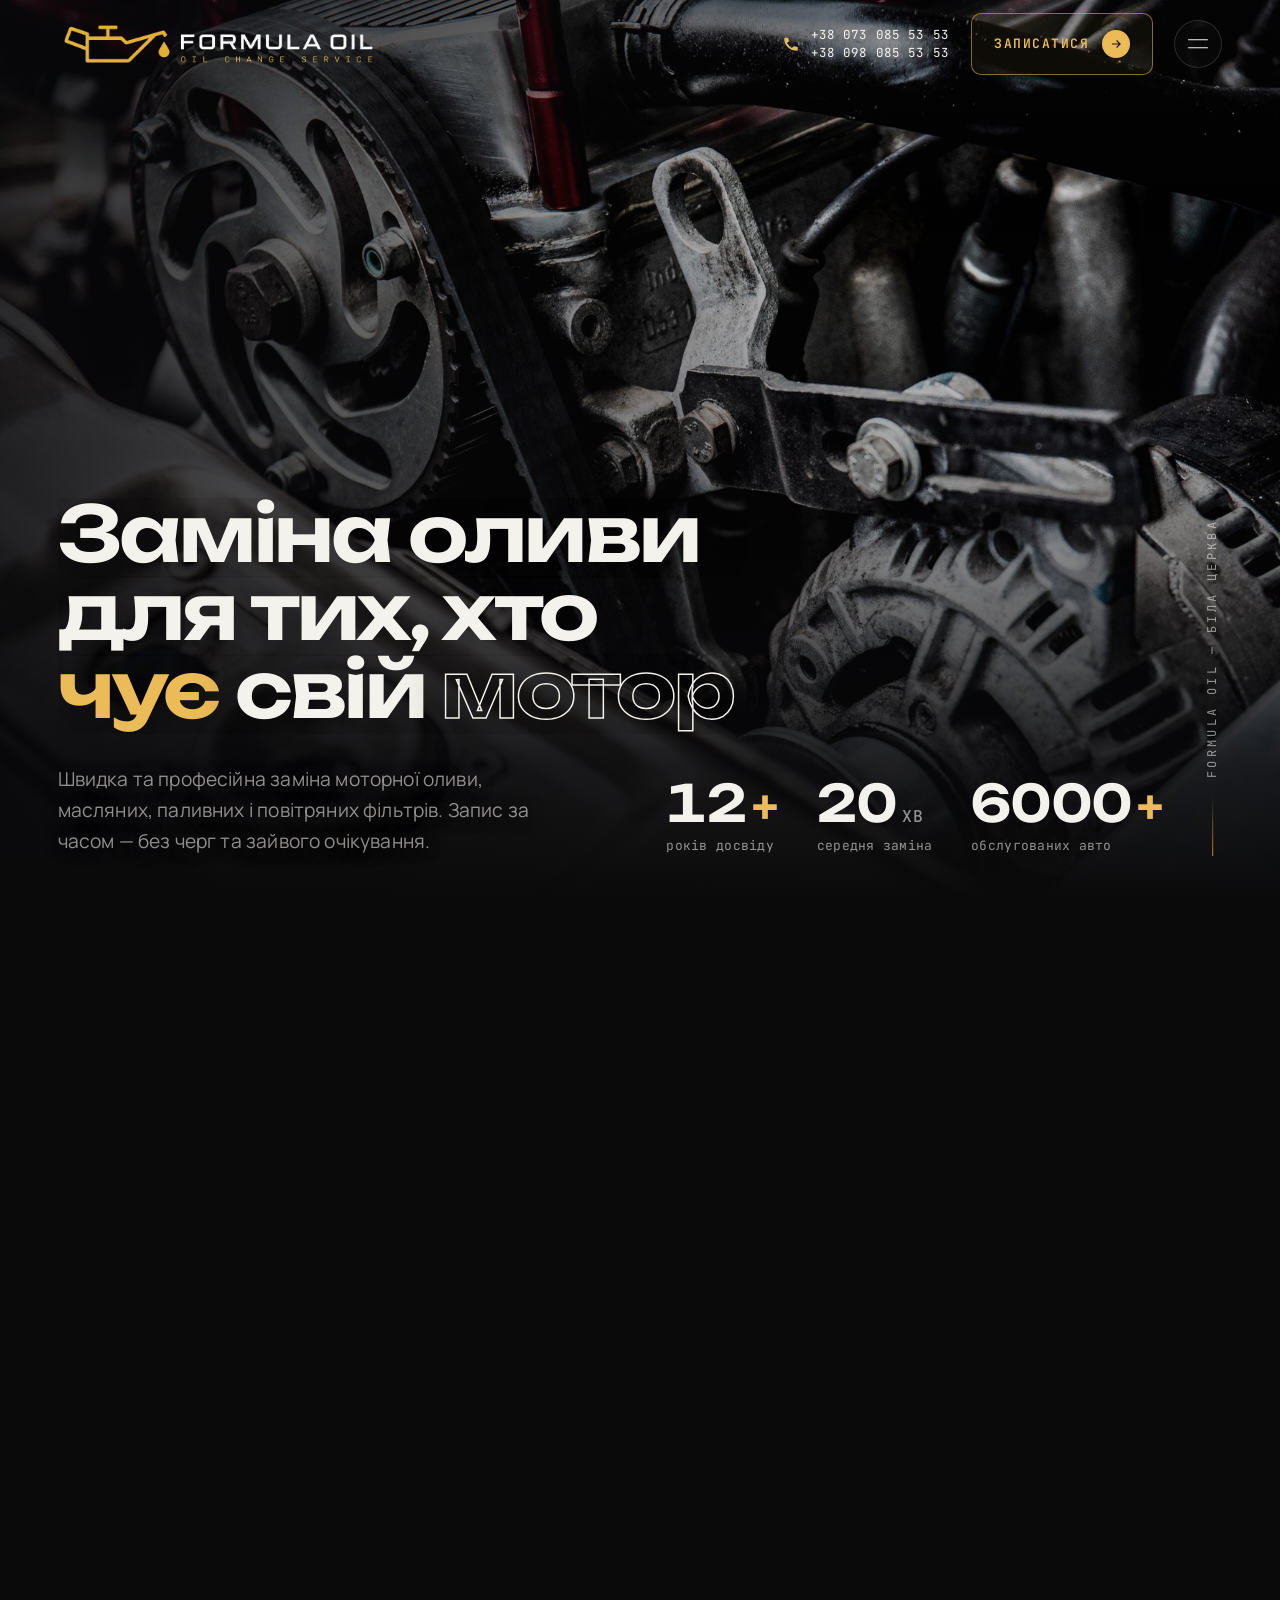
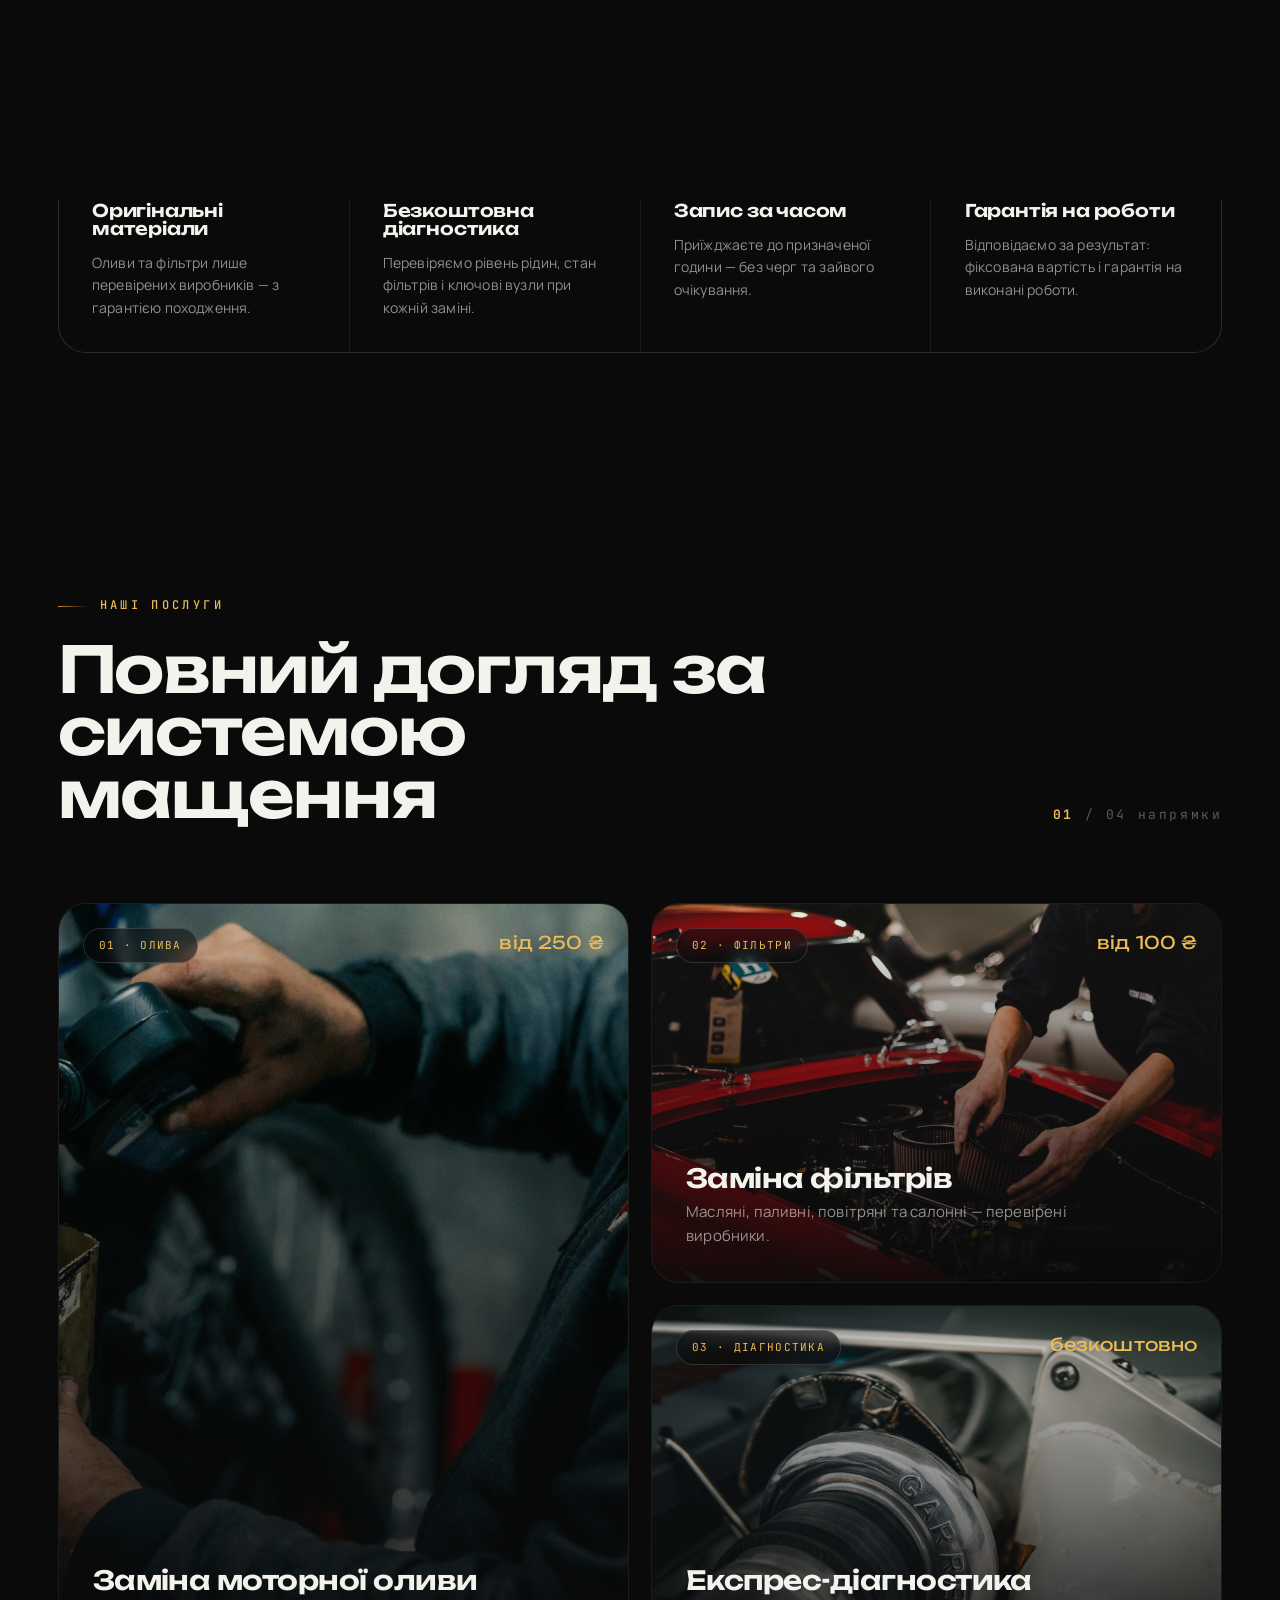
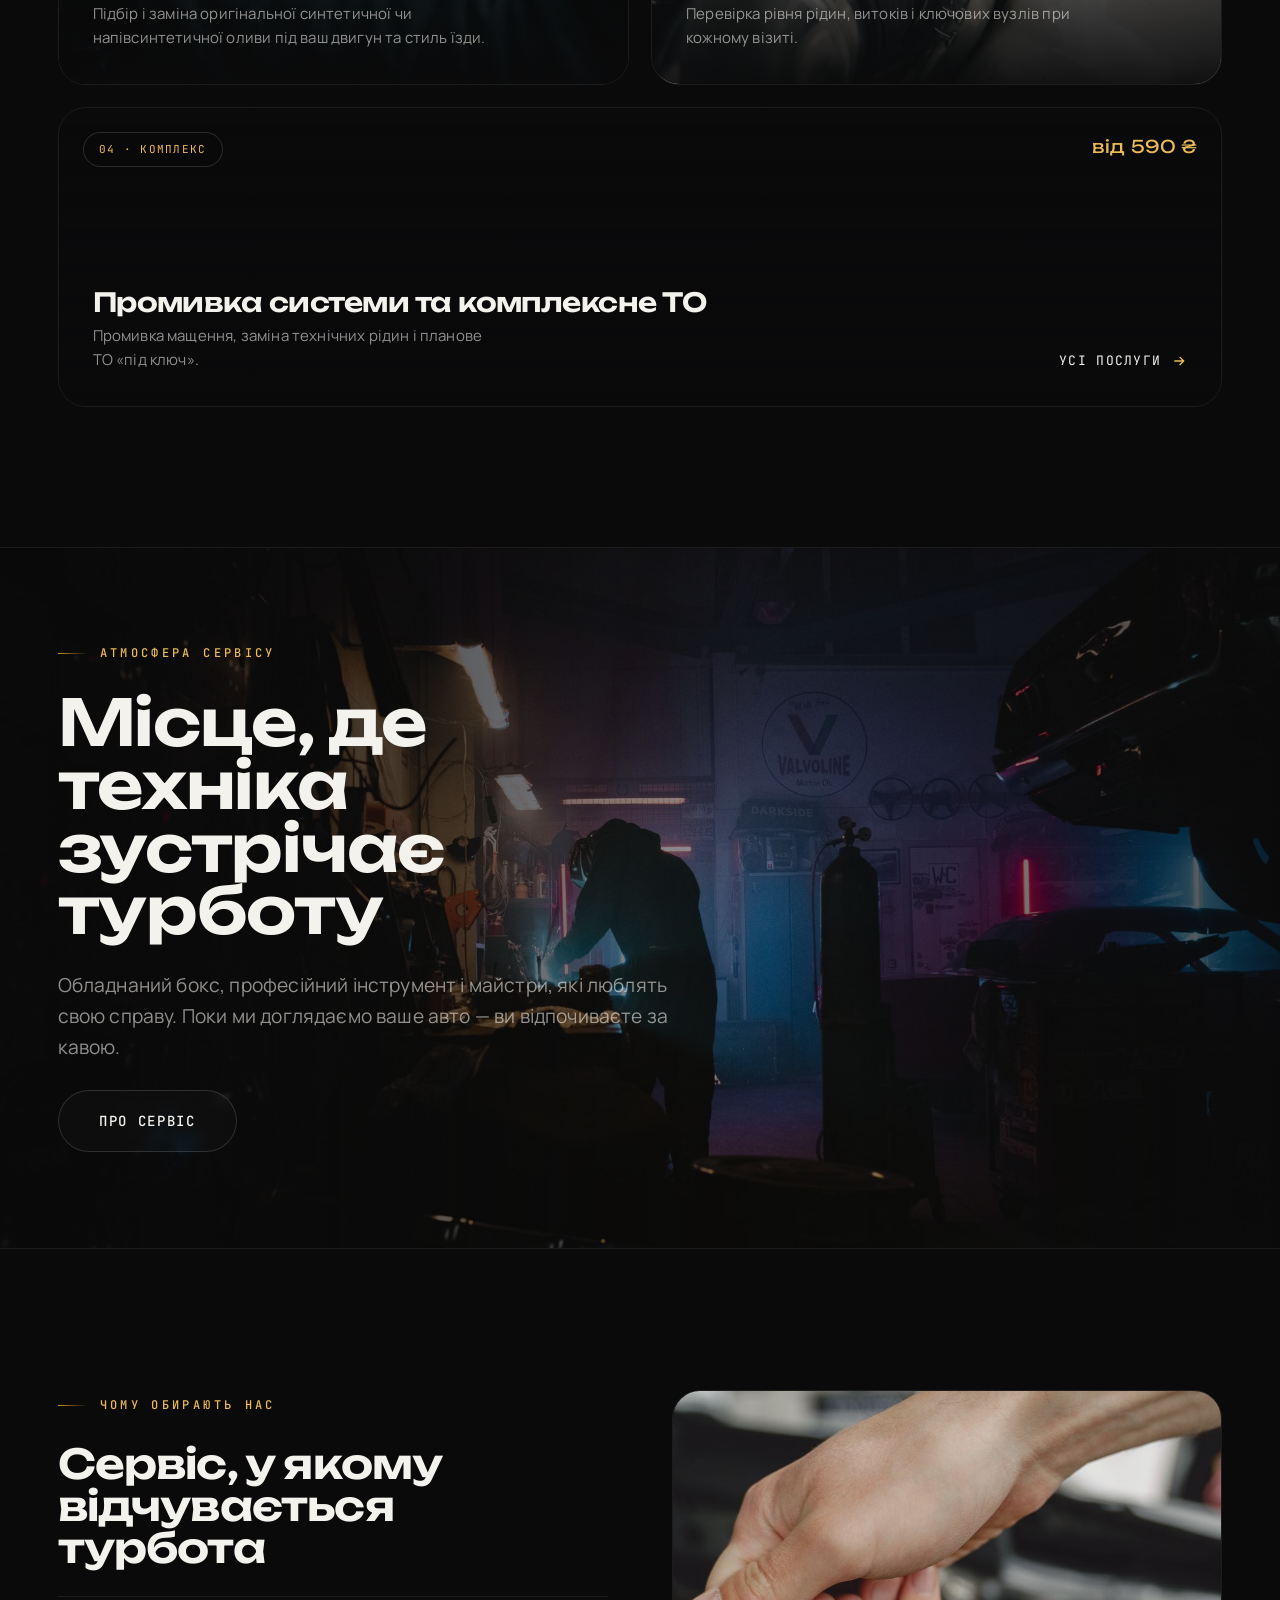
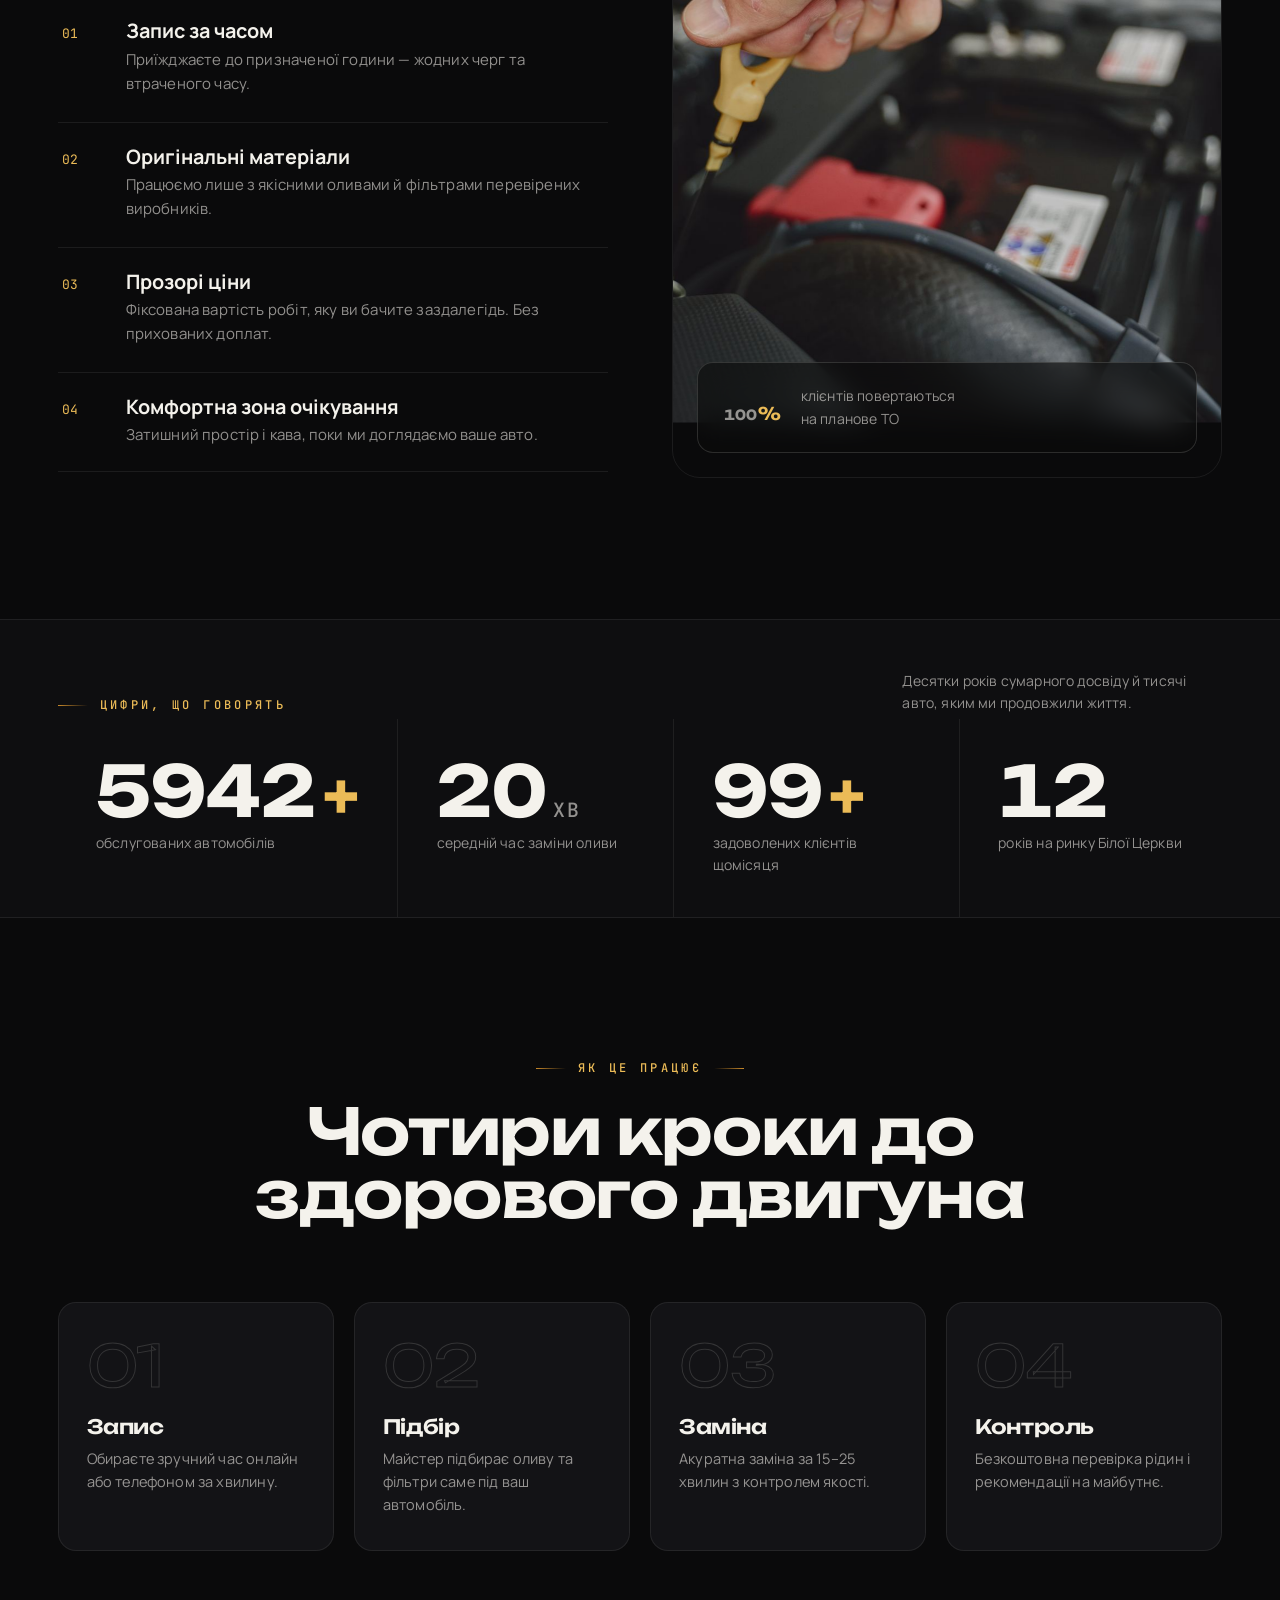
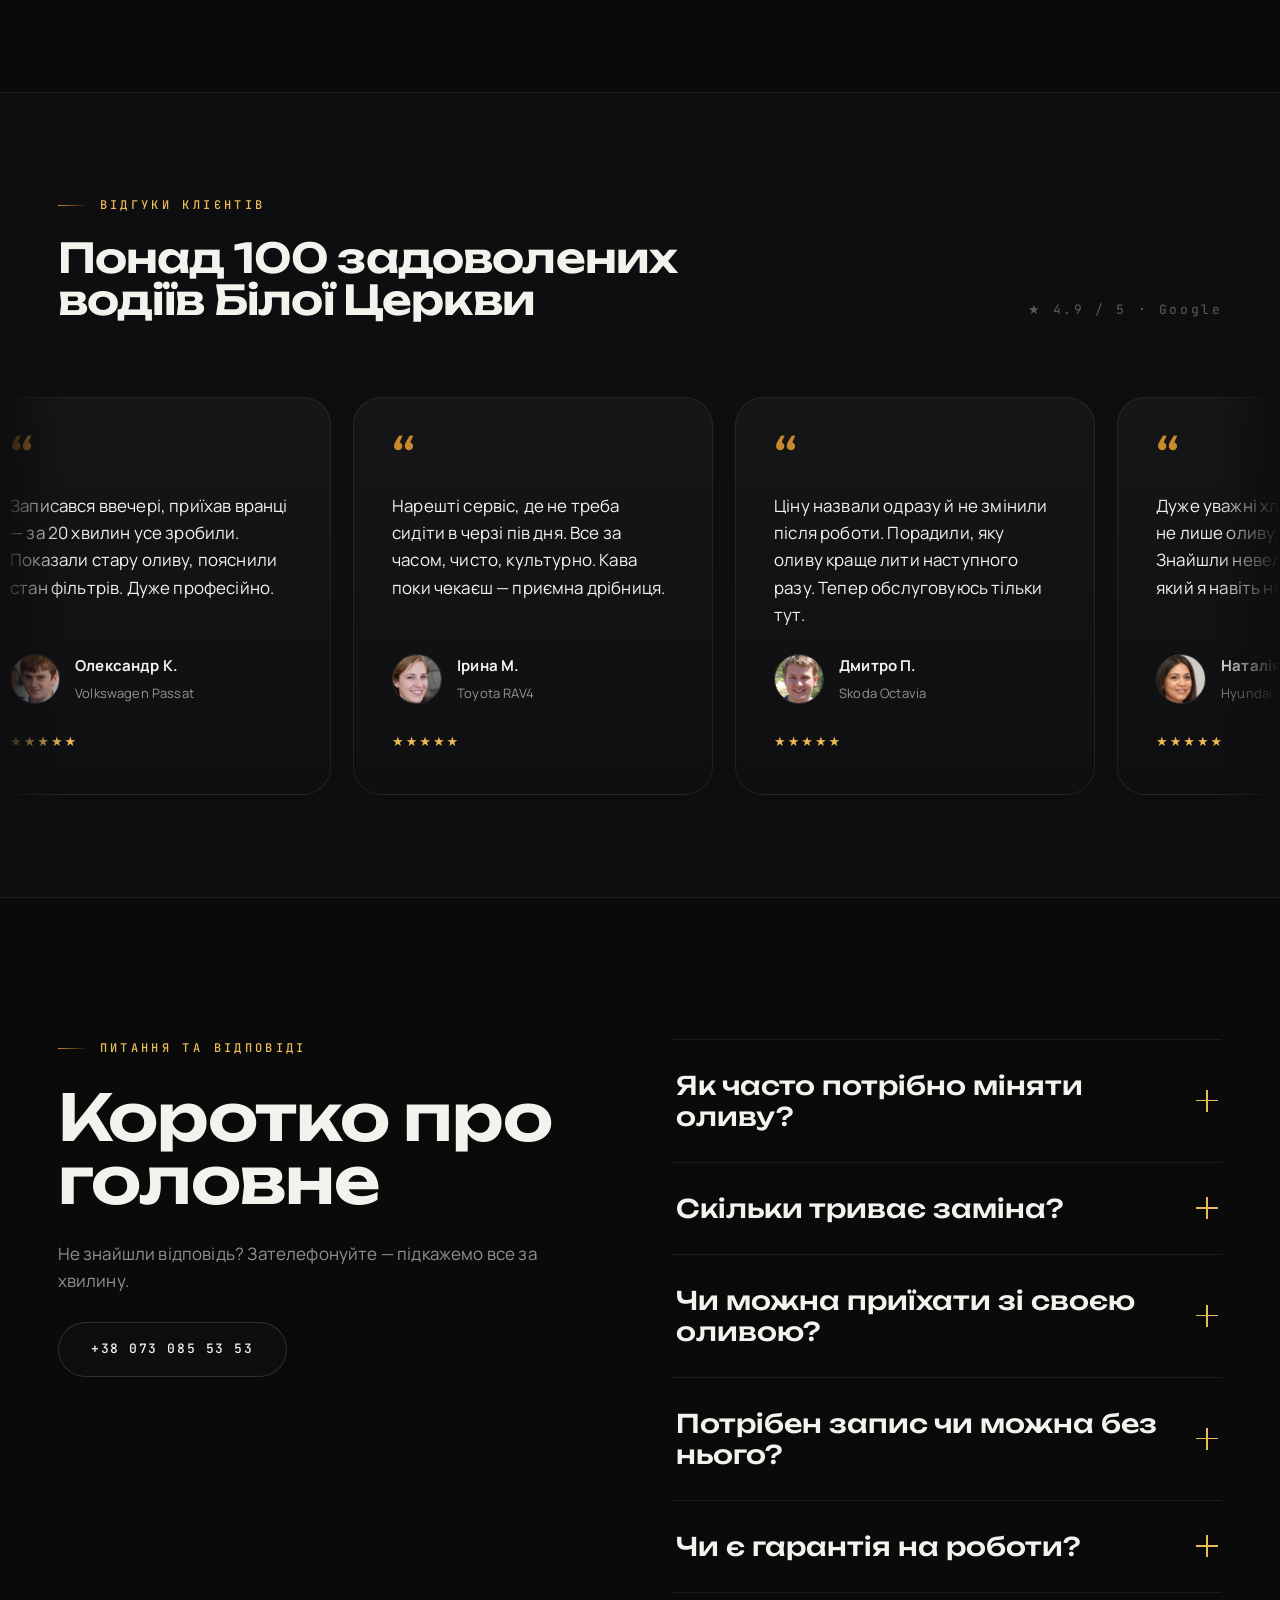
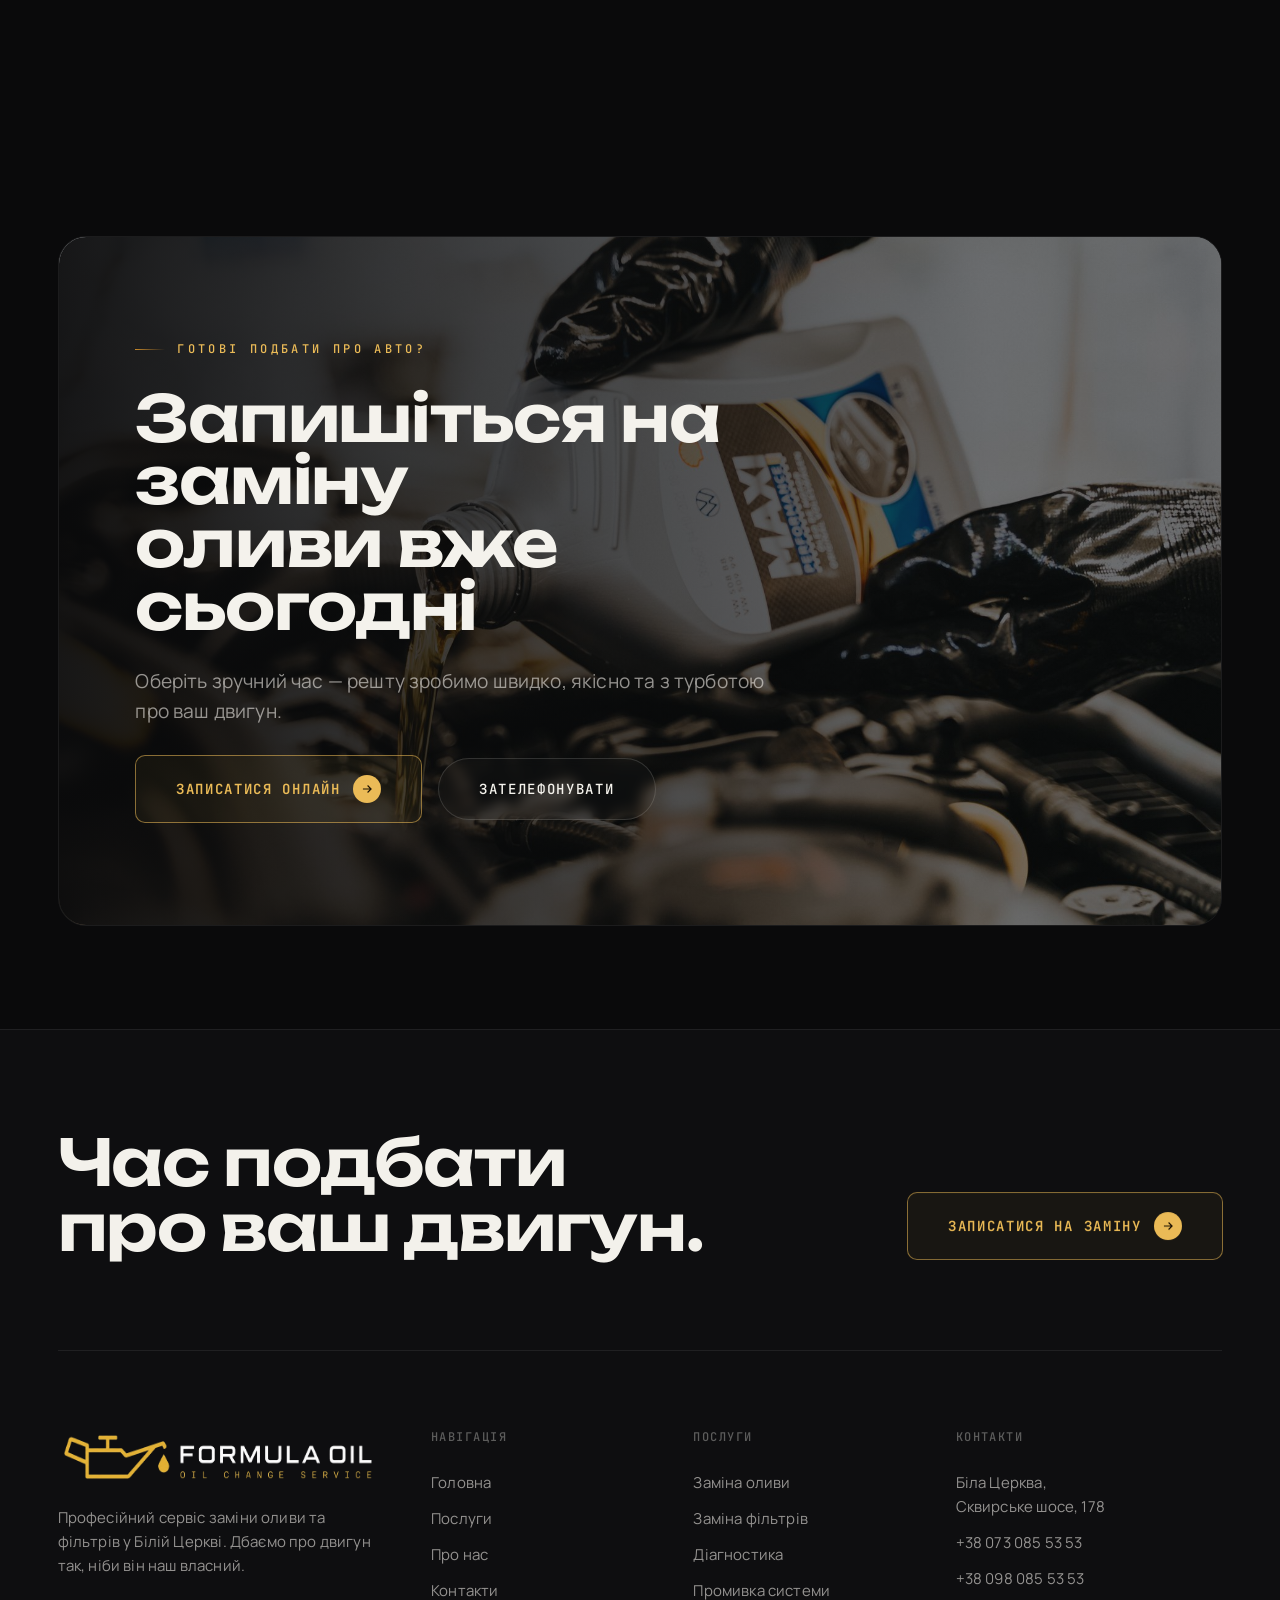
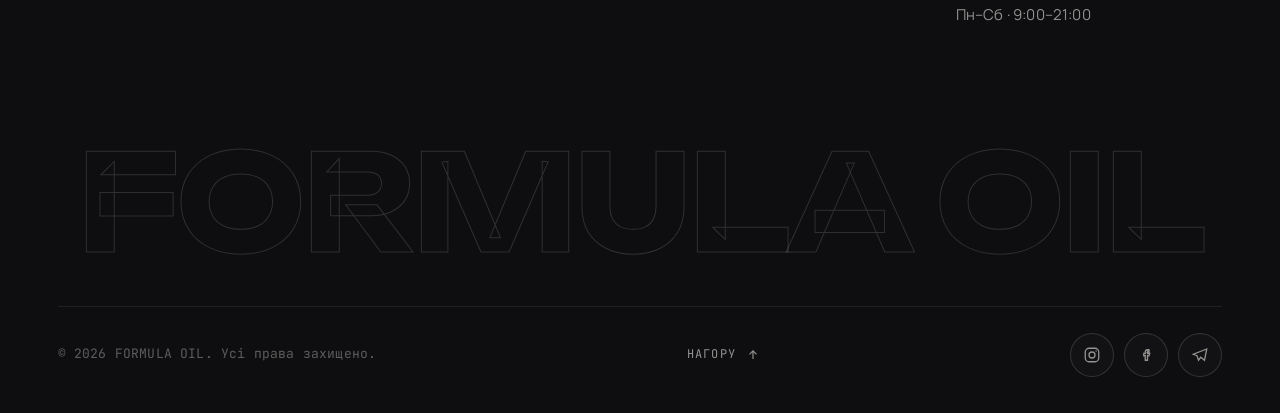
==== commit 373330ea: "Replace preloader with branded intro video (first visit only) - New full-screen intro clip (assets/v" ====
--- a/index.html
+++ b/index.html
@@ -21,20 +21,8 @@
   <div class="bg-fx" aria-hidden="true"><span class="glow glow--1"></span><span class="glow glow--2"></span><span class="grain"></span></div>
 
   <!-- PRELOADER -->
-  <div class="preloader" role="status" aria-label="Завантаження">
-    <div class="preloader__count">0</div>
-    <div class="preloader__logo">
-      <svg class="preloader__mark" viewBox="0 0 100 100" aria-hidden="true">
-        <path class="drop-fill" d="M50 8 C50 8 22 42 22 63 a28 28 0 0 0 56 0 C78 42 50 8 50 8 Z" />
-        <path class="drop" d="M50 8 C50 8 22 42 22 63 a28 28 0 0 0 56 0 C78 42 50 8 50 8 Z" />
-      </svg>
-      <div class="preloader__word" aria-label="FORMULA OIL"><span>F</span><span>O</span><span>R</span><span>M</span><span>U</span><span>L</span><span>A</span><span>&nbsp;</span><span>O</span><span>I</span><span>L</span></div>
-    </div>
-    <div class="preloader__bar"><i></i></div>
-    <div class="preloader__sub" style="opacity:0">Сервіс заміни оливи</div>
-  </div>
-
-  <!-- TRANSITION -->
+  <div class="preloader" role="status" aria-label="Завантаження"><video class="preloader__video" src="assets/video/intro.mp4" muted playsinline webkit-playsinline preload="auto" aria-hidden="true"></video></div>
+
   <div class="transition" aria-hidden="true">
     <svg class="transition__mark" viewBox="0 0 100 100"><path class="drop-fill" d="M50 8 C50 8 22 42 22 63 a28 28 0 0 0 56 0 C78 42 50 8 50 8 Z" /><path class="drop" d="M50 8 C50 8 22 42 22 63 a28 28 0 0 0 56 0 C78 42 50 8 50 8 Z" /></svg>
   </div>
--- a/assets/css/style.css
+++ b/assets/css/style.css
@@ -203,9 +203,10 @@
 .header .container--wide { display: flex; align-items: center; justify-content: space-between; width: 100%; }
 
 .logo { display: inline-flex; align-items: center; z-index: 2; }
-.logo__img { display: block; height: clamp(30px, 4.2vw, 40px); width: auto; transition: opacity 0.3s var(--ease); }
+.logo__img { display: block; height: clamp(38px, 5vw, 50px); width: auto; transition: opacity 0.3s var(--ease); }
 .logo:hover .logo__img { opacity: 0.82; }
-.footer__brand .logo__img { height: 44px; }
+.footer__brand .logo__img { height: 58px; }
+@media (max-width: 560px) { .logo__img { height: 36px; } }
 
 .nav { display: flex; align-items: center; gap: 4px; }
 .nav__link { position: relative; padding: 10px 18px; font-size: 15px; color: var(--muted); transition: color 0.3s var(--ease); overflow: hidden; }
@@ -261,18 +262,9 @@
 /* ============================================================
    PRELOADER & TRANSITION
    ============================================================ */
-.preloader { position: fixed; inset: 0; z-index: 100; background: var(--bg); display: flex; flex-direction: column; align-items: center; justify-content: center; gap: 28px; }
+.preloader { position: fixed; inset: 0; z-index: 200; background: #000; display: grid; place-items: center; overflow: hidden; will-change: opacity; }
 .preloader.is-hidden { display: none; }
-.preloader__logo { display: flex; flex-direction: column; align-items: center; gap: 18px; }
-.preloader__mark { width: 78px; height: 78px; }
-.preloader__mark .drop { fill: none; stroke: var(--accent-2); stroke-width: 5; }
-.preloader__mark .drop-fill { fill: url(#oilgrad); opacity: 0; }
-.preloader__word { font-family: var(--font-display); font-weight: 600; font-size: clamp(1.7rem, 5vw, 2.6rem); letter-spacing: 0.02em; display: flex; gap: 0.06em; overflow: hidden; }
-.preloader__word span { display: inline-block; }
-.preloader__sub { font-family: var(--font-mono); font-size: 11px; letter-spacing: 0.34em; text-transform: uppercase; color: var(--muted); }
-.preloader__bar { width: min(260px, 62vw); height: 2px; background: var(--line); border-radius: 2px; overflow: hidden; }
-.preloader__bar i { display: block; height: 100%; width: 0%; background: linear-gradient(90deg, var(--accent), var(--accent-2)); box-shadow: 0 0 16px var(--accent-glow); }
-.preloader__count { position: absolute; bottom: 40px; right: var(--gutter); font-family: var(--font-display); font-size: clamp(3rem, 12vw, 8rem); color: transparent; -webkit-text-stroke: 1px var(--line-2); line-height: 0.8; }
+.preloader__video { width: 100%; height: 100%; object-fit: contain; background: #000; }
 
 .transition { position: fixed; inset: 0; z-index: 99; background: var(--bg); display: flex; align-items: center; justify-content: center; transform: translateY(100%); pointer-events: none; }
 .transition__mark { width: 64px; height: 64px; opacity: 0; }
